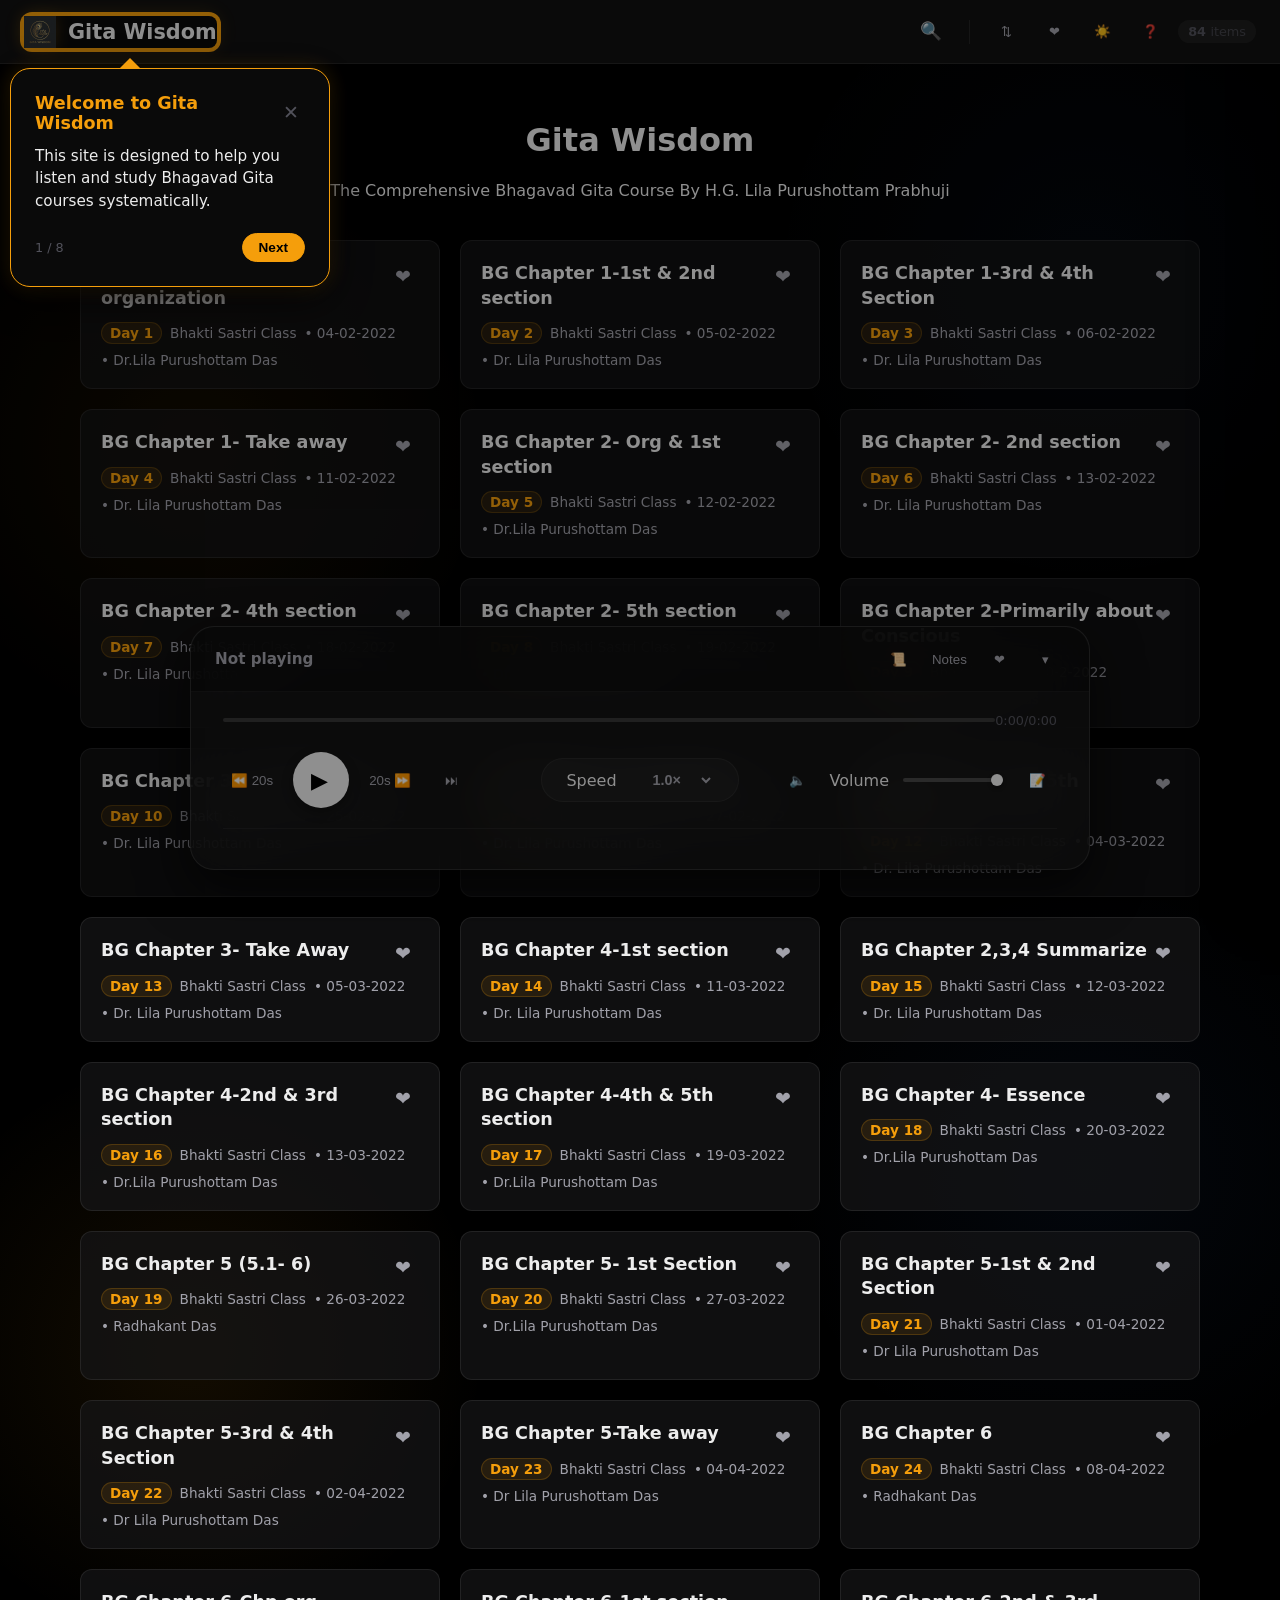
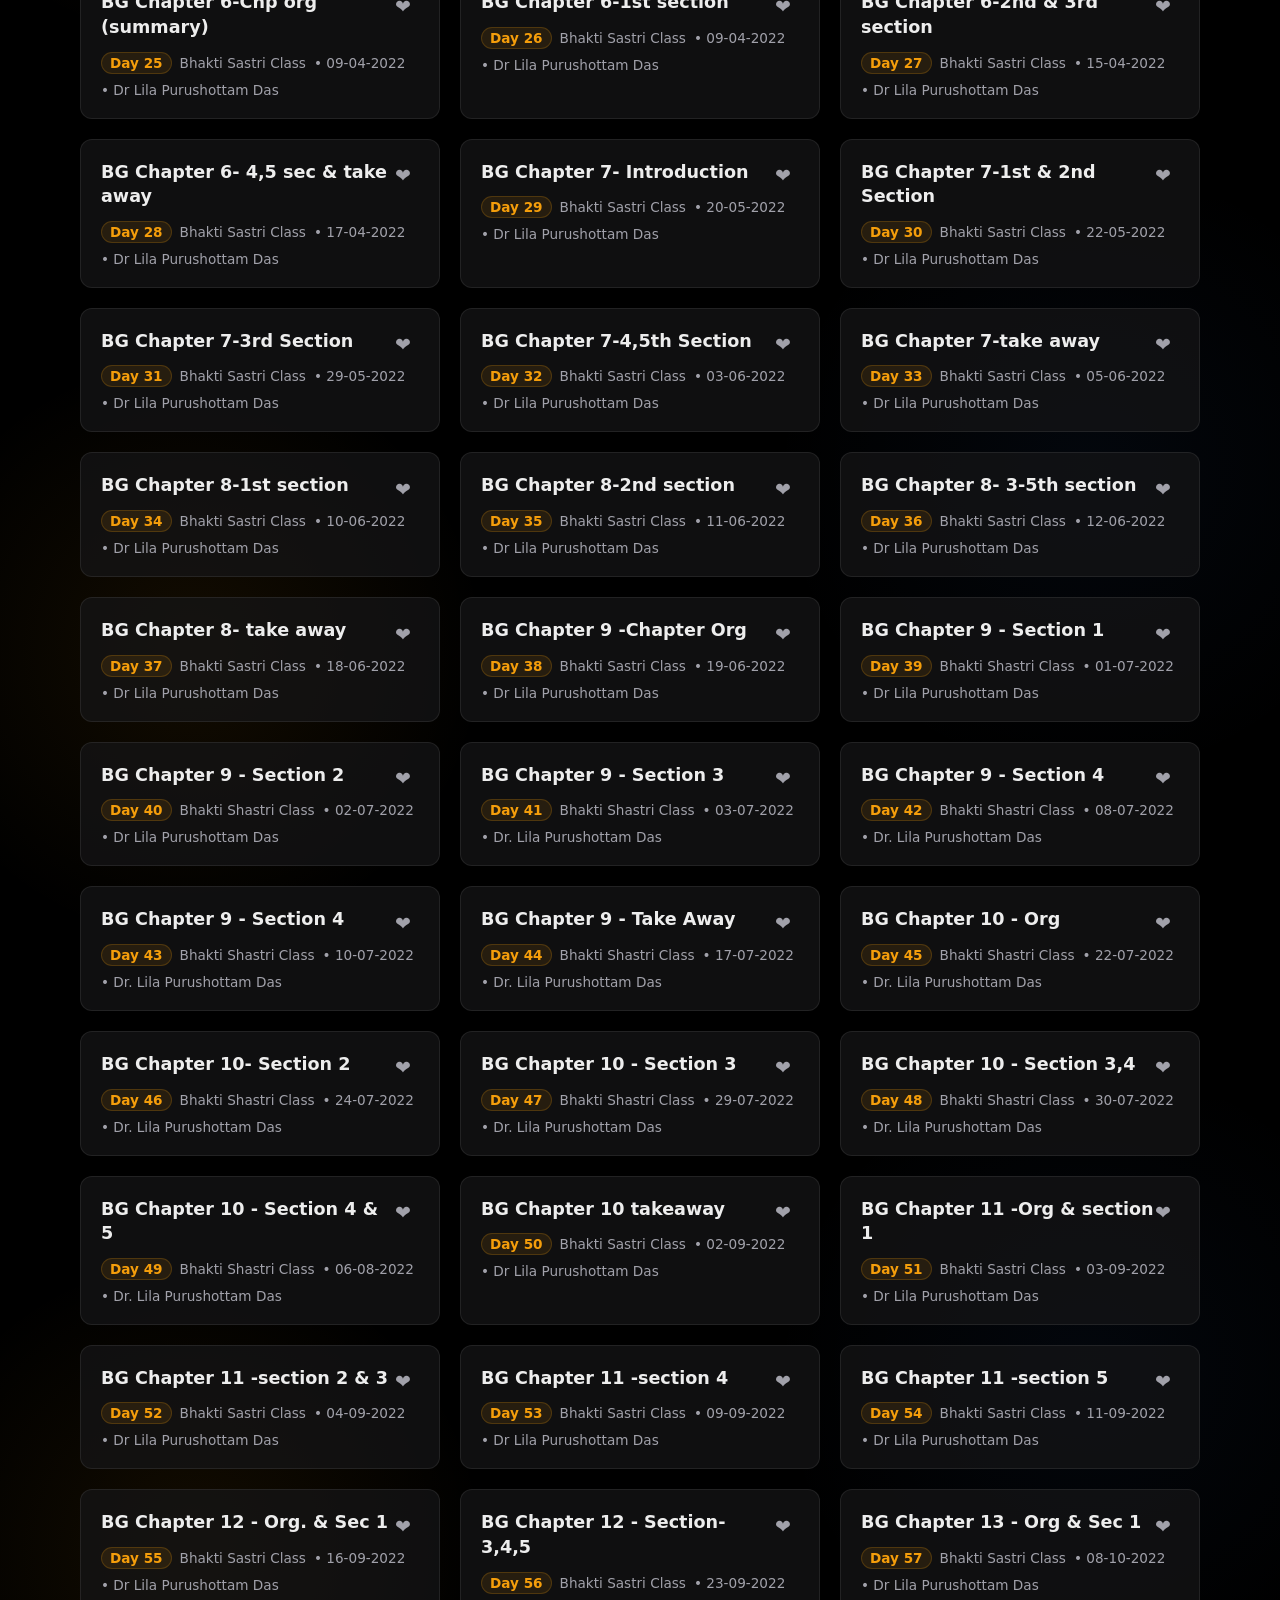
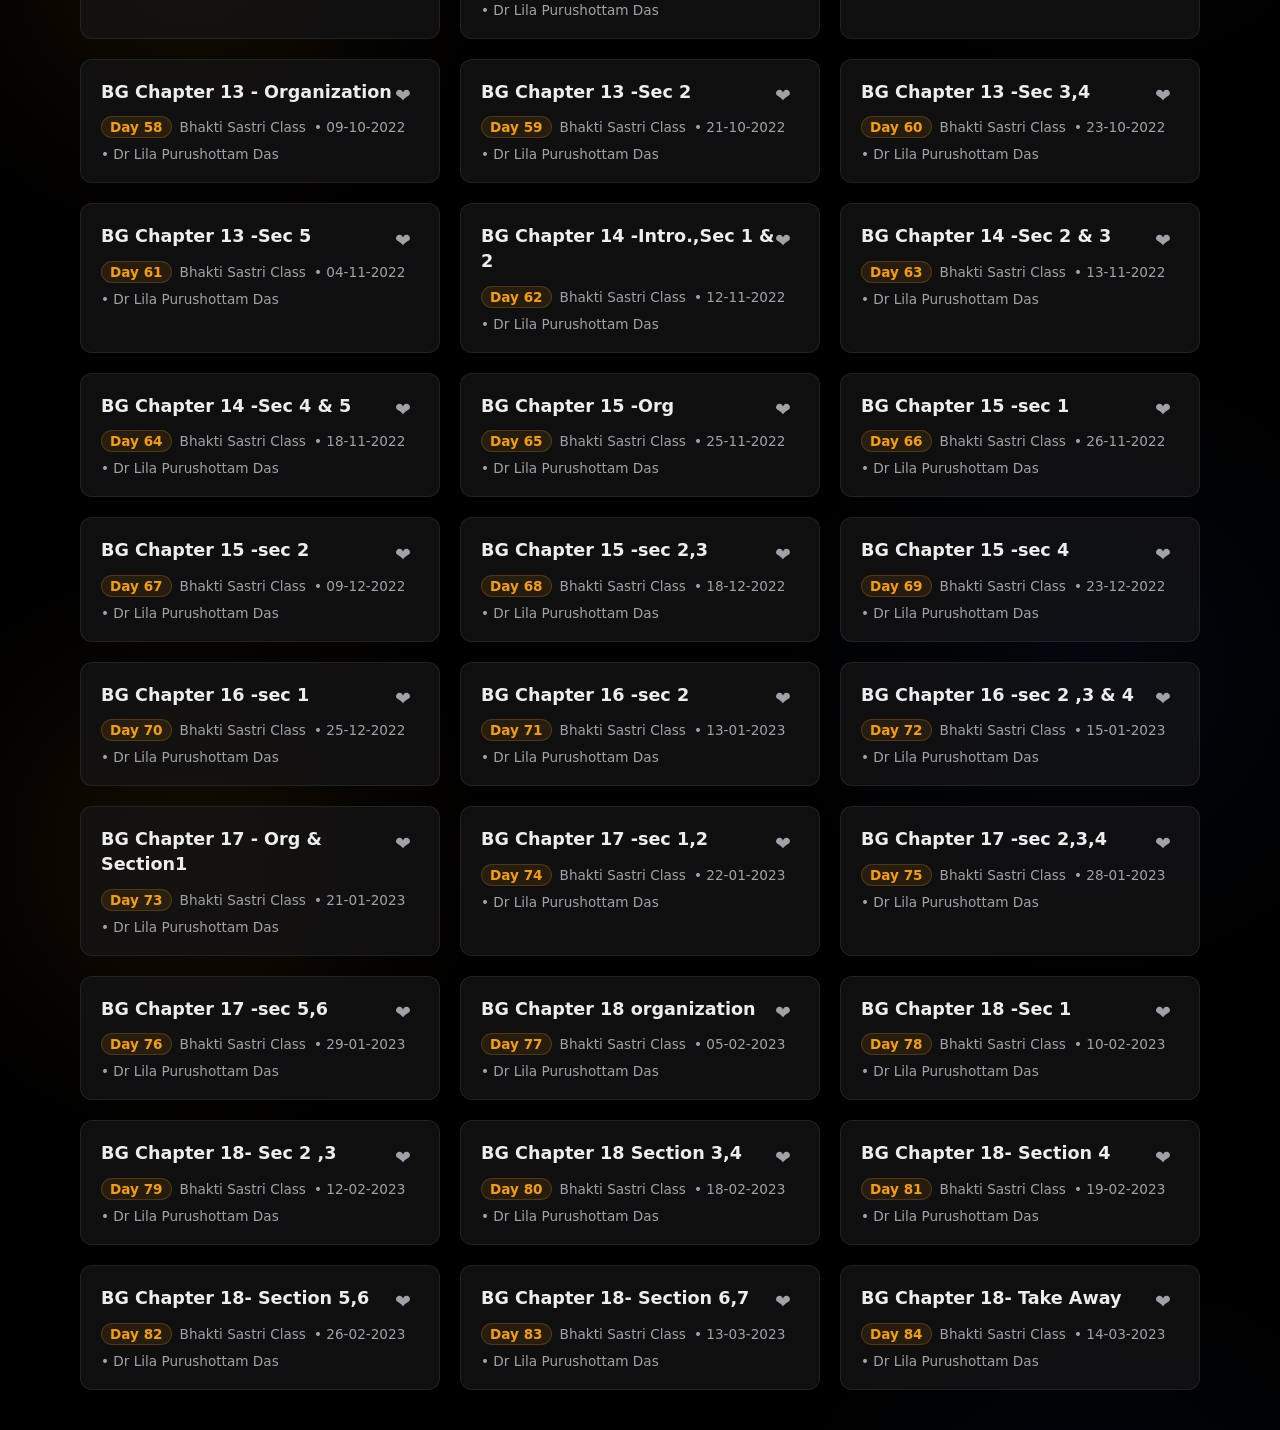
==== index.html @ 13974296 "feat: Add UI components for audio items, markers, and notes, introduce a light theme, and refine pla" ====
<!DOCTYPE html>
<html lang="en">

<head>
    <meta charset="UTF-8">
    <meta name="viewport" content="width=device-width, initial-scale=1.0">
    <title>BG Chapter Audio Player</title>
    <link rel="stylesheet" href="style.css">
</head>

<body>
    <header class="site-header">
        <nav class="navbar">
            <div class="nav-left">
                <div class="brand">
                    <img src="gita_wisdom_logo.png" alt="Logo" class="nav-logo" />
                    <span>Gita Wisdom</span>
                </div>
            </div>
            <div class="nav-right">
                <div class="search-group" id="search-group">
                    <button id="search-toggle" class="icon-btn search-toggle" type="button"
                        title="Toggle Search">🔍</button>
                    <div class="search-input-wrapper">
                        <input type="search" id="search" placeholder="Search recordings..." aria-label="Search audio" />
                    </div>
                </div>

                <div class="tool-separator"></div>

                <div class="sort-group-wrapper">
                    <button id="sort-toggle" class="icon-btn" type="button" title="Sort options">⇅</button>
                    <div class="sort-dropdown" id="sort-dropdown">
                        <select id="sort" aria-label="Sort list">
                            <option value="day-asc">Day (Asc)</option>
                            <option value="day-desc">Day (Desc)</option>
                            <option value="date-desc">Date (Newest)</option>
                            <option value="date-asc">Date (Oldest)</option>
                            <option value="title-asc">Title (A-Z)</option>
                            <option value="title-desc">Title (Z-A)</option>
                        </select>
                    </div>
                </div>

                <button id="filter-favorites-btn" class="icon-btn fav-filter-btn" type="button"
                    title="Show favorites only">❤</button>
                <input type="checkbox" id="filter-favorites" style="display: none;" />

                <button id="theme-toggle" class="icon-btn theme-toggle" type="button"
                    title="Toggle Light/Dark Mode">🌓</button>

                <button id="help-btn" class="icon-btn help-btn" type="button" title="Site Tutorial / Help">❓</button>

                <div class="results-count" aria-live="polite">
                    <span id="results-count">0</span>
                </div>
            </div>
        </nav>
        <div class="header-content">
            <h1>Gita Wisdom</h1>
            <p class="subtitle">The Comprehensive Bhagavad Gita Course By H.G. Lila Purushottam Prabhuji </p>
        </div>
    </header>

    <main class="container">
        <!-- Results count moved to nav, list follows -->

        <section id="audio-list" class="card-grid" aria-label="Audio list">
            <!-- Audio list will be populated by JavaScript -->
        </section>

        <section id="player-section" class="player-card docked" aria-label="Player">
            <div class="player-header">
                <div class="now-title" id="now-title">Not playing</div>
                <div class="player-actions">
                    <button id="player-transcript-btn" class="icon-btn" title="Open transcript"
                        aria-label="Open transcript" type="button">📜</button>
                    <button id="player-notes-btn" class="icon-btn" title="Open notes panel"
                        aria-label="Open notes panel" type="button">Notes</button>
                    <button id="player-fav-btn" class="icon-btn" title="Toggle favorite" aria-label="Toggle favorite"
                        type="button">❤</button>
                    <button id="player-collapse-btn" class="icon-btn" title="Expand/Collapse player"
                        aria-label="Expand or collapse player" type="button">▾</button>
                </div>
            </div>
            <div class="player-body">
                <div class="progress-area" id="progress-area" role="slider" aria-label="Seek" aria-valuemin="0"
                    aria-valuemax="100" aria-valuenow="0" tabindex="0">
                    <div class="progress-rail" id="progress-rail">
                        <div class="progress-fill" id="progress-fill"></div>
                        <div class="progress-markers" id="progress-markers"></div>
                        <div class="selection-range is-hidden" id="selection-range" aria-hidden="true"></div>
                    </div>
                    <div class="progress-times"><span id="current-time">0:00</span> / <span
                            id="duration-time">0:00</span></div>
                </div>
                <div class="controls-row" id="custom-controls" role="group" aria-label="Player controls">
                    <div class="controls-left">
                        <button id="btn-back-20" class="icon-btn" type="button" title="Back 20s"
                            aria-label="Back 20 seconds">⏪ 20s</button>
                        <button id="btn-play" class="icon-btn" type="button" title="Play/Pause"
                            aria-label="Play or pause">▶</button>
                        <button id="btn-forward-20" class="icon-btn" type="button" title="Forward 20s"
                            aria-label="Forward 20 seconds">20s ⏩</button>
                        <button id="btn-next" class="icon-btn" type="button" title="Next track"
                            aria-label="Next track">⏭</button>
                    </div>
                    <div class="controls-mid">
                        <label for="playback-rate" class="sr-only">Speed</label>
                        <select id="playback-rate" aria-label="Playback speed">
                            <option value="0.75">0.75×</option>
                            <option value="1" selected>1.0×</option>
                            <option value="1.25">1.25×</option>
                            <option value="1.5">1.5×</option>
                            <option value="1.75">1.75×</option>
                            <option value="2">2.0×</option>
                        </select>
                    </div>
                    <div class="controls-right">
                        <button id="btn-mute" class="icon-btn" type="button" title="Mute/Unmute"
                            aria-label="Mute or unmute">🔈</button>
                        <label for="volume" class="sr-only">Volume</label>
                        <input id="volume" type="range" min="0" max="1" step="0.01" value="1" aria-label="Volume" />
                        <button id="btn-quick-note" class="icon-btn" type="button" title="Add note for current time"
                            aria-label="Add note">📝</button>
                    </div>
                </div>

                <audio id="audio-player"></audio>
                <div id="current-audio-info">
                    <!-- Current audio information will be displayed here by JavaScript -->
                </div>
                <!--<div class="start-time-controls">
                    <span id="start-time-label" class="start-time-label">Start at: 0:00</span>
                     
                    <div class="markers-controls">
                        <button id="add-marker-btn" class="icon-btn" type="button" title="Add marker at current time">Add marker</button>
                    </div>
                    <div class="markers-list" id="markers-list" aria-label="Markers list">
                   
                    </div>
                    <div class="start-time-actions">
                        <button id="set-start-btn" class="icon-btn" type="button" title="Set start to current time">Set start = Now</button>
                        <button id="clear-start-btn" class="icon-btn" type="button" title="Clear custom start time">Clear start</button>
                    </div>
                    
                </div> -->
            </div>
        </section>

        <aside id="notes-panel" class="notes-panel is-hidden" aria-label="Notes panel" aria-expanded="false">
            <div class="notes-header">
                <strong>Notes</strong>
                <div class="notes-actions">
                    <button id="new-note-btn" class="icon-btn" type="button"
                        title="Create a new note by selecting a start and end on the bar">New note</button>
                    <button id="close-notes-btn" class="icon-btn" type="button" title="Close notes">✕</button>
                </div>
            </div>
            <div id="notes-list" class="notes-list" aria-live="polite">
                <!-- Notes will appear here -->
            </div>
        </aside>

        <aside id="transcript-panel" class="transcript-panel is-hidden" aria-label="Transcript panel"
            aria-expanded="false">
            <div class="transcript-header">
                <strong>Transcript</strong>
                <div class="transcript-actions">
                    <button id="close-transcript-btn" class="icon-btn" type="button" title="Close transcript">✕</button>
                </div>
            </div>
            <div class="transcript-search">
                <input type="text" id="transcript-search-input" placeholder="Search in transcript..."
                    aria-label="Search in transcript" />
            </div>
            <div id="transcript-content" class="transcript-content" aria-live="polite">
                <!-- Transcript lines will appear here -->
                <div class="transcript-placeholder">Select a recording with a transcript available.</div>
            </div>
        </aside>

        <!-- Clip editor modal -->
        <div id="clip-backdrop" class="clip-backdrop is-hidden" aria-hidden="true"></div>
        <div id="clip-editor" class="clip-editor is-hidden" role="dialog" aria-modal="true"
            aria-labelledby="clip-title">
            <div class="clip-header">
                <h3 id="clip-title">Create note</h3>
                <button id="clip-close" class="icon-btn" type="button" aria-label="Close">✕</button>
            </div>
            <div class="clip-body">
                <div class="clip-inputs">
                    <div class="clip-field">
                        <label for="clip-start">Start</label>
                        <input id="clip-start" type="text" value="0:00.0" aria-label="Start time" />
                    </div>
                    <div class="clip-field">
                        <label for="clip-end">End</label>
                        <input id="clip-end" type="text" value="0:15.0" aria-label="End time" />
                    </div>
                    <div class="clip-len" id="clip-length">0.0s</div>
                </div>
                <div class="clip-rail-wrap">
                    <div id="clip-rail" class="clip-rail">
                        <div id="clip-selection" class="clip-selection"></div>
                        <div id="clip-handle-start" class="clip-handle" aria-label="Start handle" role="slider"
                            tabindex="0" aria-valuemin="0" aria-valuemax="100" aria-valuenow="0"></div>
                        <div id="clip-handle-end" class="clip-handle" aria-label="End handle" role="slider" tabindex="0"
                            aria-valuemin="0" aria-valuemax="100" aria-valuenow="0"></div>
                        <div id="clip-playhead" class="clip-playhead"></div>
                    </div>
                </div>
                <div class="clip-transport">
                    <button id="clip-back-5" class="icon-btn" type="button" title="Back 5s">−5s</button>
                    <button id="clip-play" class="icon-btn" type="button" title="Play/Pause">Play</button>
                    <button id="clip-fwd-5" class="icon-btn" type="button" title="Forward 5s">+5s</button>
                    <button id="clip-set-start" class="icon-btn" type="button" title="Set start to playhead">Set
                        start</button>
                    <button id="clip-set-end" class="icon-btn" type="button" title="Set end to playhead">Set
                        end</button>
                    <label class="clip-loop"><input id="clip-loop" type="checkbox" /> Loop selection</label>
                </div>
                <div class="clip-note">
                    <label for="clip-text">Note</label>
                    <textarea id="clip-text" rows="3" placeholder="Add a note about this segment..."></textarea>
                </div>
            </div>
            <div class="clip-actions">
                <button id="clip-save" class="icon-btn" type="button">Save</button>
                <button id="clip-cancel" class="icon-btn" type="button">Cancel</button>
            </div>
        </div>
    </main>

    <template id="audio-item-template">
        <h3 class="item-title"></h3>
        <button class="icon-btn card-fav" title="Toggle favorite" aria-label="Toggle favorite" type="button">❤</button>
        <div class="item-meta">
            <span class="meta-day badge" hidden></span>
            <span class="meta-type"></span>
            <span class="meta-date"></span>
            <span class="meta-speaker"></span>
            <span class="meta-no-audio" style="color:#ef4444" hidden>• No audio link</span>
        </div>
    </template>

    <script type="module" src="js/main.js"></script>
</body>

</html>
---- style.css ----
:root {
    /* Premium Dark Palette */
    --bg-deep: #000000;
    --bg-surface: #0a0a0a;
    --bg-card: rgba(22, 22, 24, 0.7);
    --bg-glass: rgba(20, 20, 20, 0.85);

    --text-primary: #ededed;
    --text-secondary: #a1a1aa;
    --text-muted: #52525b;

    --accent-primary: #f59e0b;
    /* Amber 500 */
    --accent-glow: rgba(245, 158, 11, 0.2);
    --border-color: rgba(255, 255, 255, 0.08);

    --font-main: 'Inter', system-ui, -apple-system, sans-serif;
    --radius-sm: 8px;
    --radius-md: 12px;
    --radius-lg: 20px;

    --shadow-sm: 0 4px 6px -1px rgba(0, 0, 0, 0.3);
    --shadow-lg: 0 20px 25px -5px rgba(0, 0, 0, 0.4), 0 8px 10px -6px rgba(0, 0, 0, 0.4);

    --bg-play: var(--text-primary);
    --play-icon: #000;
    --player-height: 140px;
}

[data-theme="light"] {
    --bg-deep: #f9fafb;
    --bg-surface: #ffffff;
    --bg-card: rgba(255, 255, 255, 0.8);
    --bg-glass: rgba(255, 255, 255, 0.9);

    --text-primary: #111827;
    --text-secondary: #4b5563;
    --text-muted: #9ca3af;

    --accent-primary: #d97706;
    /* Amber 600 */
    --accent-glow: rgba(217, 119, 6, 0.1);
    --border-color: rgba(0, 0, 0, 0.1);

    --shadow-sm: 0 1px 3px 0 rgba(0, 0, 0, 0.1);
    --shadow-lg: 0 10px 15px -3px rgba(0, 0, 0, 0.1);

    --bg-play: var(--text-primary);
    --play-icon: #fff;
}

/* Modern Reset & Base */
*,
*::before,
*::after {
    box-sizing: border-box;
}

body {
    margin: 0;
    font-family: var(--font-main);
    background-color: var(--bg-deep);
    background-image:
        radial-gradient(circle at 15% 50%, rgba(245, 158, 11, 0.08), transparent 25%),
        radial-gradient(circle at 85% 30%, rgba(59, 130, 246, 0.05), transparent 25%);
    color: var(--text-primary);
    -webkit-font-smoothing: antialiased;
    padding-bottom: calc(var(--player-height) + 40px);
    height: 100vh;
    overflow-y: scroll;
}

/* Navbar & Tool buttons */
.navbar {
    position: fixed;
    top: 0;
    left: 0;
    right: 0;
    height: 64px;
    display: flex;
    justify-content: space-between;
    align-items: center;
    padding: 0 24px;
    background: var(--bg-glass);
    backdrop-filter: blur(30px);
    -webkit-backdrop-filter: blur(30px);
    border-bottom: 1px solid var(--border-color);
    z-index: 1000;
}

.nav-left {
    display: flex;
    align-items: center;
    flex-shrink: 0;
}

.nav-left .brand {
    display: flex;
    align-items: center;
    gap: 12px;
    font-size: 1.3rem;
    font-weight: 800;
    color: var(--text-primary);
    margin: 0;
    white-space: nowrap;
}

.nav-logo {
    height: 32px;
    width: 32px;
    object-fit: contain;
    filter: drop-shadow(0 0 8px var(--accent-glow));
}

.nav-right {
    display: flex;
    align-items: center;
    gap: 8px;
    flex-wrap: nowrap;
}

.tool-separator {
    width: 1px;
    height: 24px;
    background: var(--border-color);
    margin: 0 8px;
}

/* Header Content (below nav) */
.site-header {
    padding-top: 100px;
    /* Space for fixed nav */
    padding-bottom: 40px;
    text-align: center;
}

.header-content .subtitle {
    margin: 0 auto;
}

/* Tool Toggles & Dropdowns */
.sort-group-wrapper {
    position: relative;
}

.sort-dropdown {
    position: absolute;
    top: calc(100% + 12px);
    right: 0;
    background: var(--bg-surface);
    border: 1px solid var(--border-color);
    border-radius: var(--radius-md);
    padding: 8px;
    min-width: 180px;
    box-shadow: var(--shadow-lg);
    opacity: 0;
    visibility: hidden;
    transform: translateY(-10px);
    transition: all 0.2s cubic-bezier(0.16, 1, 0.3, 1);
    z-index: 1001;
}

.sort-group-wrapper.active .sort-dropdown {
    opacity: 1;
    visibility: visible;
    transform: translateY(0);
}

.sort-dropdown select {
    border: none;
    background: transparent;
    cursor: pointer;
    font-weight: 500;
}

.sort-dropdown select:focus {
    box-shadow: none;
    background: rgba(255, 255, 255, 0.05);
}

.fav-filter-btn.active {
    color: #ef4444;
    background: rgba(239, 68, 68, 0.1);
}

.results-count {
    background: rgba(255, 255, 255, 0.05);
    padding: 4px 10px;
    border-radius: 999px;
    font-size: 0.8rem;
    color: var(--text-muted);
    font-weight: 600;
    min-width: 32px;
    text-align: center;
}

.results-count::after {
    content: ' items';
    font-weight: 400;
    opacity: 0.7;
}

/* Inputs */
input[type="search"],
select {
    background: rgba(255, 255, 255, 0.03);
    border: 1px solid var(--border-color);
    color: var(--text-primary);
    padding: 10px 14px;
    border-radius: var(--radius-md);
    font-size: 0.9rem;
    transition: all 0.2s ease;
    width: 100%;
}

input[type="search"]:focus,
select:focus {
    outline: none;
    border-color: var(--accent-primary);
    background: rgba(255, 255, 255, 0.06);
    box-shadow: 0 0 0 4px var(--accent-glow);
}

/* Container */
.container {
    max-width: 1200px;
    margin: 0 auto;
    padding: 0 40px;
}

.search-group {
    display: flex;
    flex-direction: row;
    align-items: center;
    height: 40px;
    flex-shrink: 1;
}

.search-toggle {
    font-size: 1.1rem;
    padding: 0 10px;
    z-index: 2;
}

.search-input-wrapper {
    max-width: 0;
    opacity: 0;
    overflow: hidden;
    transition: all 0.4s cubic-bezier(0.16, 1, 0.3, 1);
    background: rgba(255, 255, 255, 0.08);
    border: 1px solid var(--border-color);
    border-radius: 999px;
    display: flex;
    align-items: center;
    height: 38px;
}

.search-group.active .search-input-wrapper {
    max-width: 300px;
    opacity: 1;
    margin-left: 8px;
    padding-right: 8px;
}

.search-group.active .search-input-wrapper input {
    background: transparent;
    border: none;
    box-shadow: none;
    padding: 8px 12px;
}

/* Grid */
.card-grid {
    display: grid;
    grid-template-columns: repeat(auto-fill, minmax(300px, 1fr));
    gap: 20px;
    padding-bottom: 40px;
}

/* Audio Card */
.audio-item {
    background: var(--bg-card);
    border: 1px solid var(--border-color);
    border-radius: var(--radius-md);
    padding: 20px;
    cursor: pointer;
    position: relative;
    transition: all 0.3s cubic-bezier(0.4, 0, 0.2, 1);
    overflow: hidden;
}

.audio-item::before {
    content: '';
    position: absolute;
    inset: 0;
    background: linear-gradient(180deg, rgba(255, 255, 255, 0) 0%, rgba(255, 255, 255, 0.02) 100%);
    opacity: 0;
    transition: opacity 0.3s ease;
}

.audio-item:hover {
    transform: translateY(-4px);
    box-shadow: var(--shadow-lg);
    border-color: var(--accent-primary);
}

.audio-item:hover::before {
    opacity: 1;
}

.audio-item.playing {
    border-color: var(--accent-primary);
    box-shadow: 0 0 0 1px var(--accent-primary), var(--shadow-lg);
}

.item-title {
    font-size: 1.1rem;
    font-weight: 600;
    margin: 0 0 12px;
    line-height: 1.4;
    padding-right: 24px;
}

.item-meta {
    display: flex;
    flex-wrap: wrap;
    gap: 8px;
    font-size: 0.85rem;
    color: var(--text-secondary);
    align-items: center;
}

.badge {
    background: rgba(245, 158, 11, 0.1);
    color: var(--accent-primary);
    padding: 2px 8px;
    border-radius: 999px;
    font-weight: 600;
    border: 1px solid rgba(245, 158, 11, 0.2);
}

/* Card Heart */
.card-fav {
    position: absolute;
    top: 16px;
    right: 16px;
    background: transparent;
    border: none;
    color: var(--text-muted);
    font-size: 1.2rem;
    padding: 4px;
    cursor: pointer;
    transition: transform 0.2s cubic-bezier(0.175, 0.885, 0.32, 1.275);
}

.card-fav:hover {
    transform: scale(1.2);
    color: var(--text-primary);
}

.card-fav.active {
    color: #ef4444;
    transform: scale(1.1);
}

/* Player Section (Docked) */
.player-card.docked {
    position: fixed;
    bottom: 30px;
    left: 20px;
    right: 20px;
    margin: 0 auto;
    max-width: 900px;
    background: var(--bg-glass);
    backdrop-filter: blur(30px);
    -webkit-backdrop-filter: blur(30px);
    border: 1px solid rgba(255, 255, 255, 0.1);
    border-radius: 24px;
    box-shadow: 0 20px 50px rgba(0, 0, 0, 0.7);
    z-index: 1000;
    padding: 0;
    overflow: hidden;
    animation: slideUp 0.4s cubic-bezier(0.16, 1, 0.3, 1);
    transition: transform 0.4s cubic-bezier(0.16, 1, 0.3, 1);
}

.player-card.collapsed {
    transform: translateY(calc(100% - 66px));
}

.player-card.collapsed .player-body {
    opacity: 0;
    pointer-events: none;
}

.player-card.collapsed #player-collapse-btn {
    transform: rotate(180deg);
}


.player-header {
    padding: 12px 24px;
    display: flex;
    justify-content: space-between;
    align-items: center;
    border-bottom: 1px solid rgba(255, 255, 255, 0.05);
    background: rgba(0, 0, 0, 0.3);
    border-radius: 24px 24px 0 0;
}

.now-title {
    font-weight: 600;
    font-size: 0.95rem;
    color: var(--text-secondary);
    white-space: nowrap;
    overflow: hidden;
    text-overflow: ellipsis;
}

.player-body {
    padding: 20px 32px 24px;
    display: flex;
    flex-direction: column;
    gap: 20px;
}

/* Progress Bar */
.progress-area {
    width: 100%;
    cursor: pointer;
    position: relative;
    height: 16px;
    display: flex;
    align-items: center;
    margin-bottom: 4px;
}

.progress-rail {
    flex: 1;
    height: 4px;
    background: rgba(255, 255, 255, 0.15);
    border-radius: 999px;
    position: relative;
    overflow: visible;
    transition: height 0.2s ease, background 0.2s;
}

.progress-area:hover .progress-rail {
    height: 6px;
    background: rgba(255, 255, 255, 0.2);
}

.progress-fill {
    position: absolute;
    left: 0;
    top: 0;
    bottom: 0;
    background: var(--accent-primary);
    border-radius: 999px;
    width: 0%;
    box-shadow: 0 0 12px var(--accent-glow);
}

.progress-fill::after {
    content: '';
    position: absolute;
    right: -6px;
    top: 50%;
    transform: translateY(-50%) scale(0);
    width: 14px;
    height: 14px;
    background: #fff;
    border-radius: 50%;
    box-shadow: 0 2px 4px rgba(0, 0, 0, 0.3);
    transition: transform 0.2s cubic-bezier(0.175, 0.885, 0.32, 1.275);
}

.progress-area:hover .progress-fill::after {
    transform: translateY(-50%) scale(1);
}

.progress-times {
    display: flex;
    justify-content: space-between;
    font-size: 0.8rem;
    color: var(--text-muted);
    font-weight: 500;
}

/* Player Controls Grid - Clean Layout */
.controls-row {
    display: grid;
    grid-template-columns: 1fr auto 1fr;
    align-items: center;
    gap: 20px;
    position: relative;
}

.controls-left,
.controls-right {
    display: flex;
    align-items: center;
    gap: 12px;
}

.controls-right {
    justify-content: flex-end;
}

.controls-mid {
    display: flex;
    align-items: center;
    gap: 24px;
    justify-content: center;
    background: rgba(255, 255, 255, 0.03);
    padding: 8px 24px;
    border-radius: 999px;
    border: 1px solid rgba(255, 255, 255, 0.05);
}

/* Buttons */
.icon-btn {
    background: transparent;
    border: none;
    color: var(--text-secondary);
    padding: 8px;
    border-radius: 12px;
    cursor: pointer;
    transition: all 0.2s ease;
    display: inline-flex;
    align-items: center;
    justify-content: center;
    min-width: 40px;
    height: 40px;
}

.icon-btn:hover {
    background: rgba(255, 255, 255, 0.1);
    color: var(--text-primary);
}

.icon-btn:active {
    transform: scale(0.95);
}

#btn-play {
    background: var(--bg-play);
    color: var(--play-icon);
    width: 56px;
    height: 56px;
    border-radius: 50%;
    font-size: 1.4rem;
    padding-left: 4px;
    box-shadow: 0 4px 12px rgba(0, 0, 0, 0.3);
}

#btn-play:hover {
    transform: scale(1.05);
    box-shadow: 0 8px 20px var(--accent-glow);
    background: var(--accent-primary);
    color: #fff;
}

/* Speed Select */
.controls-mid select {
    background: transparent;
    border: none;
    color: var(--text-secondary);
    font-size: 0.9rem;
    font-weight: 600;
    padding: 4px 8px;
    width: auto;
    cursor: pointer;
}

.controls-mid select:hover {
    color: var(--text-primary);
    background: rgba(255, 255, 255, 0.05);
}

/* Volume Slider */
input[type="range"] {
    -webkit-appearance: none;
    appearance: none;
    background: transparent;
    width: 100px;
    height: 4px;
    border-radius: 4px;
    cursor: pointer;
}

input[type="range"]::-webkit-slider-runnable-track {
    width: 100%;
    height: 4px;
    background: rgba(255, 255, 255, 0.2);
    border-radius: 4px;
}

input[type="range"]::-webkit-slider-thumb {
    -webkit-appearance: none;
    height: 12px;
    width: 12px;
    border-radius: 50%;
    background: var(--text-primary);
    margin-top: -4px;
    box-shadow: 0 2px 4px rgba(0, 0, 0, 0.3);
    transition: transform 0.1s;
}

input[type="range"]:hover::-webkit-slider-thumb {
    transform: scale(1.2);
}

/* Metadata Section - Cleaned up */
#current-audio-info {
    font-size: 0.9rem;
    color: var(--text-secondary);
    text-align: center;
    padding-top: 16px;
    border-top: 1px solid rgba(255, 255, 255, 0.05);
    display: flex;
    flex-wrap: wrap;
    align-items: center;
    justify-content: center;
    white-space: nowrap;
    overflow: hidden;
    text-overflow: ellipsis;
}

#current-audio-info strong {
    color: var(--text-secondary);
    font-weight: 600;
}

/* Hide legacy inline notes/compose to declutter */
.note-compose,
#inline-notes {
    display: none !important;
}

/* Animations */
@keyframes fadeIn {
    from {
        opacity: 0;
        transform: translateY(10px);
    }

    to {
        opacity: 1;
        transform: translateY(0);
    }
}

@keyframes slideUp {
    from {
        transform: translateY(100px);
        opacity: 0;
    }

    to {
        transform: translateY(0);
        opacity: 1;
    }
}

/* Mobile Optimization */
@media (max-width: 768px) {
    .navbar {
        padding: 0 12px;
        height: 60px;
    }

    .nav-left .brand {
        font-size: 0.95rem;
        gap: 8px;
    }

    .nav-logo {
        height: 24px;
        width: 24px;
    }

    .nav-right {
        gap: 2px;
    }

    .tool-separator {
        display: none;
    }

    .results-count {
        padding: 2px 6px;
        font-size: 0.7rem;
    }

    .results-count::after {
        content: '';
    }

    .search-group.active {
        position: absolute;
        left: 0;
        right: 0;
        top: 0;
        bottom: 0;
        background: var(--bg-surface);
        padding: 0 16px;
        z-index: 1002;
        height: 60px;
    }

    .search-group.active .search-input-wrapper {
        max-width: 100%;
        flex: 1;
        margin-left: 0;
    }

    .player-card.docked {
        bottom: 0;
        left: 0;
        right: 0;
        border-radius: 20px 20px 0 0;
        border-bottom: none;
        padding-bottom: env(safe-area-inset-bottom, 10px);
        box-shadow: 0 -10px 30px rgba(0, 0, 0, 0.5);
    }

    .player-card.collapsed {
        transform: translateY(calc(100% - 62px));
    }

    .player-header {
        padding: 10px 20px;
        cursor: pointer;
    }

    .player-body {
        padding: 12px 16px 16px;
        gap: 12px;
    }

    .controls-row {
        grid-template-columns: 1fr;
        gap: 12px;
    }

    .controls-mid {
        order: -1;
        justify-content: space-between;
        width: 100%;
        padding: 4px 12px;
        background: rgba(255, 255, 255, 0.05);
        border: 1px solid rgba(255, 255, 255, 0.1);
    }

    .controls-left,
    .controls-right {
        justify-content: space-between;
        width: 100%;
        gap: 8px;
    }

    .controls-right #volume {
        display: none;
    }

    #btn-play {
        width: 44px;
        height: 44px;
        font-size: 1.1rem;
    }

    .icon-btn {
        min-width: 36px;
        height: 36px;
        padding: 6px;
    }

    #current-audio-info {
        font-size: 0.75rem;
        padding-top: 10px;
        gap: 4px;
    }
}


/* Scrollbar */
::-webkit-scrollbar {
    width: 8px;
    height: 8px;
}

::-webkit-scrollbar-track {
    background: transparent;
}

::-webkit-scrollbar-thumb {
    background: rgba(255, 255, 255, 0.2);
    border-radius: 4px;
}

::-webkit-scrollbar-thumb:hover {
    background: rgba(255, 255, 255, 0.3);
}

/* --- Notes Panel & Clip Editor Styles (Missing previously) --- */

/* Notes Side Panel */
.notes-panel {
    position: fixed;
    top: 0;
    right: 0;
    width: 350px;
    max-width: 100%;
    height: 100vh;
    background: rgba(10, 10, 10, 0.95);
    backdrop-filter: blur(20px);
    -webkit-backdrop-filter: blur(20px);
    border-left: 1px solid var(--border-color);
    z-index: 200;
    display: flex;
    flex-direction: column;
    padding-bottom: env(safe-area-inset-bottom);
    transition: transform 0.3s cubic-bezier(0.16, 1, 0.3, 1);
    box-shadow: -10px 0 30px rgba(0, 0, 0, 0.5);
}

.notes-panel.is-hidden {
    transform: translateX(100%);
    pointer-events: none;
}

.notes-header {
    background: rgba(255, 255, 255, 0.02);
    border-bottom: 1px solid var(--border-color);
    padding: 20px;
    display: flex;
    justify-content: space-between;
    align-items: center;
}

.notes-header strong {
    font-size: 1.2rem;
    font-weight: 700;
}

.notes-actions {
    display: flex;
    gap: 8px;
}

.notes-list {
    flex: 1;
    overflow-y: auto;
    padding: 20px;
}

/* Note Item */
.note-row-t {
    background: var(--bg-card);
    border: 1px solid var(--border-color);
    padding: 12px;
    border-radius: var(--radius-sm);
    margin-bottom: 12px;
    cursor: pointer;
    transition: all 0.2s;
}

.note-row-t:hover {
    border-color: rgba(255, 255, 255, 0.2);
    transform: translateY(-2px);
}

.note-row-t.active {
    border-color: var(--accent-primary);
    box-shadow: 0 0 0 1px var(--accent-primary);
}

.note-line-text {
    font-size: 0.95rem;
    line-height: 1.4;
    margin-bottom: 8px;
    color: var(--text-primary);
    white-space: pre-wrap;
}

.note-line-right {
    display: flex;
    justify-content: space-between;
    align-items: center;
    font-size: 0.8rem;
    color: var(--text-secondary);
}

.note-delete {
    background: transparent;
    border: none;
    color: var(--text-muted);
    cursor: pointer;
    font-size: 0.8rem;
    padding: 4px;
}

.note-delete:hover {
    color: #ef4444;
}

.note-empty {
    text-align: center;
    color: var(--text-secondary);
    margin-top: 40px;
    font-style: italic;
}

/* --- Clip Editor Modal --- */
.clip-backdrop {
    position: fixed;
    inset: 0;
    background: rgba(0, 0, 0, 0.4);
    backdrop-filter: blur(2px);
    z-index: 300;
    transition: opacity 0.3s;
}

.clip-backdrop.is-hidden {
    opacity: 0;
    pointer-events: none;
}

.clip-editor {
    position: fixed;
    top: 50%;
    left: 50%;
    transform: translate(-50%, -50%);
    width: 90%;
    max-width: 500px;
    background: #111;
    border: 1px solid var(--border-color);
    border-radius: var(--radius-lg);
    z-index: 310;
    box-shadow: 0 20px 50px rgba(0, 0, 0, 0.8);
    display: flex;
    flex-direction: column;
    overflow: hidden;
    animation: modalPop 0.3s cubic-bezier(0.16, 1, 0.3, 1);
}

.clip-editor.is-hidden {
    display: none;
}

@keyframes modalPop {
    from {
        opacity: 0;
        transform: translate(-50%, -40%) scale(0.95);
    }

    to {
        opacity: 1;
        transform: translate(-50%, -50%) scale(1);
    }
}

.clip-header {
    padding: 16px 20px;
    border-bottom: 1px solid var(--border-color);
    display: flex;
    justify-content: space-between;
    align-items: center;
    background: rgba(255, 255, 255, 0.02);
}

.clip-header h3 {
    margin: 0;
    font-size: 1.1rem;
}

.clip-body {
    padding: 20px;
    overflow-y: auto;
    max-height: 70vh;
}

/* Clip Inputs & Layout */
.clip-inputs {
    display: grid;
    grid-template-columns: 1fr 1fr auto;
    gap: 12px;
    align-items: flex-end;
    margin-bottom: 20px;
}

.clip-field label {
    display: block;
    font-size: 0.75rem;
    color: var(--text-secondary);
    margin-bottom: 4px;
}

.clip-field input {
    width: 100%;
    background: rgba(255, 255, 255, 0.05);
    border: 1px solid var(--border-color);
    color: var(--text-primary);
    padding: 8px;
    border-radius: 6px;
    text-align: center;
    font-family: inherit;
}

.clip-len {
    padding-bottom: 10px;
    font-size: 0.9rem;
    font-weight: 600;
    color: var(--text-secondary);
}

/* Clip Rail (Mini Timeline) */
.clip-rail-wrap {
    height: 48px;
    background: rgba(255, 255, 255, 0.03);
    border-radius: 8px;
    margin-bottom: 20px;
    position: relative;
    padding: 0 10px;
    display: flex;
    align-items: center;
}

.clip-rail {
    flex: 1;
    height: 4px;
    background: rgba(255, 255, 255, 0.2);
    border-radius: 2px;
    position: relative;
    cursor: pointer;
}

.clip-selection {
    position: absolute;
    top: 0;
    bottom: 0;
    background: var(--accent-primary);
    opacity: 0.5;
}

.clip-handle {
    position: absolute;
    top: 50%;
    width: 16px;
    height: 16px;
    background: var(--accent-primary);
    border: 2px solid #fff;
    border-radius: 50%;
    transform: translate(-50%, -50%);
    cursor: grab;
    z-index: 2;
}

.clip-playhead {
    position: absolute;
    top: -6px;
    bottom: -6px;
    width: 2px;
    background: #fff;
    z-index: 1;
    pointer-events: none;
}

/* Clip Controls */
.clip-transport {
    display: flex;
    gap: 8px;
    flex-wrap: wrap;
    align-items: center;
    margin-bottom: 20px;
}

.clip-transport button {
    font-size: 0.8rem;
    padding: 6px 12px;
    background: rgba(255, 255, 255, 0.05);
}

.clip-transport button:hover {
    background: rgba(255, 255, 255, 0.1);
}

.clip-loop {
    margin-left: auto;
    display: flex;
    align-items: center;
    gap: 6px;
    font-size: 0.85rem;
    color: var(--text-secondary);
}

/* Clip Note Text */
.clip-note label {
    display: block;
    font-size: 0.85rem;
    margin-bottom: 8px;
    color: var(--text-secondary);
}

.clip-note textarea {
    width: 100%;
    background: rgba(255, 255, 255, 0.05);
    border: 1px solid var(--border-color);
    color: var(--text-primary);
    padding: 12px;
    border-radius: 8px;
    resize: vertical;
    font-family: inherit;
    min-height: 80px;
}

.clip-note textarea:focus {
    outline: none;
    border-color: var(--accent-primary);
    background: rgba(255, 255, 255, 0.08);
}

.clip-actions {
    padding: 16px 20px;
    border-top: 1px solid var(--border-color);
    display: flex;
    justify-content: flex-end;
    gap: 12px;
    background: rgba(255, 255, 255, 0.02);
}

.clip-actions button {
    padding: 10px 20px;
    border-radius: 8px;
    font-weight: 500;
}

#clip-save {
    background: var(--accent-primary);
    color: #000;
}

#clip-save:hover {
    background: #fff;
}

#clip-cancel {
    background: transparent;
    border: 1px solid var(--border-color);
}

#clip-cancel:hover {
    border-color: var(--text-secondary);
}

/* Hide scrollbar on mobile notes */
@media (max-width: 768px) {
    .notes-panel {
        width: 100%;
        border-left: none;
    }

    .clip-editor {
        width: 100%;
        height: 100%;
        max-width: none;
        border-radius: 0;
    }

    .clip-body {
        max-height: none;
        flex: 1;
    }

    .clip-actions {
        padding-bottom: max(20px, env(safe-area-inset-bottom));
    }
}

/* --- Transcript Panel Styles --- */
.transcript-panel {
    position: fixed;
    top: 0;
    right: 0;
    width: 400px;
    max-width: 100%;
    height: 100vh;
    background: rgba(10, 10, 10, 0.85);
    backdrop-filter: blur(10px);
    -webkit-backdrop-filter: blur(30px);
    border-left: 1px solid var(--border-color);
    z-index: 250;
    display: flex;
    flex-direction: column;
    padding-bottom: env(safe-area-inset-bottom);
    transition: transform 0.4s cubic-bezier(0.16, 1, 0.3, 1);
    box-shadow: -20px 0 50px rgba(0, 0, 0, 0.6);
}

.transcript-panel.is-hidden {
    transform: translateX(100%);
    pointer-events: none;
}

.transcript-header {
    background: rgba(255, 255, 255, 0.03);
    border-bottom: 1px solid var(--border-color);
    padding: 16px 20px;
    display: flex;
    justify-content: space-between;
    align-items: center;
}

.transcript-search {
    padding: 12px 20px;
    background: rgba(255, 255, 255, 0.02);
    border-bottom: 1px solid var(--border-color);
}

.transcript-search input {
    height: 36px;
    font-size: 0.85rem;
}

.transcript-content {
    flex: 1;
    overflow-y: auto;
    padding: 20px;
    scroll-behavior: smooth;
}

.transcript-placeholder {
    text-align: center;
    color: var(--text-muted);
    margin-top: 100px;
    font-style: italic;
}

.transcript-line {
    padding: 12px;
    margin-bottom: 8px;
    border-radius: var(--radius-sm);
    cursor: pointer;
    transition: all 0.2s ease;
    border: 1px solid transparent;
}

.transcript-line:hover {
    background: rgba(255, 255, 255, 0.05);
    border-color: rgba(255, 255, 255, 0.1);
}

.transcript-line.active {
    background: rgba(245, 158, 11, 0.1);
    border-color: var(--accent-primary);
    box-shadow: 0 0 15px var(--accent-glow);
}

.line-time {
    display: block;
    font-size: 0.75rem;
    color: var(--accent-primary);
    font-weight: 600;
    margin-bottom: 4px;
    font-variant-numeric: tabular-nums;
}

.line-speaker {
    display: block;
    font-weight: 700;
    font-size: 0.85rem;
    margin-bottom: 4px;
    color: var(--text-secondary);
}

.line-text {
    font-size: 0.95rem;
    line-height: 1.6;
    color: var(--text-primary);
}

.transcript-line.matched {
    border-color: #3b82f6;
    background: rgba(59, 130, 246, 0.05);
}

@media (max-width: 768px) {
    .transcript-panel {
        width: 100%;
        height: 70vh;
        top: auto;
        bottom: 0;
        border-left: none;
        border-top: 1px solid var(--border-color);
        border-radius: 24px 24px 0 0;
    }

    .transcript-panel.is-hidden {
        transform: translateY(100%);
    }
}

/* --- Tutorial Styles --- */
.tutorial-overlay {
    position: fixed;
    inset: 0;
    background: rgba(0, 0, 0, 0.4);
    z-index: 2000;
    transition: opacity 0.3s;
}

.tutorial-overlay.is-hidden {
    opacity: 0;
    pointer-events: none;
}

.tutorial-card {
    position: absolute;
    width: 320px;
    background: var(--bg-surface);
    border: 1px solid var(--accent-primary);
    border-radius: var(--radius-lg);
    box-shadow: 0 10px 40px rgba(0, 0, 0, 0.8), 0 0 20px var(--accent-glow);
    padding: 24px;
    z-index: 2001;
    color: var(--text-primary);
}

.tutorial-header {
    display: flex;
    justify-content: space-between;
    align-items: center;
    margin-bottom: 12px;
}

.tutorial-title {
    font-size: 1.1rem;
    font-weight: 700;
    color: var(--accent-primary);
    margin: 0;
}

.tutorial-close {
    background: transparent;
    border: none;
    color: var(--text-muted);
    cursor: pointer;
    font-size: 1.2rem;
}

.tutorial-body {
    font-size: 0.95rem;
    line-height: 1.5;
    margin-bottom: 20px;
}

.tutorial-footer {
    display: flex;
    justify-content: space-between;
    align-items: center;
}

.tutorial-progress {
    font-size: 0.8rem;
    color: var(--text-muted);
}

.tutorial-btns {
    display: flex;
    gap: 12px;
}

.tutorial-btns button {
    padding: 6px 16px;
    border-radius: 999px;
    border: 1px solid var(--border-color);
    background: rgba(255, 255, 255, 0.05);
    color: var(--text-primary);
    cursor: pointer;
    font-size: 0.85rem;
    transition: all 0.2s;
}

.tutorial-btns .tutorial-next {
    background: var(--accent-primary);
    color: #000;
    border-color: var(--accent-primary);
    font-weight: 600;
}

.tutorial-btns button:hover {
    transform: translateY(-1px);
    box-shadow: 0 2px 8px rgba(0, 0, 0, 0.3);
}

.tutorial-highlight {
    position: relative;
    z-index: 2002 !important;
    box-shadow: 0 0 0 4px var(--accent-primary), 0 0 20px var(--accent-glow) !important;
    border-radius: 8px;
    background: var(--bg-surface) !important;
}

.tutorial-pointer {
    position: absolute;
    width: 0;
    height: 0;
    border-left: 10px solid transparent;
    border-right: 10px solid transparent;
    z-index: 2001;
}

.pointer-top {
    border-bottom: 10px solid var(--accent-primary);
}

.pointer-bottom {
    border-top: 10px solid var(--accent-primary);
}
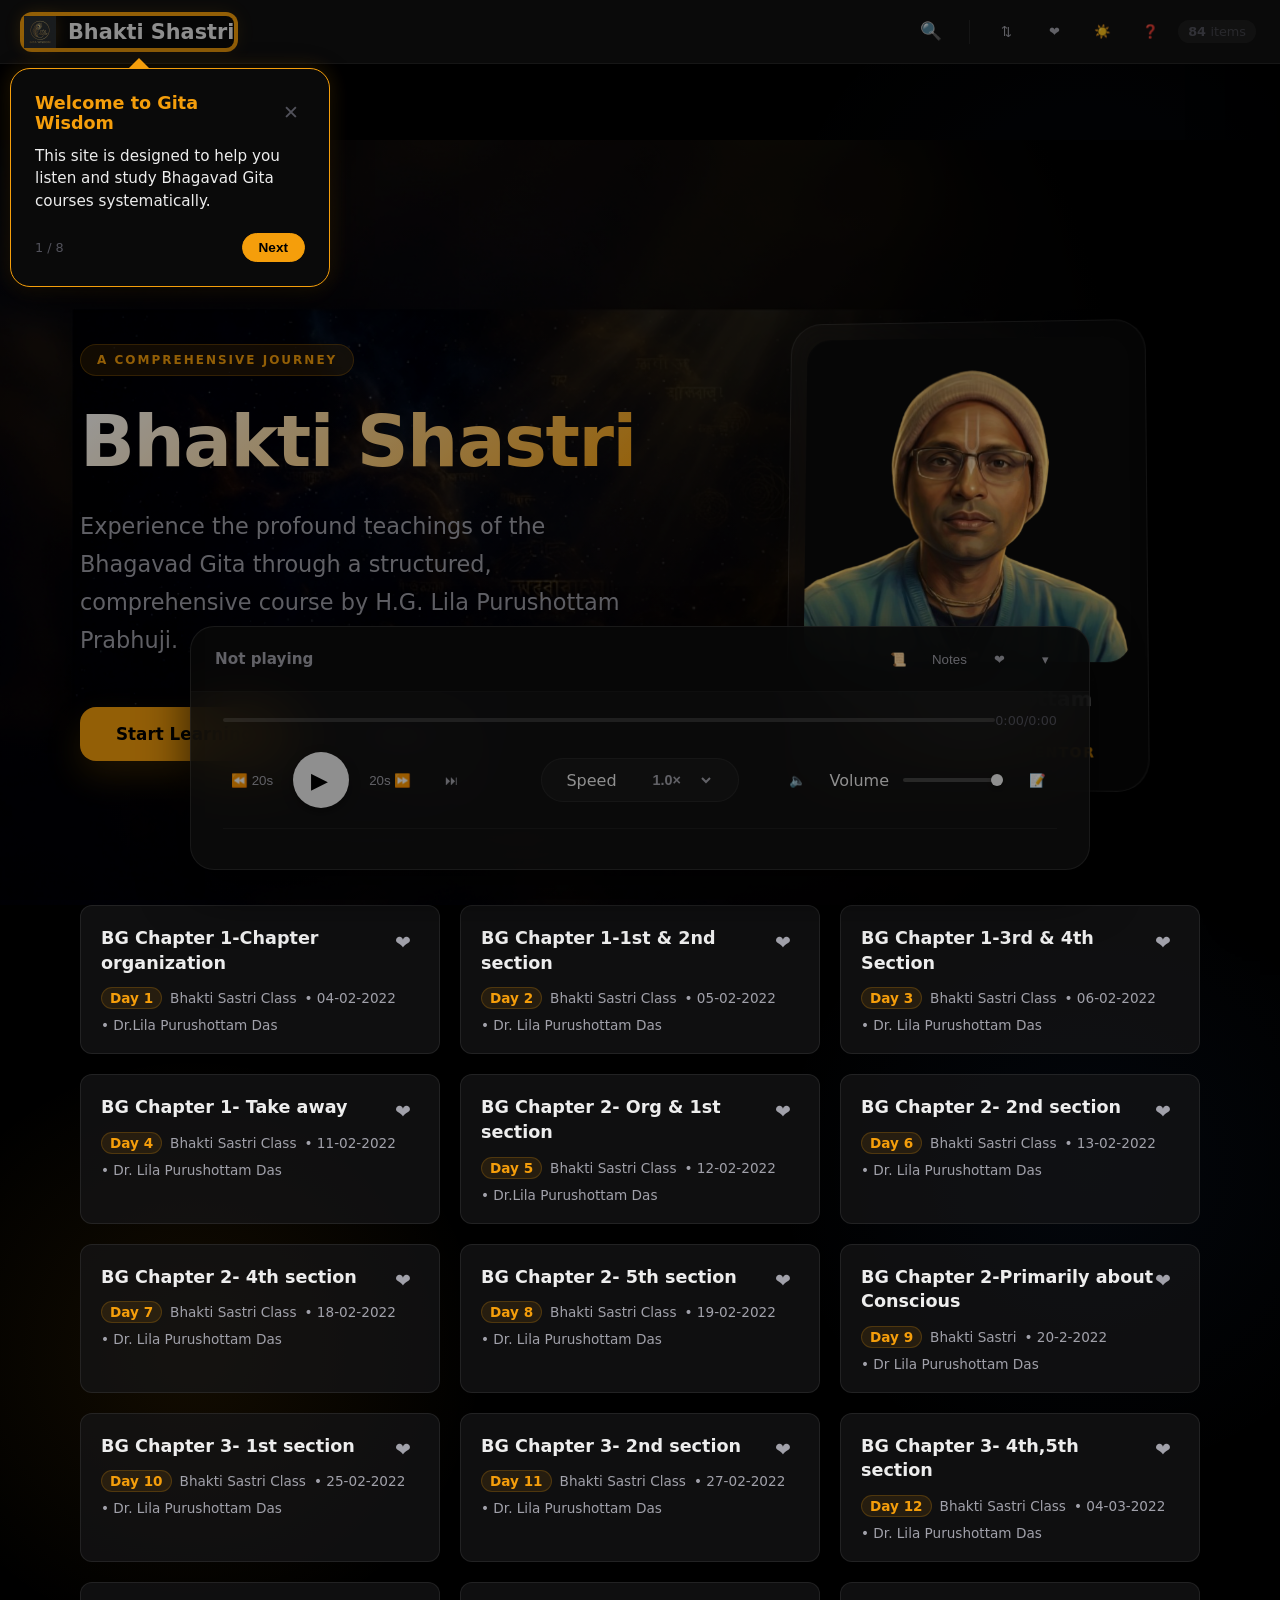
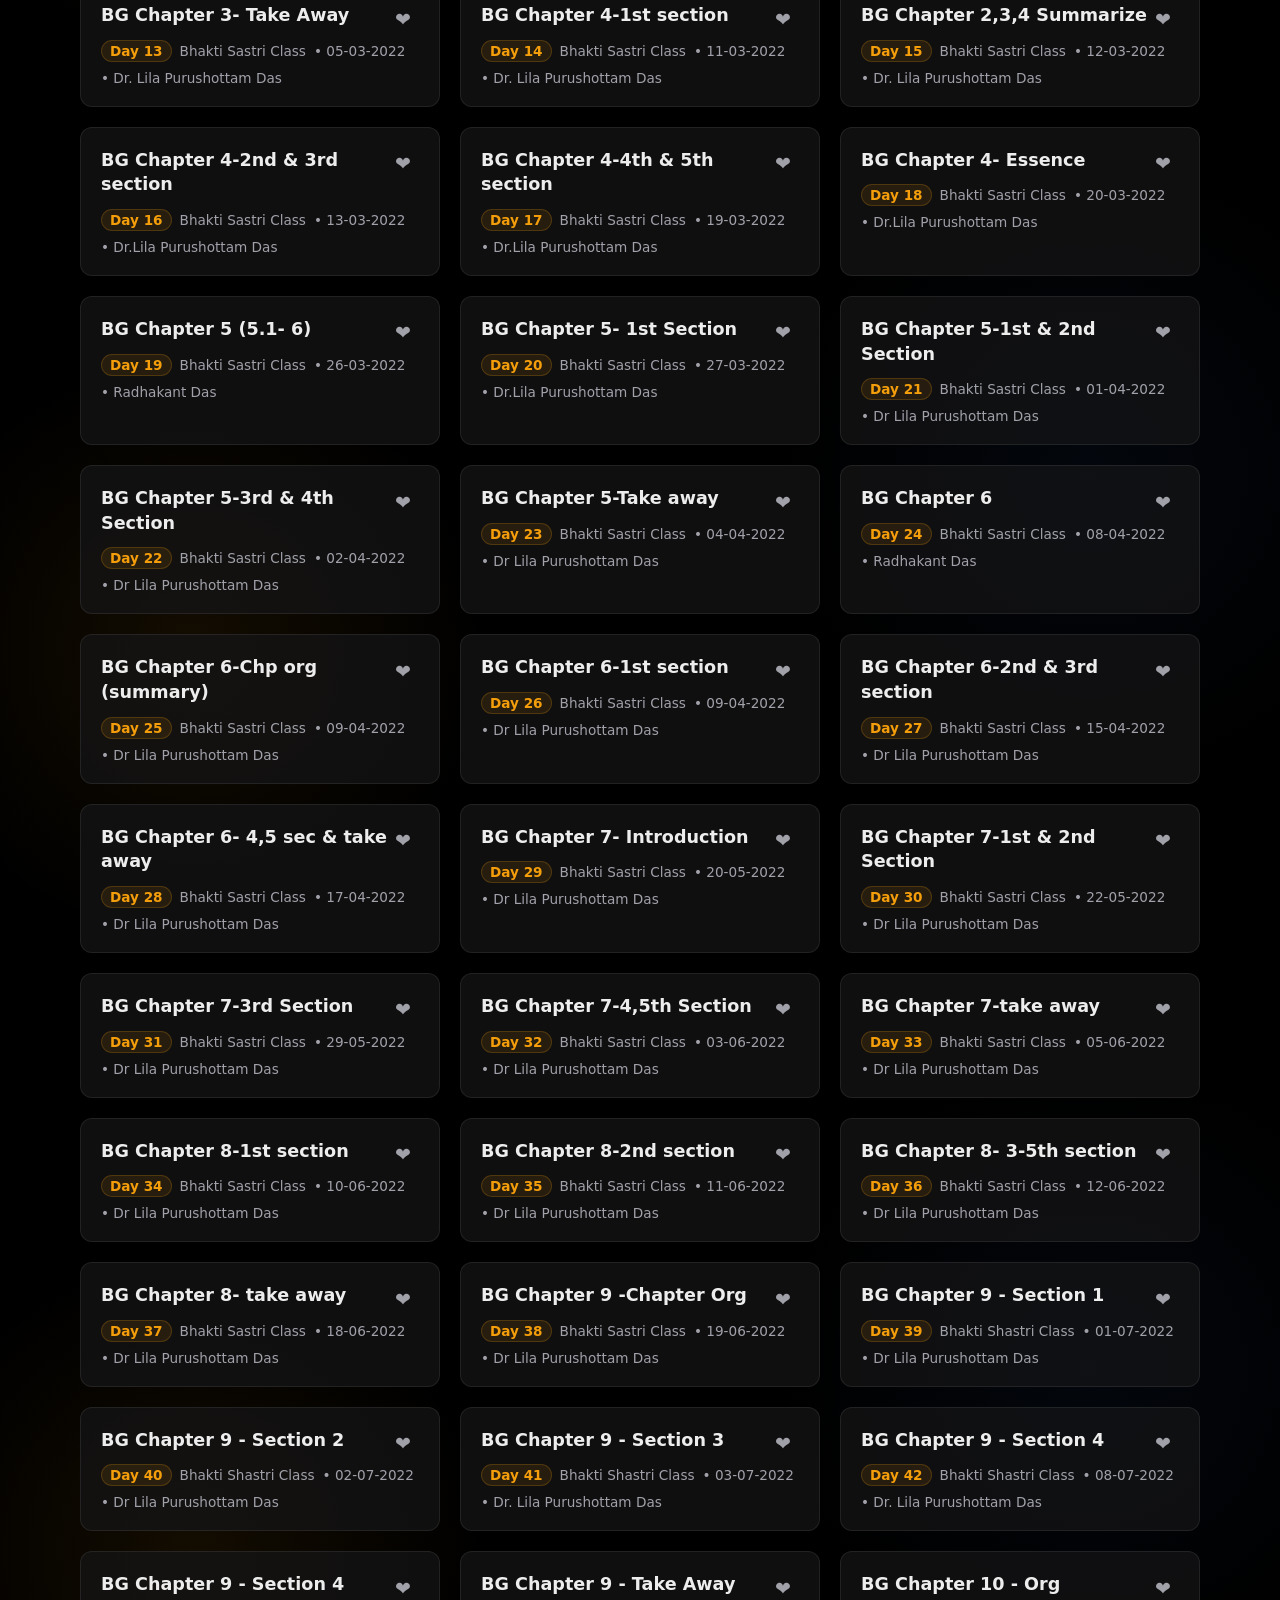
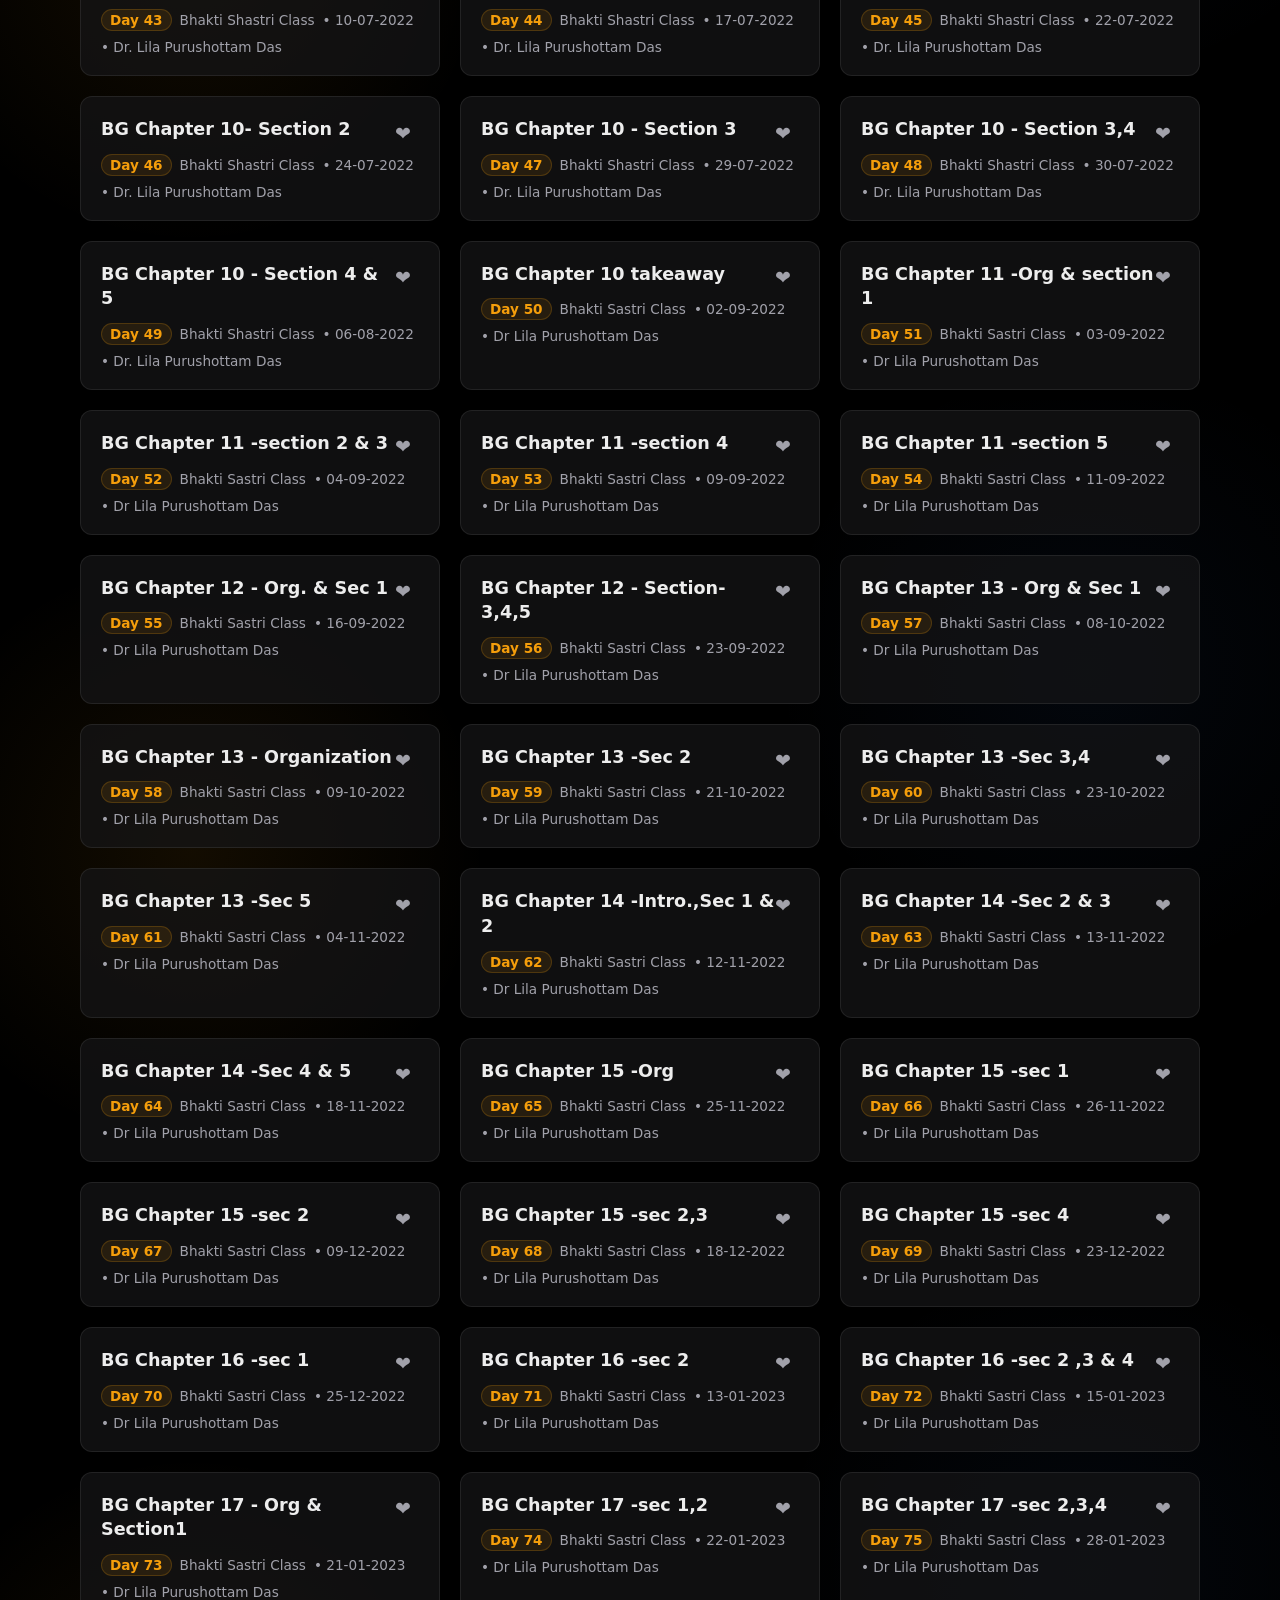
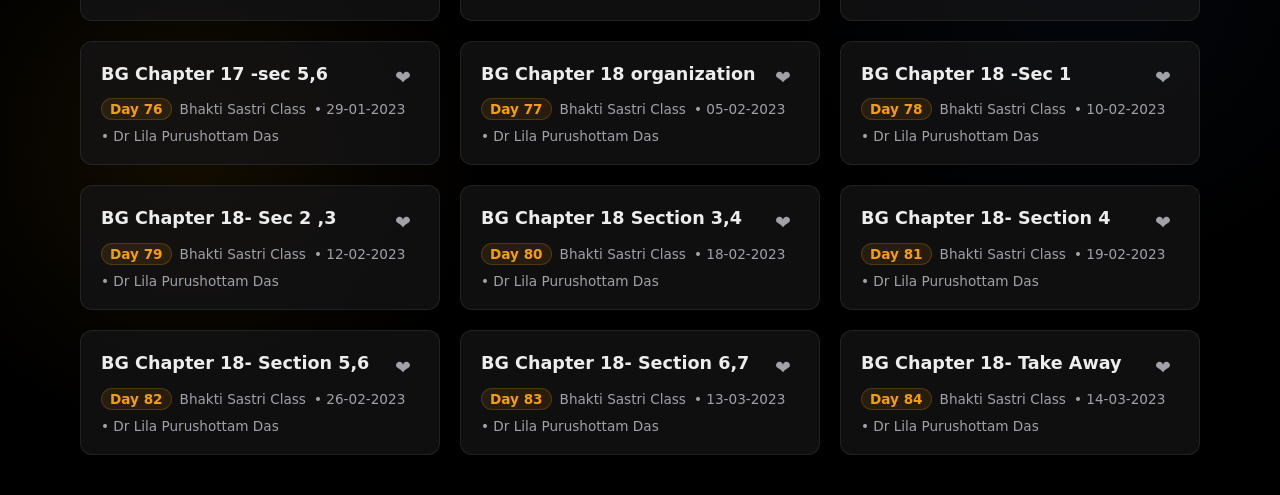
==== commit e68349d2: "feat: Implement a new responsive hero banner section with speaker card and theme-aware styling." ====
--- a/index.html
+++ b/index.html
@@ -14,7 +14,7 @@
             <div class="nav-left">
                 <div class="brand">
                     <img src="gita_wisdom_logo.png" alt="Logo" class="nav-logo" />
-                    <span>Gita Wisdom</span>
+                    <span>Bhakti Shastri</span>
                 </div>
             </div>
             <div class="nav-right">
@@ -56,11 +56,35 @@
                 </div>
             </div>
         </nav>
-        <div class="header-content">
-            <h1>Gita Wisdom</h1>
-            <p class="subtitle">The Comprehensive Bhagavad Gita Course By H.G. Lila Purushottam Prabhuji </p>
-        </div>
     </header>
+
+    <section class="hero-banner">
+        <div class="hero-bg" aria-hidden="true">
+            <img src="assets/hero-bg.png" alt="" />
+            <div class="hero-overlay"></div>
+        </div>
+        <div class="container hero-container">
+            <div class="hero-content">
+                <div class="hero-badge">A Comprehensive Journey</div>
+                <h1 class="hero-title">Bhakti Shastri</h1>
+                <p class="hero-subtitle">Experience the profound teachings of the Bhagavad Gita through a structured,
+                    comprehensive course by H.G. Lila Purushottam Prabhuji.</p>
+                <div class="hero-cta">
+                    <a href="#audio-list" class="btn-primary">Start Learning</a>
+                    <button id="hero-tutorial-btn" class="btn-secondary">View Tutorial</button>
+                </div>
+            </div>
+            <div class="hero-visual">
+                <div class="speaker-card">
+                    <img src="assets/speaker-portrait.png" alt="H.G. Lila Purushottam Prabhuji" class="speaker-img" />
+                    <div class="speaker-info">
+                        <strong>H.G. Lila Purushottam Prabhuji</strong>
+                        <span>Spiritual Guide & Mentor</span>
+                    </div>
+                </div>
+            </div>
+        </div>
+    </section>
 
     <main class="container">
         <!-- Results count moved to nav, list follows -->
--- a/style.css
+++ b/style.css
@@ -25,6 +25,8 @@
     --bg-play: var(--text-primary);
     --play-icon: #000;
     --player-height: 140px;
+    --text-primary-rgb: 237, 237, 237;
+    /* #ededed */
 }
 
 [data-theme="light"] {
@@ -47,6 +49,8 @@
 
     --bg-play: var(--text-primary);
     --play-icon: #fff;
+    --text-primary-rgb: 17, 24, 39;
+    /* #111827 */
 }
 
 /* Modern Reset & Base */
@@ -532,6 +536,7 @@
     justify-content: center;
     min-width: 40px;
     height: 40px;
+    width: auto;
 }
 
 .icon-btn:hover {
@@ -773,7 +778,8 @@
     .icon-btn {
         min-width: 36px;
         height: 36px;
-        padding: 6px;
+        padding: 6px 12px;
+        width: auto;
     }
 
     #current-audio-info {
@@ -813,7 +819,7 @@
     width: 350px;
     max-width: 100%;
     height: 100vh;
-    background: rgba(10, 10, 10, 0.95);
+    background: var(--bg-surface);
     backdrop-filter: blur(20px);
     -webkit-backdrop-filter: blur(20px);
     border-left: 1px solid var(--border-color);
@@ -831,7 +837,7 @@
 }
 
 .notes-header {
-    background: rgba(255, 255, 255, 0.02);
+    background: rgba(var(--text-primary-rgb, 255, 255, 255), 0.03);
     border-bottom: 1px solid var(--border-color);
     padding: 20px;
     display: flex;
@@ -934,7 +940,7 @@
     transform: translate(-50%, -50%);
     width: 90%;
     max-width: 500px;
-    background: #111;
+    background: var(--bg-surface);
     border: 1px solid var(--border-color);
     border-radius: var(--radius-lg);
     z-index: 310;
@@ -967,7 +973,7 @@
     display: flex;
     justify-content: space-between;
     align-items: center;
-    background: rgba(255, 255, 255, 0.02);
+    background: rgba(var(--text-primary-rgb, 255, 255, 255), 0.03);
 }
 
 .clip-header h3 {
@@ -999,7 +1005,7 @@
 
 .clip-field input {
     width: 100%;
-    background: rgba(255, 255, 255, 0.05);
+    background: rgba(var(--text-primary-rgb, 255, 255, 255), 0.05);
     border: 1px solid var(--border-color);
     color: var(--text-primary);
     padding: 8px;
@@ -1079,11 +1085,11 @@
 .clip-transport button {
     font-size: 0.8rem;
     padding: 6px 12px;
-    background: rgba(255, 255, 255, 0.05);
+    background: rgba(var(--text-primary-rgb, 255, 255, 255), 0.08);
 }
 
 .clip-transport button:hover {
-    background: rgba(255, 255, 255, 0.1);
+    background: rgba(var(--text-primary-rgb, 255, 255, 255), 0.15);
 }
 
 .clip-loop {
@@ -1105,7 +1111,7 @@
 
 .clip-note textarea {
     width: 100%;
-    background: rgba(255, 255, 255, 0.05);
+    background: rgba(var(--text-primary-rgb, 255, 255, 255), 0.05);
     border: 1px solid var(--border-color);
     color: var(--text-primary);
     padding: 12px;
@@ -1118,7 +1124,7 @@
 .clip-note textarea:focus {
     outline: none;
     border-color: var(--accent-primary);
-    background: rgba(255, 255, 255, 0.08);
+    background: rgba(var(--text-primary-rgb, 255, 255, 255), 0.08);
 }
 
 .clip-actions {
@@ -1127,7 +1133,7 @@
     display: flex;
     justify-content: flex-end;
     gap: 12px;
-    background: rgba(255, 255, 255, 0.02);
+    background: rgba(var(--text-primary-rgb, 255, 255, 255), 0.03);
 }
 
 .clip-actions button {
@@ -1142,7 +1148,8 @@
 }
 
 #clip-save:hover {
-    background: #fff;
+    background: #ffffff;
+    color: #000000;
 }
 
 #clip-cancel {
@@ -1162,16 +1169,51 @@
     }
 
     .clip-editor {
+        position: fixed;
+        inset: 0;
         width: 100%;
         height: 100%;
         max-width: none;
         border-radius: 0;
+        top: 0;
+        left: 0;
+        transform: none;
+        z-index: 2000;
+        /* Ensure it stays above everything on mobile */
     }
 
     .clip-body {
         max-height: none;
         flex: 1;
-    }
+        overflow-y: auto;
+        -webkit-overflow-scrolling: touch;
+        display: flex;
+        flex-direction: column;
+        gap: 20px;
+        padding: 20px;
+    }
+
+    .clip-inputs {
+        grid-template-columns: 1fr 1fr;
+        grid-template-areas:
+            "start end"
+            "len len";
+    }
+
+    .clip-field:nth-child(1) {
+        grid-area: start;
+    }
+
+    .clip-field:nth-child(2) {
+        grid-area: end;
+    }
+
+    .clip-len {
+        grid-area: len;
+        text-align: center;
+        padding-bottom: 0;
+    }
+
 
     .clip-actions {
         padding-bottom: max(20px, env(safe-area-inset-bottom));
@@ -1186,7 +1228,7 @@
     width: 400px;
     max-width: 100%;
     height: 100vh;
-    background: rgba(10, 10, 10, 0.85);
+    background: var(--bg-surface);
     backdrop-filter: blur(10px);
     -webkit-backdrop-filter: blur(30px);
     border-left: 1px solid var(--border-color);
@@ -1417,4 +1459,280 @@
 
 .pointer-bottom {
     border-top: 10px solid var(--accent-primary);
+}
+
+/* --- Hero Banner Styles (Overhauled) --- */
+.hero-banner {
+    position: relative;
+    padding: 160px 0 100px;
+    background: var(--bg-deep);
+    overflow: hidden;
+    min-height: 85vh;
+    display: flex;
+    align-items: center;
+}
+
+.hero-bg {
+    position: absolute;
+    inset: 0;
+    z-index: 1;
+}
+
+.hero-bg img {
+    width: 100%;
+    height: 100%;
+    object-fit: cover;
+    opacity: 0.4;
+    filter: saturate(1.2) contrast(1.1);
+}
+
+.hero-overlay {
+    position: absolute;
+    inset: 0;
+    background: radial-gradient(circle at 20% 50%, transparent 0%, var(--bg-deep) 80%);
+    z-index: 2;
+}
+
+[data-theme="light"] .hero-overlay {
+    background: radial-gradient(circle at 20% 50%, transparent 0%, var(--bg-deep) 90%);
+}
+
+.hero-container {
+    position: relative;
+    z-index: 10;
+    display: grid;
+    grid-template-columns: 1.1fr 0.9fr;
+    gap: 80px;
+    align-items: center;
+}
+
+.hero-content {
+    max-width: 700px;
+    text-align: left;
+}
+
+.hero-badge {
+    display: inline-flex;
+    align-items: center;
+    background: rgba(245, 158, 11, 0.12);
+    color: var(--accent-primary);
+    padding: 8px 16px;
+    border-radius: 100px;
+    font-weight: 700;
+    font-size: 0.75rem;
+    text-transform: uppercase;
+    letter-spacing: 2px;
+    margin-bottom: 28px;
+    border: 1px solid rgba(245, 158, 11, 0.25);
+    backdrop-filter: blur(10px);
+}
+
+.hero-title {
+    font-size: clamp(2.8rem, 6vw, 4.5rem);
+    font-weight: 900;
+    line-height: 1.05;
+    margin: 0 0 28px;
+    letter-spacing: -0.02em;
+    background: linear-gradient(135deg, #fff 0%, var(--accent-primary) 100%);
+    -webkit-background-clip: text;
+    background-clip: text;
+    -webkit-text-fill-color: transparent;
+}
+
+[data-theme="light"] .hero-title {
+    background: linear-gradient(135deg, var(--text-primary) 0%, var(--accent-primary) 100%);
+    -webkit-background-clip: text;
+    background-clip: text;
+    -webkit-text-fill-color: transparent;
+}
+
+.hero-subtitle {
+    font-size: clamp(1.1rem, 2vw, 1.4rem);
+    color: var(--text-secondary);
+    line-height: 1.7;
+    margin-bottom: 48px;
+    max-width: 580px;
+}
+
+.hero-cta {
+    display: flex;
+    gap: 20px;
+    flex-wrap: wrap;
+}
+
+.btn-primary,
+.btn-secondary {
+    padding: 16px 36px;
+    border-radius: 16px;
+    font-weight: 700;
+    font-size: 1.05rem;
+    cursor: pointer;
+    transition: all 0.4s cubic-bezier(0.16, 1, 0.3, 1);
+    text-decoration: none;
+    display: inline-flex;
+    align-items: center;
+    gap: 12px;
+}
+
+.btn-primary {
+    background: var(--accent-primary);
+    color: #000;
+    box-shadow: 0 15px 35px var(--accent-glow);
+}
+
+.btn-primary:hover {
+    transform: translateY(-5px);
+    background: #fff;
+    box-shadow: 0 20px 40px rgba(255, 255, 255, 0.15);
+}
+
+.btn-secondary {
+    background: rgba(255, 255, 255, 0.04);
+    color: var(--text-primary);
+    border: 1px solid var(--border-color);
+    backdrop-filter: blur(10px);
+}
+
+.btn-secondary:hover {
+    background: rgba(255, 255, 255, 0.08);
+    transform: translateY(-5px);
+    border-color: var(--accent-primary);
+}
+
+/* Speaker Visual Section */
+.hero-visual {
+    display: flex;
+    justify-content: center;
+    perspective: 1000px;
+}
+
+.speaker-card {
+    background: rgba(255, 255, 255, 0.03);
+    backdrop-filter: blur(25px);
+    -webkit-backdrop-filter: blur(25px);
+    padding: 16px;
+    border-radius: 32px;
+    border: 1px solid rgba(255, 255, 255, 0.1);
+    box-shadow: 0 40px 100px rgba(0, 0, 0, 0.5);
+    width: 100%;
+    max-width: 360px;
+    transform: rotate3d(1, -1, 0, 5deg);
+    transition: all 0.6s cubic-bezier(0.16, 1, 0.3, 1);
+}
+
+[data-theme="light"] .speaker-card {
+    background: rgba(255, 255, 255, 0.8);
+    border: 1px solid rgba(0, 0, 0, 0.05);
+    box-shadow: 0 20px 60px rgba(0, 0, 0, 0.1);
+}
+
+.speaker-card:hover {
+    transform: rotate3d(0, 0, 0, 0) scale(1.03);
+    box-shadow: 0 50px 120px rgba(0, 0, 0, 0.6);
+}
+
+.speaker-img {
+    width: 100%;
+    aspect-ratio: 1;
+    object-fit: cover;
+    border-radius: 24px;
+    margin-bottom: 20px;
+    display: block;
+    background: var(--bg-surface);
+}
+
+.speaker-info {
+    text-align: center;
+    padding: 4px 12px 12px;
+}
+
+.speaker-info strong {
+    display: block;
+    font-size: 1.25rem;
+    color: var(--text-primary);
+    margin-bottom: 6px;
+    font-weight: 800;
+}
+
+.speaker-info span {
+    font-size: 0.85rem;
+    color: var(--accent-primary);
+    font-weight: 700;
+    text-transform: uppercase;
+    letter-spacing: 1.5px;
+}
+
+/* Responsiveness Improvements */
+@media (max-width: 1100px) {
+    .hero-container {
+        gap: 40px;
+    }
+}
+
+@media (max-width: 992px) {
+    .hero-banner {
+        padding: 140px 0 80px;
+        min-height: auto;
+    }
+
+    .hero-container {
+        grid-template-columns: 1fr;
+        gap: 60px;
+        text-align: center;
+    }
+
+    .hero-content {
+        margin: 0 auto;
+        display: flex;
+        flex-direction: column;
+        align-items: center;
+    }
+
+    .hero-subtitle {
+        margin-left: auto;
+        margin-right: auto;
+    }
+
+    .hero-cta {
+        justify-content: center;
+    }
+
+    .hero-overlay {
+        background: radial-gradient(circle at center, transparent 0%, var(--bg-deep) 100%) !important;
+    }
+
+    .speaker-card {
+        transform: none !important;
+        max-width: 320px;
+        margin: 0 auto;
+    }
+}
+
+@media (max-width: 480px) {
+    .hero-banner {
+        padding: 120px 20px 60px;
+    }
+
+    .hero-title {
+        font-size: 2.5rem;
+    }
+
+    .hero-subtitle {
+        font-size: 1rem;
+    }
+
+    .hero-cta {
+        flex-direction: column;
+        width: 100%;
+    }
+
+    .btn-primary,
+    .btn-secondary {
+        width: 100%;
+        padding: 14px 20px;
+    }
+
+    .speaker-card {
+        max-width: 280px;
+    }
 }
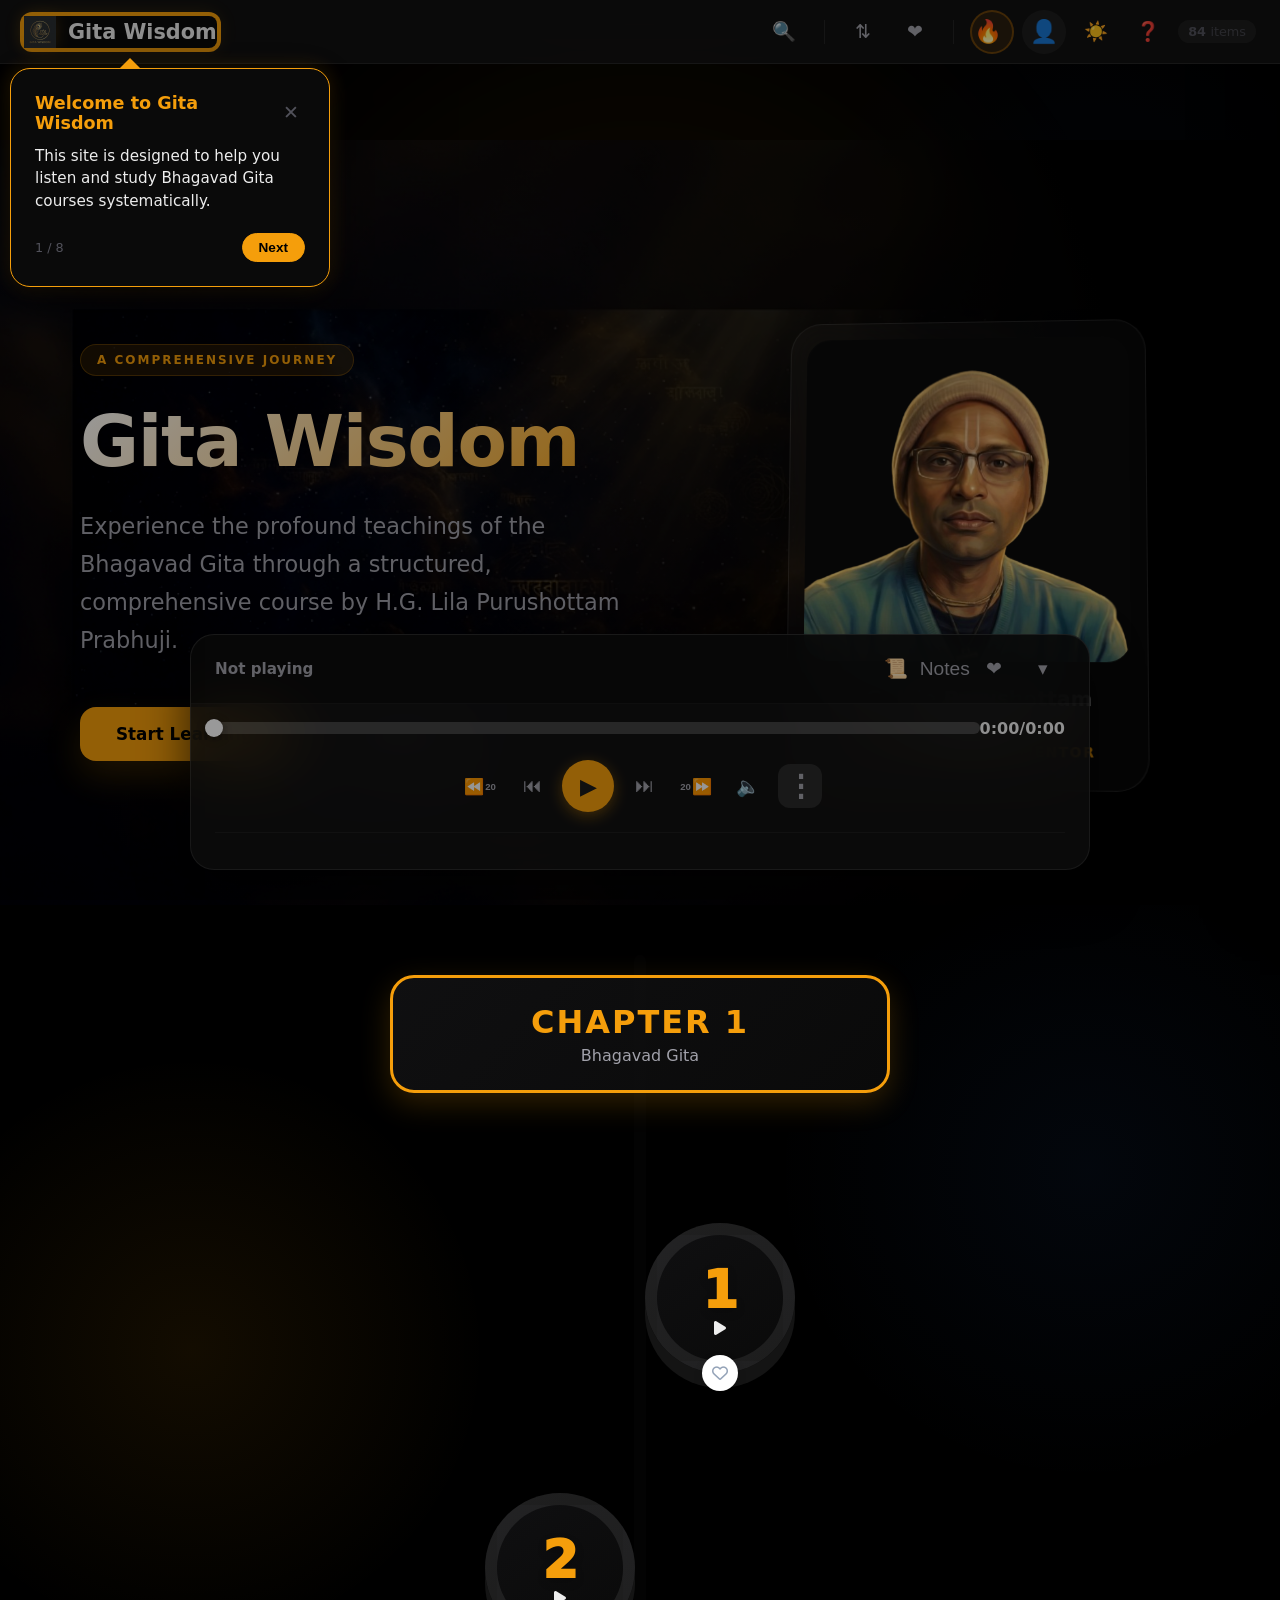
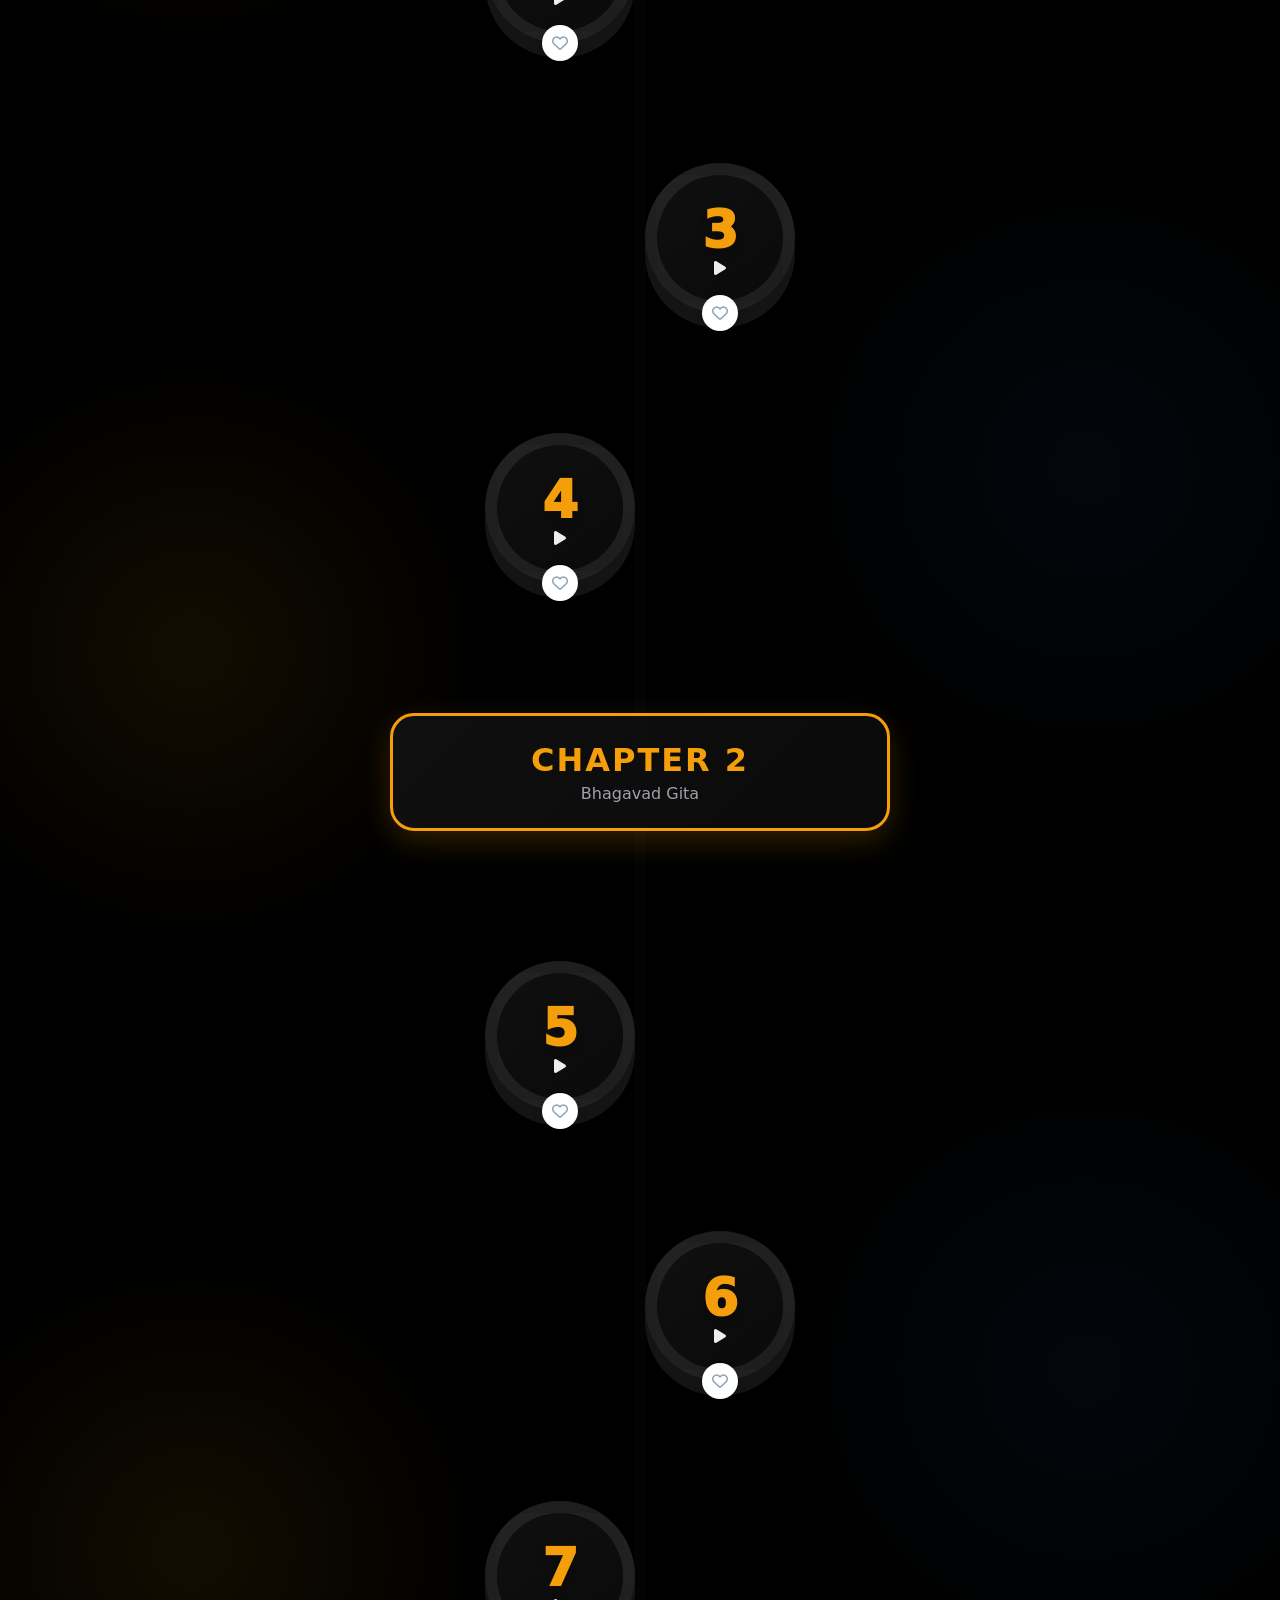
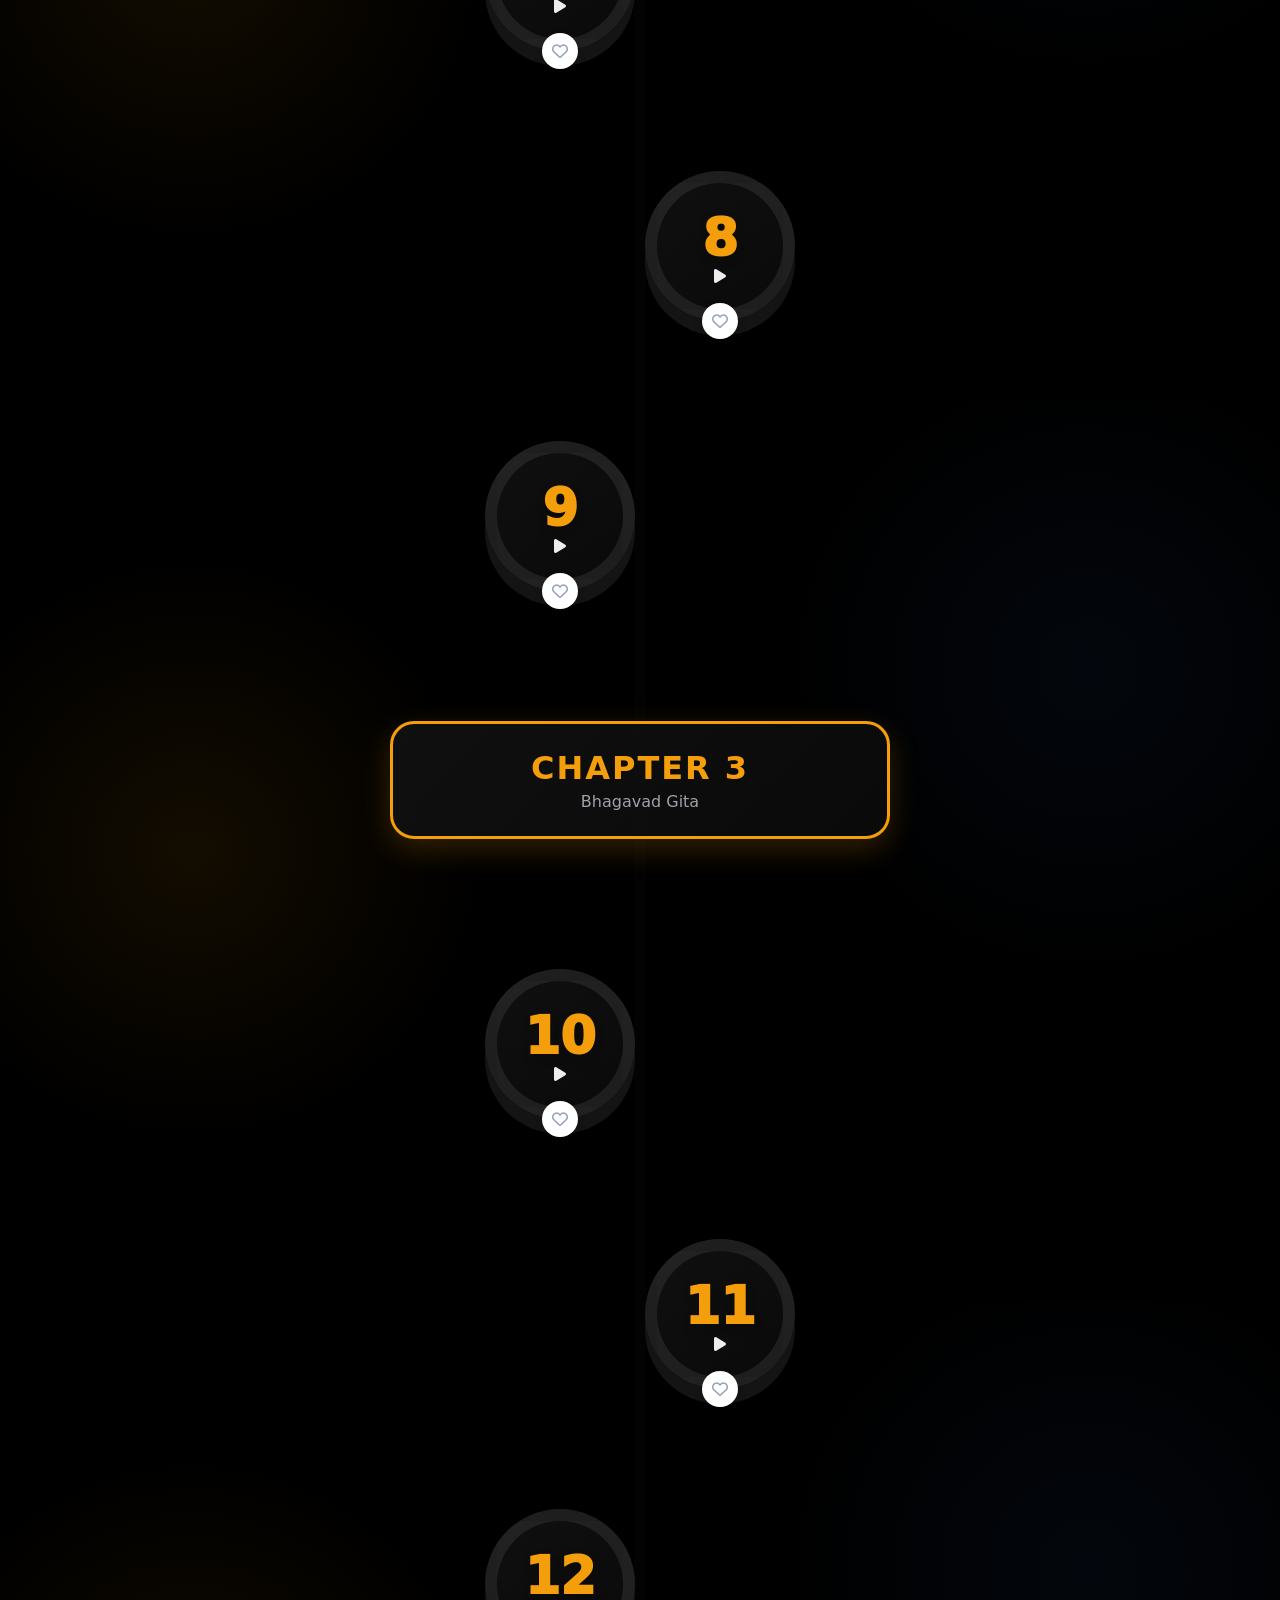
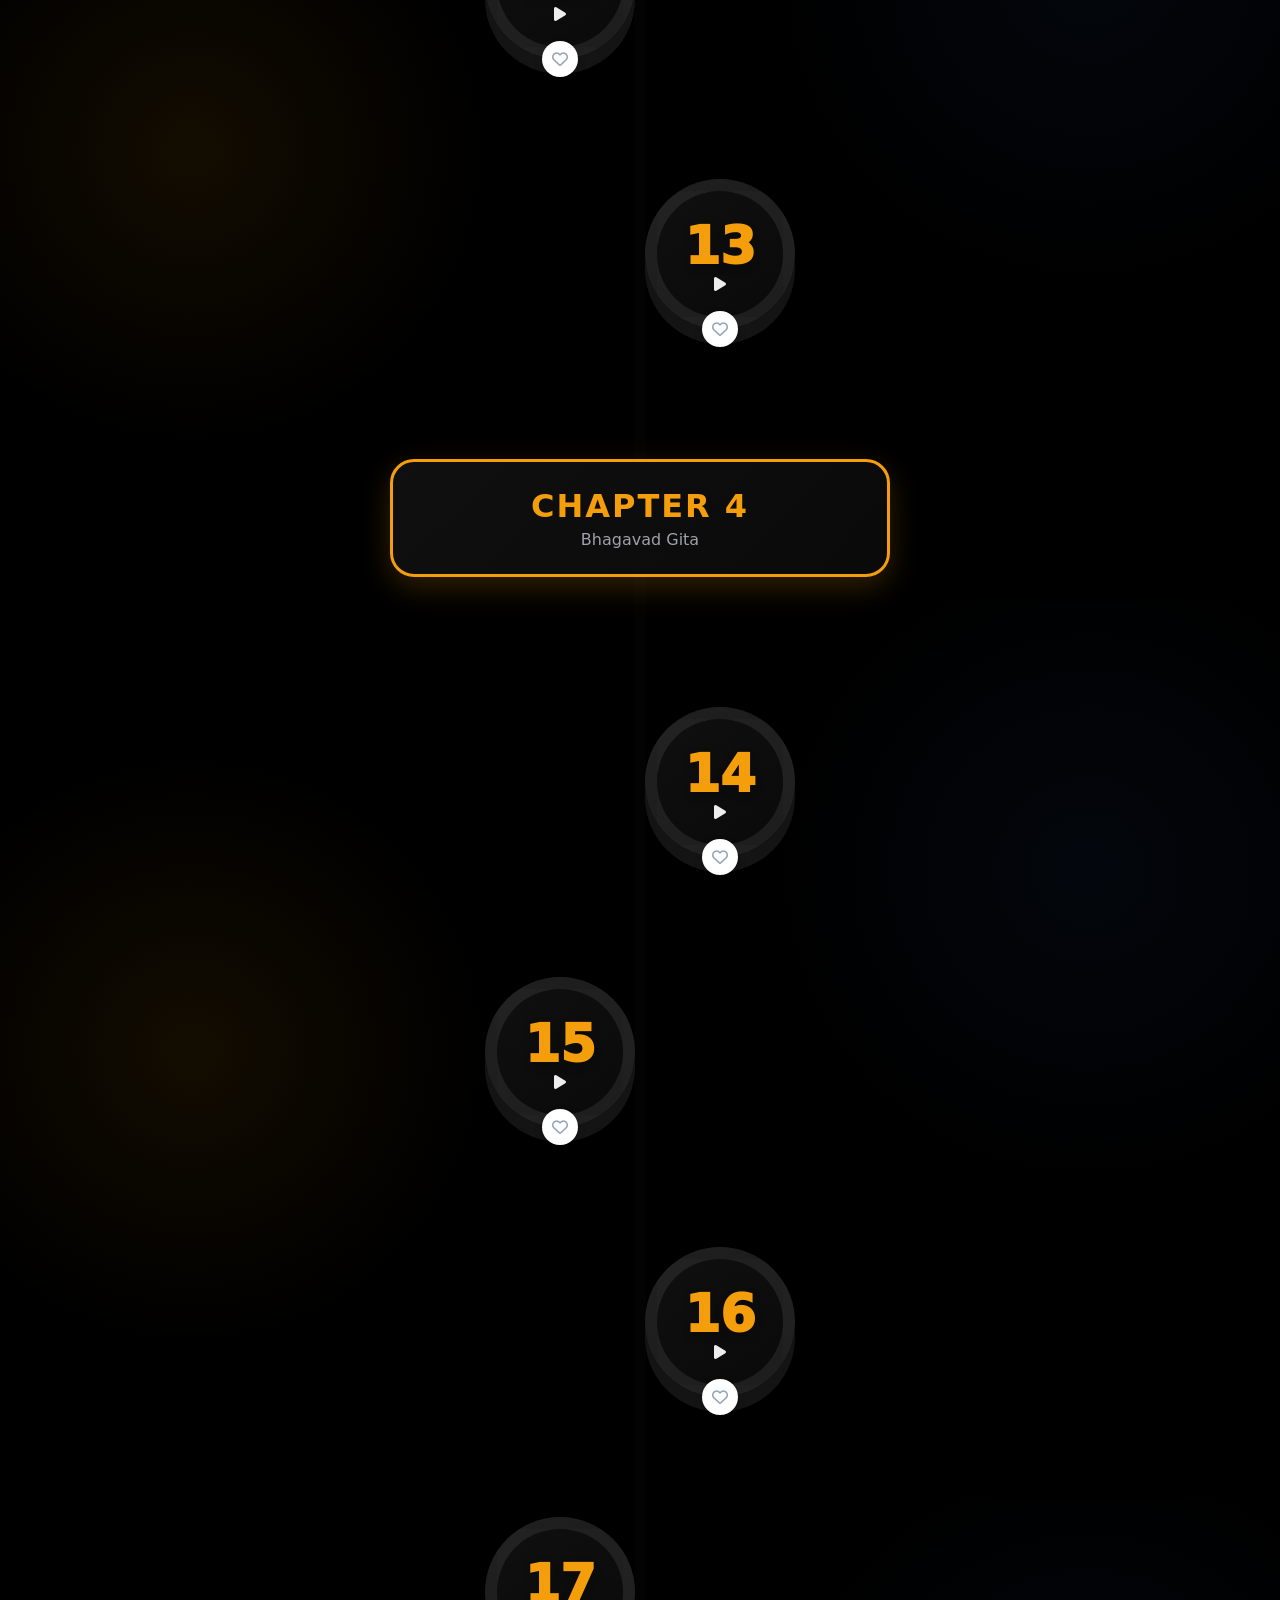
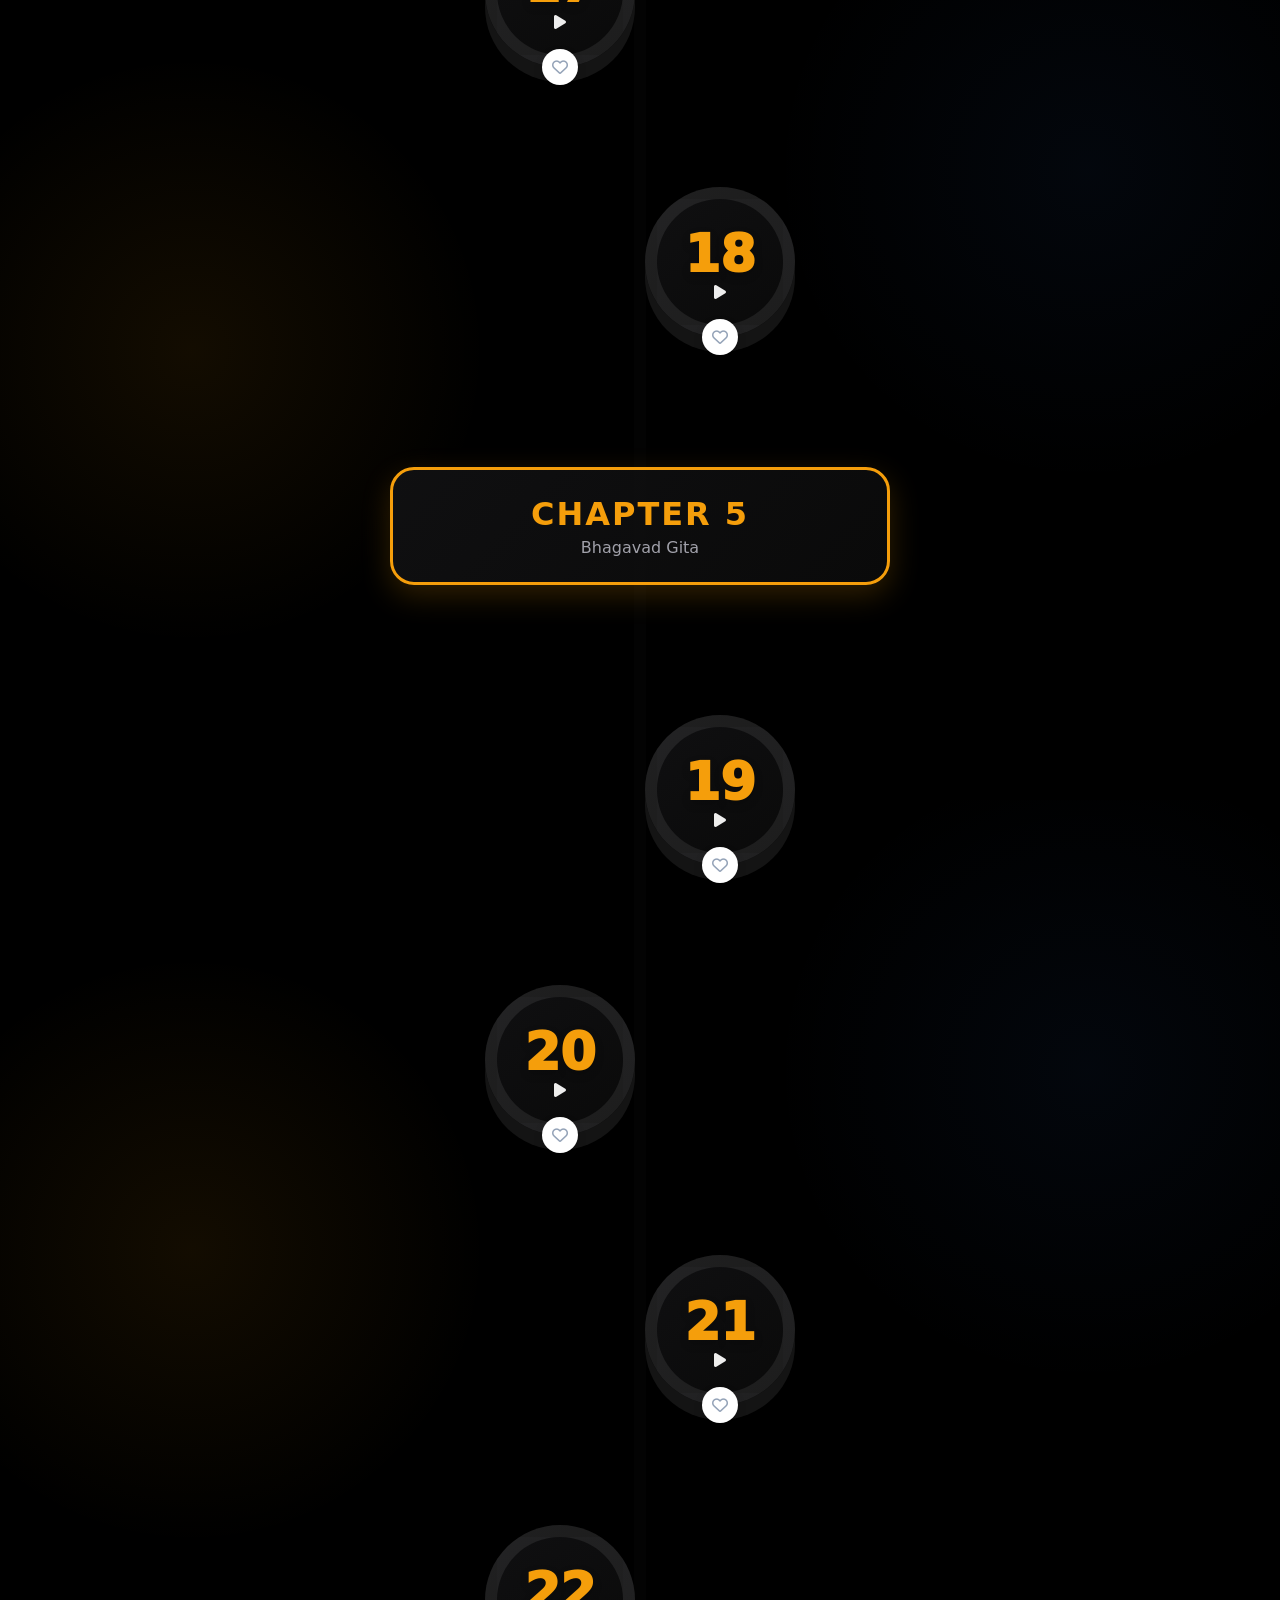
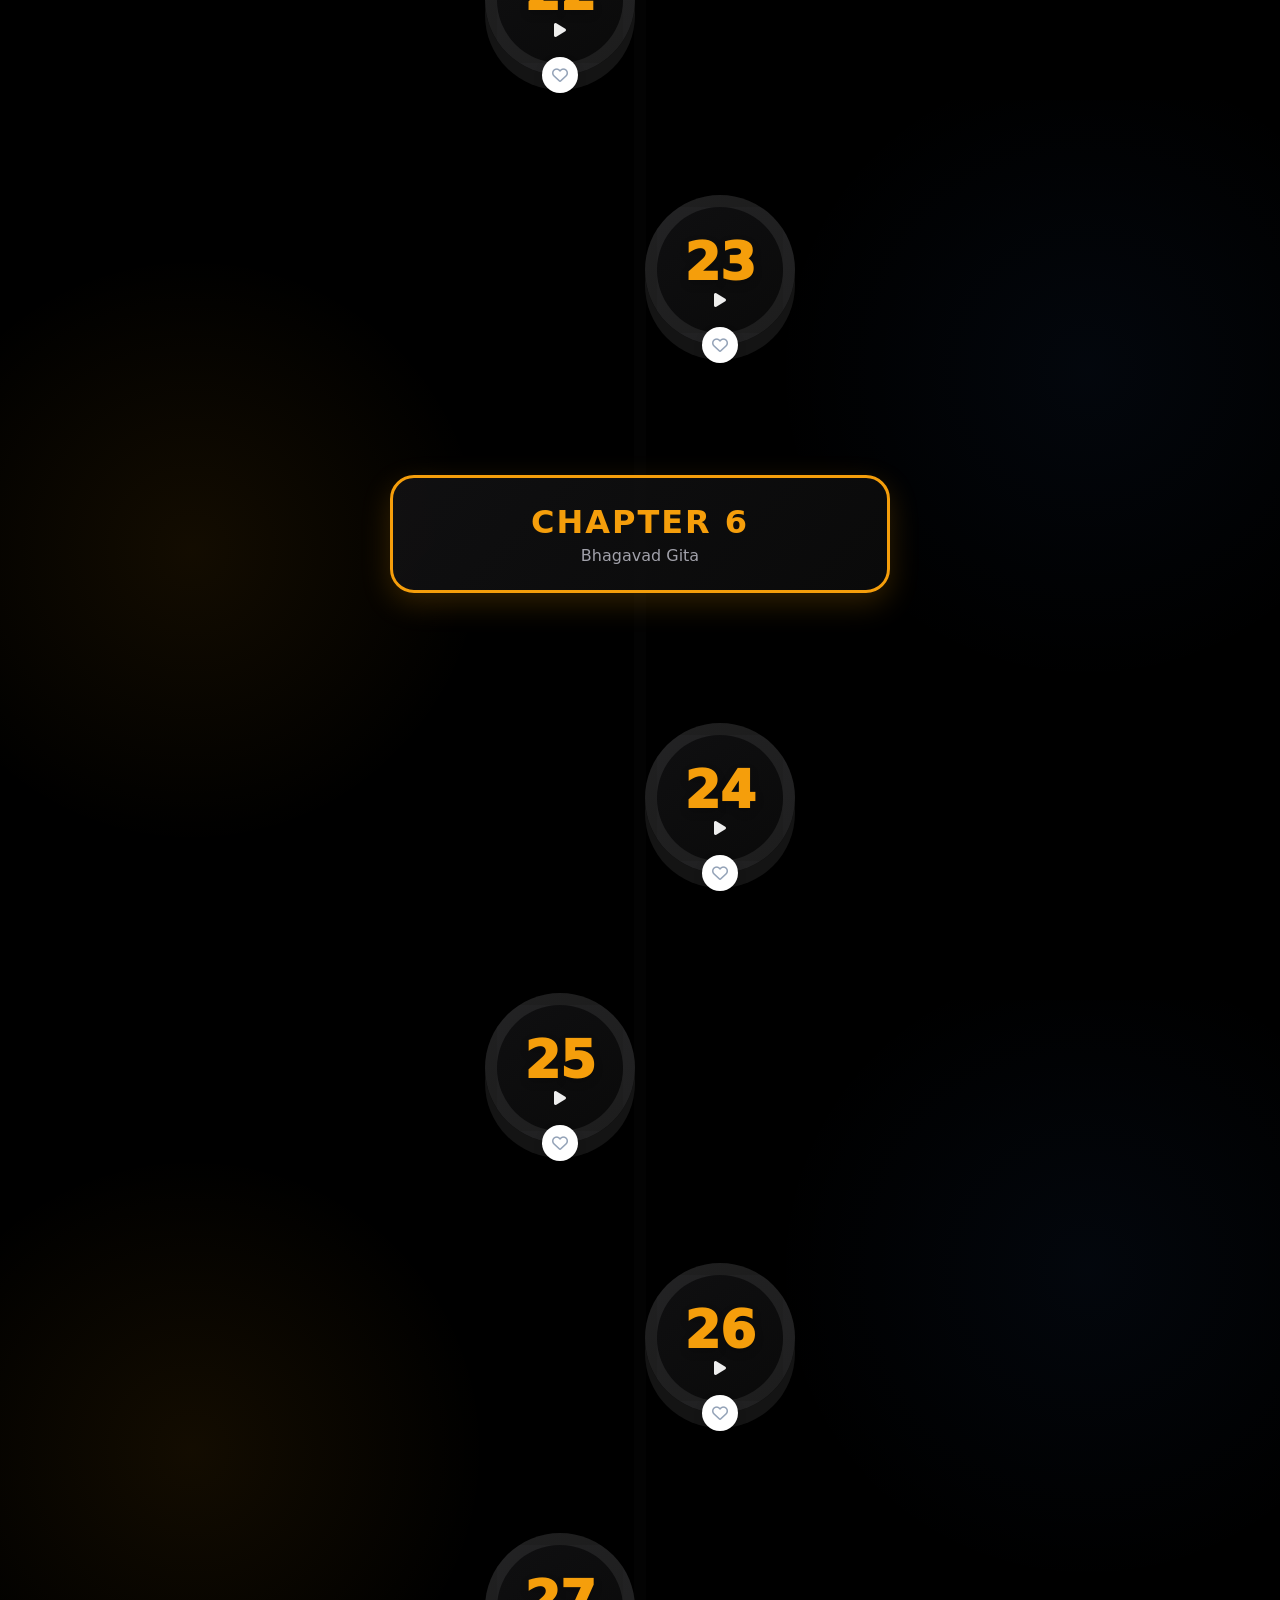
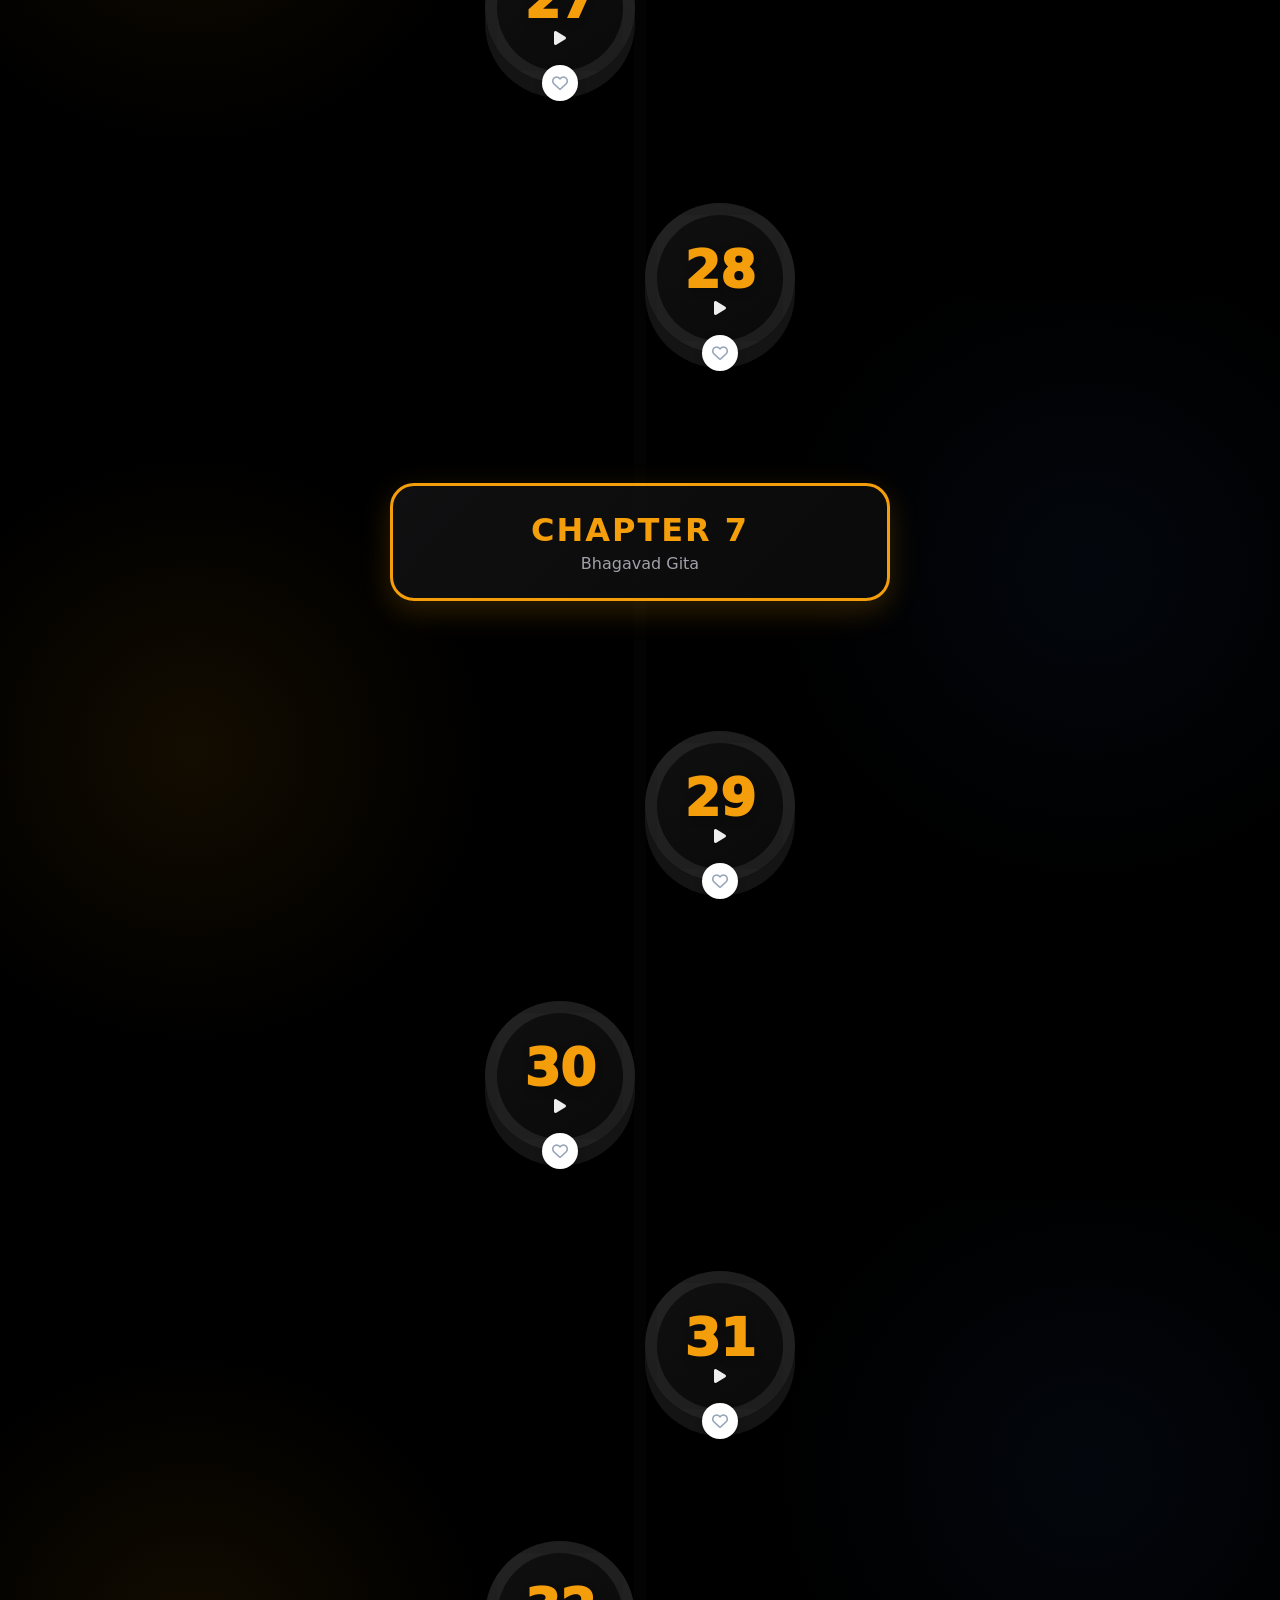
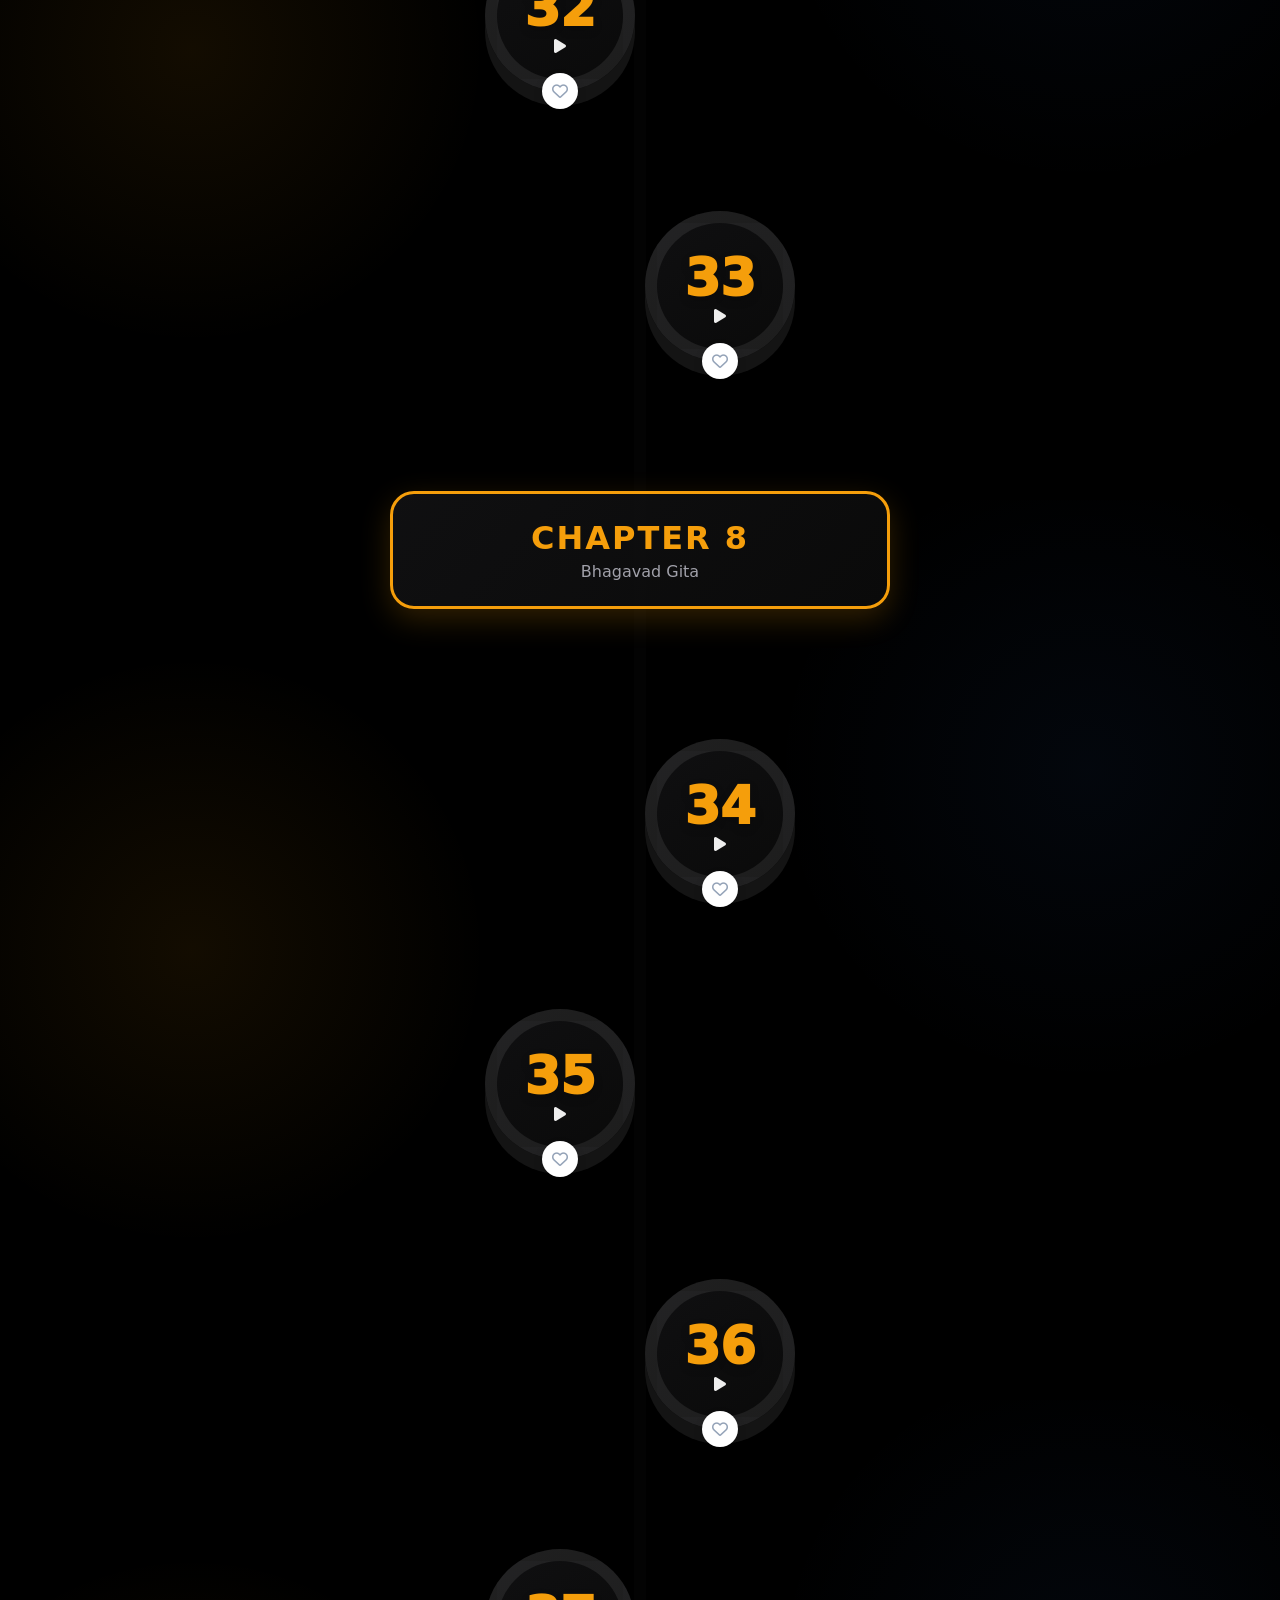
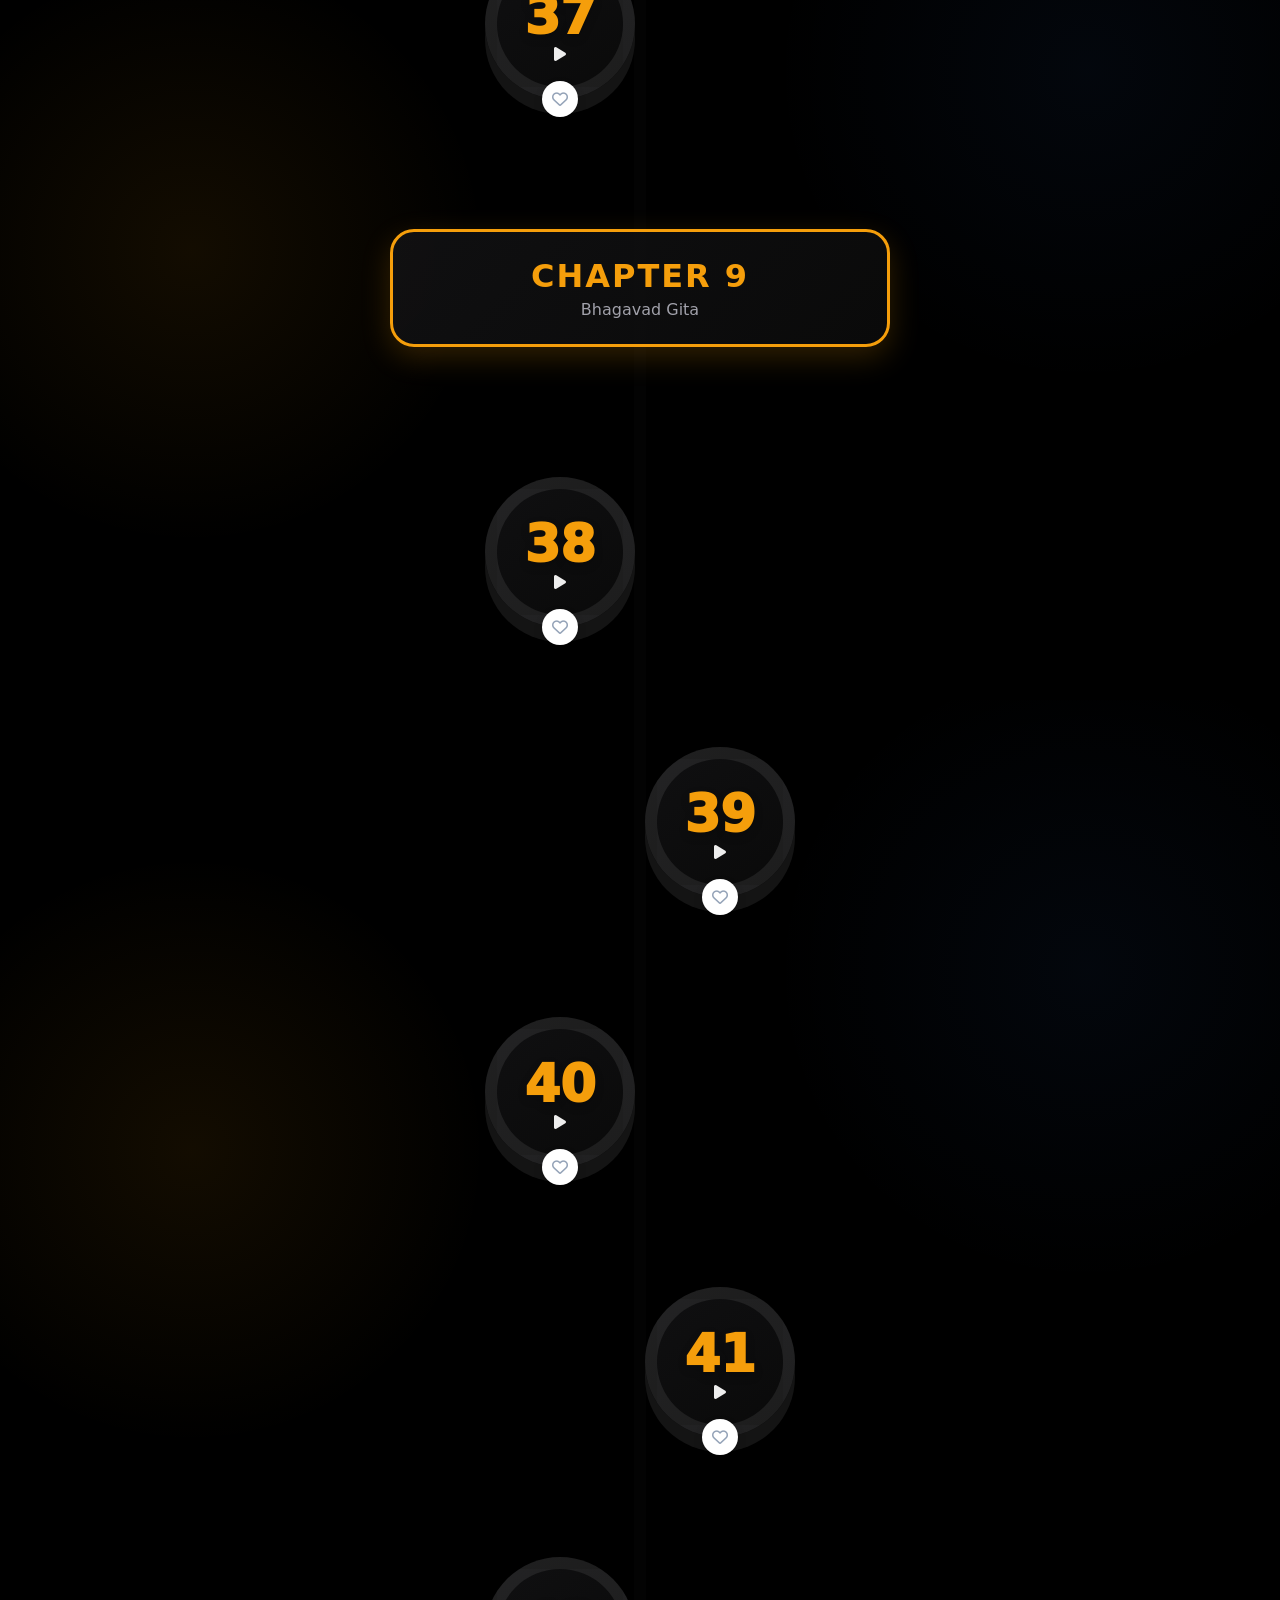
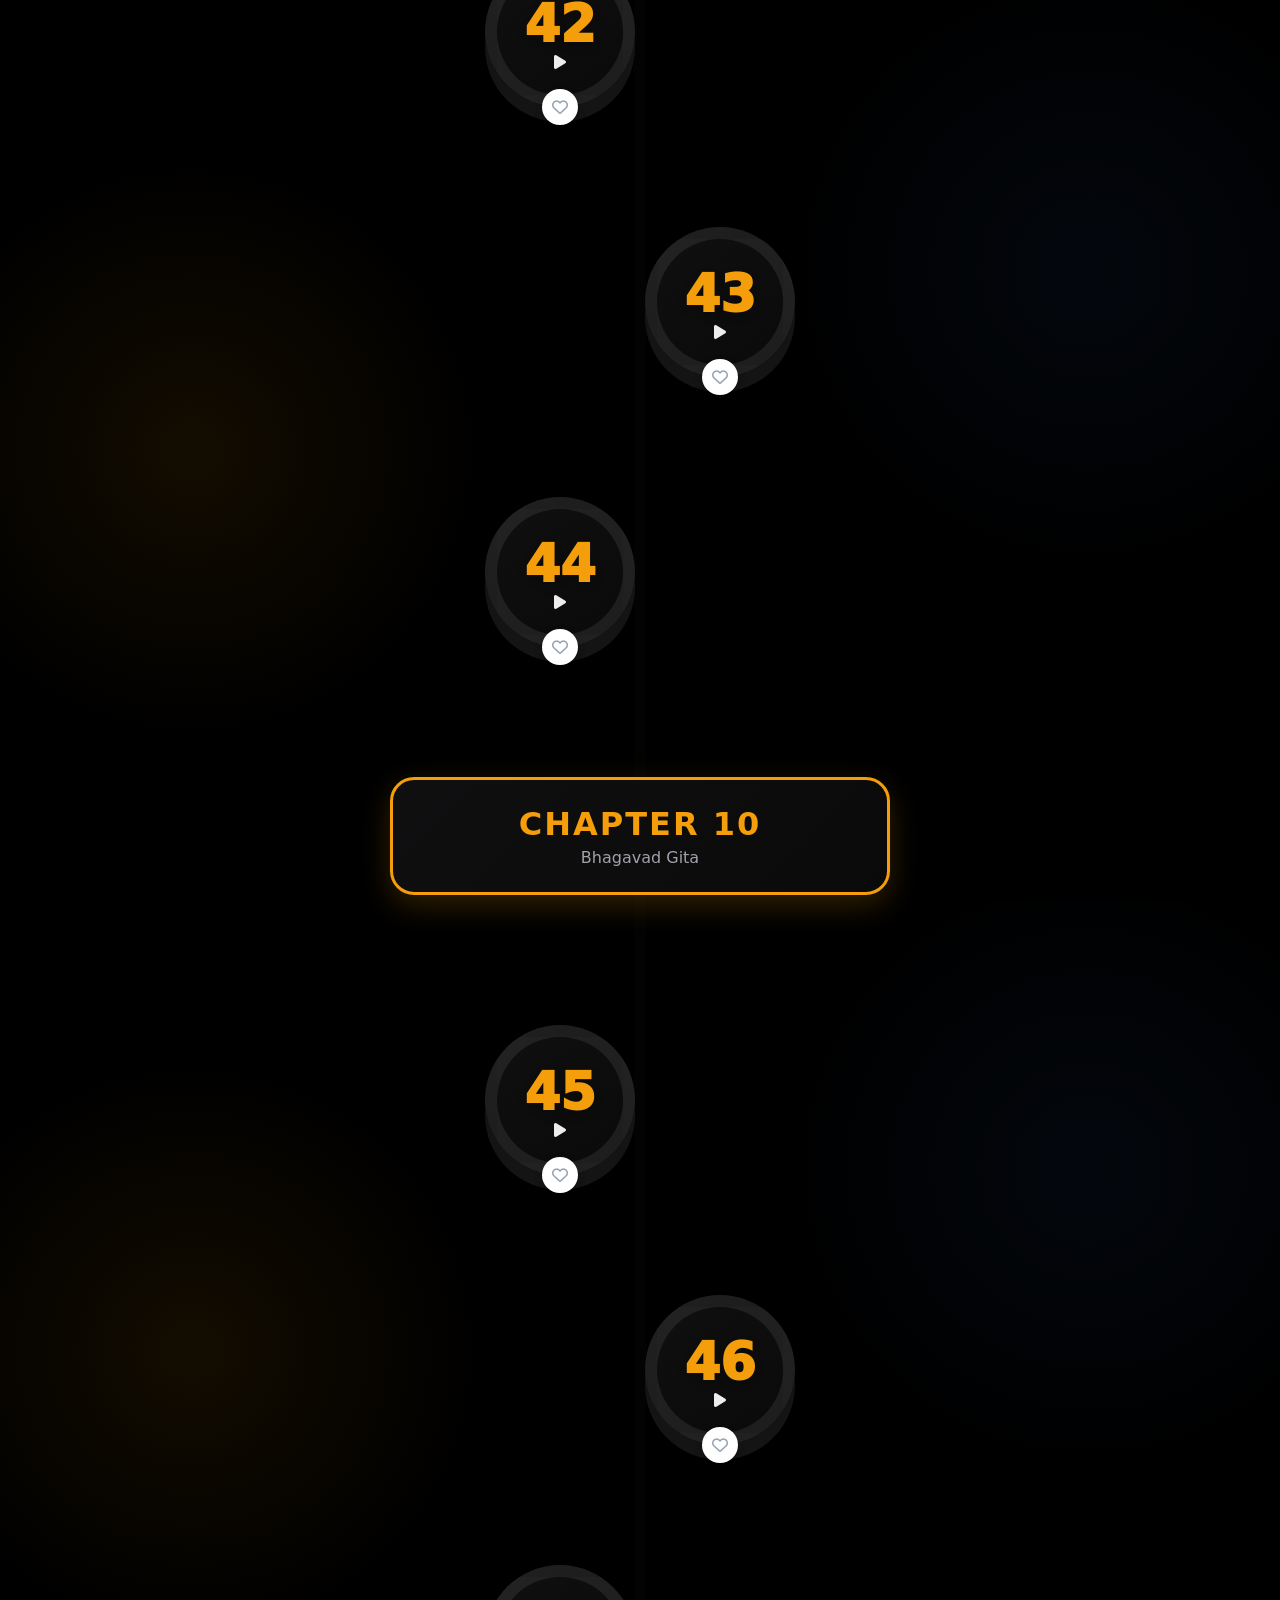
==== commit 771964da: "feat: Introduce dashboard page, enhance player UI with new controls and styling, and add supporting " ====
--- a/index.html
+++ b/index.html
@@ -6,6 +6,7 @@
     <meta name="viewport" content="width=device-width, initial-scale=1.0">
     <title>BG Chapter Audio Player</title>
     <link rel="stylesheet" href="style.css">
+    <link rel="stylesheet" href="https://cdnjs.cloudflare.com/ajax/libs/font-awesome/6.4.0/css/all.min.css">
 </head>
 
 <body>
@@ -14,7 +15,7 @@
             <div class="nav-left">
                 <div class="brand">
                     <img src="gita_wisdom_logo.png" alt="Logo" class="nav-logo" />
-                    <span>Bhakti Shastri</span>
+                    <span>Gita Wisdom</span>
                 </div>
             </div>
             <div class="nav-right">
@@ -46,6 +47,15 @@
                     title="Show favorites only">❤</button>
                 <input type="checkbox" id="filter-favorites" style="display: none;" />
 
+                <div class="tool-separator"></div>
+
+                <a href="dashboard.html" class="icon-btn streak-counter" id="nav-streak-btn" title="View Streak">
+                    <span class="streak-icon">🔥</span>
+                    <span id="nav-streak-val">0</span>
+                </a>
+
+                <a href="dashboard.html" class="icon-btn profile-btn" title="View Dashboard">👤</a>
+
                 <button id="theme-toggle" class="icon-btn theme-toggle" type="button"
                     title="Toggle Light/Dark Mode">🌓</button>
 
@@ -66,7 +76,7 @@
         <div class="container hero-container">
             <div class="hero-content">
                 <div class="hero-badge">A Comprehensive Journey</div>
-                <h1 class="hero-title">Bhakti Shastri</h1>
+                <h1 class="hero-title">Gita Wisdom</h1>
                 <p class="hero-subtitle">Experience the profound teachings of the Bhagavad Gita through a structured,
                     comprehensive course by H.G. Lila Purushottam Prabhuji.</p>
                 <div class="hero-cta">
@@ -87,9 +97,27 @@
     </section>
 
     <main class="container">
+        <!-- Kurukshetra Background Elements -->
+        <div class="kurukshetra-decor" aria-hidden="true">
+            <div class="chariot-silhouette"></div>
+            <div class="battle-flag"></div>
+            <div class="divine-rays"></div>
+            <!-- Scattered Gita Assets (Individual) -->
+            <div class="scattered-icons" id="scattered-icons">
+                <div class="icon-item gita-bow" style="top: 15%; left: 10%;"></div>
+                <div class="icon-item gita-feather" style="top: 40%; left: 85%;"></div>
+                <div class="icon-item gita-flute" style="top: 75%; left: 15%;"></div>
+                <div class="icon-item gita-lotus" style="top: 60%; left: 80%;"></div>
+                <div class="icon-item gita-conch" style="top: 85%; left: 45%;"></div>
+                <div class="icon-item gita-mace" style="top: 25%; left: 75%;"></div>
+                <div class="icon-item gita-wheel" style="top: 55%; left: 5%;"></div>
+                <div class="icon-item gita-diya" style="top: 90%; left: 80%;"></div>
+            </div>
+        </div>
+
         <!-- Results count moved to nav, list follows -->
 
-        <section id="audio-list" class="card-grid" aria-label="Audio list">
+        <section id="audio-list" class="path-container" aria-label="Audio list">
             <!-- Audio list will be populated by JavaScript -->
         </section>
 
@@ -118,35 +146,49 @@
                     <div class="progress-times"><span id="current-time">0:00</span> / <span
                             id="duration-time">0:00</span></div>
                 </div>
-                <div class="controls-row" id="custom-controls" role="group" aria-label="Player controls">
-                    <div class="controls-left">
-                        <button id="btn-back-20" class="icon-btn" type="button" title="Back 20s"
-                            aria-label="Back 20 seconds">⏪ 20s</button>
-                        <button id="btn-play" class="icon-btn" type="button" title="Play/Pause"
-                            aria-label="Play or pause">▶</button>
-                        <button id="btn-forward-20" class="icon-btn" type="button" title="Forward 20s"
-                            aria-label="Forward 20 seconds">20s ⏩</button>
-                        <button id="btn-next" class="icon-btn" type="button" title="Next track"
-                            aria-label="Next track">⏭</button>
-                    </div>
-                    <div class="controls-mid">
-                        <label for="playback-rate" class="sr-only">Speed</label>
-                        <select id="playback-rate" aria-label="Playback speed">
-                            <option value="0.75">0.75×</option>
-                            <option value="1" selected>1.0×</option>
-                            <option value="1.25">1.25×</option>
-                            <option value="1.5">1.5×</option>
-                            <option value="1.75">1.75×</option>
-                            <option value="2">2.0×</option>
-                        </select>
-                    </div>
-                    <div class="controls-right">
-                        <button id="btn-mute" class="icon-btn" type="button" title="Mute/Unmute"
-                            aria-label="Mute or unmute">🔈</button>
-                        <label for="volume" class="sr-only">Volume</label>
-                        <input id="volume" type="range" min="0" max="1" step="0.01" value="1" aria-label="Volume" />
-                        <button id="btn-quick-note" class="icon-btn" type="button" title="Add note for current time"
-                            aria-label="Add note">📝</button>
+                <div class="controls-row" id="custom-controls">
+                    <button id="btn-back-20" class="icon-btn skip-btn" title="Back 20s">⏪<span>20</span></button>
+                    <button id="btn-prev" class="icon-btn" title="Previous">⏮</button>
+                    <button id="btn-play" class="icon-btn play-btn" title="Play/Pause">▶</button>
+                    <button id="btn-next" class="icon-btn" title="Next">⏭</button>
+                    <button id="btn-forward-20" class="icon-btn skip-btn" title="Forward 20s"><span>20</span>⏩</button>
+                    <div class="volume-wrap">
+                        <button id="btn-mute" class="icon-btn" title="Mute">🔈</button>
+                        <div class="volume-slider">
+                            <input id="volume" type="range" min="0" max="1" step="0.01" value="1" orient="vertical" />
+                        </div>
+                    </div>
+                    <div class="menu-wrap">
+                        <button id="btn-player-menu" class="icon-btn menu-btn" title="More">⋮</button>
+                        <div class="player-menu" id="player-menu">
+                            <div class="menu-item">
+                                <label>Speed</label>
+                                <select id="playback-rate">
+                                    <option value="0.75">0.75×</option>
+                                    <option value="1" selected>1.0×</option>
+                                    <option value="1.25">1.25×</option>
+                                    <option value="1.5">1.5×</option>
+                                    <option value="1.75">1.75×</option>
+                                    <option value="2">2.0×</option>
+                                </select>
+                            </div>
+                            <div class="menu-item">
+                                <label>Sleep Timer</label>
+                                <select id="sleep-timer">
+                                    <option value="0">Off</option>
+                                    <option value="5">5 min</option>
+                                    <option value="10">10 min</option>
+                                    <option value="15">15 min</option>
+                                    <option value="30">30 min</option>
+                                    <option value="60">60 min</option>
+                                </select>
+                            </div>
+                            <div class="menu-item">
+                                <label>Loop</label>
+                                <input type="checkbox" id="loop-toggle" />
+                            </div>
+                            <button id="btn-add-marker" class="menu-btn-full" type="button">📍 Add Marker</button>
+                        </div>
                     </div>
                 </div>
 
@@ -154,21 +196,6 @@
                 <div id="current-audio-info">
                     <!-- Current audio information will be displayed here by JavaScript -->
                 </div>
-                <!--<div class="start-time-controls">
-                    <span id="start-time-label" class="start-time-label">Start at: 0:00</span>
-                     
-                    <div class="markers-controls">
-                        <button id="add-marker-btn" class="icon-btn" type="button" title="Add marker at current time">Add marker</button>
-                    </div>
-                    <div class="markers-list" id="markers-list" aria-label="Markers list">
-                   
-                    </div>
-                    <div class="start-time-actions">
-                        <button id="set-start-btn" class="icon-btn" type="button" title="Set start to current time">Set start = Now</button>
-                        <button id="clear-start-btn" class="icon-btn" type="button" title="Clear custom start time">Clear start</button>
-                    </div>
-                    
-                </div> -->
             </div>
         </section>
 
@@ -257,16 +284,42 @@
     </main>
 
     <template id="audio-item-template">
-        <h3 class="item-title"></h3>
-        <button class="icon-btn card-fav" title="Toggle favorite" aria-label="Toggle favorite" type="button">❤</button>
-        <div class="item-meta">
-            <span class="meta-day badge" hidden></span>
-            <span class="meta-type"></span>
-            <span class="meta-date"></span>
-            <span class="meta-speaker"></span>
-            <span class="meta-no-audio" style="color:#ef4444" hidden>• No audio link</span>
+        <div class="audio-item">
+            <div class="item-card-inner">
+                <span class="meta-day"></span>
+                <i class="fas fa-play play-icon"></i>
+                <button class="item-fav-btn" title="Mark as Favorite" aria-label="Favorite">
+                    <i class="far fa-heart heart-empty"></i>
+                    <i class="fas fa-heart heart-filled"></i>
+                </button>
+            </div>
+            <!-- Refined Hover Popover (Reordered for clarity) -->
+            <div class="item-title">
+                <div class="popover-header">
+                    <span class="meta-date"></span><!-- Chapter/Section -->
+                </div>
+                <div class="popover-body">
+                    <div class="popover-subtitle"></div>
+                    <div class="popover-description"></div>
+                </div>
+                <div class="popover-footer">Click to begin lesson</div>
+            </div>
         </div>
     </template>
+
+    <!-- Premium Level Up Modal -->
+    <div id="level-up-modal" class="level-up-modal is-hidden">
+        <div class="level-up-content">
+            <div class="level-up-shine"></div>
+            <div class="level-up-badge">
+                <i class="fas fa-crown"></i>
+            </div>
+            <h2>Level Up!</h2>
+            <p>You've reached Level <span id="new-level-val">1</span></p>
+            <div class="level-up-xp">Keep going for your next streak!</div>
+            <button id="level-up-close" class="level-up-btn">Continue</button>
+        </div>
+    </div>
 
     <script type="module" src="js/main.js"></script>
 </body>
--- a/style.css
+++ b/style.css
@@ -383,7 +383,7 @@
     box-shadow: 0 20px 50px rgba(0, 0, 0, 0.7);
     z-index: 1000;
     padding: 0;
-    overflow: hidden;
+    overflow: visible;
     animation: slideUp 0.4s cubic-bezier(0.16, 1, 0.3, 1);
     transition: transform 0.4s cubic-bezier(0.16, 1, 0.3, 1);
 }
@@ -422,10 +422,20 @@
 }
 
 .player-body {
-    padding: 20px 32px 24px;
+    padding: 16px 24px 20px;
     display: flex;
     flex-direction: column;
-    gap: 20px;
+    gap: 12px;
+}
+
+/* Heart Toggle Active State */
+#player-fav-btn.is-fav {
+    color: #ef4444;
+    background: rgba(239, 68, 68, 0.1);
+}
+
+#player-fav-btn.is-fav:hover {
+    background: rgba(239, 68, 68, 0.2);
 }
 
 /* Progress Bar */
@@ -441,129 +451,321 @@
 
 .progress-rail {
     flex: 1;
-    height: 4px;
-    background: rgba(255, 255, 255, 0.15);
-    border-radius: 999px;
+    height: 12px;
+    background: rgba(255, 255, 255, 0.2);
+    border-radius: 6px;
     position: relative;
+    cursor: pointer;
     overflow: visible;
     transition: height 0.2s ease, background 0.2s;
 }
 
-.progress-area:hover .progress-rail {
-    height: 6px;
-    background: rgba(255, 255, 255, 0.2);
+.progress-rail:hover {
+    height: 14px;
+    background: rgba(255, 255, 255, 0.3);
 }
 
 .progress-fill {
-    position: absolute;
-    left: 0;
-    top: 0;
-    bottom: 0;
+    height: 100%;
     background: var(--accent-primary);
-    border-radius: 999px;
     width: 0%;
-    box-shadow: 0 0 12px var(--accent-glow);
+    border-radius: 6px;
+    position: relative;
+    box-shadow: 0 0 10px var(--accent-glow);
 }
 
 .progress-fill::after {
     content: '';
     position: absolute;
-    right: -6px;
+    right: -8px;
     top: 50%;
-    transform: translateY(-50%) scale(0);
-    width: 14px;
-    height: 14px;
+    transform: translateY(-50%);
+    width: 18px;
+    height: 18px;
     background: #fff;
     border-radius: 50%;
-    box-shadow: 0 2px 4px rgba(0, 0, 0, 0.3);
-    transition: transform 0.2s cubic-bezier(0.175, 0.885, 0.32, 1.275);
-}
-
-.progress-area:hover .progress-fill::after {
-    transform: translateY(-50%) scale(1);
+    box-shadow: 0 2px 8px rgba(0, 0, 0, 0.4);
+    transition: transform 0.2s;
+}
+
+.progress-rail:hover .progress-fill::after {
+    transform: translateY(-50%) scale(1.15);
 }
 
 .progress-times {
     display: flex;
-    justify-content: space-between;
-    font-size: 0.8rem;
-    color: var(--text-muted);
-    font-weight: 500;
-}
-
-/* Player Controls Grid - Clean Layout */
+    justify-content: flex-end;
+    font-size: 1rem;
+    font-weight: 600;
+    color: var(--text-primary);
+    padding: 4px 0;
+}
+
+[data-theme="light"] .progress-times {
+    color: #374151;
+}
+
+/* Player Controls - Compact Centered Row */
 .controls-row {
-    display: grid;
-    grid-template-columns: 1fr auto 1fr;
-    align-items: center;
-    gap: 20px;
-    position: relative;
-}
-
-.controls-left,
-.controls-right {
-    display: flex;
-    align-items: center;
-    gap: 12px;
-}
-
-.controls-right {
-    justify-content: flex-end;
-}
-
-.controls-mid {
-    display: flex;
-    align-items: center;
-    gap: 24px;
+    display: flex;
     justify-content: center;
-    background: rgba(255, 255, 255, 0.03);
-    padding: 8px 24px;
-    border-radius: 999px;
-    border: 1px solid rgba(255, 255, 255, 0.05);
-}
-
-/* Buttons */
+    align-items: center;
+    gap: 8px;
+    padding: 8px 0;
+}
+
+/* Buttons - Uniform Sizing */
 .icon-btn {
     background: transparent;
     border: none;
     color: var(--text-secondary);
-    padding: 8px;
-    border-radius: 12px;
+    padding: 0;
+    border-radius: 10px;
     cursor: pointer;
     transition: all 0.2s ease;
     display: inline-flex;
     align-items: center;
     justify-content: center;
-    min-width: 40px;
-    height: 40px;
-    width: auto;
+    width: 44px;
+    height: 44px;
+    font-size: 1.2rem;
 }
 
 .icon-btn:hover {
+    background: rgba(0, 0, 0, 0.1);
+    color: var(--text-primary);
+}
+
+[data-theme="dark"] .icon-btn:hover {
     background: rgba(255, 255, 255, 0.1);
-    color: var(--text-primary);
 }
 
 .icon-btn:active {
     transform: scale(0.95);
 }
 
+/* Play Button - Larger, Centered */
 #btn-play {
-    background: var(--bg-play);
-    color: var(--play-icon);
-    width: 56px;
-    height: 56px;
+    background: var(--accent-primary);
+    color: #1a1a1a;
+    width: 52px;
+    height: 52px;
     border-radius: 50%;
     font-size: 1.4rem;
-    padding-left: 4px;
-    box-shadow: 0 4px 12px rgba(0, 0, 0, 0.3);
+    box-shadow: 0 4px 15px rgba(245, 158, 11, 0.4);
 }
 
 #btn-play:hover {
-    transform: scale(1.05);
-    box-shadow: 0 8px 20px var(--accent-glow);
+    transform: scale(1.08);
+    box-shadow: 0 6px 20px rgba(245, 158, 11, 0.5);
+}
+
+/* Skip Buttons */
+.skip-btn {
+    font-size: 1rem;
+    gap: 1px;
+}
+
+.skip-btn span {
+    font-size: 0.6rem;
+    font-weight: 600;
+}
+
+/* Light Theme Player Fixes */
+[data-theme="light"] .player-card {
+    background: #f8f9fa;
+    border-color: #e5e7eb;
+}
+
+[data-theme="light"] .icon-btn {
+    color: #374151;
+}
+
+[data-theme="light"] .icon-btn:hover {
+    background: rgba(0, 0, 0, 0.08);
+    color: #111827;
+}
+
+[data-theme="light"] .progress-fill {
     background: var(--accent-primary);
-    color: #fff;
+}
+
+[data-theme="light"] .progress-rail {
+    background: #d1d5db;
+}
+
+[data-theme="light"] .now-title,
+[data-theme="light"] #current-audio-info {
+    color: #111827;
+}
+
+[data-theme="light"] .progress-times {
+    color: #6b7280;
+}
+
+/* Volume Control with Hover Slider */
+.volume-wrap {
+    position: relative;
+    display: flex;
+    align-items: center;
+}
+
+.volume-slider {
+    position: absolute;
+    bottom: 100%;
+    left: 50%;
+    transform: translateX(-50%);
+    background: var(--bg-card);
+    border: 1px solid var(--border-color);
+    border-radius: 10px;
+    padding: 12px 8px;
+    opacity: 0;
+    visibility: hidden;
+    transition: all 0.2s ease;
+    box-shadow: 0 -4px 16px rgba(0, 0, 0, 0.3);
+}
+
+.volume-wrap:hover .volume-slider {
+    opacity: 1;
+    visibility: visible;
+}
+
+.volume-slider input[type="range"] {
+    writing-mode: vertical-lr;
+    direction: rtl;
+    width: 6px;
+    height: 80px;
+    appearance: none;
+    background: rgba(255, 255, 255, 0.2);
+    border-radius: 3px;
+    cursor: pointer;
+}
+
+.volume-slider input[type="range"]::-webkit-slider-thumb {
+    appearance: none;
+    width: 14px;
+    height: 14px;
+    background: var(--accent-primary);
+    border-radius: 50%;
+    cursor: pointer;
+}
+
+[data-theme="light"] .volume-slider {
+    background: #fff;
+    border-color: #e5e7eb;
+}
+
+[data-theme="light"] .volume-slider input[type="range"] {
+    background: #d1d5db;
+}
+
+/* 3-Dot Menu */
+.menu-wrap {
+    position: relative;
+    display: flex;
+    align-items: center;
+}
+
+.player-menu-wrap {
+    position: relative;
+}
+
+.menu-btn {
+    font-size: 1.8rem;
+    font-weight: bold;
+    background: rgba(255, 255, 255, 0.1);
+    border-radius: 12px;
+    padding: 8px 12px;
+}
+
+.menu-btn:hover {
+    background: var(--accent-primary);
+    color: #1a1a1a;
+}
+
+.player-menu {
+    position: absolute;
+    bottom: 100%;
+    right: 0;
+    margin-bottom: 8px;
+    background: var(--bg-card);
+    border: 1px solid var(--accent-primary);
+    border-radius: 12px;
+    padding: 10px;
+    min-width: 160px;
+    max-height: 60vh;
+    overflow-y: auto;
+    box-shadow: 0 -8px 24px rgba(0, 0, 0, 0.4);
+    display: none;
+    z-index: 9999;
+}
+
+.player-menu.is-open {
+    display: block;
+    animation: slideUp 0.15s ease;
+}
+
+@keyframes slideUp {
+    from {
+        opacity: 0;
+        transform: translateY(8px);
+    }
+
+    to {
+        opacity: 1;
+        transform: translateY(0);
+    }
+}
+
+.menu-item {
+    display: flex;
+    justify-content: space-between;
+    align-items: center;
+    padding: 6px 8px;
+    border-radius: 8px;
+    margin-bottom: 2px;
+    font-size: 0.8rem;
+}
+
+.menu-item:hover {
+    background: rgba(255, 255, 255, 0.05);
+}
+
+.menu-item label {
+    font-size: 0.8rem;
+    color: var(--text-secondary);
+}
+
+.menu-item select {
+    background: var(--bg-surface);
+    border: 1px solid var(--border-color);
+    color: var(--text-primary);
+    padding: 4px 8px;
+    border-radius: 6px;
+    font-size: 0.75rem;
+}
+
+.menu-item input[type="checkbox"] {
+    width: 16px;
+    height: 16px;
+    accent-color: var(--accent-primary);
+}
+
+.menu-btn-full {
+    width: 100%;
+    padding: 8px;
+    background: rgba(245, 158, 11, 0.1);
+    border: none;
+    border-radius: 8px;
+    color: var(--accent-primary);
+    font-weight: 600;
+    font-size: 0.8rem;
+    cursor: pointer;
+    transition: background 0.2s;
+}
+
+.menu-btn-full:hover {
+    background: rgba(245, 158, 11, 0.2);
 }
 
 /* Speed Select */
@@ -1735,4 +1937,1105 @@
     .speaker-card {
         max-width: 280px;
     }
+}
+
+/* --- Dashboard & Gamification Styles --- */
+.dashboard-page {
+    background-color: var(--bg-deep);
+}
+
+.site-header.thinner {
+    padding-top: 80px;
+    padding-bottom: 20px;
+}
+
+.user-big-card {
+    background: var(--bg-glass);
+    backdrop-filter: blur(30px);
+    -webkit-backdrop-filter: blur(30px);
+    border: 1px solid var(--border-color);
+    border-radius: 32px;
+    padding: 40px;
+    display: flex;
+    flex-direction: column;
+    align-items: center;
+    text-align: center;
+    margin-bottom: 40px;
+    box-shadow: var(--shadow-lg);
+}
+
+.user-avatar-wrap {
+    position: relative;
+    margin-bottom: 20px;
+}
+
+.user-avatar {
+    width: 120px;
+    height: 120px;
+    border-radius: 50%;
+    border: 4px solid var(--accent-primary);
+    padding: 4px;
+    background: var(--bg-surface);
+}
+
+.level-badge {
+    position: absolute;
+    bottom: 0;
+    right: -5px;
+    background: var(--accent-primary);
+    color: #000;
+    font-weight: 800;
+    font-size: 0.8rem;
+    padding: 4px 10px;
+    border-radius: 100px;
+    box-shadow: 0 4px 10px rgba(0, 0, 0, 0.3);
+}
+
+.user-main-info h2 {
+    font-size: 2rem;
+    margin: 0 0 5px;
+    font-weight: 900;
+}
+
+.joined-date {
+    color: var(--text-muted);
+    font-size: 0.9rem;
+    margin-bottom: 30px;
+}
+
+.user-stats-grid {
+    display: grid;
+    grid-template-columns: repeat(3, 1fr);
+    gap: 20px;
+    width: 100%;
+    max-width: 600px;
+}
+
+.stat-box {
+    background: rgba(255, 255, 255, 0.03);
+    padding: 15px;
+    border-radius: 20px;
+    display: flex;
+    flex-direction: column;
+    align-items: center;
+    gap: 8px;
+    border: 1px solid var(--border-color);
+}
+
+.stat-icon {
+    font-size: 1.5rem;
+}
+
+.stat-details strong {
+    display: block;
+    font-size: 1.4rem;
+    font-weight: 800;
+}
+
+.stat-details span {
+    font-size: 0.75rem;
+    color: var(--text-muted);
+    text-transform: uppercase;
+    font-weight: 700;
+}
+
+/* Dashboard Grid */
+.dashboard-grid {
+    display: grid;
+    grid-template-columns: 1fr 1fr;
+    gap: 30px;
+    padding-bottom: 60px;
+}
+
+.dashboard-card {
+    background: var(--bg-card);
+    border: 1px solid var(--border-color);
+    border-radius: 24px;
+    padding: 30px;
+}
+
+.dashboard-card h3 {
+    margin: 0 0 20px;
+    font-size: 1.25rem;
+    font-weight: 800;
+}
+
+.progress-circle-wrap {
+    position: relative;
+    width: 150px;
+    height: 150px;
+    margin: 20px auto;
+}
+
+.progress-circle {
+    transform: rotate(-90deg);
+}
+
+.progress-circle circle {
+    fill: none;
+    stroke-width: 8;
+    stroke-linecap: round;
+}
+
+.progress-circle .bg {
+    stroke: rgba(255, 255, 255, 0.05);
+}
+
+.progress-circle .fg {
+    stroke: var(--accent-primary);
+    transition: stroke-dashoffset 1s ease;
+}
+
+.progress-center {
+    position: absolute;
+    inset: 0;
+    display: flex;
+    flex-direction: column;
+    align-items: center;
+    justify-content: center;
+}
+
+.progress-center strong {
+    font-size: 2rem;
+    font-weight: 900;
+    line-height: 1;
+}
+
+.progress-center span {
+    font-size: 0.9rem;
+    color: var(--text-muted);
+}
+
+.goal-hint {
+    text-align: center;
+    color: var(--text-secondary);
+    font-size: 0.9rem;
+    font-style: italic;
+}
+
+/* Activity List */
+.activity-row {
+    display: flex;
+    justify-content: space-between;
+    padding: 12px 15px;
+    border-bottom: 1px solid var(--border-color);
+    font-size: 0.95rem;
+}
+
+.activity-row:last-child {
+    border-bottom: none;
+}
+
+.act-date {
+    font-weight: 600;
+}
+
+.act-xp {
+    color: var(--accent-primary);
+    font-weight: 700;
+}
+
+.weekly-chart-container {
+    margin-top: 30px;
+    padding-top: 20px;
+    border-top: 1px solid var(--border-color);
+}
+
+.weekly-bars {
+    display: flex;
+    justify-content: space-between;
+    align-items: flex-end;
+    height: 80px;
+    margin-bottom: 8px;
+    padding: 0 10px;
+}
+
+.bar-wrap {
+    flex: 1;
+    display: flex;
+    flex-direction: column;
+    align-items: center;
+    position: relative;
+}
+
+.bar {
+    width: 12px;
+    background: var(--border-color);
+    border-radius: 6px;
+    transition: height 0.5s ease, background 0.3s ease;
+    min-height: 4px;
+}
+
+.bar.filled {
+    background: var(--accent-primary);
+    box-shadow: 0 0 10px var(--accent-glow);
+}
+
+.bar.today {
+    background: var(--accent-secondary);
+}
+
+.weekly-labels {
+    display: flex;
+    justify-content: space-between;
+    padding: 0 10px;
+}
+
+.weekly-labels span {
+    font-size: 0.75rem;
+    font-weight: 800;
+    color: var(--text-muted);
+    width: 20px;
+    text-align: center;
+}
+
+.empty-state {
+    text-align: center;
+    color: var(--text-muted);
+    padding: 40px 0;
+    font-style: italic;
+}
+
+@media (max-width: 768px) {
+    .dashboard-grid {
+        grid-template-columns: 1fr;
+    }
+
+    .user-stats-grid {
+        grid-template-columns: 1fr;
+    }
+
+    .user-big-card {
+        padding: 20px;
+    }
+
+    .stat-box {
+        flex-direction: row;
+        justify-content: center;
+    }
+
+    .stat-details {
+        text-align: left;
+    }
+}
+
+/* --- Duolingo Inspired Path Layout --- */
+.path-container {
+    display: flex;
+    flex-direction: column;
+    align-items: center;
+    gap: 120px;
+    /* Increased for label room */
+    padding: 60px 20px;
+    max-width: 600px;
+    margin: 0 auto;
+    position: relative;
+    z-index: 5;
+    overflow: visible;
+    /* Ensure popovers aren't cut */
+}
+
+.path-container::before {
+    content: '';
+    position: absolute;
+    top: 50px;
+    bottom: 50px;
+    width: 12px;
+    background: var(--border-color);
+    left: 50%;
+    transform: translateX(-50%);
+    z-index: 1;
+    opacity: 0.15;
+    border-radius: 20px;
+}
+
+[data-theme="light"] .path-container::before {
+    opacity: 0.08;
+    background: #d1d5db;
+}
+
+/* Duolingo-Style Chapter Header */
+.chapter-header {
+    width: 100%;
+    max-width: 500px;
+    text-align: center;
+    padding: 25px 35px;
+    background: linear-gradient(135deg, var(--bg-card), var(--bg-surface));
+    border: 3px solid var(--accent-primary);
+    border-radius: 24px;
+    box-shadow: 0 10px 30px rgba(245, 158, 11, 0.2);
+    margin: 10px 0;
+    z-index: 10;
+}
+
+.chapter-header h2 {
+    font-size: 2rem;
+    font-weight: 900;
+    color: var(--accent-primary);
+    margin: 0 0 5px;
+    text-transform: uppercase;
+    letter-spacing: 2px;
+}
+
+.chapter-header p {
+    font-size: 1rem;
+    color: var(--text-secondary);
+    margin: 0;
+}
+
+[data-theme="light"] .chapter-header {
+    background: #fff;
+    box-shadow: 0 8px 25px rgba(0, 0, 0, 0.1);
+}
+
+/* Consistently styled Lesson Path Item */
+.audio-item {
+    position: relative;
+    z-index: 10;
+    width: 150px;
+    height: 150px;
+    border-radius: 50%;
+    background: linear-gradient(145deg, var(--bg-card), var(--bg-surface));
+    border: 12px solid var(--border-color);
+    display: flex;
+    align-items: center;
+    justify-content: center;
+    cursor: pointer;
+    transition: all 0.4s cubic-bezier(0.175, 0.885, 0.32, 1.275);
+    box-shadow: 0 15px 0 var(--border-color);
+    margin: 0;
+    overflow: visible;
+    /* CRITICAL: Allow labels and popovers */
+    font-family: inherit;
+}
+
+[data-theme="light"] .audio-item {
+    background: #fff;
+    border-color: #f3f4f6;
+    /* Softer border */
+    box-shadow: 0 15px 0 #e5e7eb;
+}
+
+.audio-item:hover {
+    transform: translateY(-10px) scale(1.08);
+    box-shadow: 0 25px 0 var(--border-color), 0 0 30px rgba(245, 158, 11, 0.3);
+}
+
+.audio-item:nth-child(even) {
+    transform: translateX(80px);
+}
+
+.audio-item:nth-child(even):hover {
+    transform: translateX(80px) translateY(-10px) scale(1.08);
+}
+
+.audio-item:nth-child(odd) {
+    transform: translateX(-80px);
+}
+
+.audio-item:nth-child(odd):hover {
+    transform: translateX(-80px) translateY(-10px) scale(1.08);
+}
+
+/* Small Chat-Box Tooltip on Hover - SIDE POSITION */
+.audio-item .item-title {
+    position: absolute;
+    top: 50%;
+    left: 100%;
+    transform: translateY(-50%) translateX(10px) scale(0.9);
+    padding: 10px 14px;
+    width: 180px;
+    background: var(--bg-card);
+    border: 2px solid var(--accent-primary);
+    border-radius: 12px;
+    opacity: 0;
+    visibility: hidden;
+    transition: all 0.2s ease;
+    box-shadow: 0 8px 20px rgba(0, 0, 0, 0.3);
+    z-index: 200;
+    pointer-events: none;
+    text-align: left;
+}
+
+.audio-item .item-title::after {
+    content: '';
+    position: absolute;
+    left: -10px;
+    top: 50%;
+    transform: translateY(-50%);
+    border: 6px solid transparent;
+    border-right-color: var(--accent-primary);
+}
+
+[data-theme="light"] .audio-item .item-title {
+    background: #fff;
+    box-shadow: 0 6px 16px rgba(0, 0, 0, 0.12);
+}
+
+.audio-item:hover .item-title {
+    opacity: 1;
+    visibility: visible;
+    transform: translateY(-50%) translateX(15px) scale(1);
+}
+
+/* Hide popover on touch devices (shows on long-press via JS if needed) */
+@media (hover: none) {
+    .audio-item .item-title {
+        display: none;
+    }
+}
+
+.popover-header {
+    font-size: 0.75rem;
+    font-weight: 700;
+    color: var(--accent-primary);
+    text-transform: uppercase;
+    letter-spacing: 0.5px;
+    margin-bottom: 4px;
+}
+
+.popover-subtitle {
+    font-size: 0.9rem;
+    font-weight: 800;
+    color: var(--text-primary);
+    margin-bottom: 4px;
+    line-height: 1.2;
+}
+
+.popover-description {
+    display: none;
+    /* HIDDEN: User requested no description */
+}
+
+.popover-footer {
+    display: none;
+    /* Hide footer in compact mode */
+}
+
+.audio-item .meta-day {
+    font-size: 3.2rem;
+    font-weight: 950;
+    color: var(--accent-primary);
+    text-shadow: 0 4px 10px rgba(0, 0, 0, 0.2);
+    z-index: 1;
+}
+
+[data-theme="light"] .audio-item .meta-day {
+    color: var(--accent-primary);
+    text-shadow: none;
+}
+
+.audio-item .item-card-inner {
+    display: flex;
+    flex-direction: column;
+    align-items: center;
+    justify-content: center;
+    width: 100%;
+    height: 100%;
+    position: relative;
+}
+
+.audio-item.is-fav {
+    border-color: #f59e0b;
+    /* Golden border instead of solid red */
+    box-shadow: 0 0 20px rgba(239, 68, 68, 0.4), 0 15px 0 var(--border-color);
+}
+
+.item-fav-btn {
+    position: absolute;
+    bottom: -50px;
+    /* MOVED: Underneath lesson circle */
+    left: 50%;
+    transform: translateX(-50%);
+    width: 36px;
+    height: 36px;
+    background: #fff;
+    border: 2px solid var(--border-color);
+    border-radius: 50%;
+    display: flex;
+    align-items: center;
+    justify-content: center;
+    cursor: pointer;
+    z-index: 30;
+    transition: all 0.2s cubic-bezier(0.175, 0.885, 0.32, 1.275);
+    box-shadow: 0 4px 8px rgba(0, 0, 0, 0.2);
+    padding: 0;
+    color: #94a3b8;
+    font-size: 1rem;
+}
+
+[data-theme="light"] .item-fav-btn {
+    border-color: #ddd;
+    color: #999;
+}
+
+.item-fav-btn .heart-filled {
+    display: none;
+    color: #ef4444;
+}
+
+.audio-item.is-fav .item-fav-btn {
+    border-color: #ef4444;
+    color: #ef4444;
+    background: #fff;
+    box-shadow: 0 4px 15px rgba(239, 68, 68, 0.2);
+}
+
+.audio-item.is-fav .item-fav-btn .heart-filled {
+    display: block;
+}
+
+.audio-item.is-fav .item-fav-btn .heart-empty {
+    display: none;
+}
+
+.item-fav-btn:hover {
+    transform: scale(1.1);
+}
+
+.popover-header {
+    font-size: 0.9rem;
+    font-weight: 800;
+    color: var(--accent-primary);
+    text-transform: uppercase;
+    letter-spacing: 1px;
+    margin-bottom: 8px;
+    border-bottom: 1px solid rgba(245, 158, 11, 0.2);
+    padding-bottom: 8px;
+}
+
+.popover-subtitle {
+    font-size: 1.1rem;
+    font-weight: 900;
+    color: var(--text-primary);
+    margin-bottom: 6px;
+    line-height: 1.3;
+}
+
+.popover-description {
+    font-size: 0.9rem;
+    color: var(--text-secondary);
+    line-height: 1.5;
+}
+
+/* Streak Counter in Nav */
+.streak-counter {
+    display: flex !important;
+    align-items: center;
+    gap: 8px;
+    font-weight: 900;
+    color: #ff9600 !important;
+    background: rgba(255, 150, 0, 0.1) !important;
+    padding: 4px 16px !important;
+    border-radius: 100px;
+    border: 2px solid rgba(255, 150, 0, 0.3);
+    text-decoration: none;
+}
+
+.streak-icon {
+    font-size: 1.4rem;
+}
+
+.profile-btn {
+    font-size: 1.4rem;
+    background: rgba(255, 255, 255, 0.05);
+    border-radius: 50%;
+    width: 44px;
+    height: 44px;
+    display: flex;
+    align-items: center;
+    justify-content: center;
+    text-decoration: none;
+}
+
+@media (max-width: 600px) {
+
+    .audio-item:nth-child(even),
+    .audio-item:nth-child(odd) {
+        transform: none !important;
+    }
+
+    .audio-item.playing {
+        animation: bounce-mobile 2s infinite;
+    }
+
+    @keyframes bounce-mobile {
+
+        0%,
+        100% {
+            transform: scale(1);
+        }
+
+        50% {
+            transform: scale(1.05) translateY(-5px);
+        }
+    }
+}
+
+/* --- Kurukshetra Immersive Theme --- */
+.kurukshetra-decor {
+    position: fixed;
+    inset: 0;
+    pointer-events: none;
+    z-index: -1;
+    /* Always behind */
+    overflow: hidden;
+    opacity: 0.6;
+}
+
+[data-theme="light"] .kurukshetra-decor {
+    opacity: 0.4;
+}
+
+.chariot-silhouette {
+    position: absolute;
+    bottom: -20px;
+    right: -50px;
+    width: 400px;
+    height: 300px;
+    background: url('assets/hero-bg.png') no-repeat bottom right;
+    background-size: contain;
+    filter: brightness(0);
+    opacity: 0.5;
+}
+
+.divine-rays {
+    position: absolute;
+    top: -100px;
+    left: 50%;
+    transform: translateX(-50%);
+    width: 1000px;
+    height: 1000px;
+    background: radial-gradient(circle, rgba(245, 158, 11, 0.2) 0%, transparent 70%);
+    filter: blur(50px);
+}
+
+.scattered-icons {
+    position: absolute;
+    inset: 0;
+}
+
+.icon-item {
+    display: none !important;
+    /* HIDDEN: Assets have baked-in white backgrounds */
+}
+
+[data-theme="light"] .icon-item {
+    opacity: 0.4;
+}
+
+.icon-item.gita-bow {
+    background-image: url('assets/gita_bow.png');
+    animation-delay: 0s;
+}
+
+.icon-item.gita-feather {
+    background-image: url('assets/gita_feather.png');
+    animation-delay: -1s;
+}
+
+.icon-item.gita-flute {
+    background-image: url('assets/gita_flute.png');
+    animation-delay: -2s;
+}
+
+.icon-item.gita-lotus {
+    background-image: url('assets/gita_lotus.png');
+    animation-delay: -3s;
+}
+
+.icon-item.gita-conch {
+    background-image: url('assets/gita_conch.png');
+    animation-delay: -4s;
+}
+
+.icon-item.gita-mace {
+    background-image: url('assets/gita_mace.png');
+    animation-delay: -5s;
+}
+
+.icon-item.gita-wheel {
+    background-image: url('assets/gita_wheel.png');
+    animation-delay: -6s;
+}
+
+.icon-item.gita-diya {
+    background-image: url('assets/gita_diya.png');
+    animation-delay: -7s;
+}
+
+@keyframes float-soft {
+
+    0%,
+    100% {
+        transform: translateY(0) rotate(0) scale(1);
+    }
+
+    33% {
+        transform: translateY(-20px) rotate(5deg) scale(1.05);
+    }
+
+    66% {
+        transform: translateY(10px) rotate(-5deg) scale(0.95);
+    }
+}
+
+/* Clean up all legacy duplicates below */
+
+/* Premium Level Up Modal */
+.level-up-modal {
+    position: fixed;
+    inset: 0;
+    z-index: 20000;
+    display: flex;
+    align-items: center;
+    justify-content: center;
+    background: rgba(0, 0, 0, 0.85);
+    backdrop-filter: blur(10px);
+    padding: 20px;
+    transition: all 0.5s cubic-bezier(0.19, 1, 0.22, 1);
+}
+
+.level-up-modal.is-hidden {
+    opacity: 0;
+    visibility: hidden;
+    pointer-events: none;
+    transform: scale(1.1);
+}
+
+.level-up-content {
+    background: linear-gradient(135deg, var(--bg-card), var(--bg-surface));
+    border: 4px solid var(--accent-primary);
+    padding: 60px 40px;
+    border-radius: 40px;
+    max-width: 450px;
+    width: 100%;
+    text-align: center;
+    position: relative;
+    overflow: hidden;
+    box-shadow: 0 0 100px rgba(245, 158, 11, 0.3), var(--shadow-2xl);
+    animation: modal-pop 0.6s cubic-bezier(0.175, 0.885, 0.32, 1.275);
+}
+
+@keyframes modal-pop {
+    from {
+        transform: scale(0.8) translateY(50px);
+        opacity: 0;
+    }
+
+    to {
+        transform: scale(1) translateY(0);
+        opacity: 1;
+    }
+}
+
+.level-up-shine {
+    position: absolute;
+    top: -50%;
+    left: -50%;
+    width: 200%;
+    height: 200%;
+    background: radial-gradient(circle, rgba(245, 158, 11, 0.1) 0%, transparent 60%);
+    animation: shine-rotate 10s linear infinite;
+    z-index: 0;
+    pointer-events: none;
+    /* CRITICAL: Allow clicking through the shine */
+}
+
+@keyframes shine-rotate {
+    from {
+        transform: rotate(0deg);
+    }
+
+    to {
+        transform: rotate(360deg);
+    }
+}
+
+.level-up-badge {
+    position: relative;
+    width: 120px;
+    height: 120px;
+    background: linear-gradient(to bottom, var(--accent-primary), #d97706);
+    border-radius: 50%;
+    display: flex;
+    align-items: center;
+    justify-content: center;
+    margin: 0 auto 30px;
+    font-size: 4rem;
+    color: #fff;
+    box-shadow: 0 0 30px var(--accent-glow), inset 0 0 20px rgba(0, 0, 0, 0.2);
+    z-index: 2;
+    animation: badge-pulse 2s ease-in-out infinite;
+}
+
+@keyframes badge-pulse {
+
+    0%,
+    100% {
+        transform: scale(1);
+        box-shadow: 0 0 30px var(--accent-glow);
+    }
+
+    50% {
+        transform: scale(1.05);
+        box-shadow: 0 0 50px var(--accent-glow);
+    }
+}
+
+.level-up-content h2 {
+    font-size: 3rem;
+    font-weight: 900;
+    margin-bottom: 10px;
+    background: linear-gradient(to bottom, #fff, var(--accent-primary));
+    -webkit-background-clip: text;
+    background-clip: text;
+    -webkit-text-fill-color: transparent;
+    z-index: 1;
+}
+
+.level-up-content p {
+    font-size: 1.5rem;
+    font-weight: 700;
+    color: var(--text-primary);
+    margin-bottom: 20px;
+    z-index: 1;
+}
+
+.level-up-xp {
+    font-size: 1.1rem;
+    color: var(--text-secondary);
+    margin-bottom: 40px;
+}
+
+.level-up-btn {
+    background: var(--accent-primary);
+    color: #fff;
+    border: none;
+    padding: 16px 40px;
+    border-radius: 100px;
+    font-size: 1.2rem;
+    font-weight: 900;
+    cursor: pointer;
+    transition: all 0.2s;
+    box-shadow: 0 10px 0 #d97706;
+}
+
+.level-up-btn:hover {
+    transform: translateY(-2px);
+    box-shadow: 0 12px 0 #d97706;
+}
+
+.level-up-btn:active {
+    transform: translateY(8px);
+    box-shadow: 0 2px 0 #d97706;
+}
+
+/* Mobile Reordering/Compat */
+@media (max-width: 768px) {
+    .path-container {
+        gap: 80px;
+        padding: 40px 10px;
+    }
+
+    .audio-item {
+        width: 100px;
+        height: 100px;
+        border-width: 6px;
+    }
+
+    .audio-item:nth-child(even) {
+        transform: translateX(30px);
+    }
+
+    .audio-item:nth-child(odd) {
+        transform: translateX(-30px);
+    }
+
+    /* Mobile popover - appears below */
+    .audio-item .item-title {
+        top: 100%;
+        left: 50%;
+        right: auto;
+        transform: translateX(-50%) scale(0.9);
+        width: 280px;
+        margin-top: 20px;
+    }
+
+    .audio-item.is-active .item-title,
+    .audio-item:nth-child(even).is-active .item-title {
+        transform: translateX(-50%) scale(1);
+    }
+
+    .chapter-header {
+        padding: 20px;
+        margin: 10px;
+    }
+
+    .chapter-header h2 {
+        font-size: 1.8rem;
+    }
+
+    /* Smaller modal on mobile */
+    .level-up-content {
+        padding: 40px 20px;
+        max-width: 90%;
+    }
+
+    .level-up-content h2 {
+        font-size: 2rem;
+    }
+
+    .level-up-content p {
+        font-size: 1.2rem;
+    }
+
+    .level-up-badge {
+        width: 80px;
+        height: 80px;
+        font-size: 2.5rem;
+    }
+}
+
+.popover-meta {
+    display: flex;
+    align-items: center;
+    gap: 6px;
+}
+
+.popover-icon {
+    font-size: 1rem;
+    opacity: 0.7;
+}
+
+.popover-footer {
+    margin-top: 10px;
+    font-size: 0.75rem;
+    font-weight: 700;
+    text-transform: uppercase;
+    letter-spacing: 1px;
+    color: var(--accent-primary);
+    opacity: 0.8;
+}
+
+/* Avatar System */
+.avatar-current-container {
+    position: relative;
+    display: inline-block;
+}
+
+.avatar-edit-icon {
+    position: absolute;
+    bottom: 0;
+    right: 0;
+    background: #f59e0b;
+    /* Pure amber */
+    color: #fff;
+    /* White pencil */
+    border: 4px solid #fff;
+    border-radius: 50%;
+    width: 44px;
+    height: 44px;
+    display: flex;
+    align-items: center;
+    justify-content: center;
+    font-size: 1.4rem;
+    cursor: pointer;
+    box-shadow: 0 4px 12px rgba(0, 0, 0, 0.4);
+    transition: all 0.2s cubic-bezier(0.175, 0.885, 0.32, 1.275);
+    z-index: 10;
+}
+
+.avatar-edit-icon:hover {
+    transform: scale(1.1);
+    background: #d97706;
+}
+
+.avatar-modal {
+    position: fixed;
+    inset: 0;
+    background: rgba(0, 0, 0, 0.98);
+    /* Near opaque for isolation */
+    backdrop-filter: blur(25px);
+    z-index: 10000;
+    /* Above everything */
+    display: flex;
+    align-items: center;
+    justify-content: center;
+    padding: 20px;
+}
+
+.avatar-modal.is-hidden {
+    display: none;
+}
+
+.avatar-modal-content {
+    background: var(--bg-card);
+    border: 2px solid var(--accent-primary);
+    padding: 30px;
+    border-radius: 30px;
+    max-width: 400px;
+    width: 90%;
+    max-height: 90vh;
+    overflow-y: auto;
+    text-align: center;
+    box-shadow: 0 20px 50px rgba(0, 0, 0, 0.5);
+}
+
+.avatar-options {
+    display: flex;
+    flex-wrap: wrap;
+    justify-content: center;
+    gap: 15px;
+    margin: 20px 0;
+}
+
+.avatar-option {
+    cursor: pointer;
+    transition: all 0.2s ease;
+    padding: 10px;
+    border-radius: 20px;
+    border: 2px solid transparent;
+    background: rgba(255, 255, 255, 0.05);
+    flex: 0 0 auto;
+    width: 80px;
+    text-align: center;
+}
+
+.avatar-option:hover {
+    background: rgba(255, 255, 255, 0.1);
+    border-color: var(--accent-primary);
+    transform: translateY(-5px);
+}
+
+.avatar-option.selected {
+    border-color: var(--accent-primary);
+    background: rgba(245, 158, 11, 0.1);
+}
+
+.avatar-option img {
+    width: 70px;
+    height: 70px;
+    border-radius: 50%;
+    display: block;
+    margin: 0 auto 8px;
+    border: 3px solid rgba(255, 255, 255, 0.1);
+}
+
+.avatar-option span {
+    font-weight: 800;
+    font-size: 1rem;
+    color: var(--text-primary);
+}
+
+.avatar-upload-section {
+    margin: 20px 0 30px;
+    padding-top: 30px;
+    border-top: 2px solid rgba(255, 255, 255, 0.1);
+}
+
+.avatar-upload-section p {
+    margin-bottom: 20px;
+    font-weight: 600;
+    color: var(--text-secondary);
 }
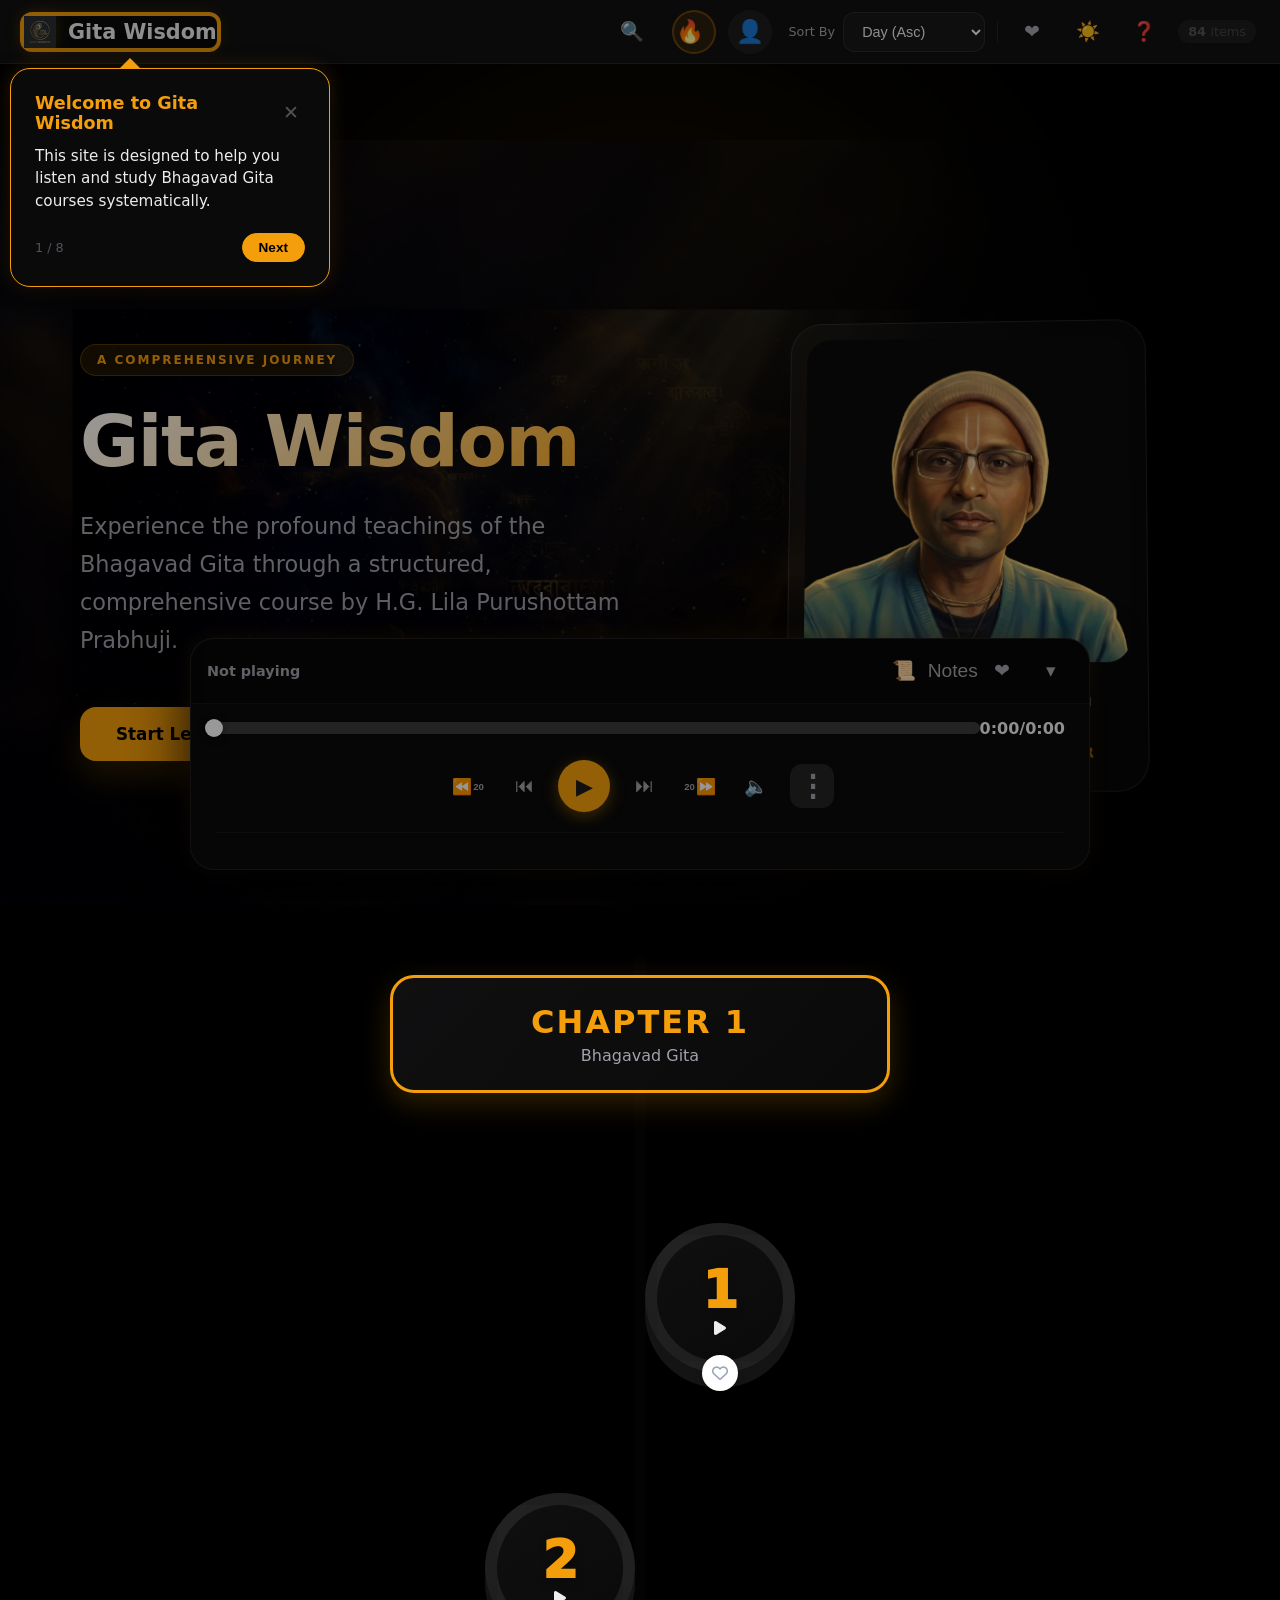
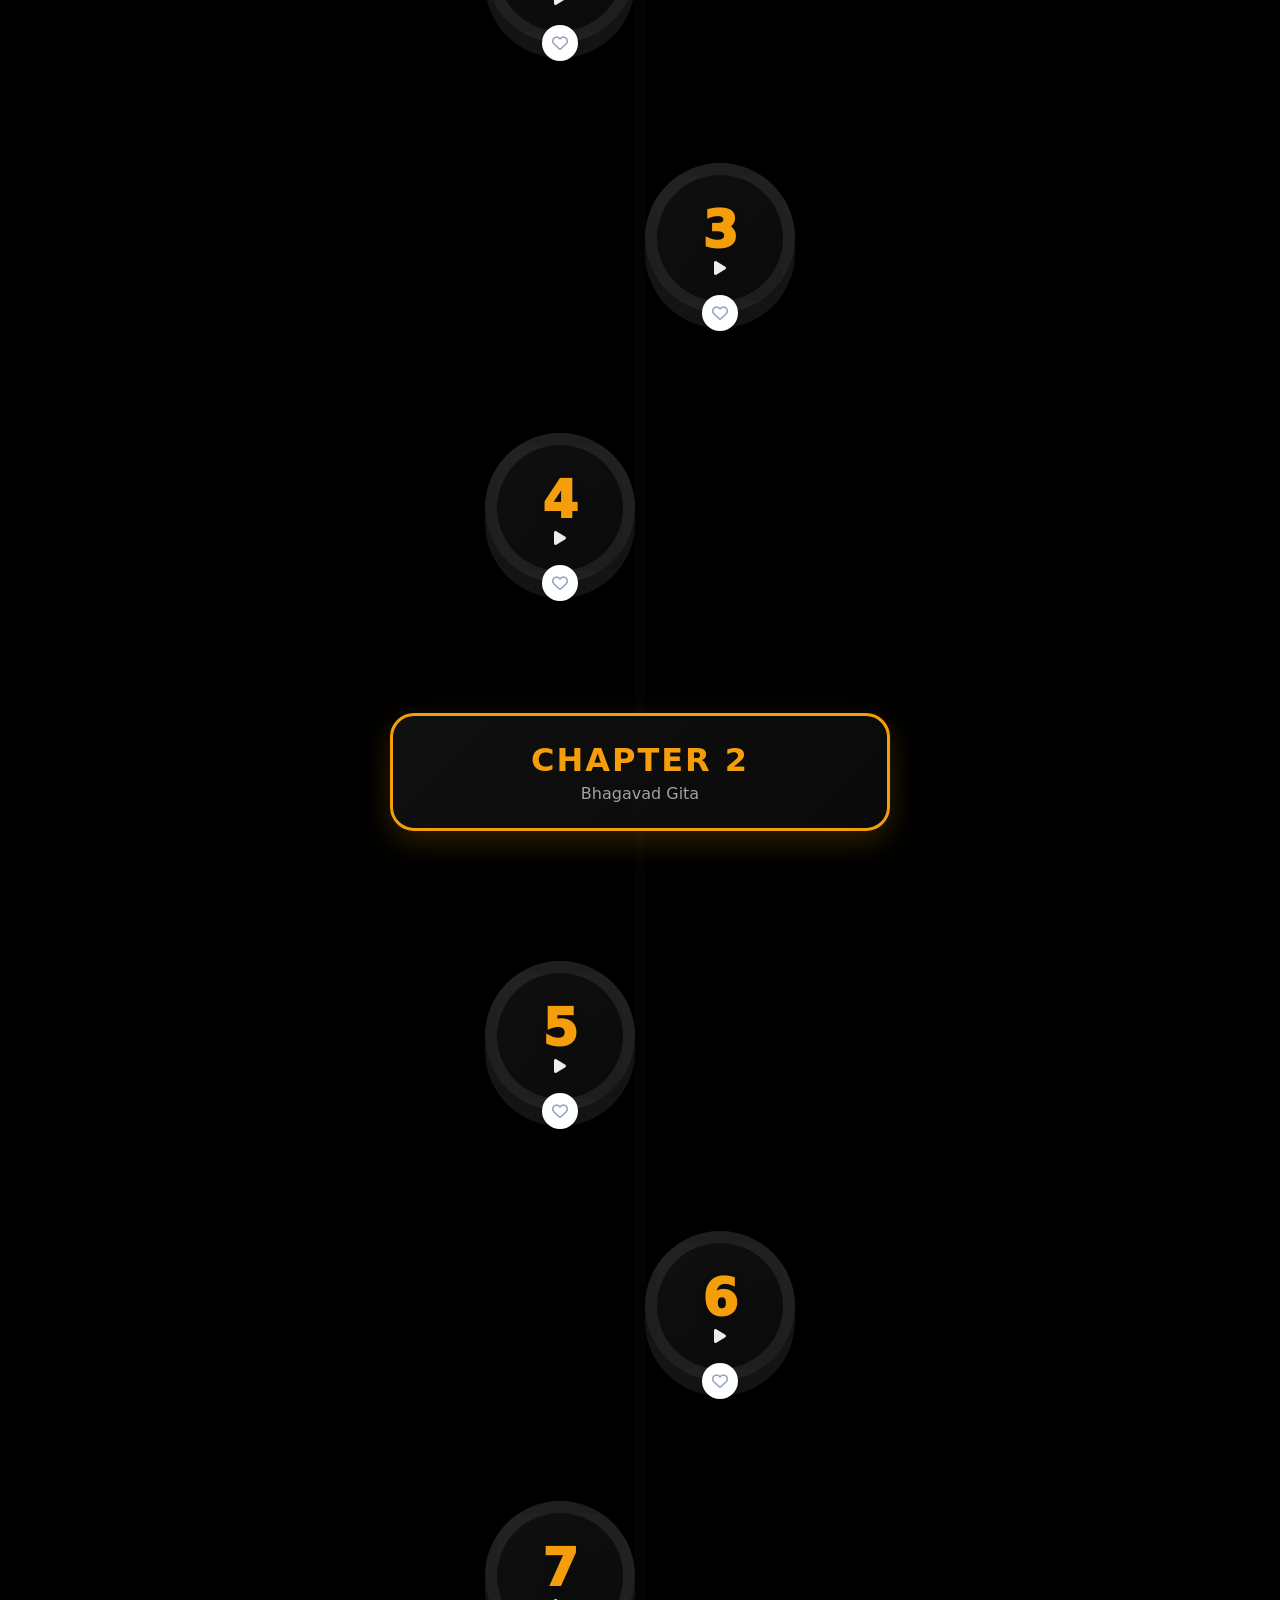
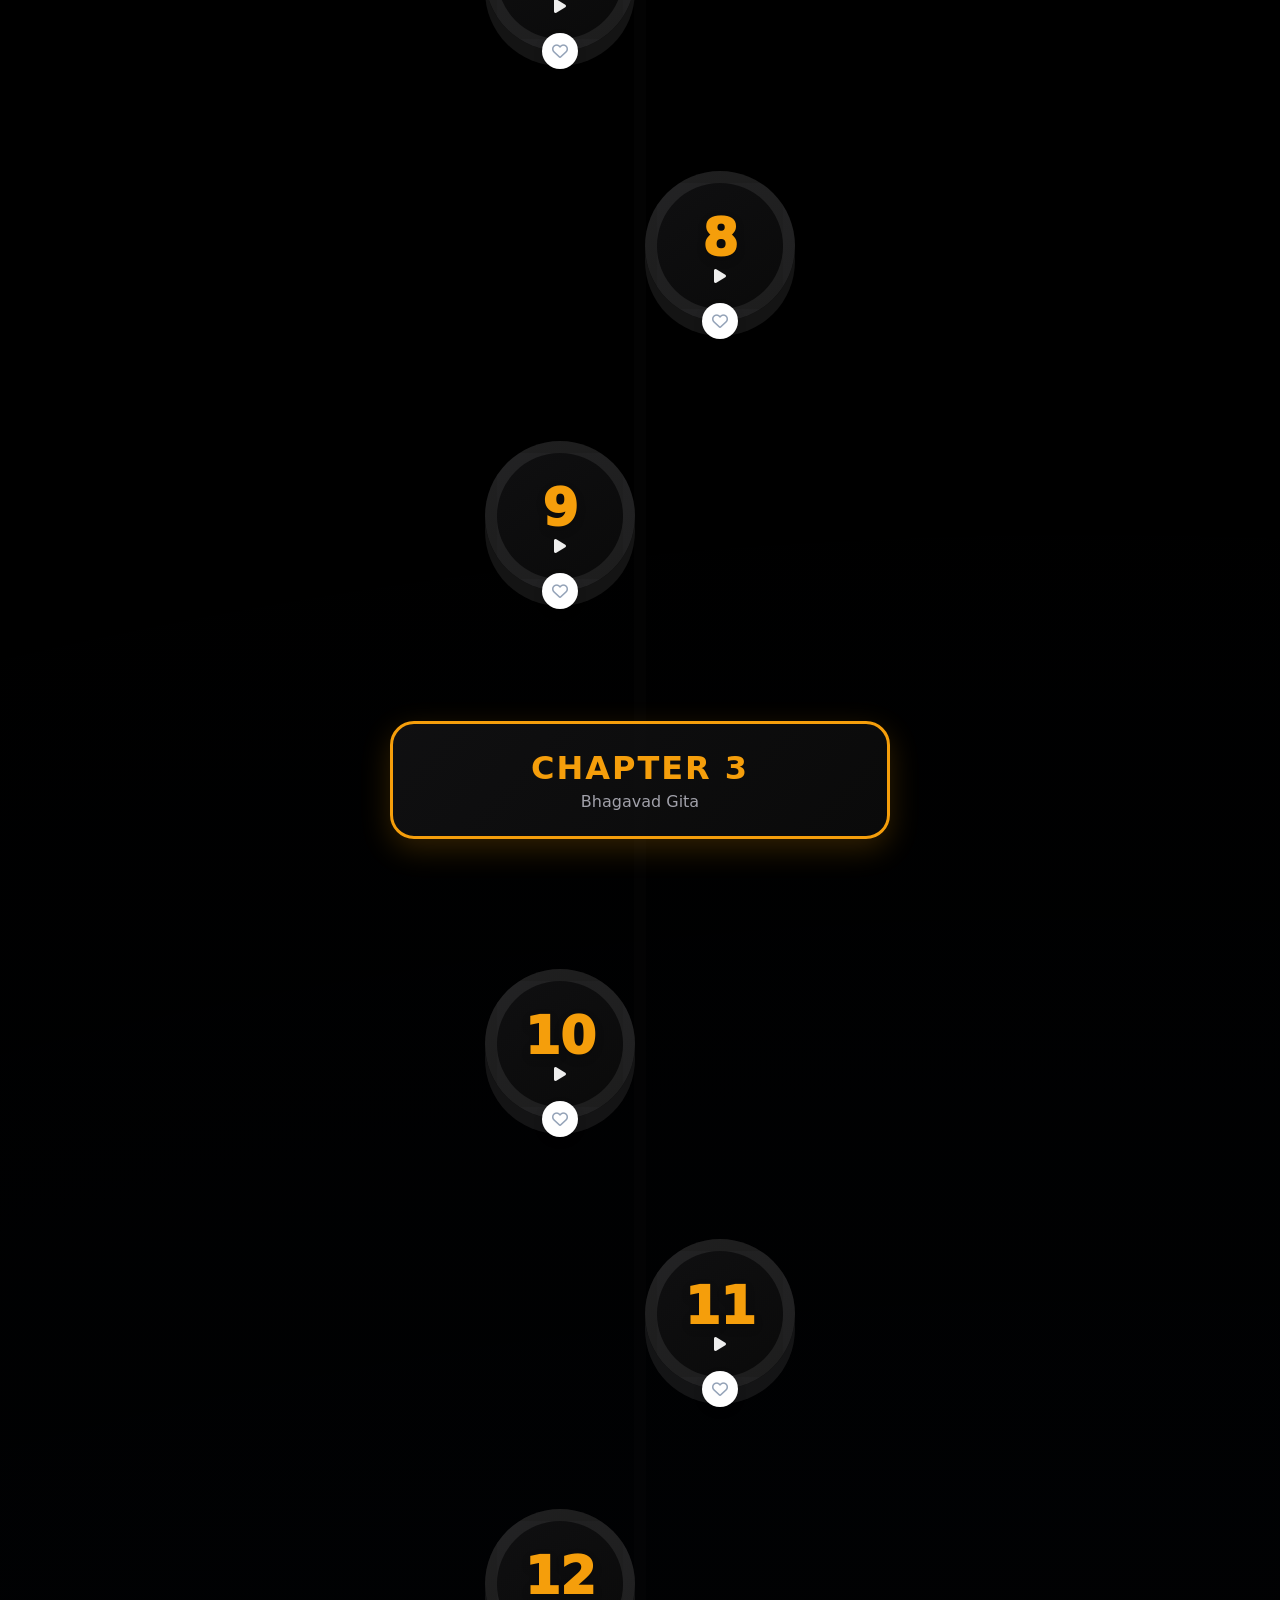
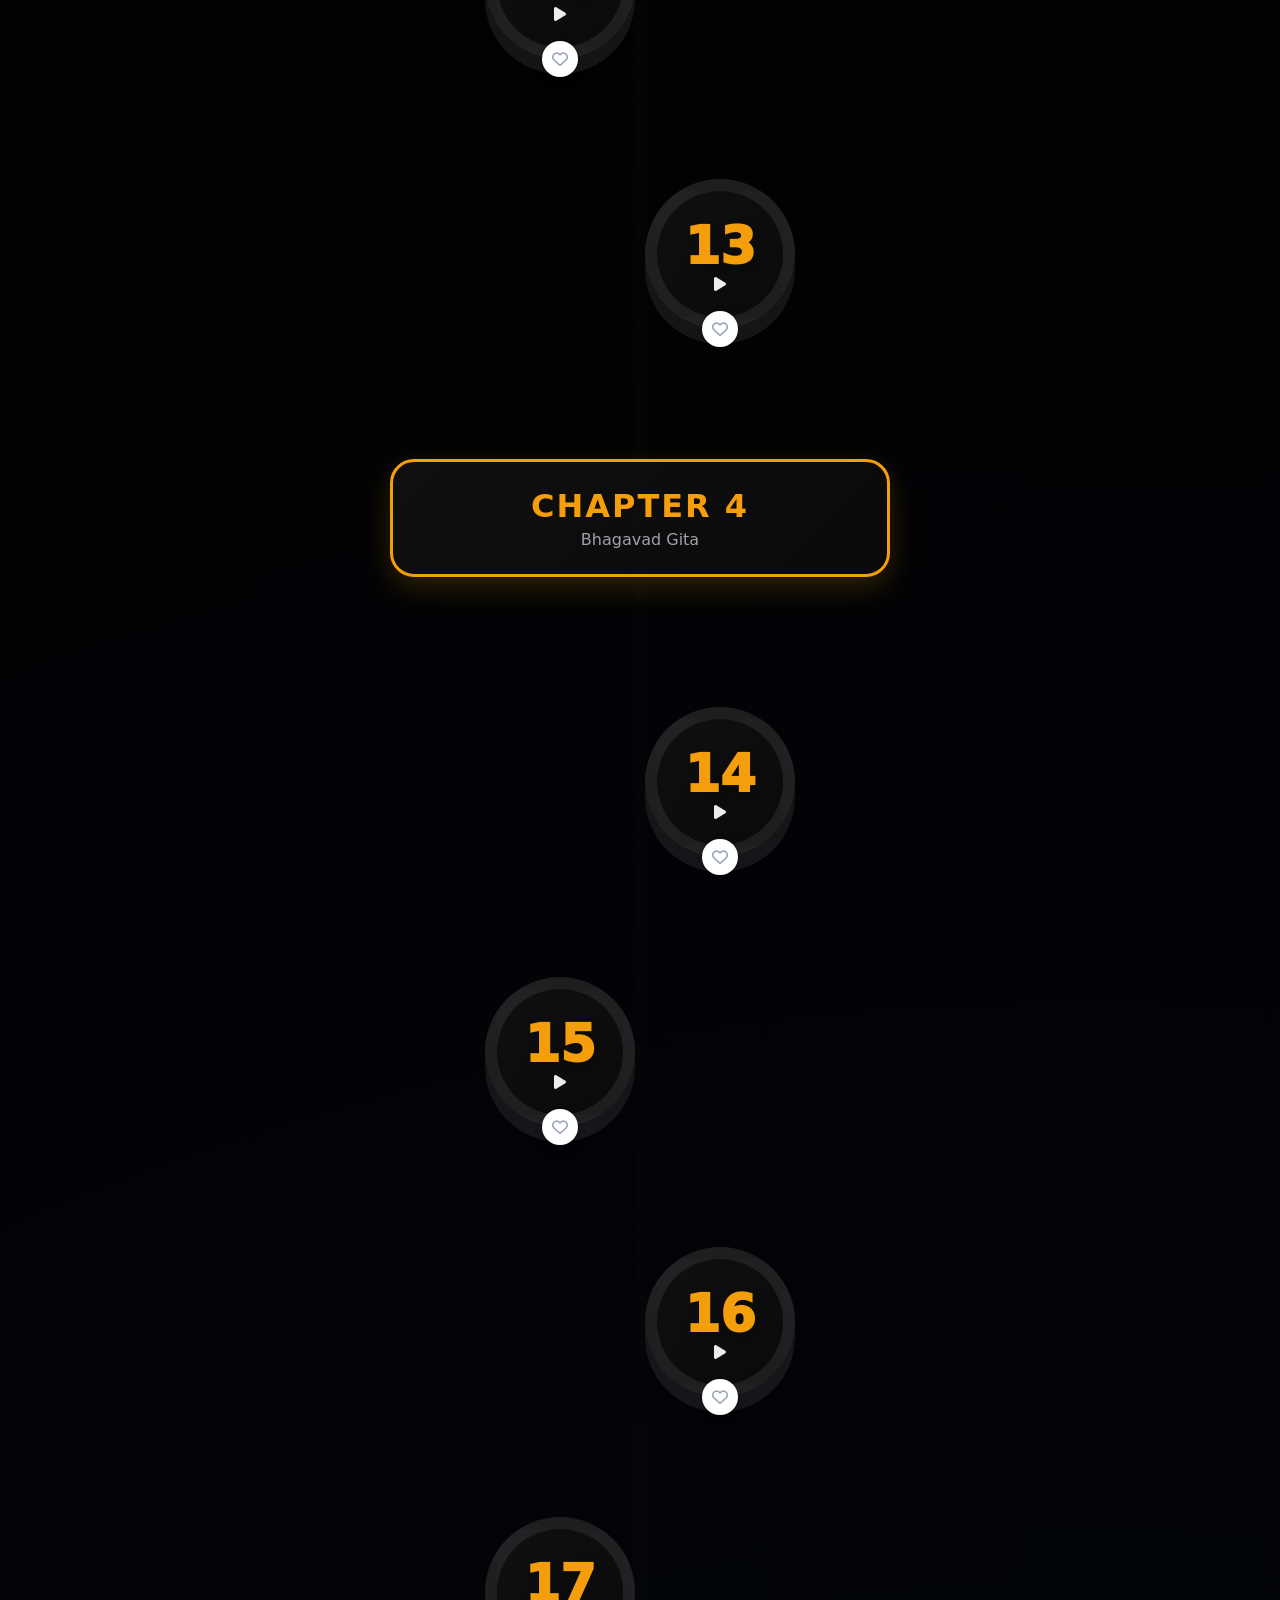
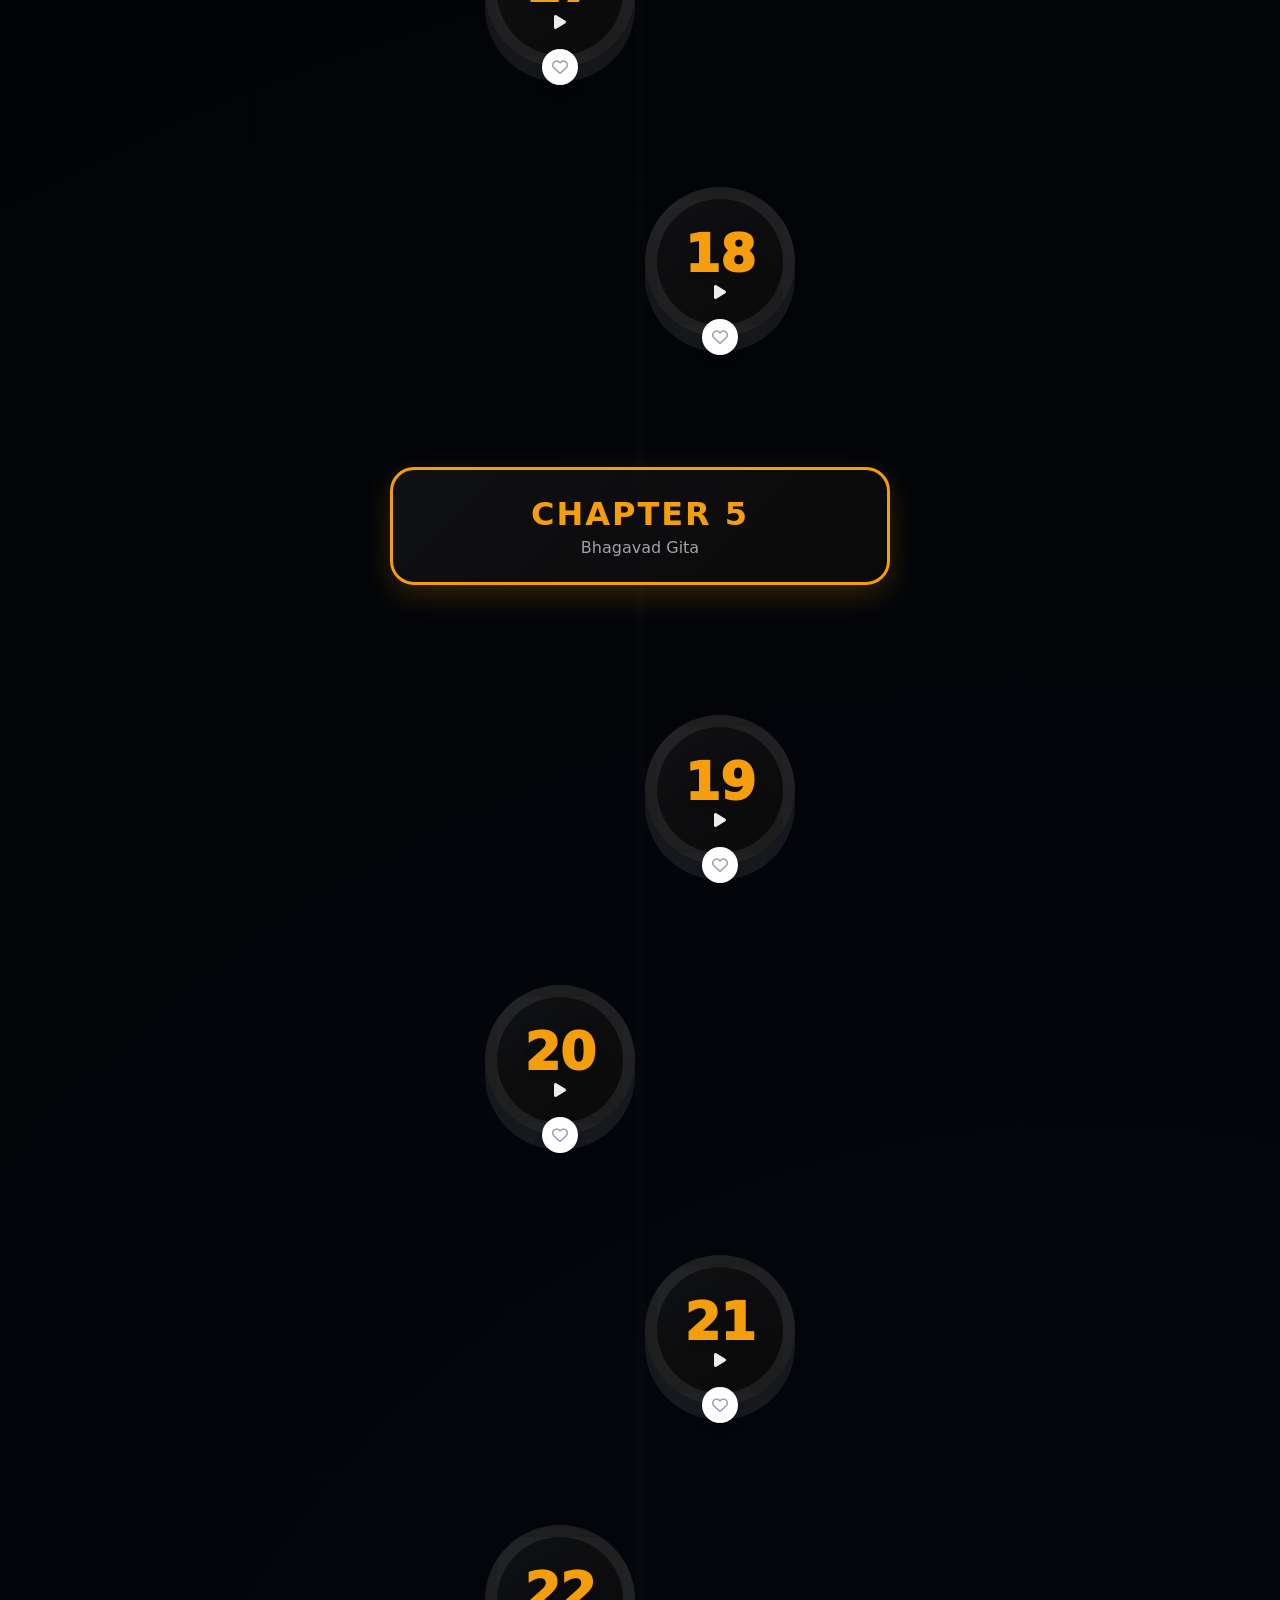
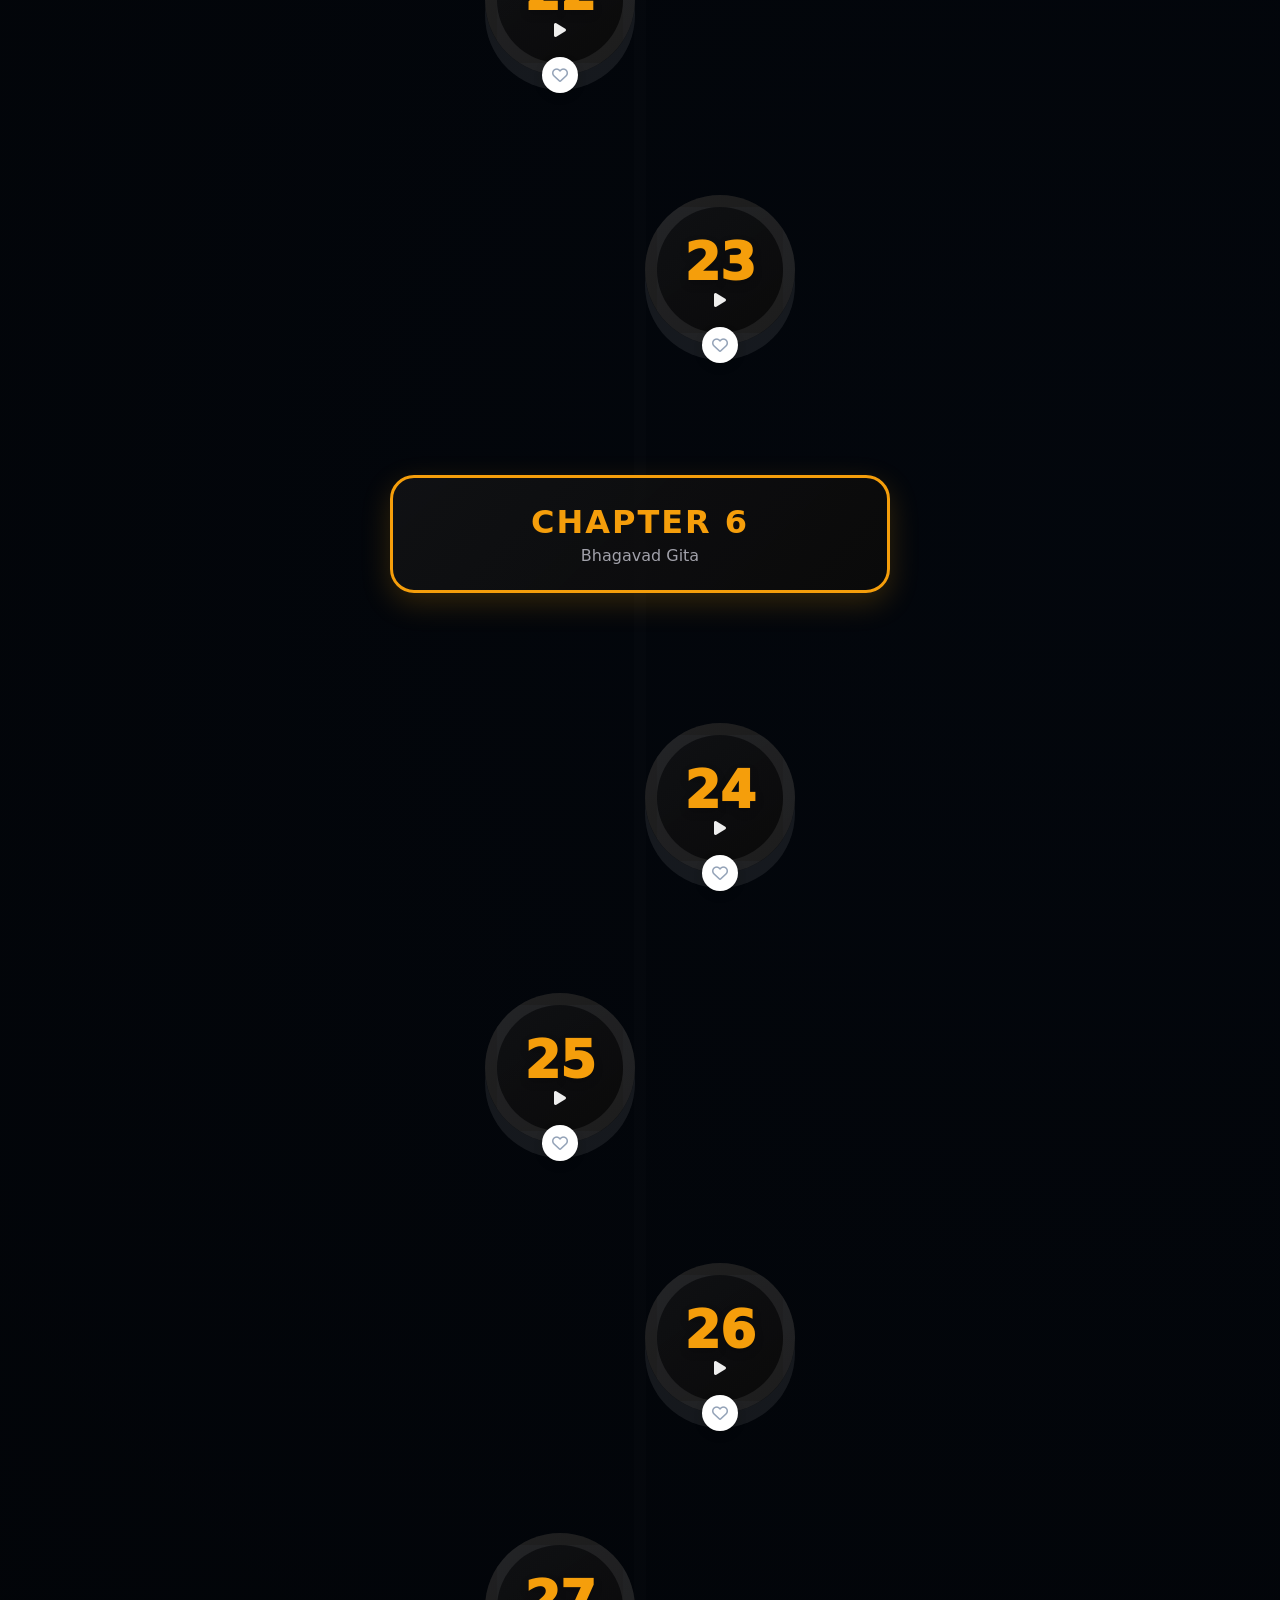
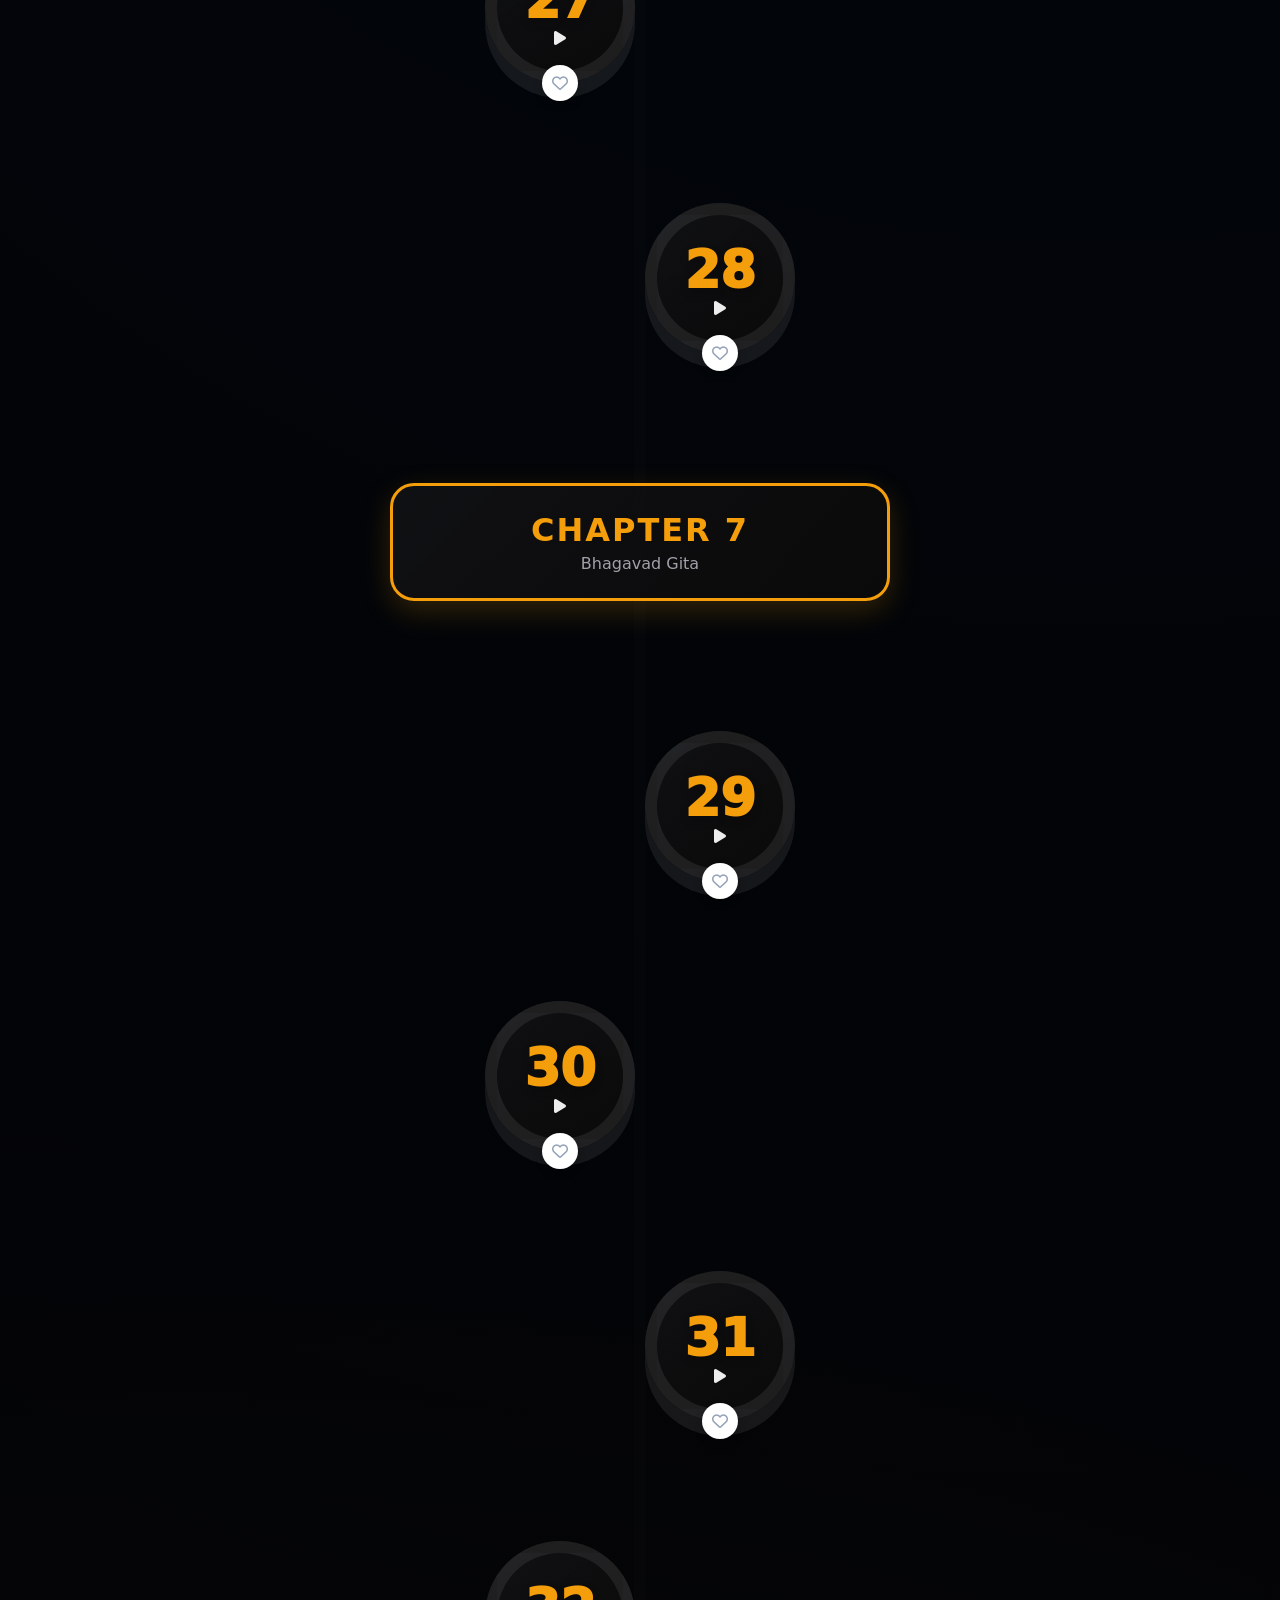
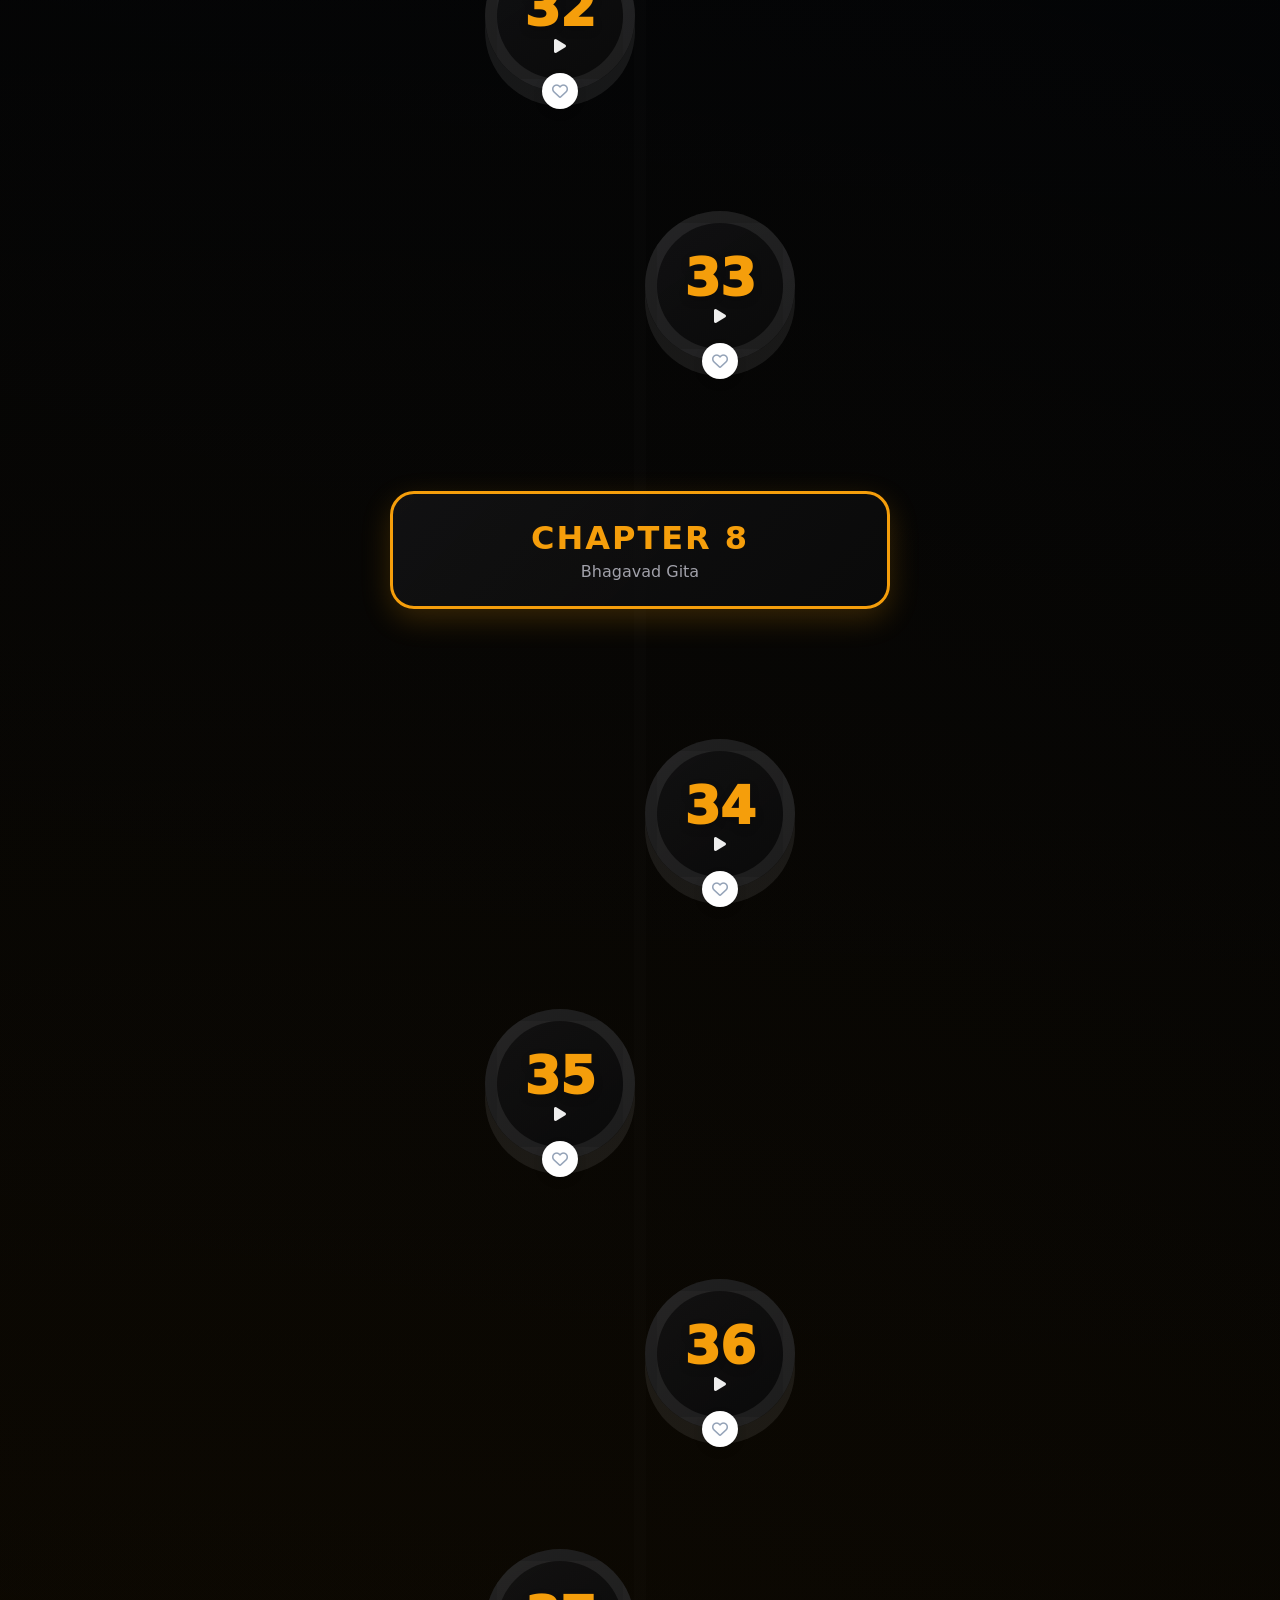
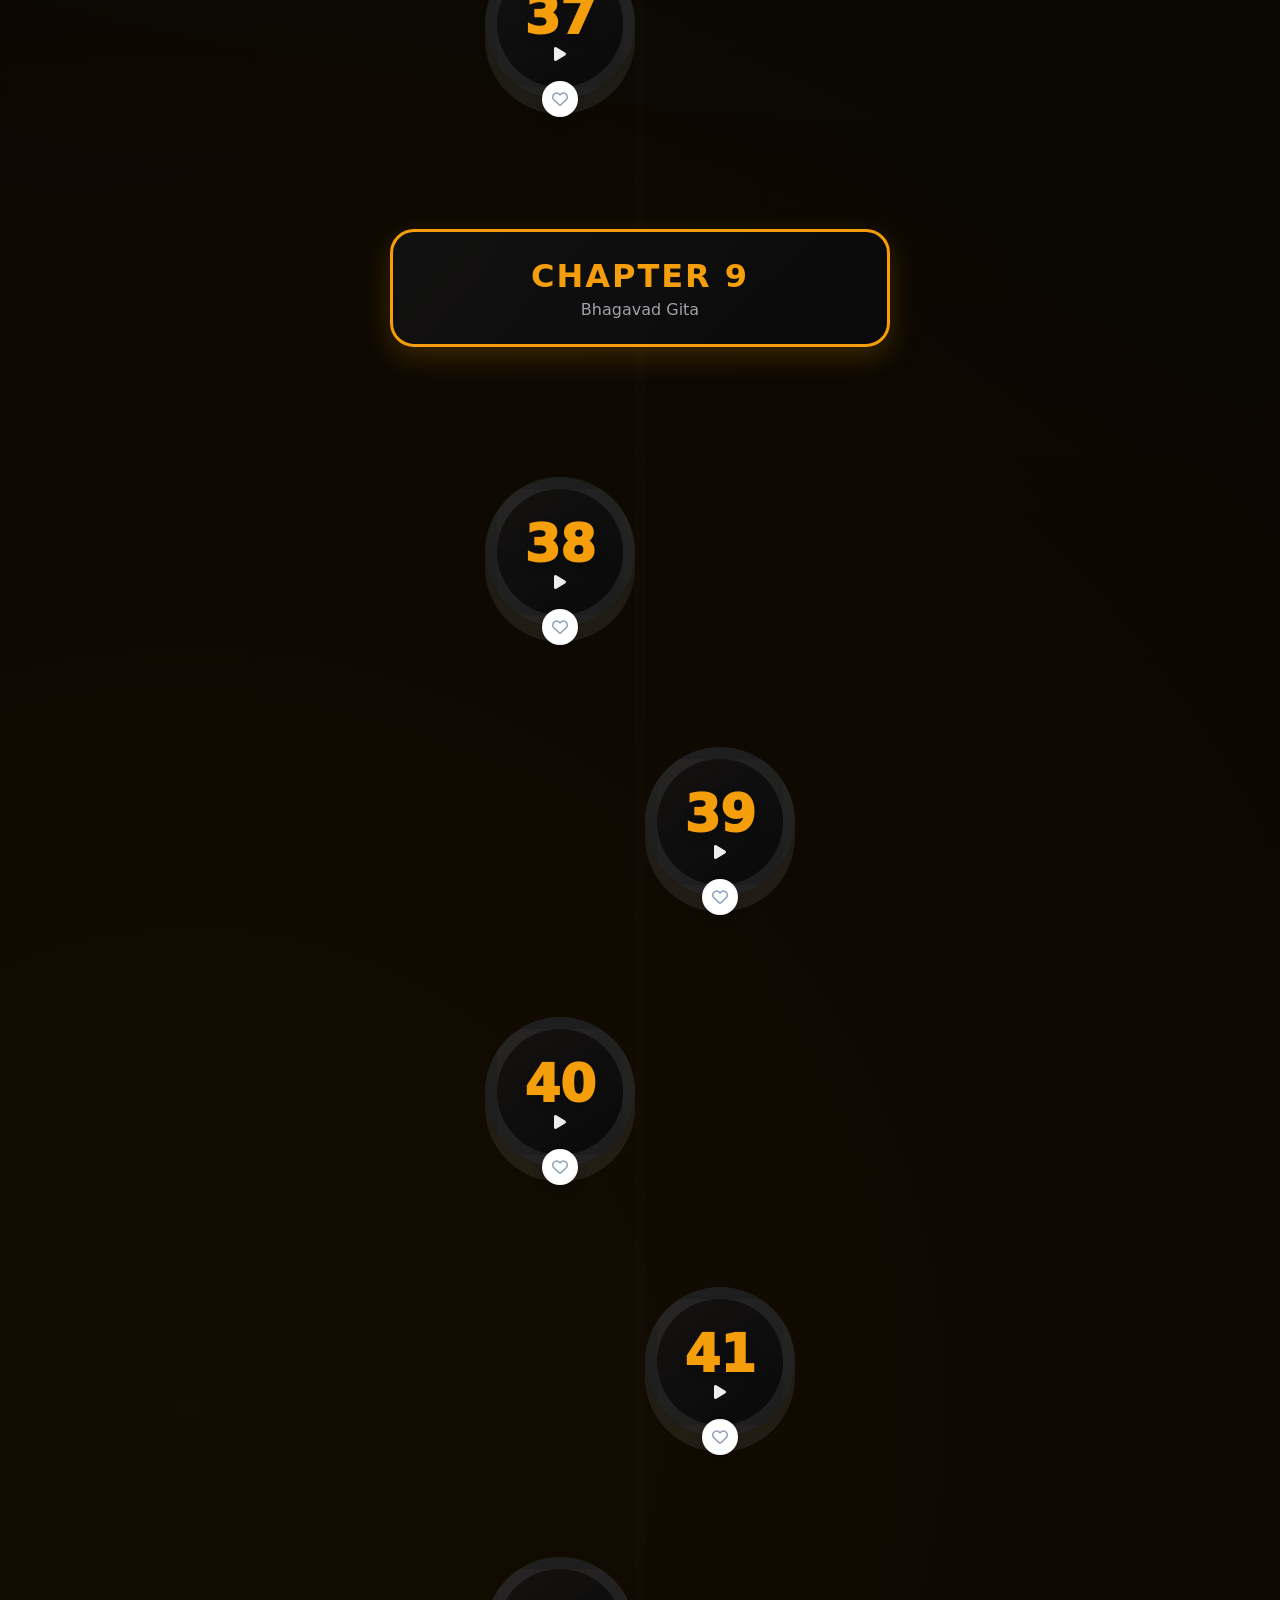
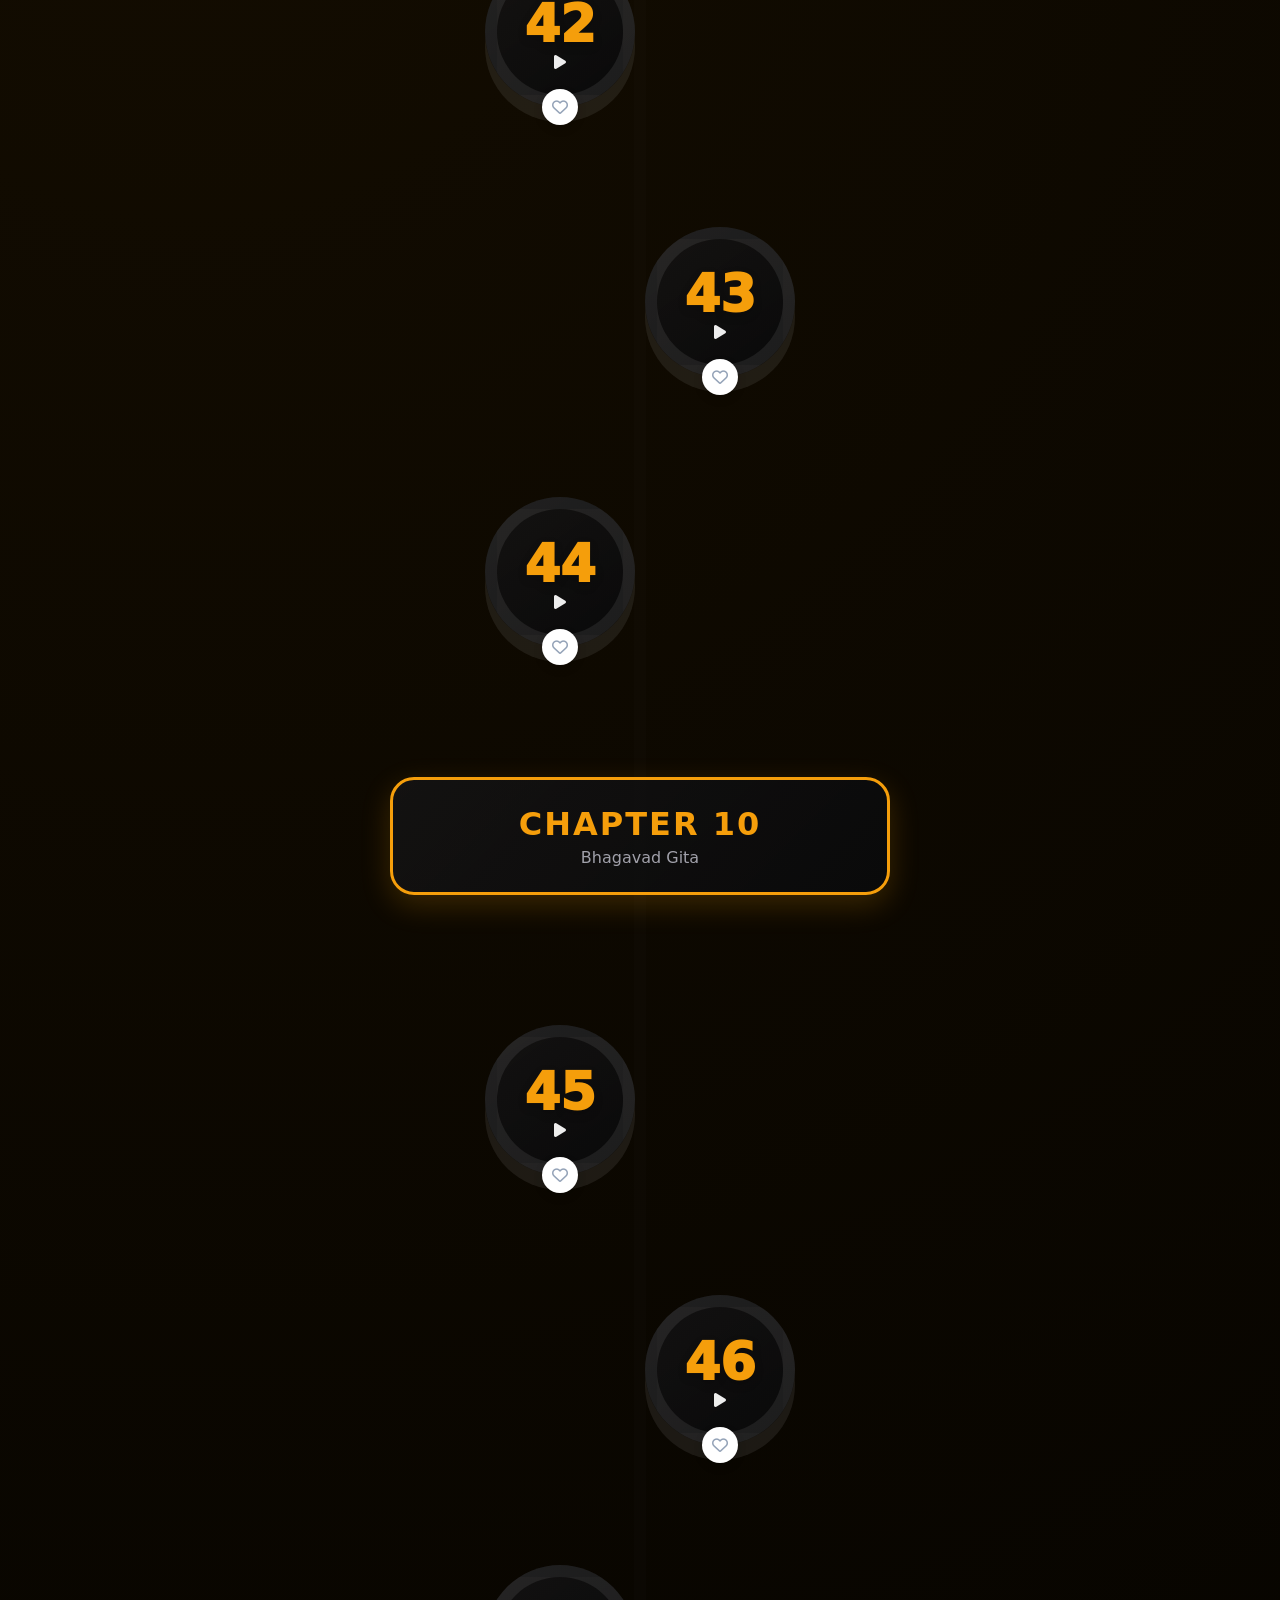
==== commit 335b62f2: "feat: implement core player functionality, dynamic audio list, search, sort, filter, and add transcr" ====
--- a/index.html
+++ b/index.html
@@ -19,6 +19,7 @@
                 </div>
             </div>
             <div class="nav-right">
+                <!-- Search remains visible outside -->
                 <div class="search-group" id="search-group">
                     <button id="search-toggle" class="icon-btn search-toggle" type="button"
                         title="Toggle Search">🔍</button>
@@ -27,42 +28,47 @@
                     </div>
                 </div>
 
-                <div class="tool-separator"></div>
-
-                <div class="sort-group-wrapper">
-                    <button id="sort-toggle" class="icon-btn" type="button" title="Sort options">⇅</button>
-                    <div class="sort-dropdown" id="sort-dropdown">
-                        <select id="sort" aria-label="Sort list">
-                            <option value="day-asc">Day (Asc)</option>
-                            <option value="day-desc">Day (Desc)</option>
-                            <option value="date-desc">Date (Newest)</option>
-                            <option value="date-asc">Date (Oldest)</option>
-                            <option value="title-asc">Title (A-Z)</option>
-                            <option value="title-desc">Title (Z-A)</option>
-                        </select>
-                    </div>
-                </div>
-
-                <button id="filter-favorites-btn" class="icon-btn fav-filter-btn" type="button"
-                    title="Show favorites only">❤</button>
-                <input type="checkbox" id="filter-favorites" style="display: none;" />
-
-                <div class="tool-separator"></div>
-
-                <a href="dashboard.html" class="icon-btn streak-counter" id="nav-streak-btn" title="View Streak">
-                    <span class="streak-icon">🔥</span>
-                    <span id="nav-streak-val">0</span>
-                </a>
-
-                <a href="dashboard.html" class="icon-btn profile-btn" title="View Dashboard">👤</a>
-
-                <button id="theme-toggle" class="icon-btn theme-toggle" type="button"
-                    title="Toggle Light/Dark Mode">🌓</button>
-
-                <button id="help-btn" class="icon-btn help-btn" type="button" title="Site Tutorial / Help">❓</button>
-
-                <div class="results-count" aria-live="polite">
-                    <span id="results-count">0</span>
+                <!-- Streak & Profile remain visible outside -->
+                <div class="nav-core-actions">
+                    <a href="dashboard.html" class="icon-btn streak-counter" id="nav-streak-btn" title="View Streak">
+                        <span class="streak-icon">🔥</span>
+                        <span id="nav-streak-val">0</span>
+                    </a>
+                    <a href="dashboard.html" class="icon-btn profile-btn" title="View Dashboard">👤</a>
+                </div>
+
+                <!-- Secondary Actions (Mobile Menu) -->
+                <div class="nav-menu">
+                    <button id="nav-menu-toggle" class="icon-btn menu-toggle" aria-label="Menu" type="button">☰</button>
+                    <div class="nav-menu-content" id="nav-menu-content">
+                        <div class="menu-group">
+                            <label>Sort By</label>
+                            <select id="sort" aria-label="Sort list">
+                                <option value="day-asc">Day (Asc)</option>
+                                <option value="day-desc">Day (Desc)</option>
+                                <option value="date-desc">Date (Newest)</option>
+                                <option value="date-asc">Date (Oldest)</option>
+                                <option value="title-asc">Title (A-Z)</option>
+                                <option value="title-desc">Title (Z-A)</option>
+                            </select>
+                        </div>
+
+                        <div class="menu-divider desktop-only"></div>
+
+                        <button id="filter-favorites-btn" class="icon-btn fav-filter-btn" type="button"
+                            title="Show favorites only">❤</button>
+                        <input type="checkbox" id="filter-favorites" style="display: none;" />
+
+                        <button id="theme-toggle" class="icon-btn theme-toggle" type="button"
+                            title="Toggle Light/Dark Mode">🌓</button>
+
+                        <button id="help-btn" class="icon-btn help-btn" type="button"
+                            title="Site Tutorial / Help">❓</button>
+
+                        <div class="results-count" aria-live="polite">
+                            <span id="results-count">0</span>
+                        </div>
+                    </div>
                 </div>
             </div>
         </nav>
@@ -97,25 +103,23 @@
     </section>
 
     <main class="container">
-        <!-- Kurukshetra Background Elements -->
+        <!-- Kurukshetra Background Elements (Restored) -->
         <div class="kurukshetra-decor" aria-hidden="true">
             <div class="chariot-silhouette"></div>
             <div class="battle-flag"></div>
             <div class="divine-rays"></div>
             <!-- Scattered Gita Assets (Individual) -->
             <div class="scattered-icons" id="scattered-icons">
-                <div class="icon-item gita-bow" style="top: 15%; left: 10%;"></div>
-                <div class="icon-item gita-feather" style="top: 40%; left: 85%;"></div>
-                <div class="icon-item gita-flute" style="top: 75%; left: 15%;"></div>
-                <div class="icon-item gita-lotus" style="top: 60%; left: 80%;"></div>
-                <div class="icon-item gita-conch" style="top: 85%; left: 45%;"></div>
-                <div class="icon-item gita-mace" style="top: 25%; left: 75%;"></div>
-                <div class="icon-item gita-wheel" style="top: 55%; left: 5%;"></div>
-                <div class="icon-item gita-diya" style="top: 90%; left: 80%;"></div>
-            </div>
-        </div>
-
-        <!-- Results count moved to nav, list follows -->
+                <div class="icon-item gita-bow roaming"></div>
+                <div class="icon-item gita-feather roaming"></div>
+                <div class="icon-item gita-flute roaming"></div>
+                <div class="icon-item gita-lotus roaming"></div>
+                <div class="icon-item gita-conch roaming"></div>
+                <div class="icon-item gita-mace roaming"></div>
+                <div class="icon-item gita-wheel roaming"></div>
+                <div class="icon-item gita-diya roaming"></div>
+            </div>
+        </div>
 
         <section id="audio-list" class="path-container" aria-label="Audio list">
             <!-- Audio list will be populated by JavaScript -->
@@ -124,6 +128,18 @@
         <section id="player-section" class="player-card docked" aria-label="Player">
             <div class="player-header">
                 <div class="now-title" id="now-title">Not playing</div>
+                <!-- Mini Player Controls (Visible only when collapsed) -->
+                <div class="mini-controls">
+                    <div class="circular-progress-container">
+                        <svg class="progress-ring" viewBox="0 0 40 40" width="40" height="40">
+                            <circle stroke="rgba(255, 255, 255, 0.1)" stroke-width="3" fill="transparent" r="18" cx="20"
+                                cy="20" />
+                            <circle class="progress-ring__circle" stroke="var(--accent-primary)" stroke-width="3"
+                                fill="transparent" r="18" cx="20" cy="20" stroke-linecap="round" />
+                        </svg>
+                        <button id="btn-mini-play" class="icon-btn mini-play-btn" title="Play/Pause">▶</button>
+                    </div>
+                </div>
                 <div class="player-actions">
                     <button id="player-transcript-btn" class="icon-btn" title="Open transcript"
                         aria-label="Open transcript" type="button">📜</button>
@@ -147,11 +163,13 @@
                             id="duration-time">0:00</span></div>
                 </div>
                 <div class="controls-row" id="custom-controls">
+
                     <button id="btn-back-20" class="icon-btn skip-btn" title="Back 20s">⏪<span>20</span></button>
                     <button id="btn-prev" class="icon-btn" title="Previous">⏮</button>
                     <button id="btn-play" class="icon-btn play-btn" title="Play/Pause">▶</button>
                     <button id="btn-next" class="icon-btn" title="Next">⏭</button>
                     <button id="btn-forward-20" class="icon-btn skip-btn" title="Forward 20s"><span>20</span>⏩</button>
+
                     <div class="volume-wrap">
                         <button id="btn-mute" class="icon-btn" title="Mute">🔈</button>
                         <div class="volume-slider">
--- a/style.css
+++ b/style.css
@@ -58,6 +58,12 @@
 *::before,
 *::after {
     box-sizing: border-box;
+}
+
+html,
+body {
+    overflow-x: hidden;
+    width: 100%;
 }
 
 body {
@@ -70,8 +76,7 @@
     color: var(--text-primary);
     -webkit-font-smoothing: antialiased;
     padding-bottom: calc(var(--player-height) + 40px);
-    height: 100vh;
-    overflow-y: scroll;
+    min-height: 100vh;
 }
 
 /* Navbar & Tool buttons */
@@ -119,8 +124,15 @@
 .nav-right {
     display: flex;
     align-items: center;
-    gap: 8px;
+    gap: 16px;
     flex-wrap: nowrap;
+}
+
+.nav-core-actions {
+    display: flex;
+    align-items: center;
+    gap: 12px;
+    flex-shrink: 0;
 }
 
 .tool-separator {
@@ -143,31 +155,109 @@
 }
 
 /* Tool Toggles & Dropdowns */
-.sort-group-wrapper {
+.nav-menu {
     position: relative;
 }
 
-.sort-dropdown {
-    position: absolute;
-    top: calc(100% + 12px);
-    right: 0;
-    background: var(--bg-surface);
-    border: 1px solid var(--border-color);
-    border-radius: var(--radius-md);
-    padding: 8px;
-    min-width: 180px;
-    box-shadow: var(--shadow-lg);
-    opacity: 0;
-    visibility: hidden;
-    transform: translateY(-10px);
-    transition: all 0.2s cubic-bezier(0.16, 1, 0.3, 1);
-    z-index: 1001;
-}
-
-.sort-group-wrapper.active .sort-dropdown {
-    opacity: 1;
-    visibility: visible;
-    transform: translateY(0);
+.menu-toggle {
+    display: none;
+    font-size: 1.5rem;
+    padding: 0 8px;
+}
+
+.nav-menu-content {
+    display: flex;
+    align-items: center;
+    gap: 12px;
+}
+
+.menu-group {
+    display: flex;
+    align-items: center;
+    gap: 8px;
+}
+
+.menu-group label {
+    font-size: 0.8rem;
+    color: var(--text-secondary);
+    white-space: nowrap;
+}
+
+.menu-divider {
+    width: 1px;
+    height: 20px;
+    background: var(--border-color);
+}
+
+@media (max-width: 900px) {
+    .menu-toggle {
+        display: flex;
+    }
+
+    .nav-menu-content {
+        position: absolute;
+        top: calc(100% + 12px);
+        right: 0;
+        flex-direction: column;
+        background: var(--bg-surface);
+        border: 1px solid var(--border-color);
+        border-radius: var(--radius-lg);
+        padding: 20px;
+        min-width: 250px;
+        box-shadow: 0 10px 40px rgba(0, 0, 0, 0.5);
+        align-items: stretch;
+        gap: 20px;
+        opacity: 0;
+        visibility: hidden;
+        transform: translateY(-10px);
+        transition: all 0.3s cubic-bezier(0.16, 1, 0.3, 1);
+        z-index: 1001;
+        backdrop-filter: blur(20px);
+        -webkit-backdrop-filter: blur(20px);
+    }
+
+    .nav-menu-content.is-open {
+        opacity: 1;
+        visibility: visible;
+        transform: translateY(0);
+    }
+
+    .menu-group {
+        flex-direction: column;
+        align-items: flex-start;
+        width: 100%;
+    }
+
+    .menu-group select {
+        width: 100%;
+        margin-top: 4px;
+    }
+
+    .desktop-only {
+        display: none;
+    }
+}
+
+@media (min-width: 901px) {
+    .nav-menu-content {
+        display: flex !important;
+        opacity: 1 !important;
+        visibility: visible !important;
+        transform: none !important;
+        position: static !important;
+        background: transparent !important;
+        border: none !important;
+        padding: 0 !important;
+        box-shadow: none !important;
+        flex-direction: row !important;
+        align-items: center !important;
+        gap: 12px !important;
+        backdrop-filter: none !important;
+    }
+
+    .menu-toggle {
+        display: none !important;
+    }
 }
 
 .sort-dropdown select {
@@ -367,7 +457,7 @@
     transform: scale(1.1);
 }
 
-/* Player Section (Docked) */
+/* Player Section (Docked) - Made Opaque for Clarity */
 .player-card.docked {
     position: fixed;
     bottom: 30px;
@@ -375,17 +465,43 @@
     right: 20px;
     margin: 0 auto;
     max-width: 900px;
-    background: var(--bg-glass);
-    backdrop-filter: blur(30px);
-    -webkit-backdrop-filter: blur(30px);
-    border: 1px solid rgba(255, 255, 255, 0.1);
+    background: var(--bg-surface) !important;
+    /* Theme-aware opaque background */
+    border: 1px solid var(--border-color) !important;
     border-radius: 24px;
-    box-shadow: 0 20px 50px rgba(0, 0, 0, 0.7);
+    box-shadow: 0 20px 60px rgba(0, 0, 0, 0.9), 0 0 20px rgba(245, 158, 11, 0.15) !important;
     z-index: 1000;
     padding: 0;
     overflow: visible;
     animation: slideUp 0.4s cubic-bezier(0.16, 1, 0.3, 1);
-    transition: transform 0.4s cubic-bezier(0.16, 1, 0.3, 1);
+    transition: transform 0.4s cubic-bezier(0.16, 1, 0.3, 1), background 0.3s ease;
+}
+
+/* Sub-styles for player motifs to ensure button legibility */
+.player-motif {
+    opacity: 0.5 !important;
+    filter: brightness(1.1) drop-shadow(0 0 10px rgba(245, 158, 11, 0.3)) !important;
+    pointer-events: none !important;
+    transform: scale(0.8);
+}
+
+.player-card.docked:hover .player-motif {
+    opacity: 0.7 !important;
+}
+
+@media (max-width: 600px) {
+    .player-card.docked {
+        bottom: 0;
+        left: 0;
+        right: 0;
+        border-radius: 20px 20px 0 0;
+        max-width: 100%;
+    }
+
+    .player-motif {
+        display: none !important;
+        /* Hide motifs on small screens for better space usage */
+    }
 }
 
 .player-card.collapsed {
@@ -510,8 +626,9 @@
     display: flex;
     justify-content: center;
     align-items: center;
-    gap: 8px;
+    gap: 12px;
     padding: 8px 0;
+    position: relative;
 }
 
 /* Buttons - Uniform Sizing */
@@ -2616,8 +2733,54 @@
 }
 
 .icon-item {
-    display: none !important;
-    /* HIDDEN: Assets have baked-in white backgrounds */
+    position: absolute;
+    width: clamp(60px, 10vw, 150px);
+    /* Reduced size for better balance */
+    height: clamp(60px, 10vw, 150px);
+    background-size: contain;
+    background-repeat: no-repeat;
+    background-position: center;
+    mix-blend-mode: screen;
+    opacity: 0.6;
+    /* More subtle base state */
+    /* Subtle neutral filter */
+    filter: drop-shadow(0 0 10px rgba(245, 158, 11, 0.2)) brightness(1);
+    animation: float-advanced 20s ease-in-out infinite;
+    z-index: 1;
+    transition: transform 0.6s cubic-bezier(0.34, 1.56, 0.64, 1),
+        opacity 0.4s ease,
+        filter 0.4s ease;
+    will-change: transform, opacity, left, top;
+    pointer-events: auto;
+    cursor: pointer;
+}
+
+.icon-item:hover,
+.icon-item.is-active {
+    opacity: 1 !important;
+    transform: scale(1.2) rotate(10deg);
+    /* High-intensity glow reserved for hover */
+    filter: drop-shadow(0 0 40px rgba(245, 158, 11, 0.8)) brightness(1.4) saturate(1.5);
+    z-index: 100;
+}
+
+@media (max-width: 768px) {
+    .chariot-silhouette {
+        width: 60vw;
+        height: 45vw;
+        right: -10vw;
+    }
+
+    .divine-rays {
+        width: 150vw;
+        height: 150vw;
+        top: -20vh;
+    }
+
+    /* Hide some icons on mobile to keep it clean */
+    .icon-item:nth-child(n+5) {
+        display: none;
+    }
 }
 
 [data-theme="light"] .icon-item {
@@ -2662,6 +2825,22 @@
 .icon-item.gita-diya {
     background-image: url('assets/gita_diya.png');
     animation-delay: -7s;
+}
+
+@keyframes float-advanced {
+
+    0%,
+    100% {
+        transform: translate(0, 0) rotate(0deg);
+    }
+
+    33% {
+        transform: translate(30px, -40px) rotate(10deg);
+    }
+
+    66% {
+        transform: translate(-20px, 30px) rotate(-10deg);
+    }
 }
 
 @keyframes float-soft {
@@ -3038,4 +3217,399 @@
     margin-bottom: 20px;
     font-weight: 600;
     color: var(--text-secondary);
+}
+
+/* Mobile Responsiveness */
+@media (max-width: 600px) {
+    .player-card.docked {
+        bottom: 0;
+        left: 0;
+        right: 0;
+        border-radius: 20px 20px 0 0;
+        border-bottom: none;
+    }
+
+    .controls-row {
+        justify-content: center;
+        gap: 2px;
+    }
+
+    /* Unhide controls so all functions are available */
+    /* Adjust sizes slightly to fit all in one row */
+    #btn-prev,
+    #btn-back-20,
+    #btn-forward-20,
+    .volume-wrap {
+        display: flex;
+        /* Restore display */
+    }
+
+    .volume-wrap {
+        display: flex;
+        justify-content: center;
+    }
+
+    /* Ensure Play, Next, and Menu are visible and well-spaced */
+    #btn-play {
+        width: 44px;
+        height: 44px;
+        font-size: 1.1rem;
+    }
+
+    .icon-btn {
+        width: 38px;
+        height: 38px;
+        font-size: 0.9rem;
+    }
+
+    .player-body {
+        padding: 12px 16px 16px;
+    }
+
+    .progress-times {
+        font-size: 0.9rem;
+    }
+
+    /* Fixed menu for mobile */
+    .player-menu {
+        position: fixed;
+        bottom: 80px;
+        right: 10px;
+        top: auto;
+        margin: 0;
+        max-height: 50vh;
+    }
+}
+
+
+/* --- Consolidated Mini-Player Styles --- */
+.player-header {
+    gap: 12px;
+    padding: 10px 16px;
+    position: relative;
+}
+
+.now-title {
+    flex: 1;
+    min-width: 0;
+    font-size: 0.9rem;
+    white-space: nowrap;
+    overflow: hidden;
+    text-overflow: ellipsis;
+}
+
+.mini-controls {
+    display: none;
+    align-items: center;
+    justify-content: center;
+    flex-shrink: 0;
+    z-index: 20;
+}
+
+.player-card.collapsed .mini-controls {
+    display: flex !important;
+}
+
+.player-card.collapsed .player-actions button:not(#player-collapse-btn) {
+    display: none !important;
+}
+
+.circular-progress-container {
+    position: relative;
+    width: 44px;
+    height: 44px;
+    display: flex;
+    align-items: center;
+    justify-content: center;
+    cursor: pointer;
+}
+
+.progress-ring {
+    transform: rotate(-90deg);
+    pointer-events: none;
+    /* Ensure SVG doesn't block clicks */
+}
+
+.progress-ring__circle {
+    transition: stroke-dashoffset 0.1s linear;
+    stroke: var(--accent-primary);
+    pointer-events: none;
+}
+
+.mini-play-btn {
+    position: absolute;
+    top: 50%;
+    left: 50% !important;
+    transform: translate(-50%, -50%) !important;
+    width: 32px;
+    height: 32px;
+    border-radius: 50%;
+    background: rgba(255, 255, 255, 0.08);
+    border: none;
+    color: var(--text-primary);
+    display: flex !important;
+    align-items: center;
+    justify-content: center;
+    font-size: 0.85rem;
+    padding: 0;
+    cursor: pointer;
+    z-index: 25;
+    transition: transform 0.1s, background 0.2s;
+}
+
+.mini-play-btn:active {
+    transform: translate(-50%, -50%) scale(0.9) !important;
+}
+
+.mini-play-btn:hover {
+    background: rgba(255, 255, 255, 0.15);
+    color: var(--accent-primary);
+}
+
+.player-actions {
+    position: relative;
+    z-index: 10;
+    flex-shrink: 0;
+}
+
+/* --- Transcript Panel Consolidated --- */
+.transcript-panel {
+    position: fixed;
+    top: 80px;
+    right: 20px;
+    width: 380px;
+    height: calc(100vh - 120px);
+    background: var(--bg-glass);
+    backdrop-filter: blur(30px);
+    -webkit-backdrop-filter: blur(30px);
+    border: 1px solid var(--border-color);
+    border-radius: var(--radius-lg);
+    box-shadow: var(--shadow-lg);
+    z-index: 1100;
+    display: flex;
+    flex-direction: column;
+    transition: transform 0.3s cubic-bezier(0.4, 0, 0.2, 1), opacity 0.3s ease;
+    overflow: hidden;
+}
+
+.transcript-panel.is-hidden {
+    transform: translateX(120%);
+    opacity: 0;
+    pointer-events: none;
+}
+
+.transcript-header {
+    padding: 16px 20px;
+    border-bottom: 1px solid var(--border-color);
+    display: flex;
+    justify-content: space-between;
+    align-items: center;
+}
+
+.transcript-search {
+    padding: 12px 20px;
+    border-bottom: 1px solid var(--border-color);
+}
+
+.transcript-search input {
+    width: 100%;
+    padding: 10px 16px;
+    background: var(--bg-main);
+    border: 1px solid var(--border-color);
+    border-radius: 8px;
+    color: var(--text-primary);
+    font-size: 0.9rem;
+    outline: none;
+    transition: border-color 0.2s;
+}
+
+.transcript-search input:focus {
+    border-color: var(--accent-primary);
+}
+
+.transcript-content {
+    flex: 1;
+    overflow-y: auto;
+    padding: 10px 0;
+    scroll-behavior: smooth;
+}
+
+.transcript-line {
+    padding: 12px 20px;
+    cursor: pointer;
+    transition: background 0.2s, border-left 0.2s;
+    border-left: 3px solid transparent;
+    user-select: text;
+}
+
+.transcript-line:hover {
+    background: rgba(255, 255, 255, 0.03);
+}
+
+.transcript-line.active {
+    background: rgba(var(--accent-primary-rgb), 0.1);
+    border-left-color: var(--accent-primary);
+}
+
+.line-time {
+    display: block;
+    font-size: 0.75rem;
+    color: var(--accent-primary);
+    margin-bottom: 4px;
+    font-family: monospace;
+    opacity: 0.8;
+}
+
+.line-speaker {
+    display: block;
+    font-weight: 600;
+    font-size: 0.85rem;
+    color: var(--text-secondary);
+    margin-bottom: 4px;
+    text-transform: uppercase;
+    letter-spacing: 0.5px;
+}
+
+.line-text {
+    font-size: 1rem;
+    line-height: 1.6;
+    color: var(--text-primary);
+}
+
+.transcript-line.active .line-text {
+    color: var(--accent-primary);
+    font-weight: 500;
+}
+
+.transcript-placeholder {
+    padding: 40px;
+    text-align: center;
+    color: var(--text-secondary);
+    font-style: italic;
+    font-size: 0.9rem;
+}
+
+/* Mobile Adjustments for Transcript */
+@media (max-width: 768px) {
+    .transcript-panel {
+        top: 0;
+        right: 0;
+        width: 100%;
+        height: 100%;
+        border-radius: 0;
+        z-index: 2000;
+    }
+
+    .transcript-panel.is-hidden {
+        transform: translateY(100%);
+    }
+}
+
+
+/* --- Gita Decorative Icons in Player --- */
+.player-decorations {
+    display: flex;
+    gap: 8px;
+    align-items: center;
+    pointer-events: none;
+    opacity: 0.7;
+    transition: opacity 0.3s;
+}
+
+.player-card:hover .player-decorations {
+    opacity: 1;
+}
+
+.player-decorations.left {
+    margin-right: 15px;
+}
+
+.player-decorations.right {
+    margin-left: 15px;
+}
+
+/* Using global .icon-item for both background and player for consistency */
+
+.gita-bow {
+    background-image: url('assets/gita_bow.png');
+    animation-delay: 0s;
+}
+
+.gita-flute {
+    background-image: url('assets/gita_flute.png');
+    animation-delay: 1s;
+}
+
+.gita-wheel {
+    background-image: url('assets/gita_wheel.png');
+    animation-delay: 2s;
+}
+
+.gita-lotus {
+    background-image: url('assets/gita_lotus.png');
+    animation-delay: 0.5s;
+}
+
+.gita-conch {
+    background-image: url('assets/gita_conch.png');
+    animation-delay: 1.5s;
+}
+
+.gita-feather {
+    background-image: url('assets/gita_feather.png');
+    animation-delay: 2.5s;
+}
+
+@keyframes float-icon {
+
+    0%,
+    100% {
+        transform: translateY(0);
+        filter: drop-shadow(0 0 5px var(--accent-glow));
+    }
+
+    50% {
+        transform: translateY(-5px);
+        filter: drop-shadow(0 0 8px var(--accent-primary));
+    }
+}
+
+@media (max-width: 600px) {
+    .player-decorations {
+        display: none;
+    }
+}
+
+/* Restoring mobile adjustments for the consolidated transcript panel */
+@media (max-width: 768px) {
+    .transcript-panel {
+        top: 0;
+        right: 0;
+        width: 100%;
+        height: 100%;
+        border-radius: 0;
+        z-index: 2000;
+    }
+
+    .transcript-panel.is-hidden {
+        transform: translateY(100%);
+    }
+}
+
+/* Custom Scrollbar to fix 'Grey Strip' */
+::-webkit-scrollbar {
+    width: 8px;
+}
+
+::-webkit-scrollbar-track {
+    background: var(--bg-deep);
+}
+
+::-webkit-scrollbar-thumb {
+    background: var(--border-color);
+    border-radius: 10px;
+}
+
+::-webkit-scrollbar-thumb:hover {
+    background: var(--text-muted);
 }
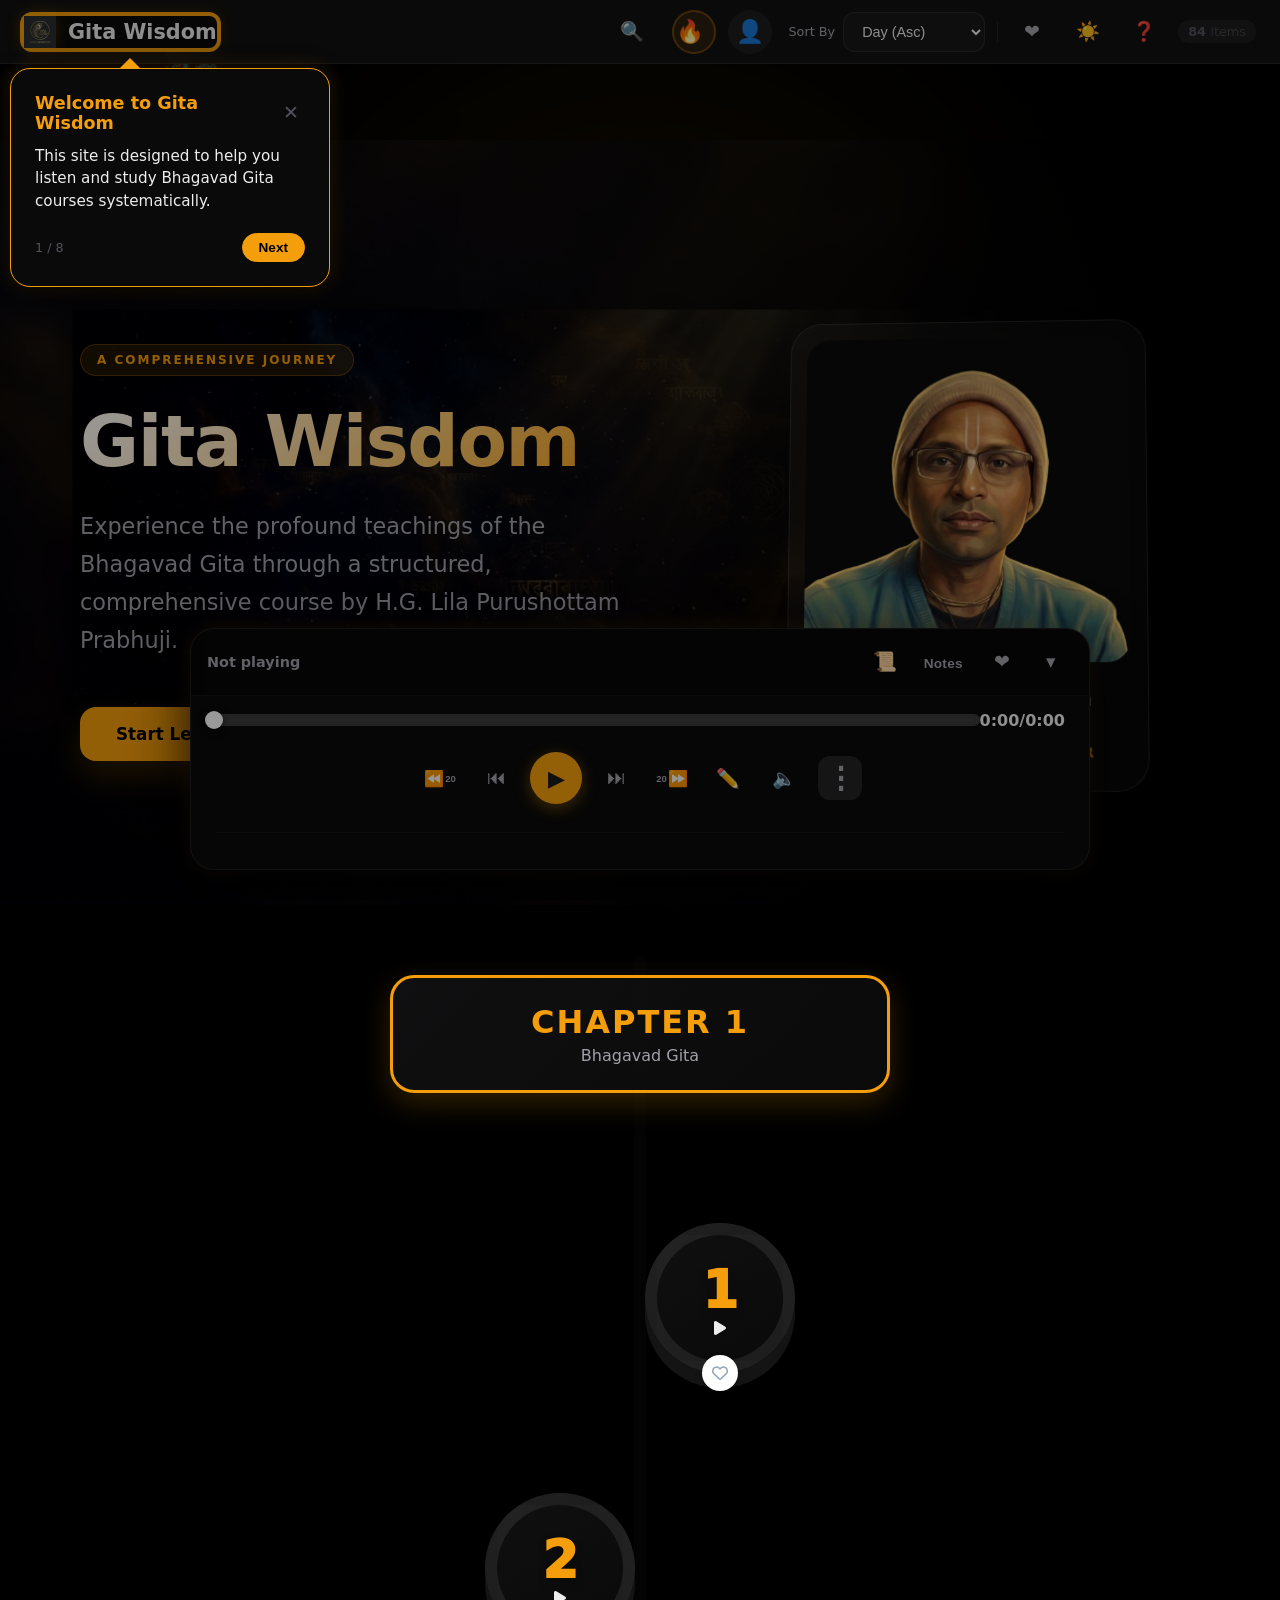
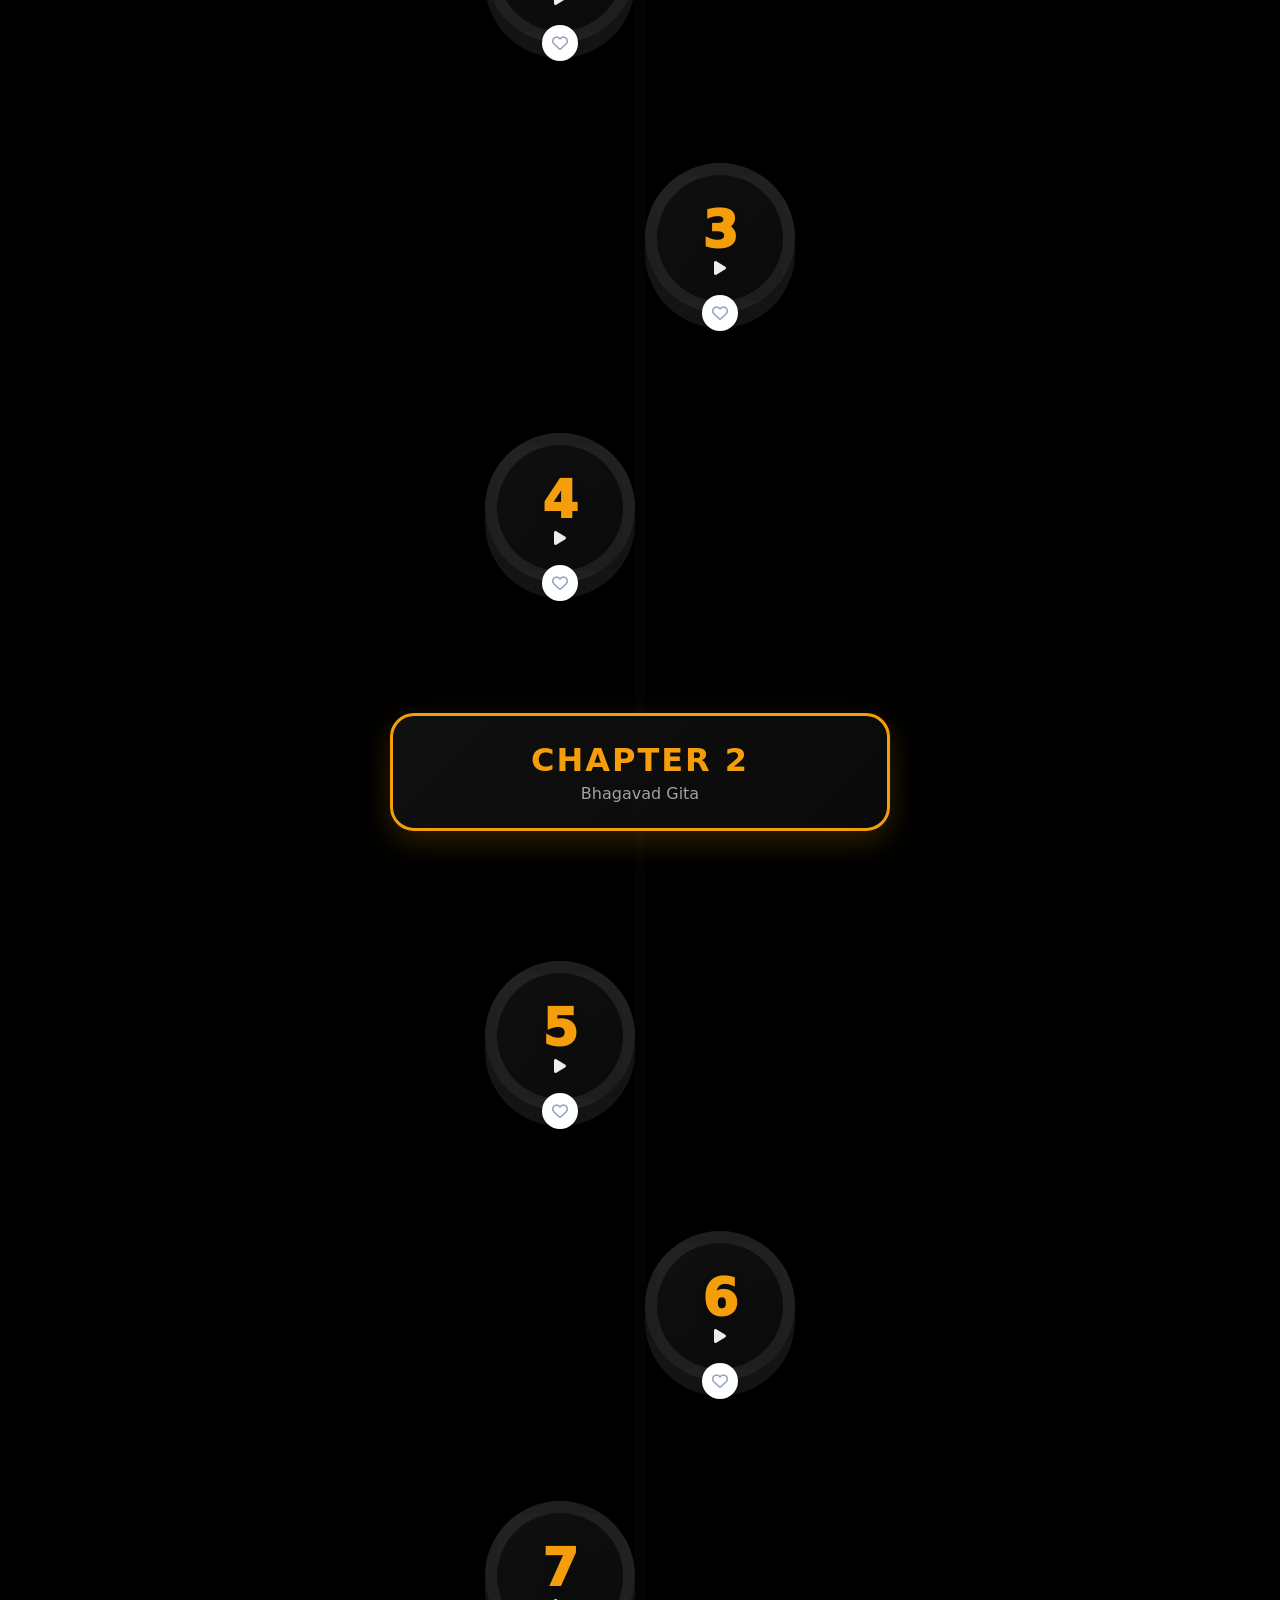
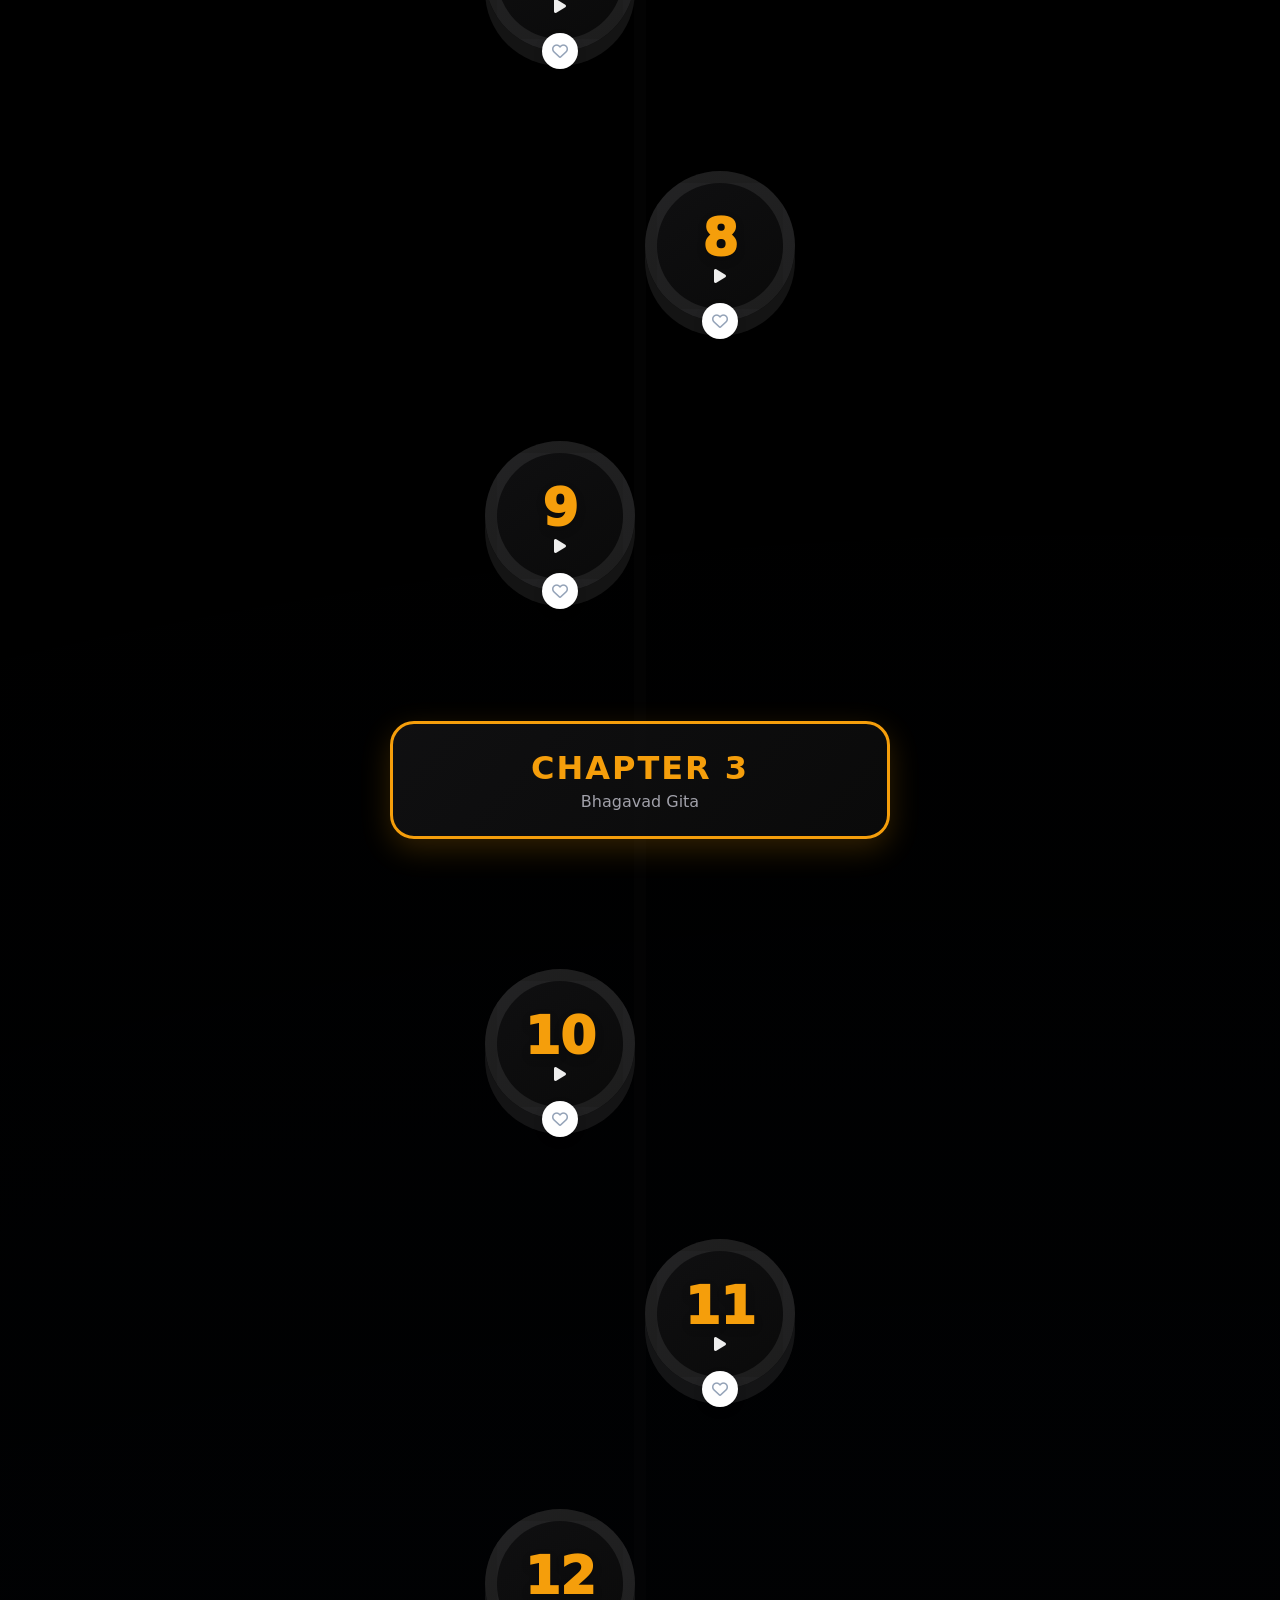
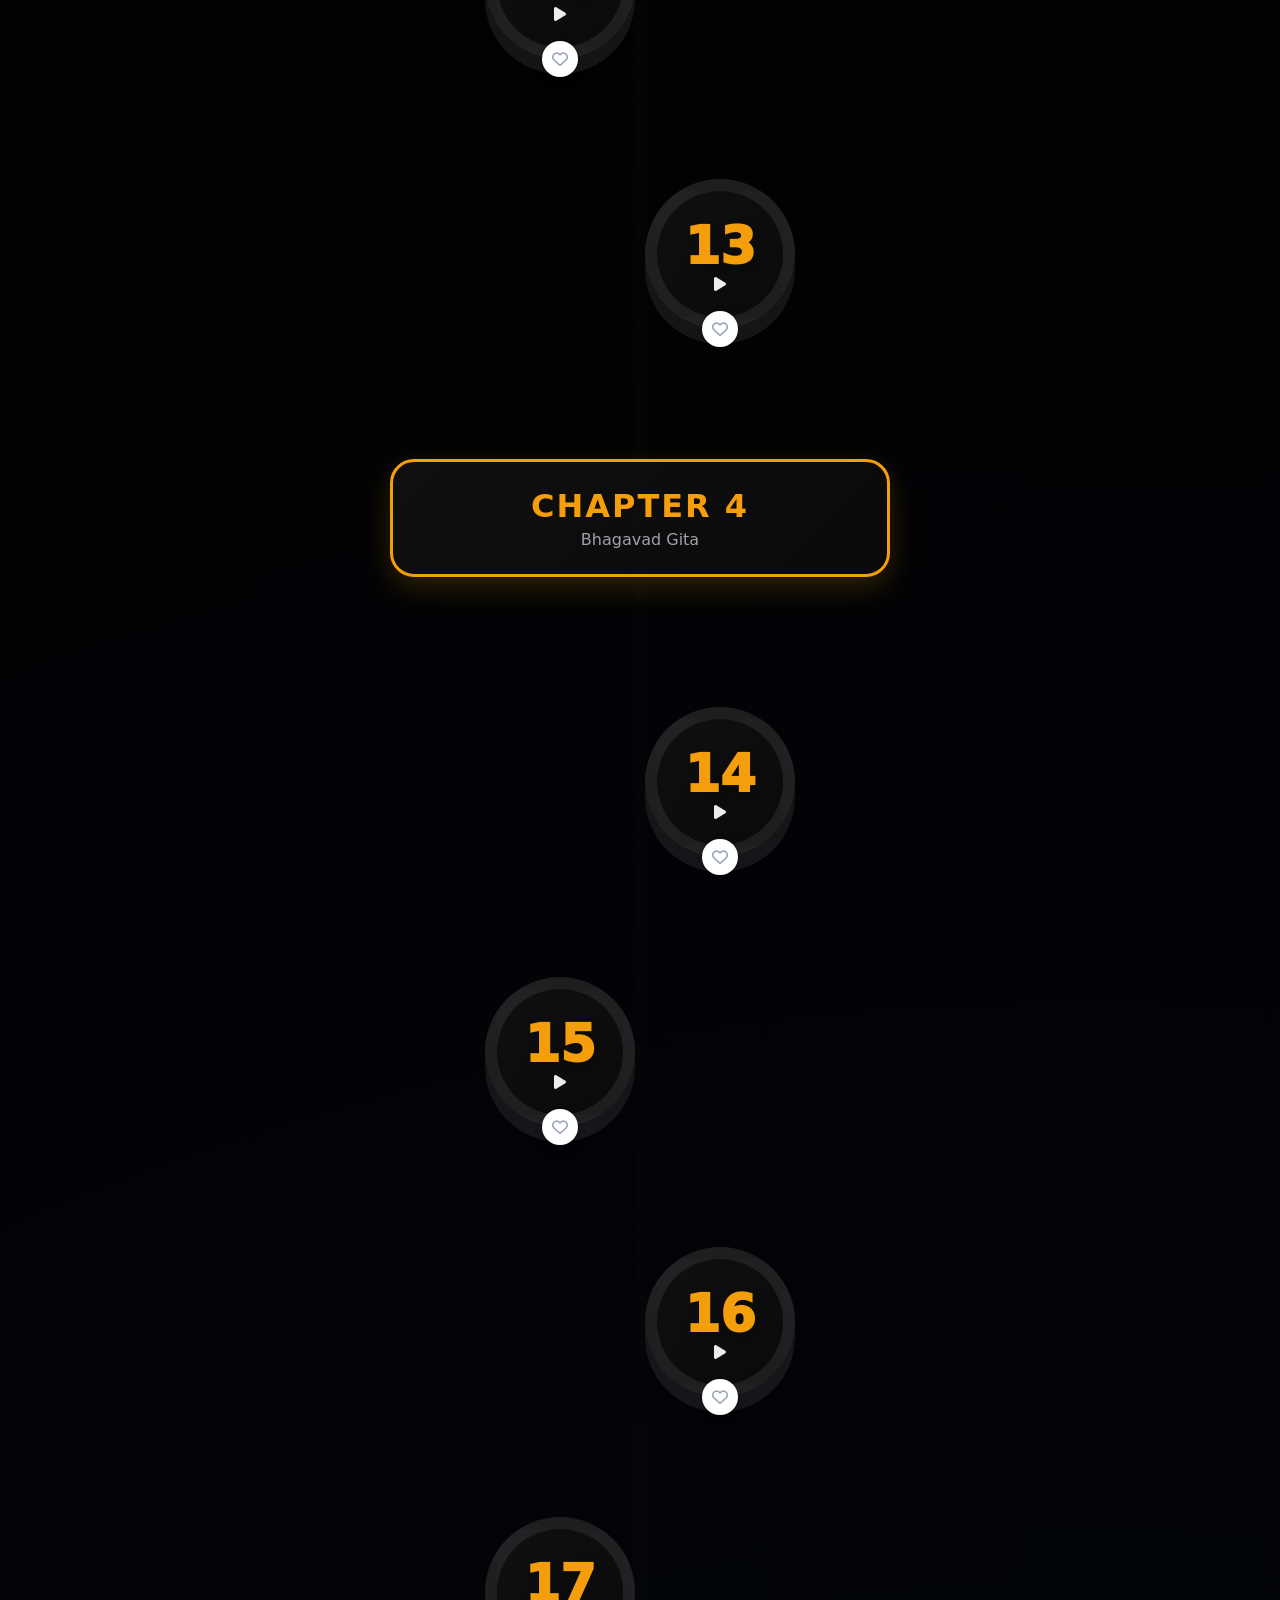
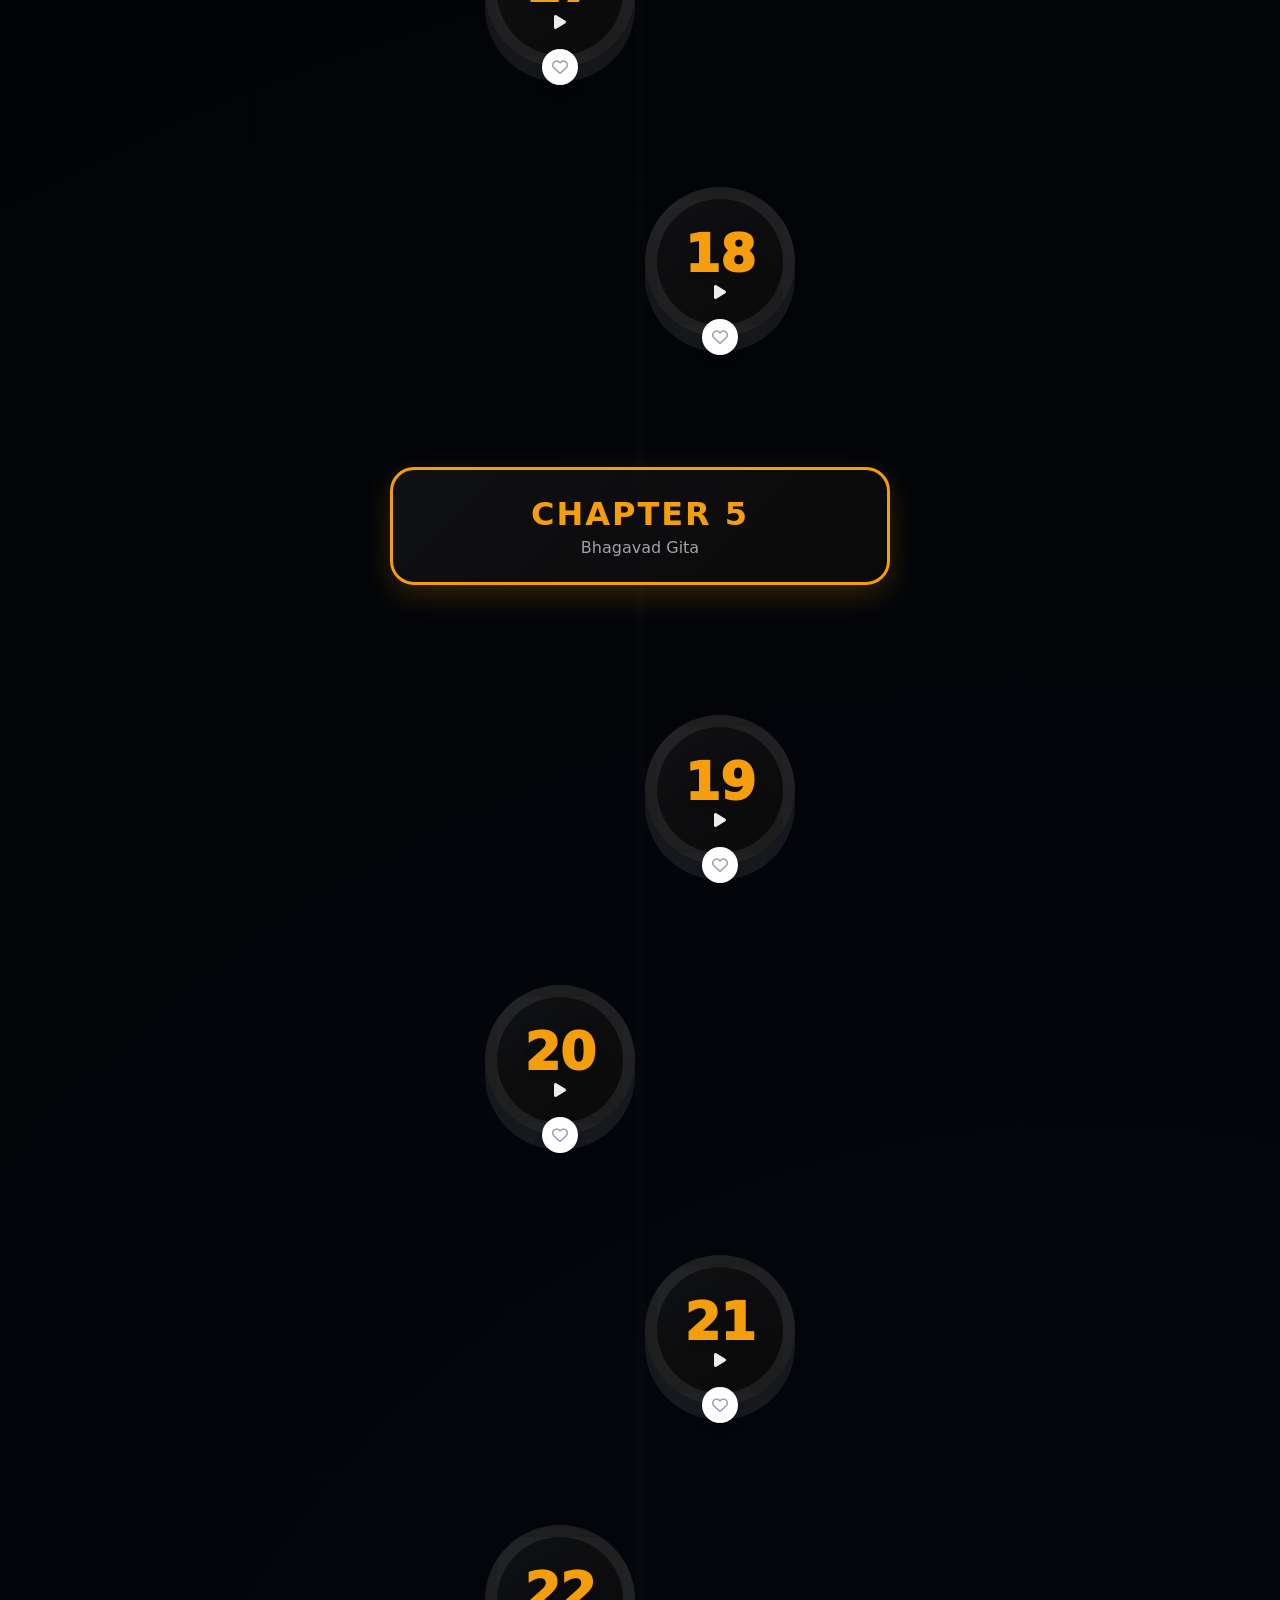
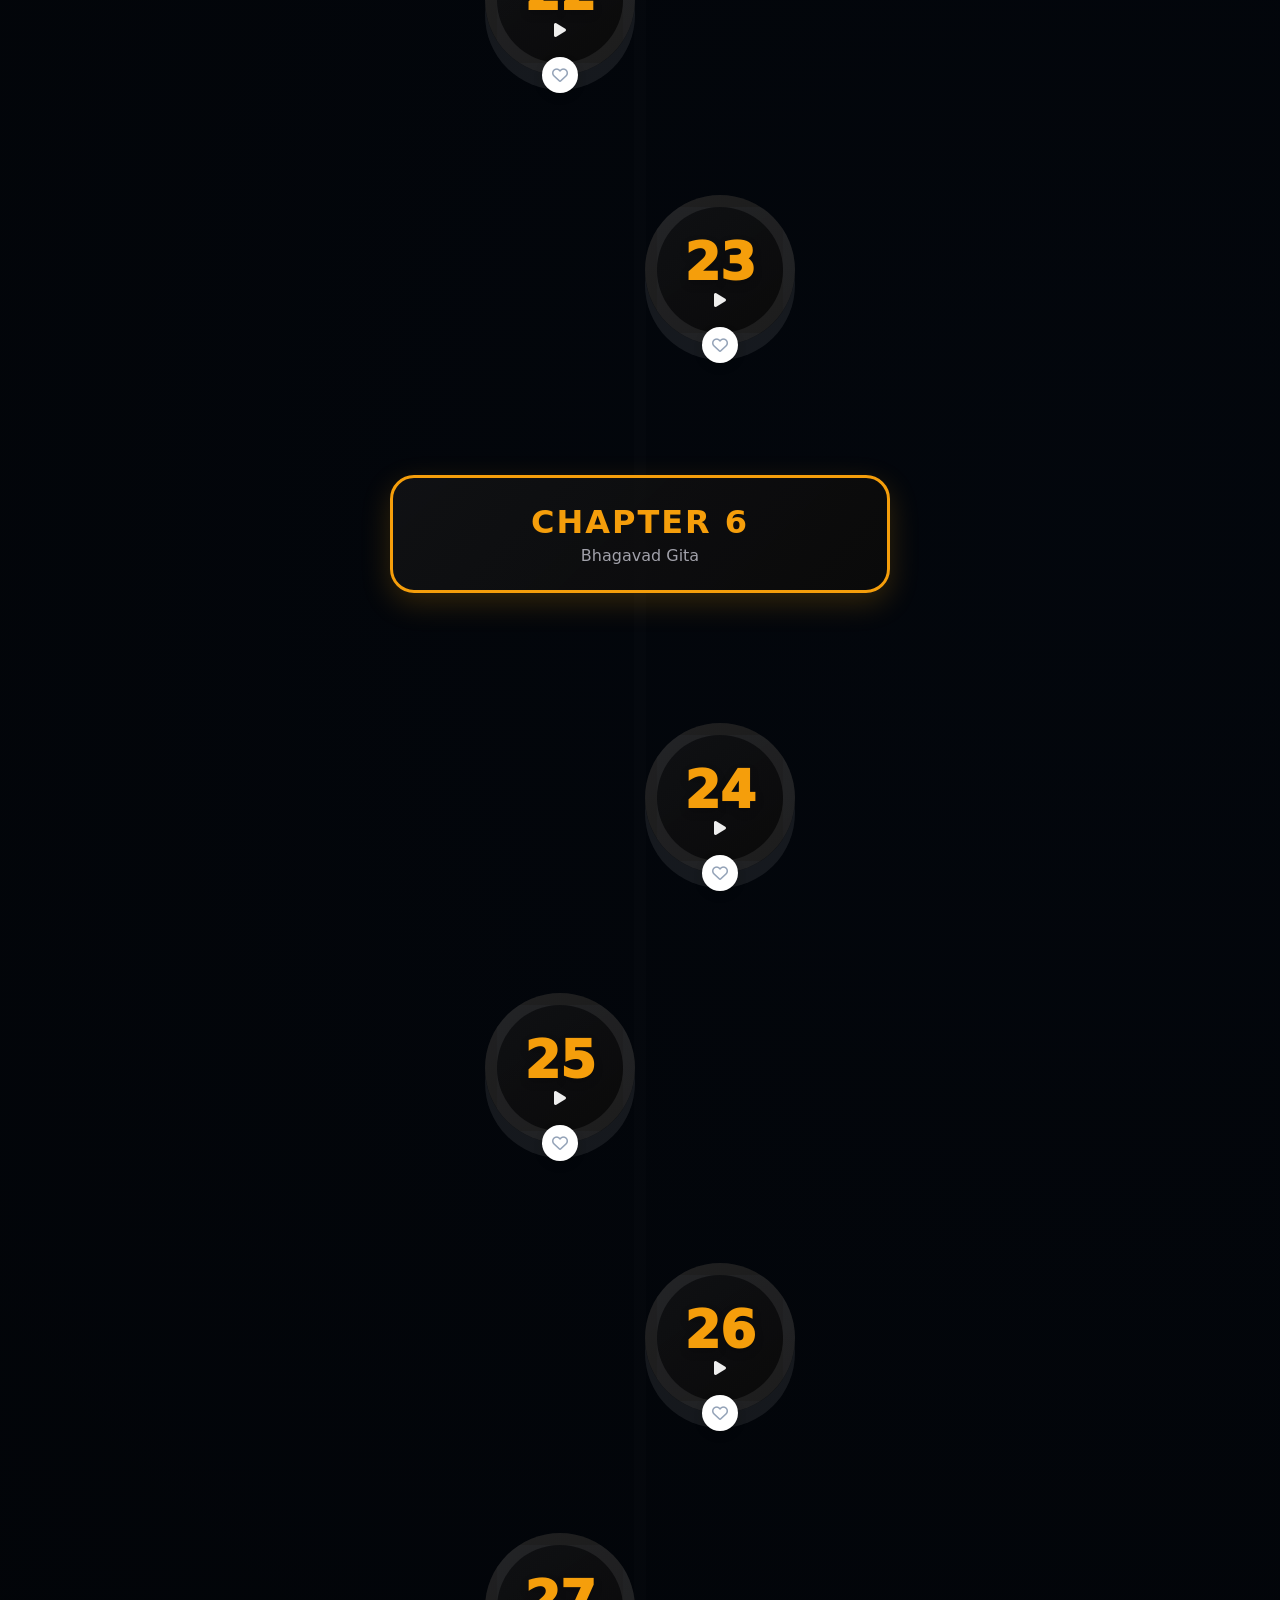
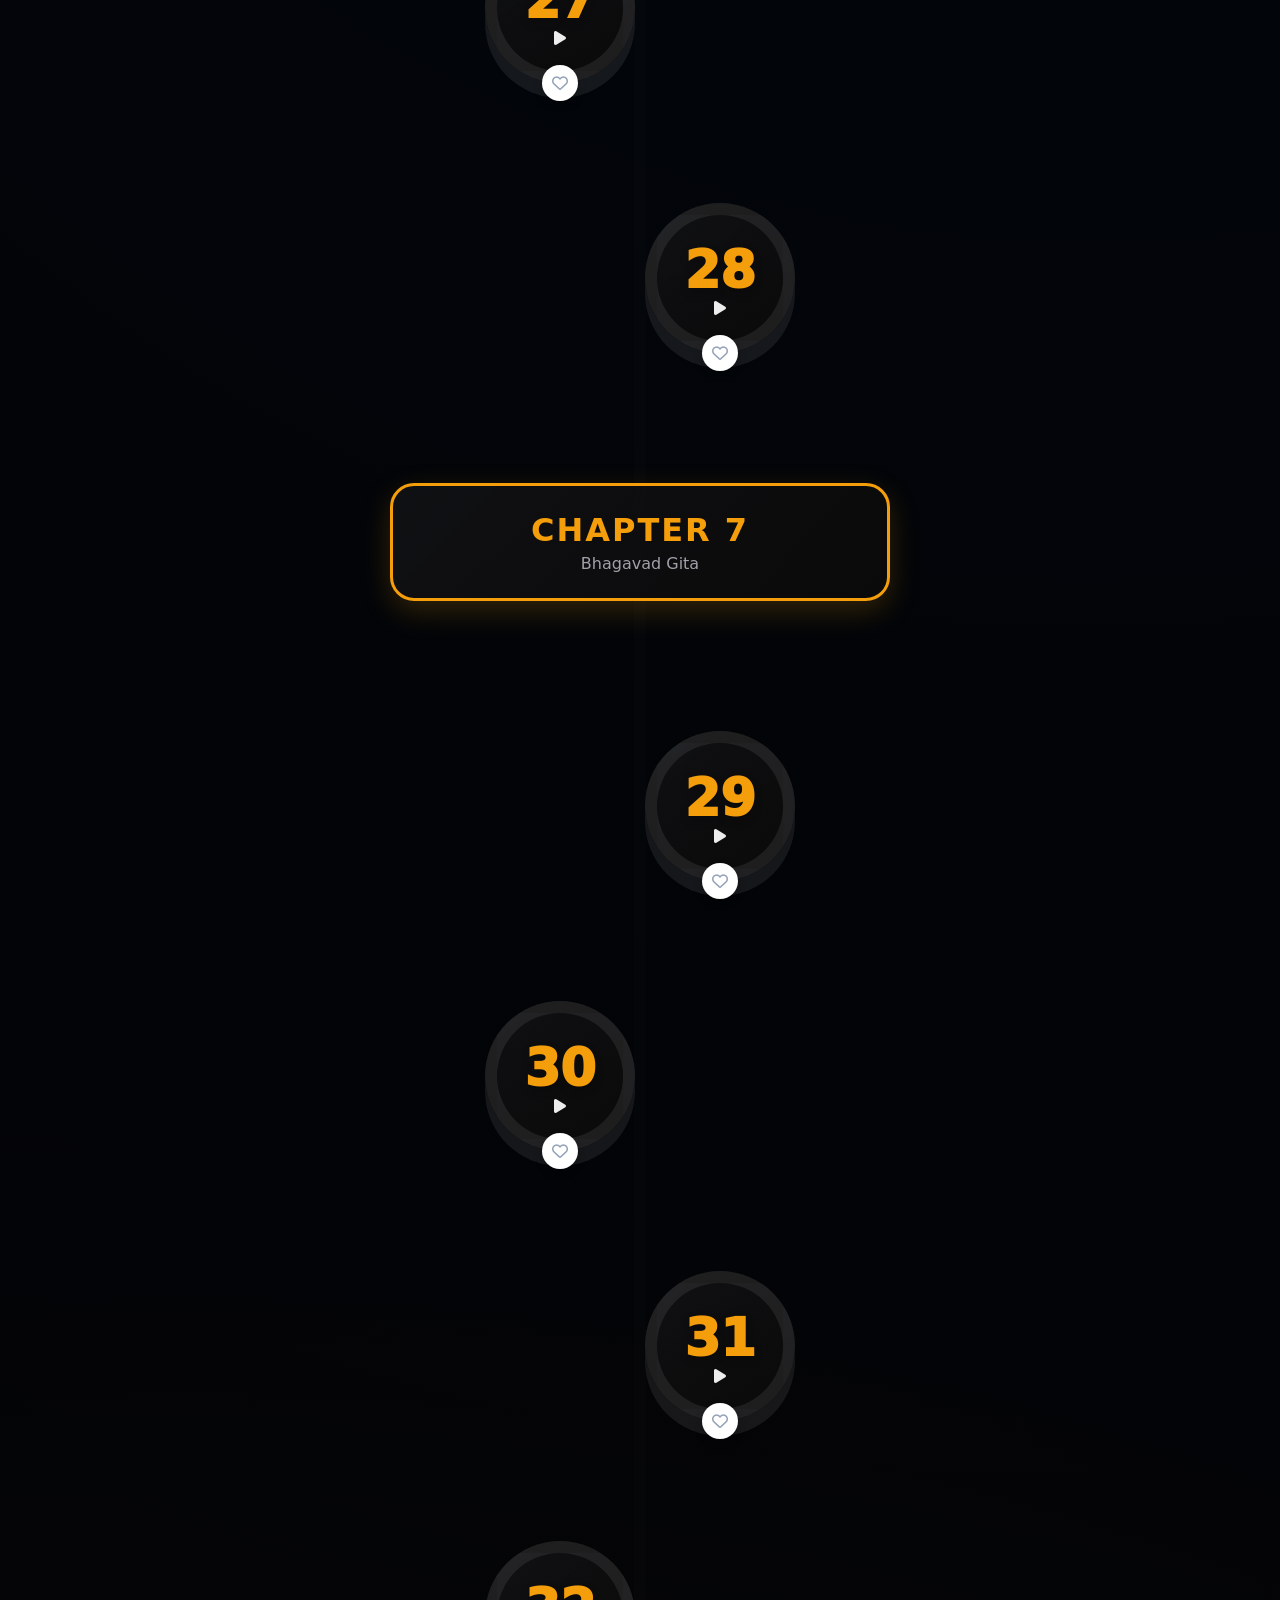
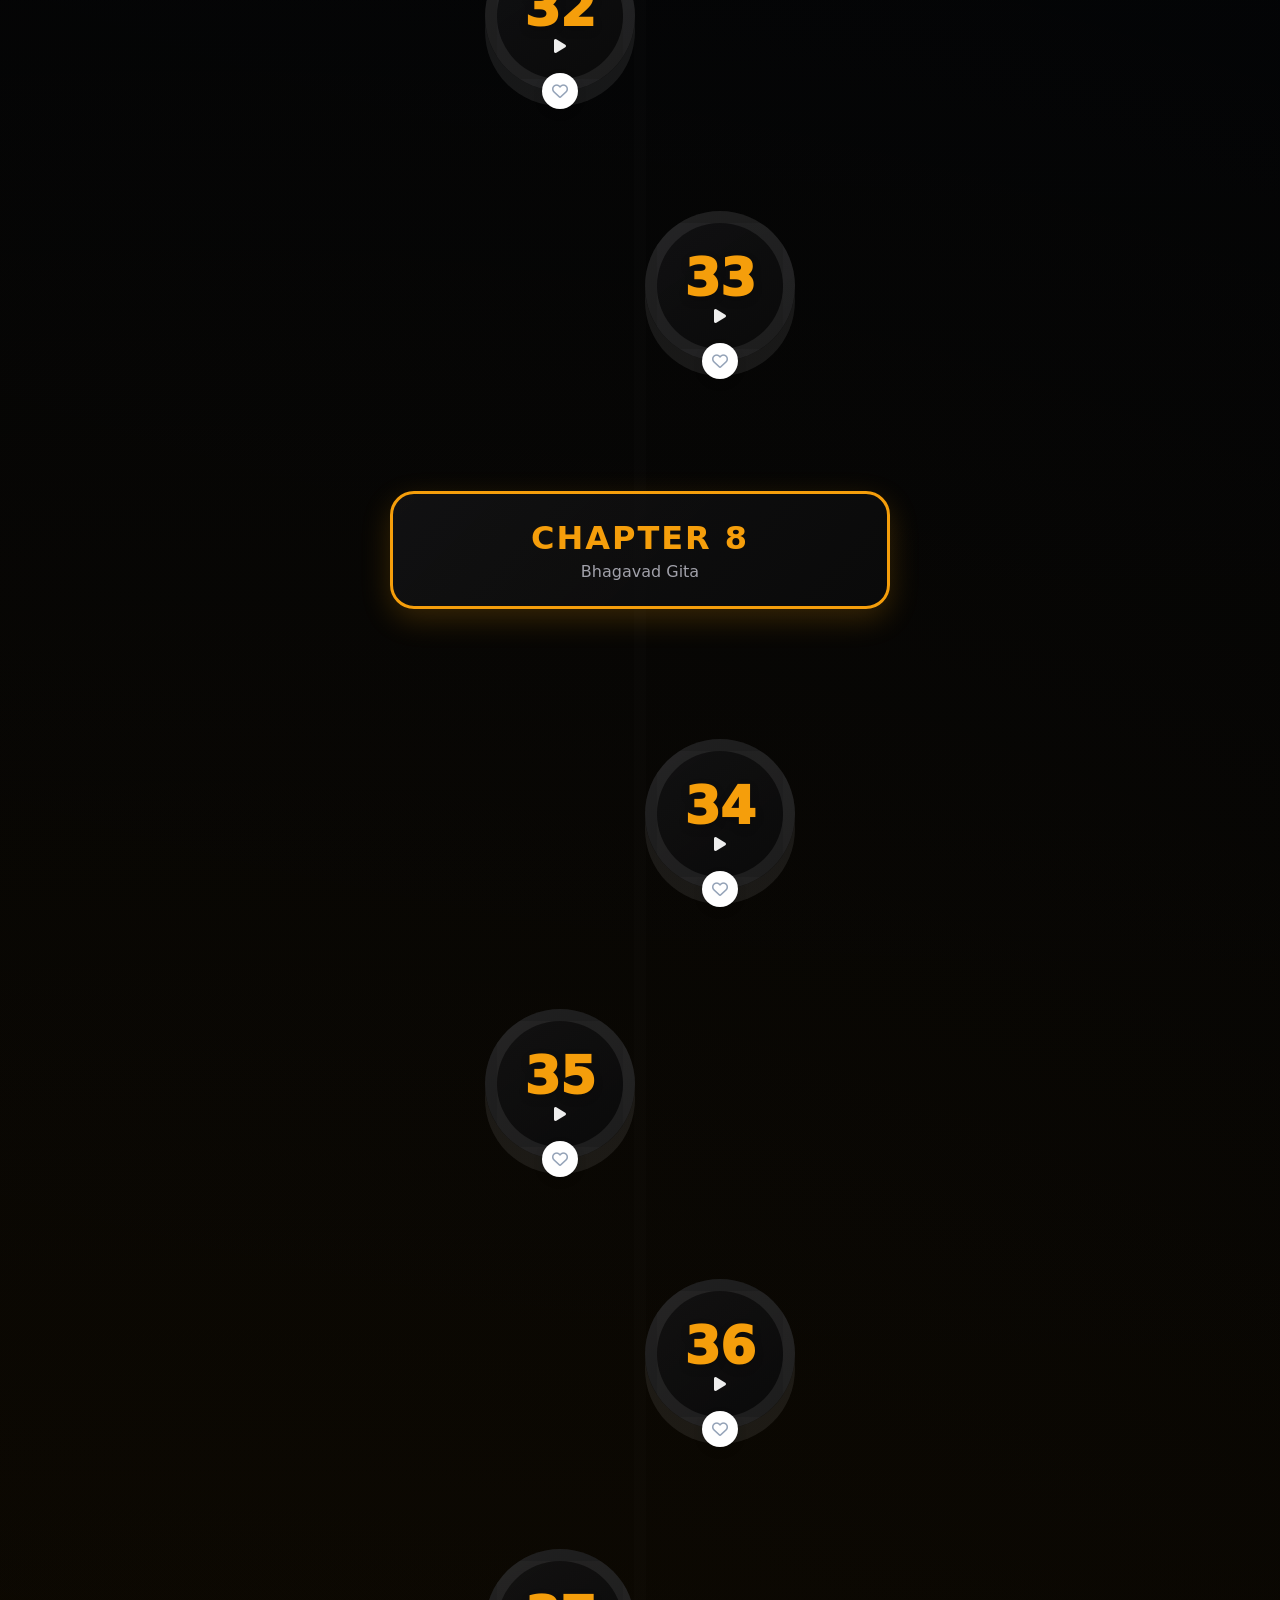
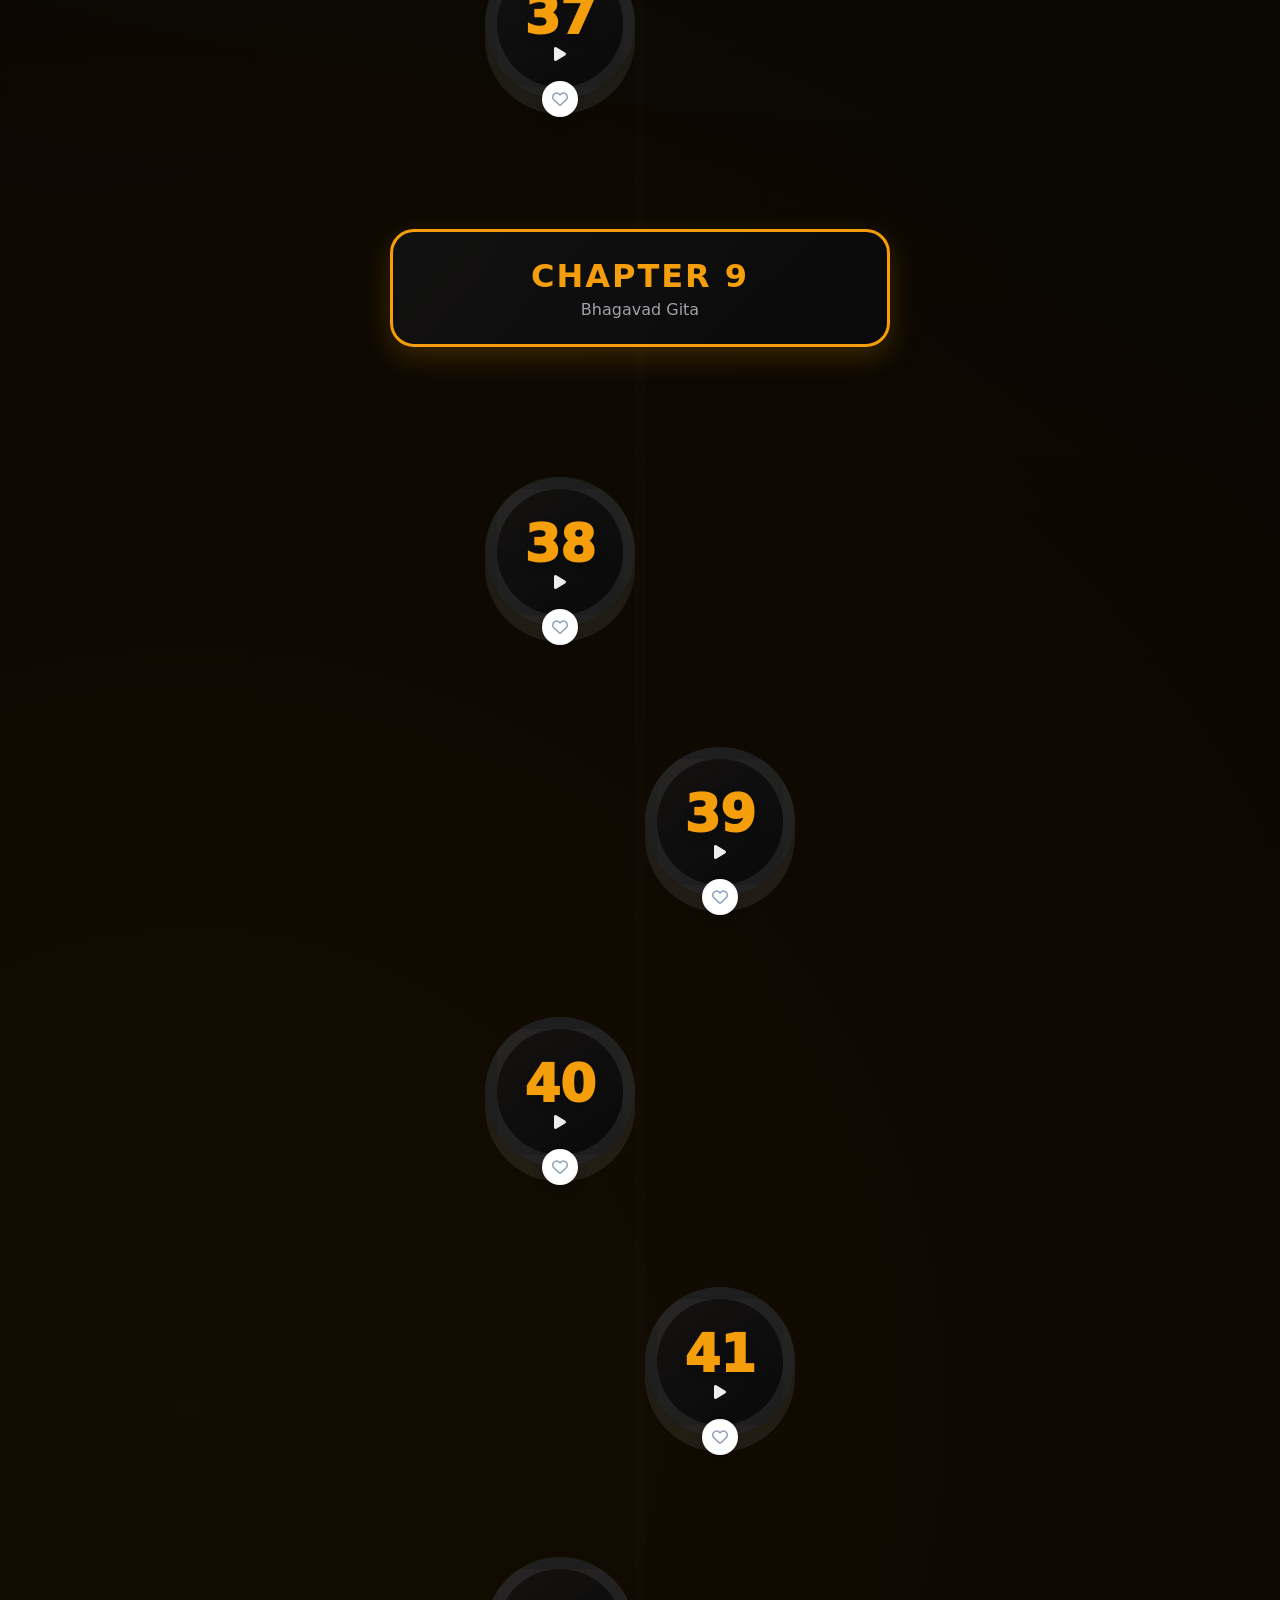
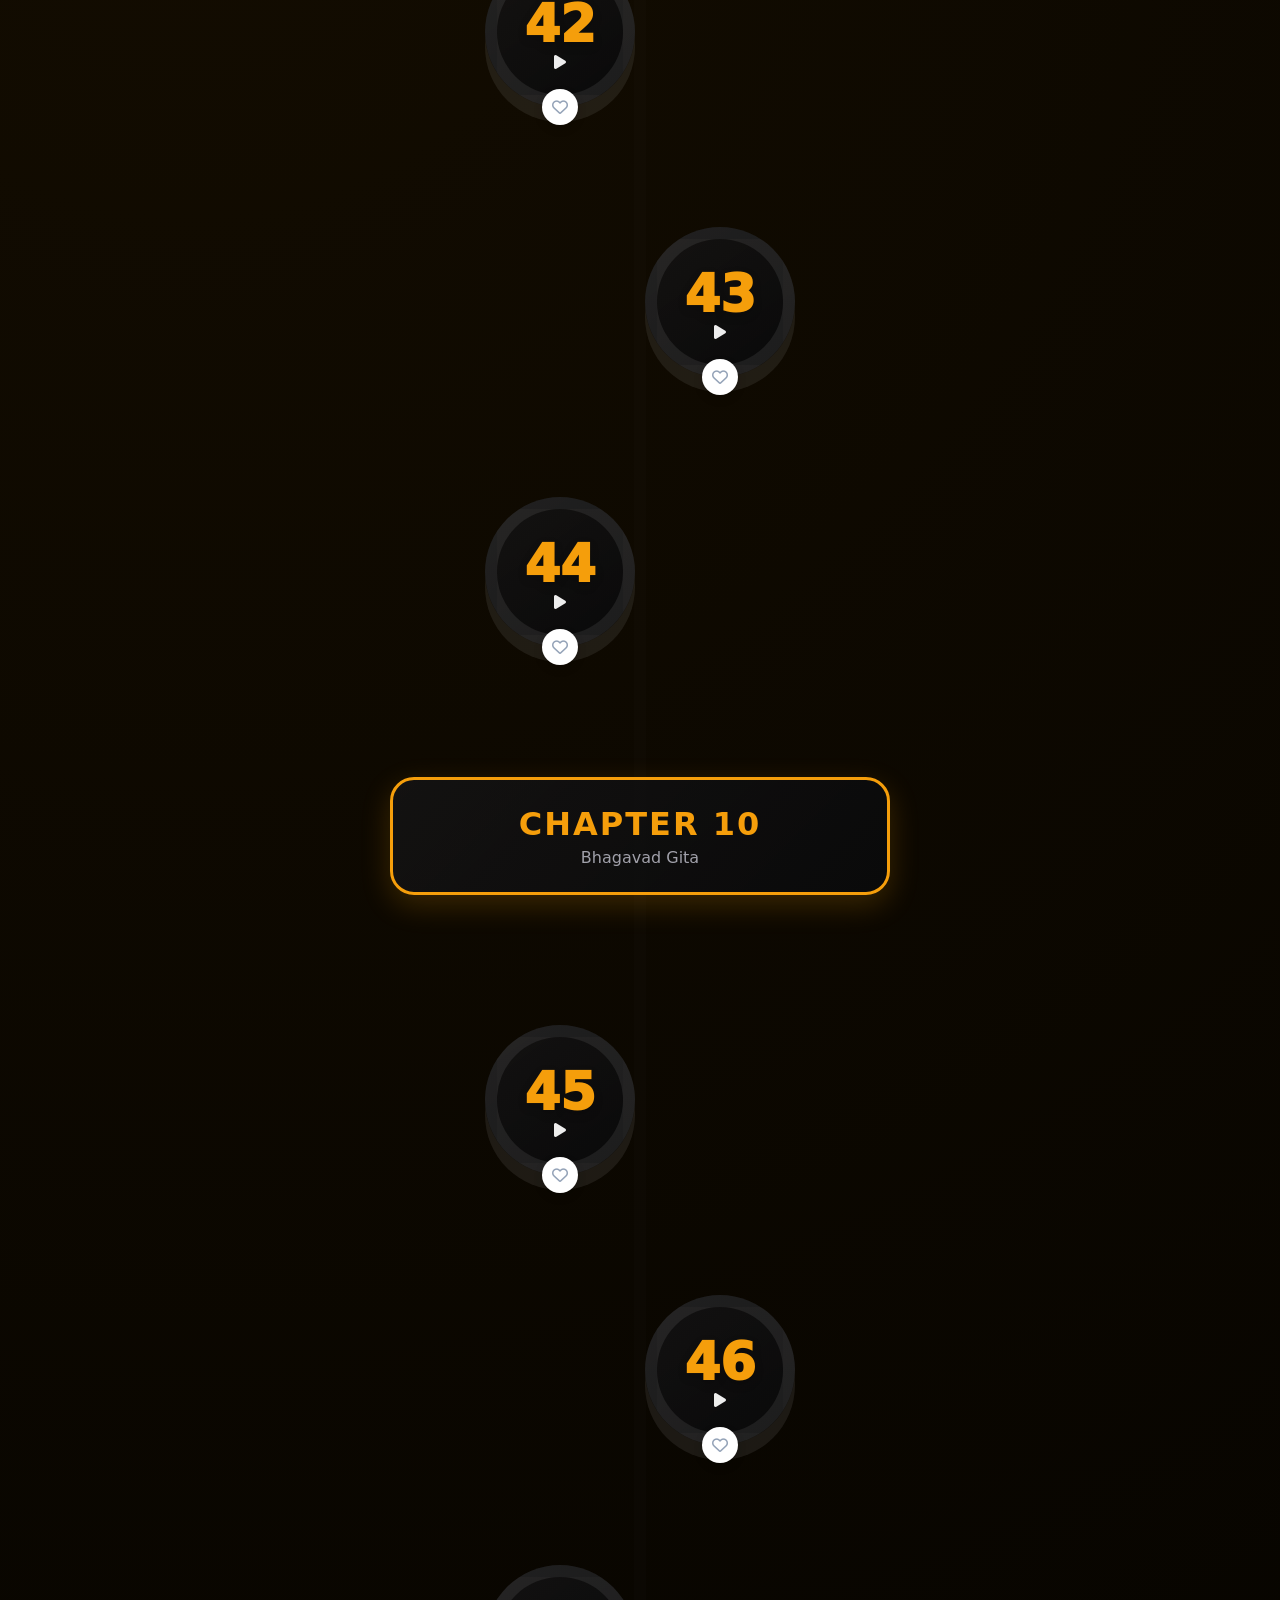
==== commit bae5afb5: "feat: Implement new UI rendering for audio items, markers, and notes, and refine popover and player " ====
--- a/index.html
+++ b/index.html
@@ -169,6 +169,8 @@
                     <button id="btn-play" class="icon-btn play-btn" title="Play/Pause">▶</button>
                     <button id="btn-next" class="icon-btn" title="Next">⏭</button>
                     <button id="btn-forward-20" class="icon-btn skip-btn" title="Forward 20s"><span>20</span>⏩</button>
+
+                    <button id="btn-quick-note" class="icon-btn" title="Add Quick Note">✏️</button>
 
                     <div class="volume-wrap">
                         <button id="btn-mute" class="icon-btn" title="Mute">🔈</button>
@@ -312,7 +314,7 @@
                 </button>
             </div>
             <!-- Refined Hover Popover (Reordered for clarity) -->
-            <div class="item-title">
+            <div class="audio-popover">
                 <div class="popover-header">
                     <span class="meta-date"></span><!-- Chapter/Section -->
                 </div>
--- a/style.css
+++ b/style.css
@@ -537,6 +537,17 @@
     text-overflow: ellipsis;
 }
 
+#current-audio-info {
+    font-size: 0.85rem;
+    color: var(--text-secondary);
+    text-align: center;
+    margin-top: 8px;
+    opacity: 0.9;
+    white-space: nowrap;
+    overflow: hidden;
+    text-overflow: ellipsis;
+}
+
 .player-body {
     padding: 16px 24px 20px;
     display: flex;
@@ -670,6 +681,17 @@
     border-radius: 50%;
     font-size: 1.4rem;
     box-shadow: 0 4px 15px rgba(245, 158, 11, 0.4);
+}
+
+/* Specific styling for the text-based Notes button */
+#player-notes-btn {
+    width: auto !important;
+    padding: 0 12px;
+    font-size: 0.85rem;
+    font-weight: 600;
+    border-radius: 8px;
+    gap: 6px;
+    letter-spacing: 0.02em;
 }
 
 #btn-play:hover {
@@ -2604,6 +2626,126 @@
 
 .audio-item.is-fav .item-fav-btn .heart-empty {
     display: none;
+}
+
+/* Audio Item Popover - Restore Description on Hover */
+.audio-item {
+    position: relative;
+    overflow: visible !important;
+    z-index: 1;
+    /* Base z-index */
+}
+
+.audio-item:hover {
+    z-index: 100;
+    /* Bring hovered item to top */
+}
+
+.audio-popover {
+    position: absolute;
+    top: 50%;
+    left: calc(100% + 15px);
+    /* Move to right side */
+    transform: translateY(-50%) translateX(-10px);
+    background: #111;
+    border: 2px solid #f59e0b;
+    padding: 12px;
+    border-radius: 12px;
+    width: 180px;
+    /* User requested compact size */
+    width: 180px;
+    /* User requested compact size */
+    box-shadow: 0 10px 30px rgba(0, 0, 0, 0.8);
+    opacity: 0;
+    visibility: hidden;
+    /* Back to visibility */
+    pointer-events: none;
+    transition: opacity 0.2s ease, transform 0.2s ease;
+    z-index: 99999;
+}
+
+.audio-item:hover .audio-popover,
+.audio-item.force-visible .audio-popover,
+.audio-item:active .audio-popover {
+    /* display: block; */
+    opacity: 1 !important;
+    visibility: visible !important;
+    transform: translateY(-50%) translateX(0);
+}
+
+/* Popover Footer intentionally hidden */
+.popover-footer {
+    display: none;
+}
+
+/* Fix Hover Interaction - Ensure strictly hover-based */
+.audio-item {
+    position: relative;
+    overflow: visible !important;
+    z-index: 1;
+    touch-action: none;
+    /* Prevent scroll interference on touch */
+    cursor: pointer;
+    /* Reinforce it's interactive */
+}
+
+.audio-item:hover {
+    z-index: 1000;
+    /* High priority on hover */
+}
+
+/* Ensure no click/active weirdness */
+.audio-item:active .audio-popover {
+    opacity: 1;
+    visibility: visible;
+}
+
+/* Left Pointing Arrow - REMOVED per user request */
+.audio-popover::after {
+    display: none;
+}
+
+.item-fav-btn:hover {
+    transform: scale(1.1);
+}
+
+.popover-header {
+    font-size: 0.8rem;
+    font-weight: 800;
+    color: var(--accent-primary);
+    text-transform: uppercase;
+    letter-spacing: 1px;
+    margin-bottom: 4px;
+    border-bottom: 1px solid rgba(245, 158, 11, 0.2);
+    padding-bottom: 4px;
+}
+
+.popover-subtitle {
+    font-size: 0.9rem;
+    font-weight: 700;
+    color: #fff;
+    margin-bottom: 0;
+    line-height: 1.3;
+    text-align: center;
+}
+
+.popover-description {
+    display: none;
+    /* Force hide description */
+}
+
+/* Arrow */
+.audio-popover::after {
+    content: '';
+    position: absolute;
+    bottom: -6px;
+    left: 50%;
+    transform: translateX(-50%) rotate(45deg);
+    width: 12px;
+    height: 12px;
+    background: var(--bg-card);
+    border-right: 1px solid var(--border-color);
+    border-bottom: 1px solid var(--border-color);
 }
 
 .item-fav-btn:hover {
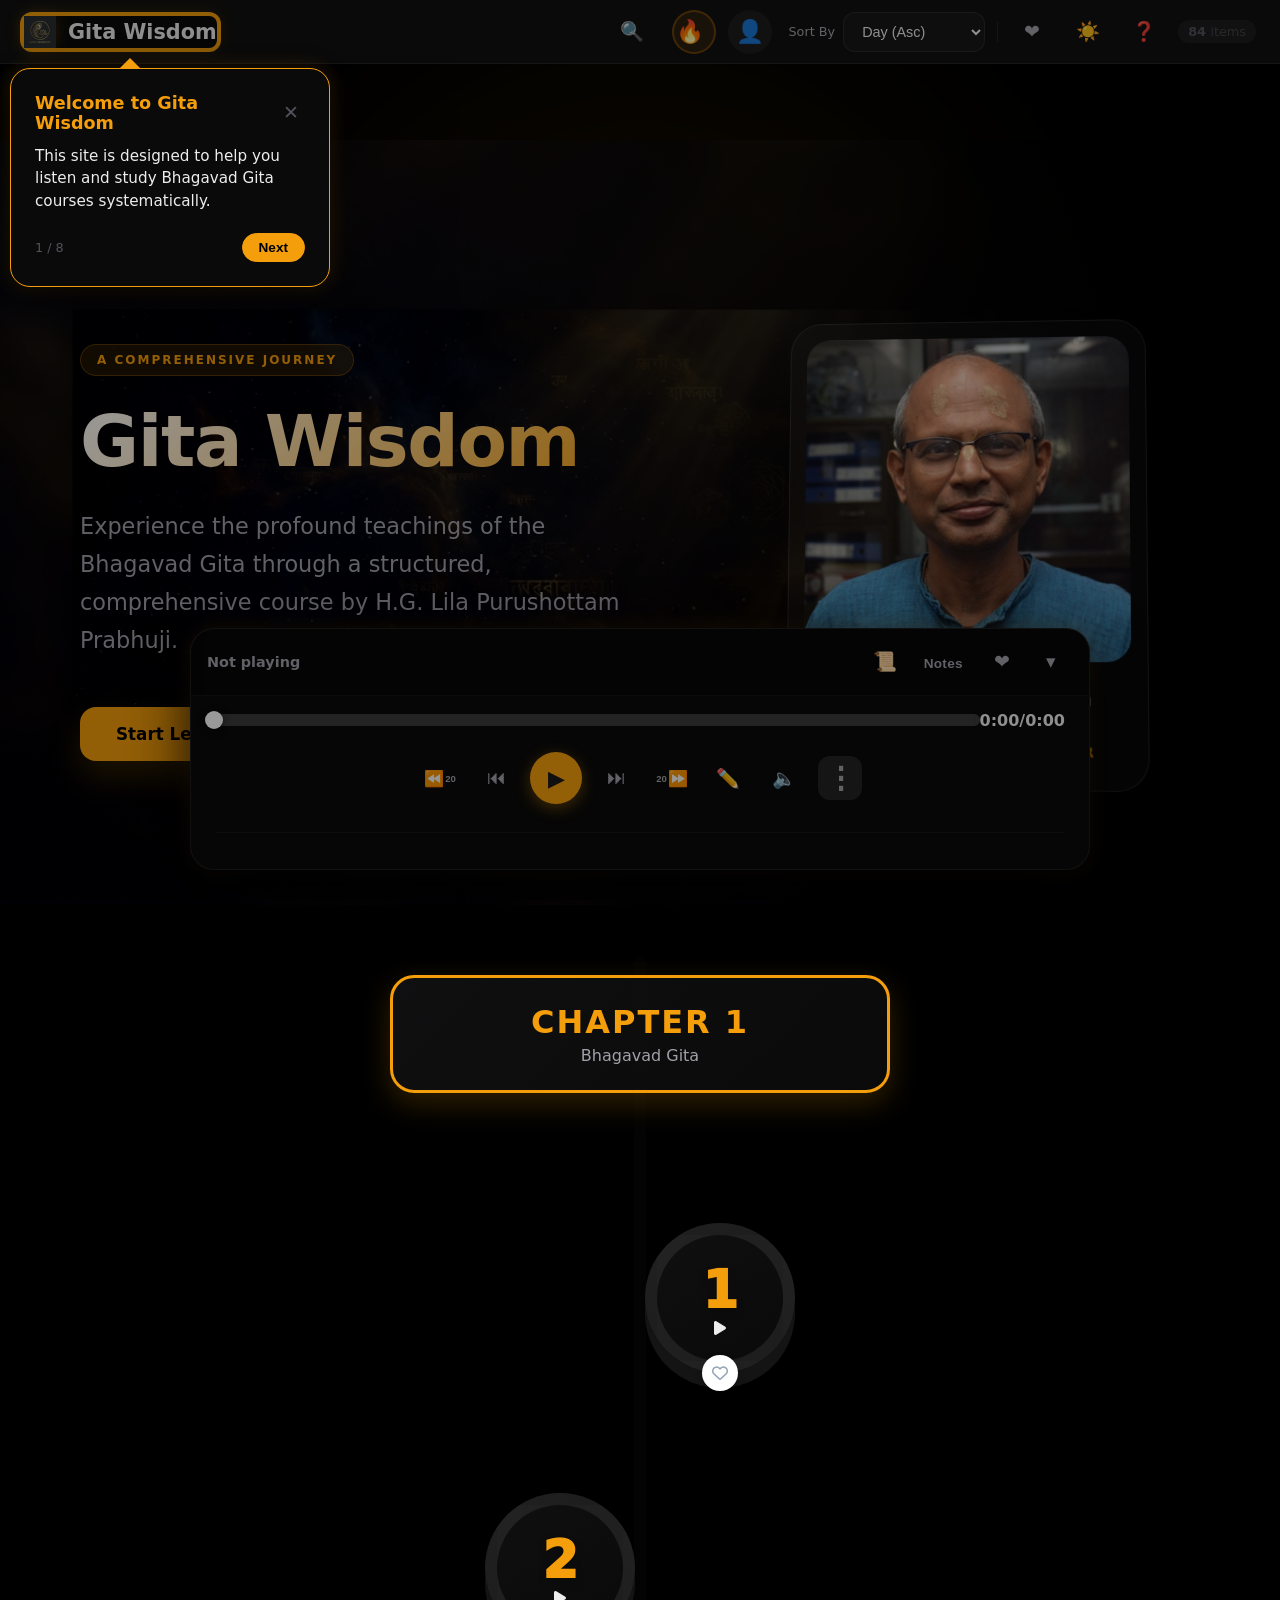
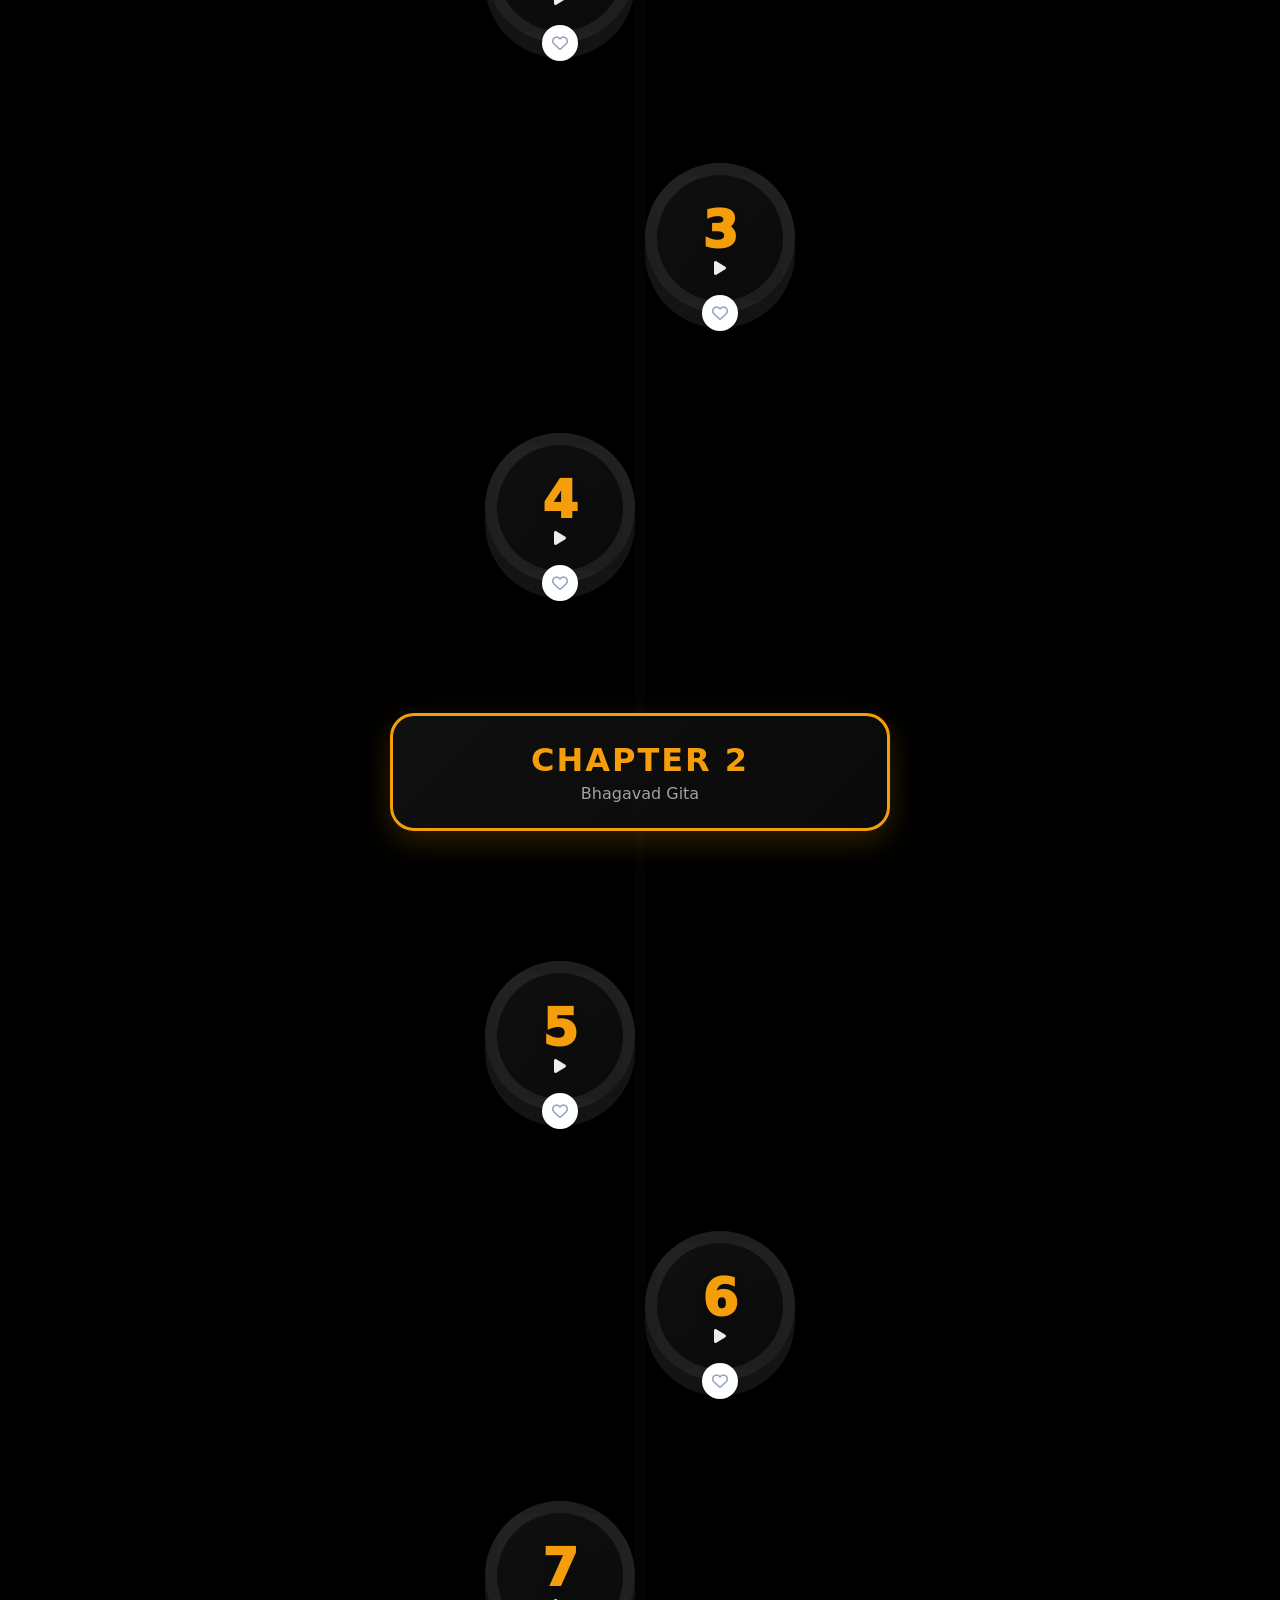
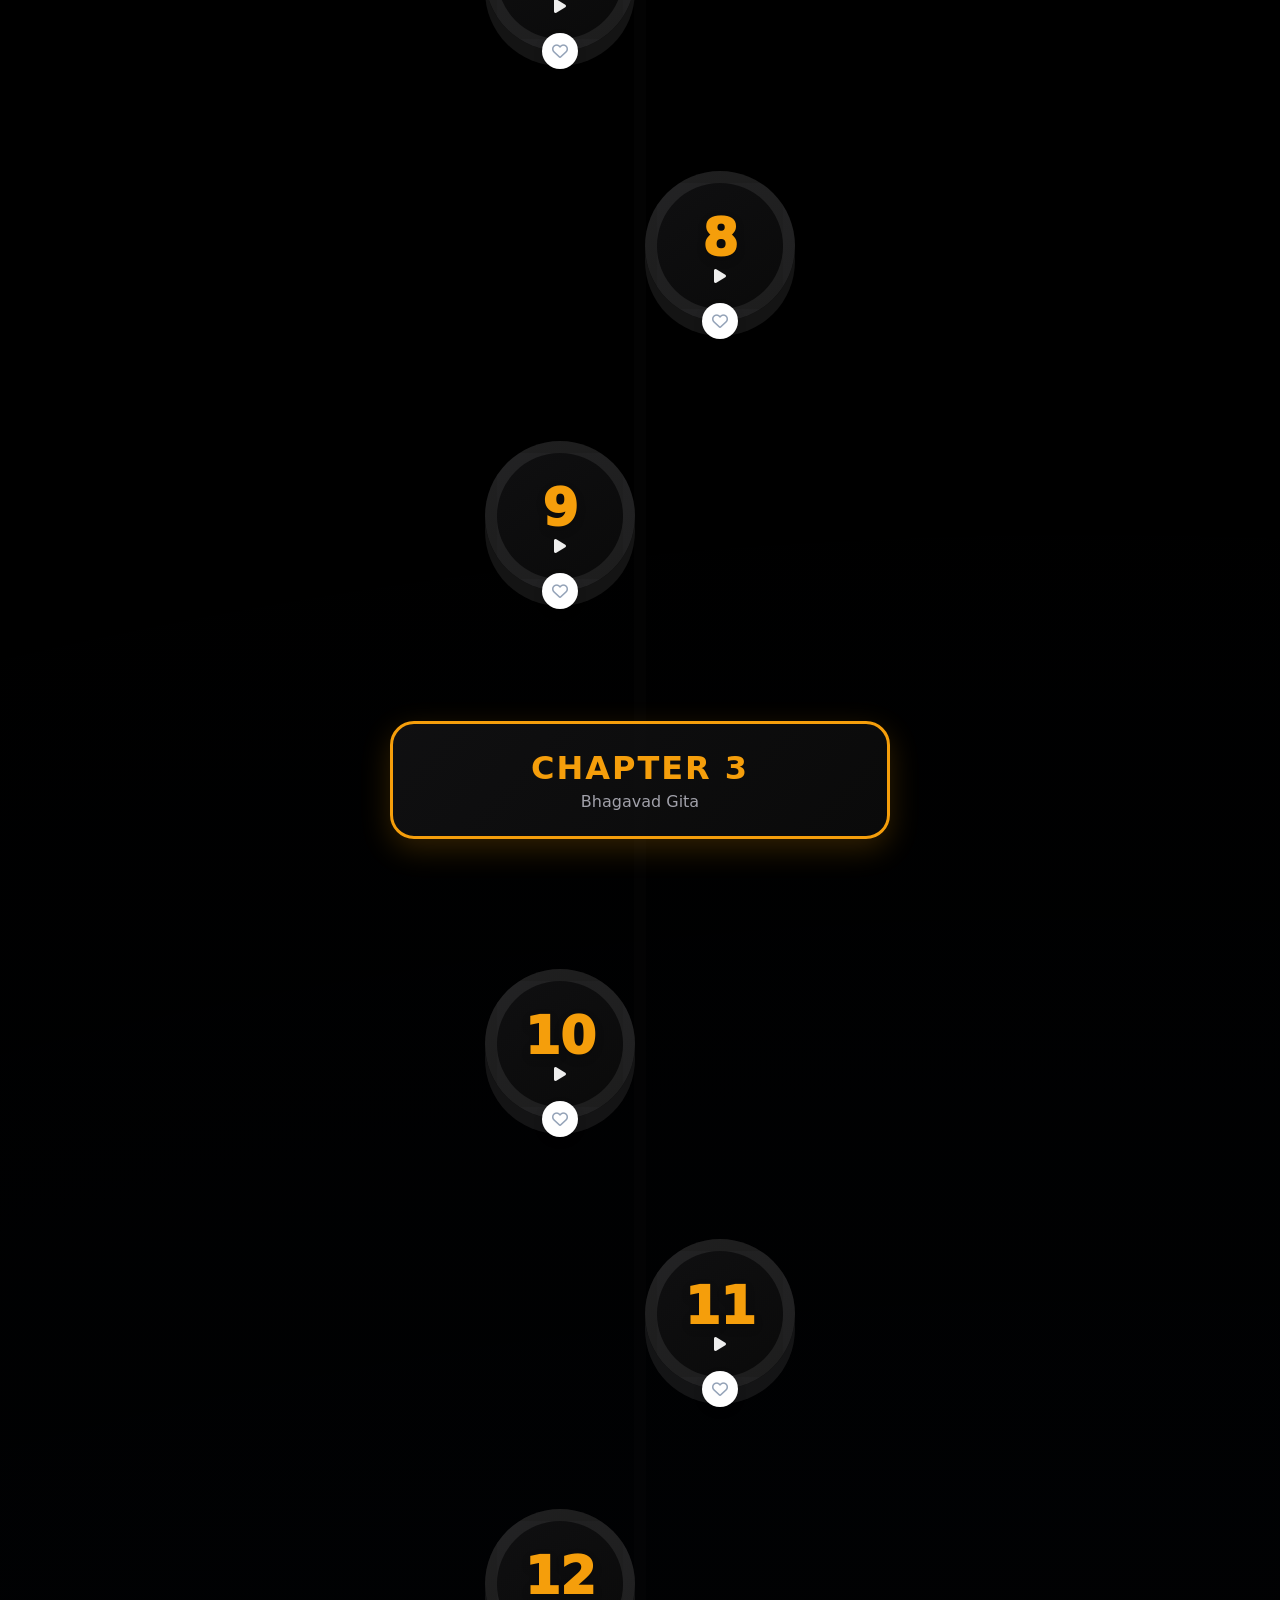
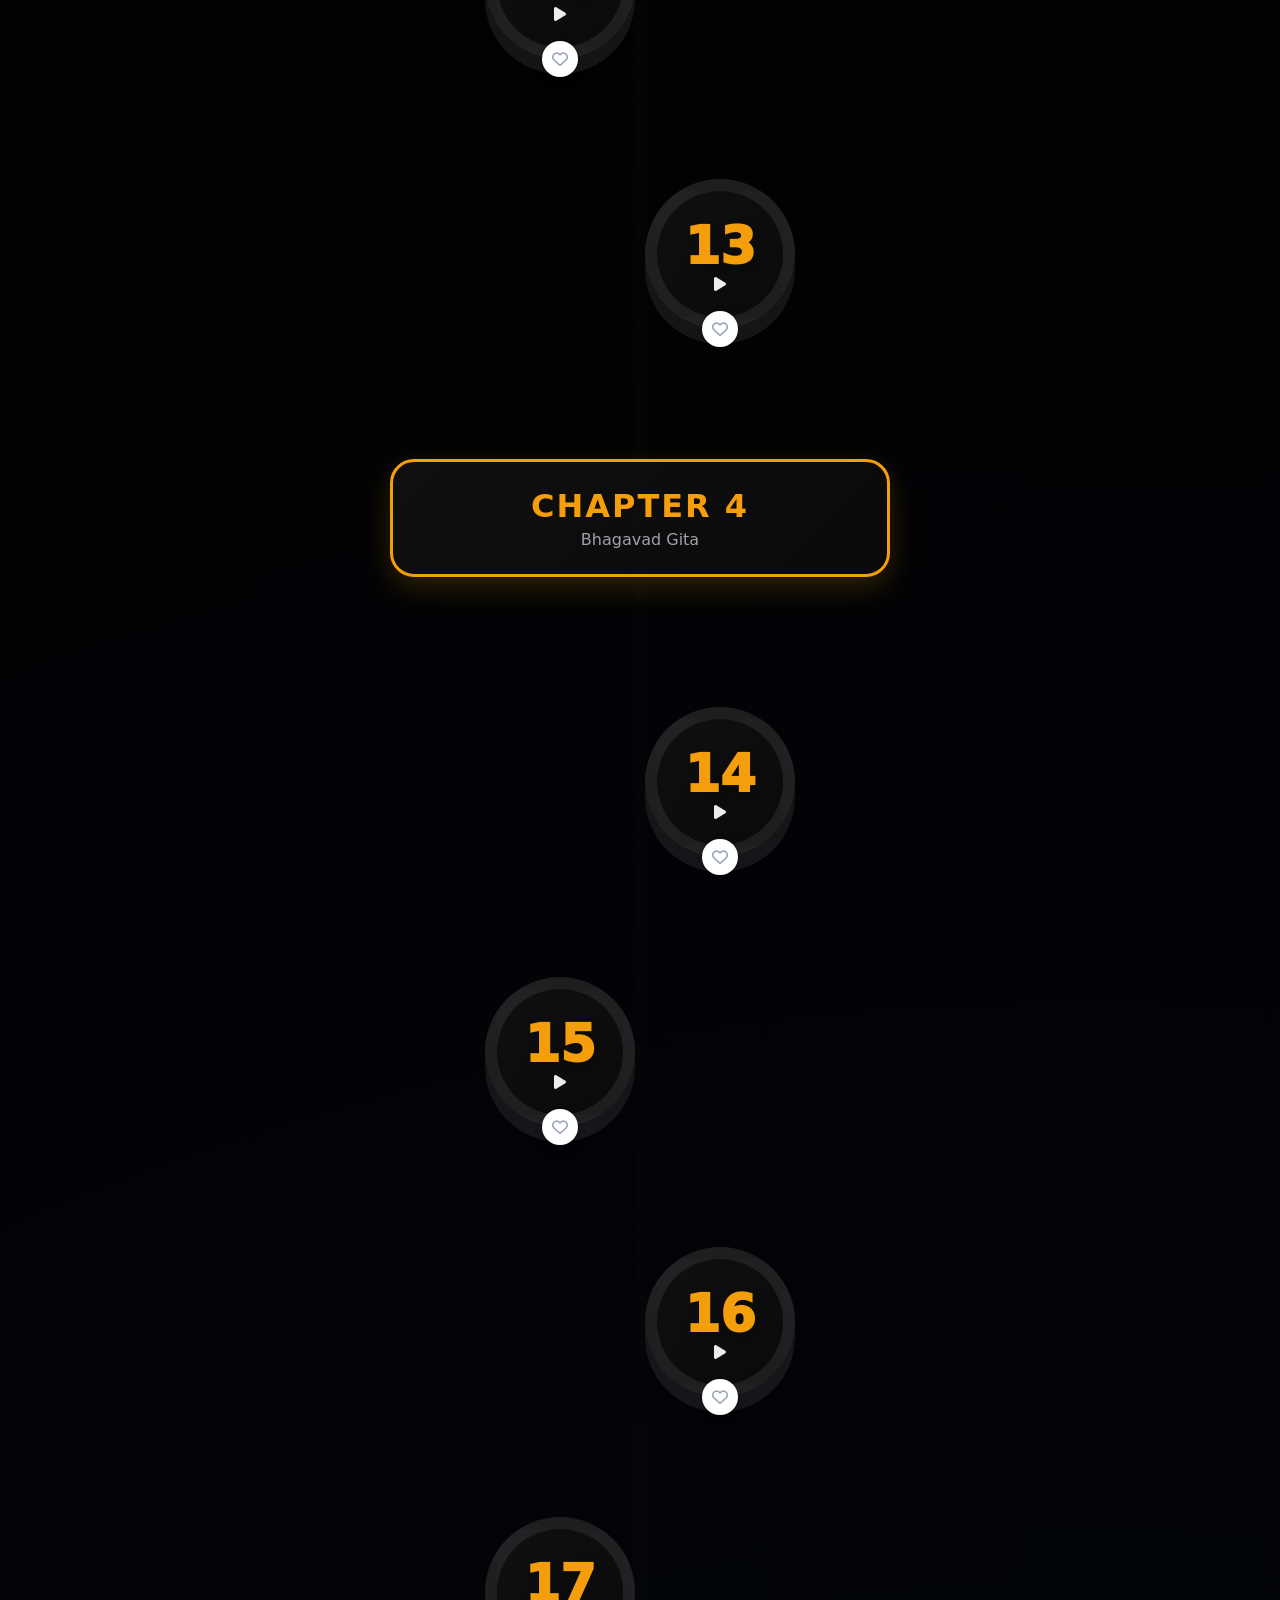
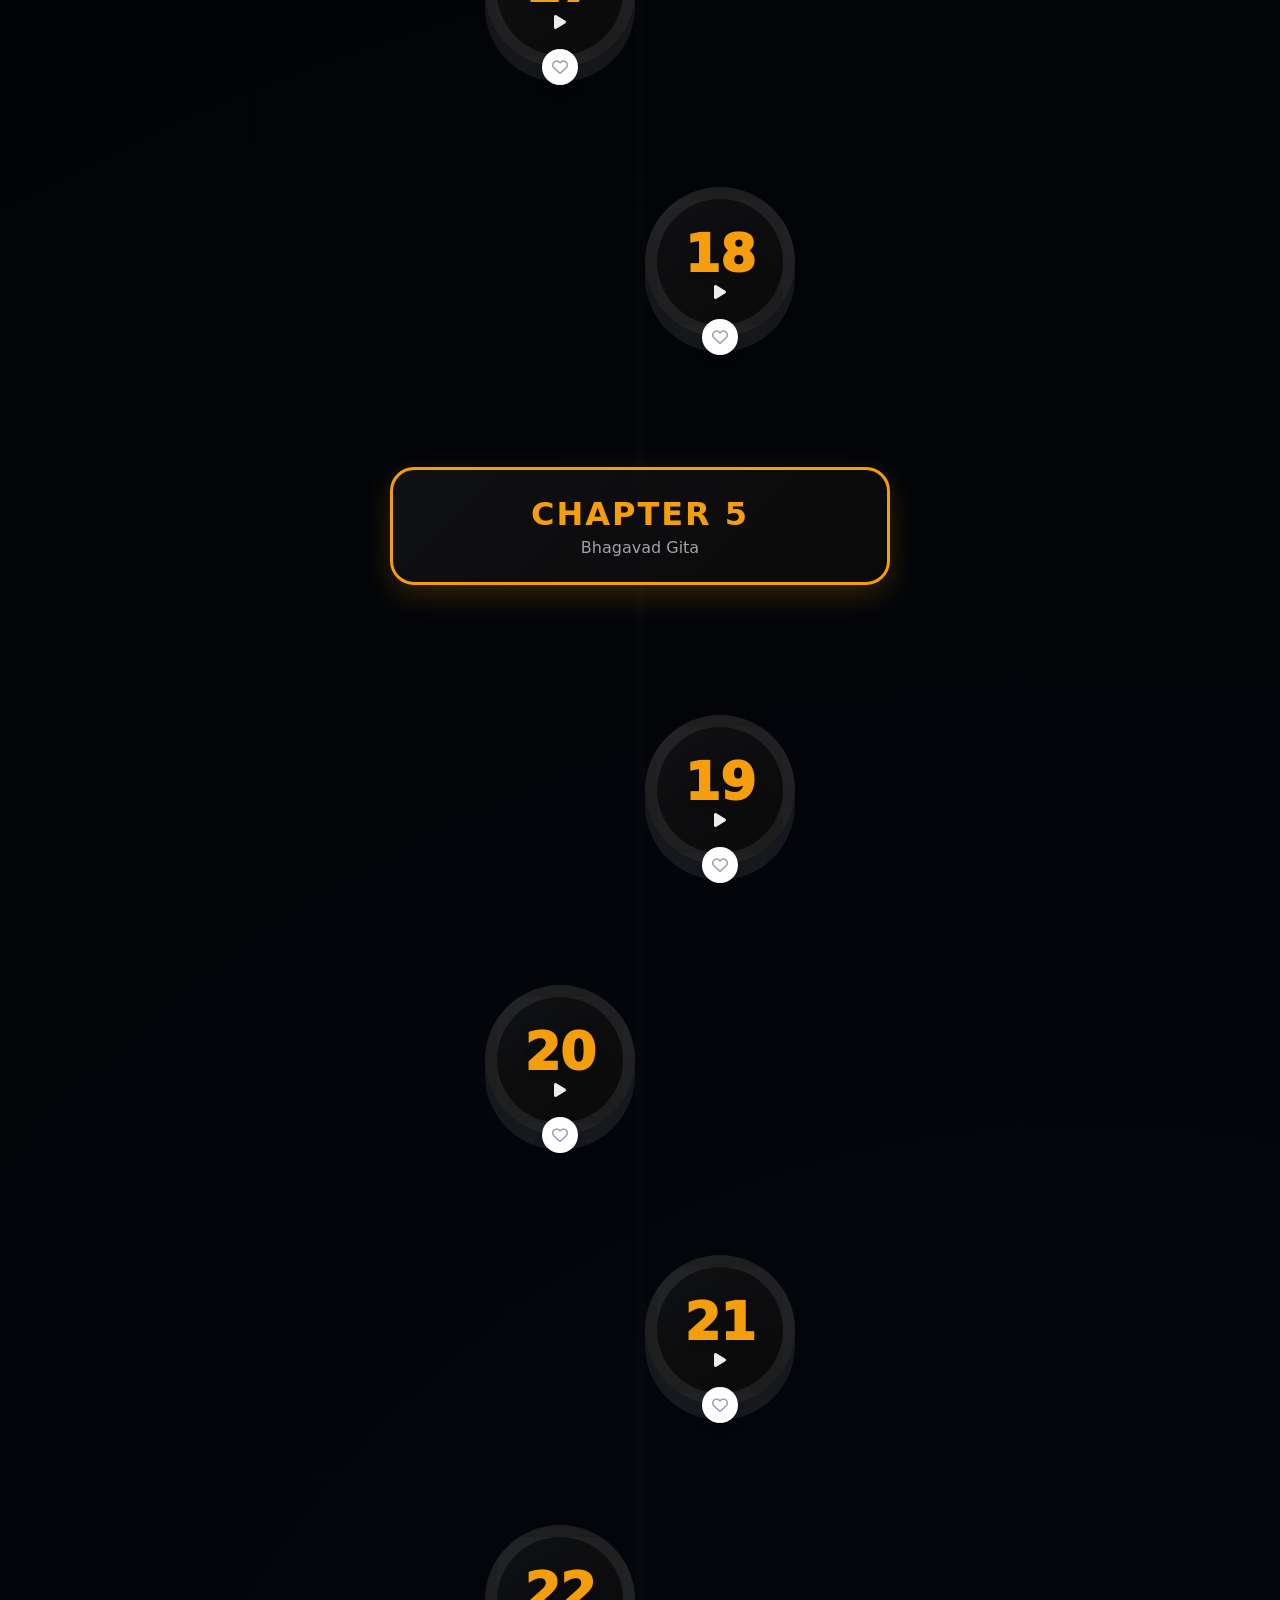
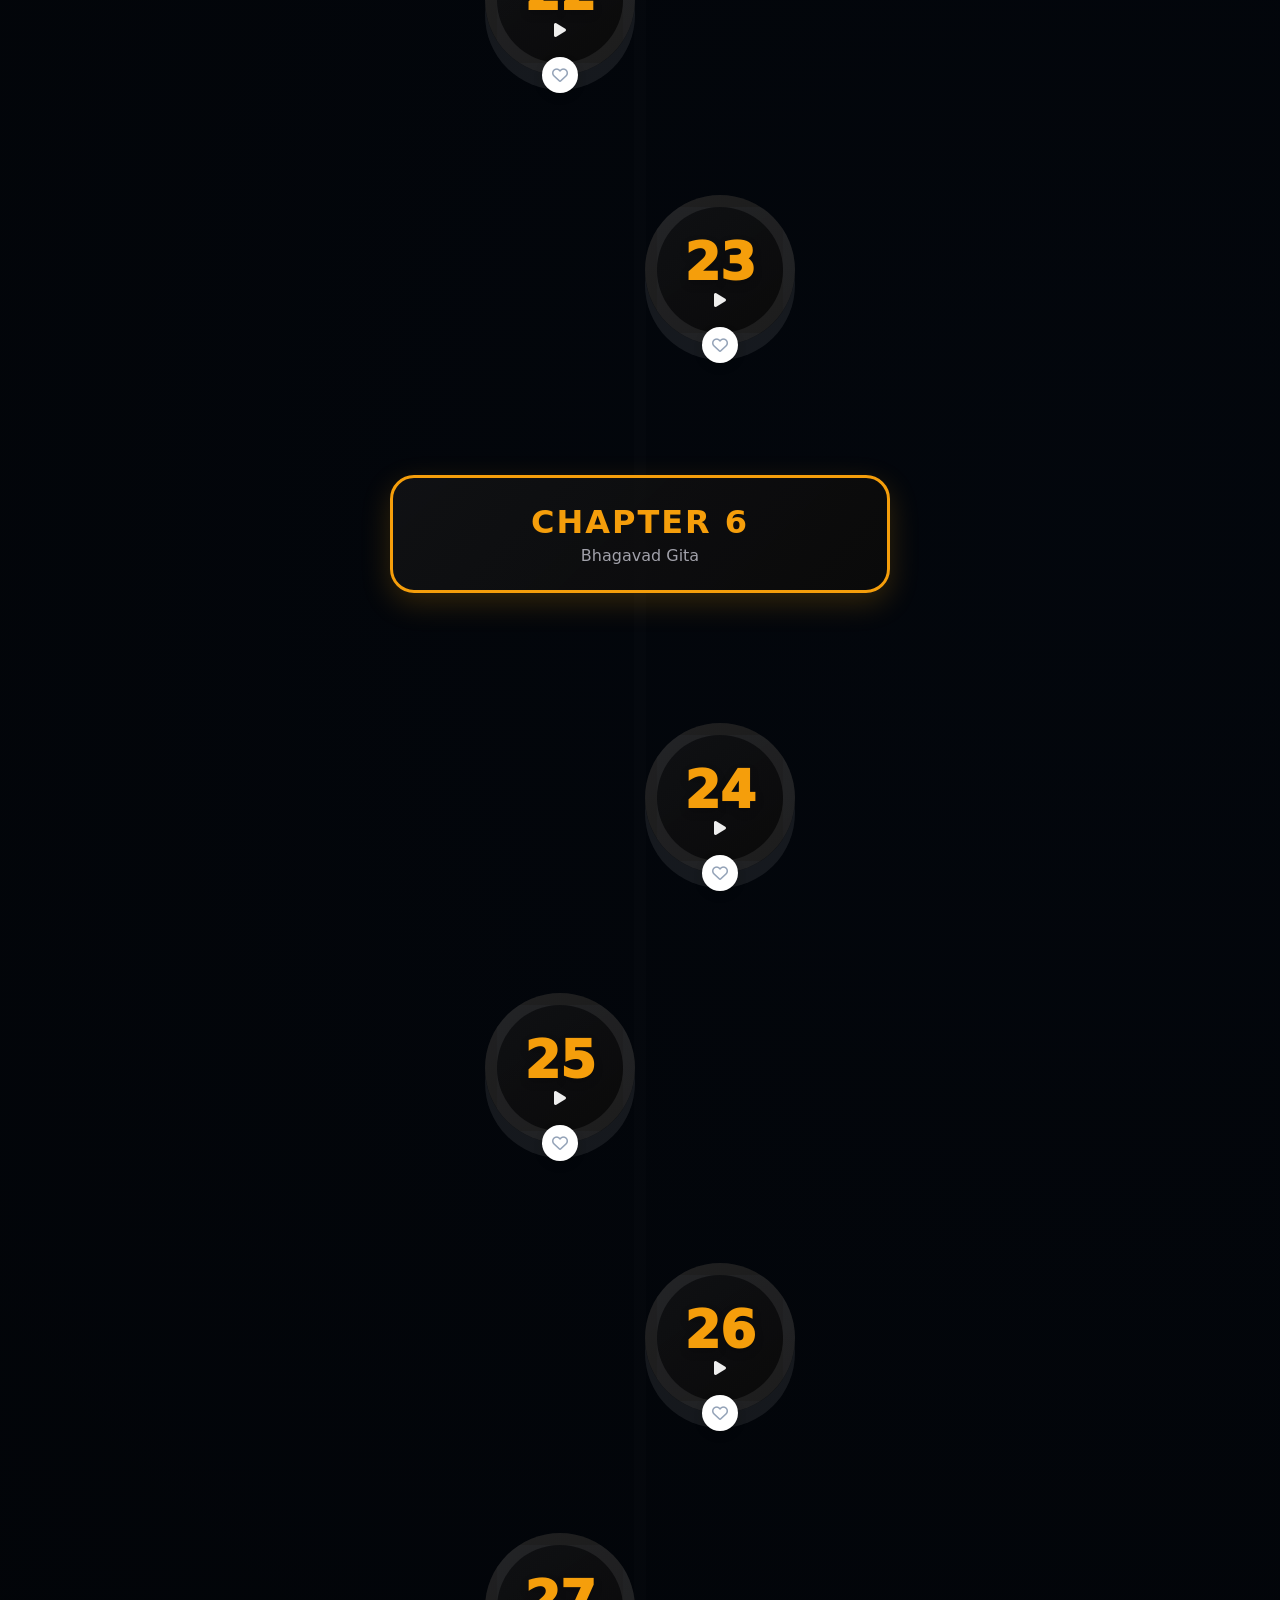
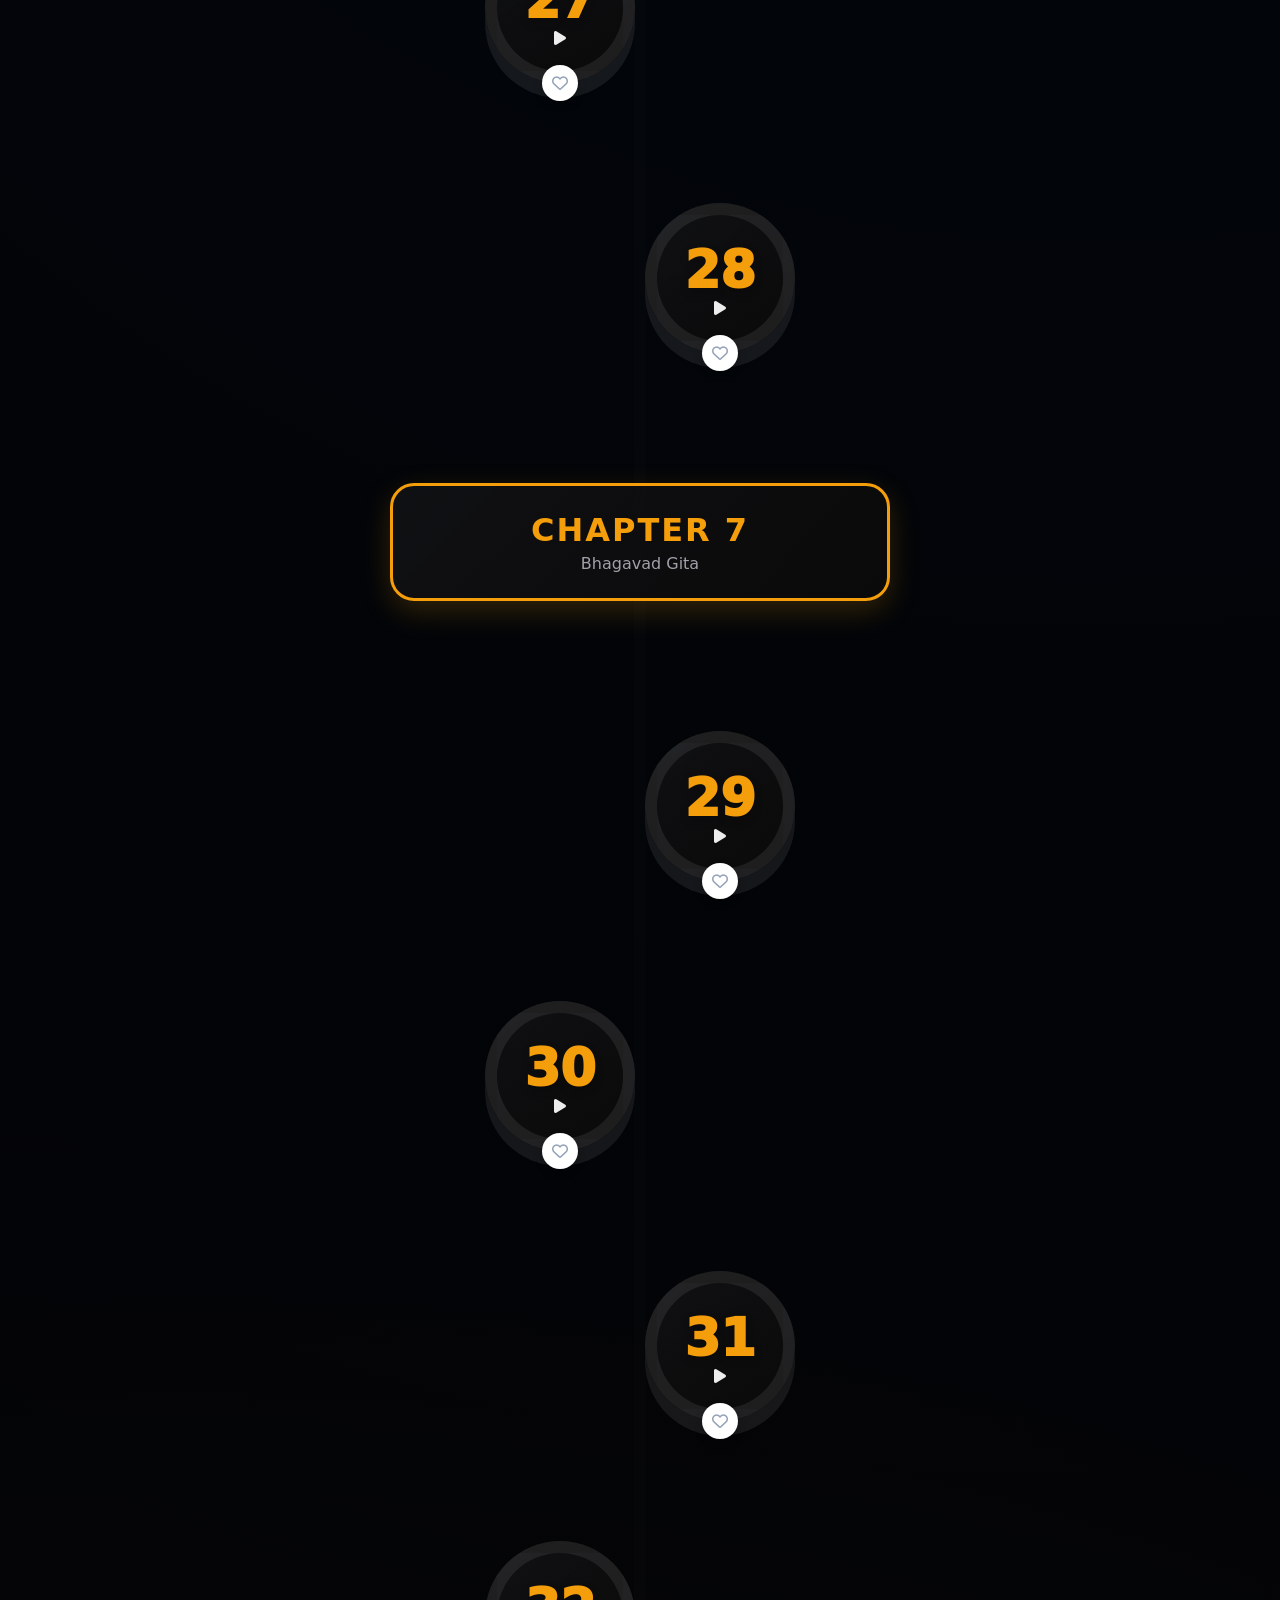
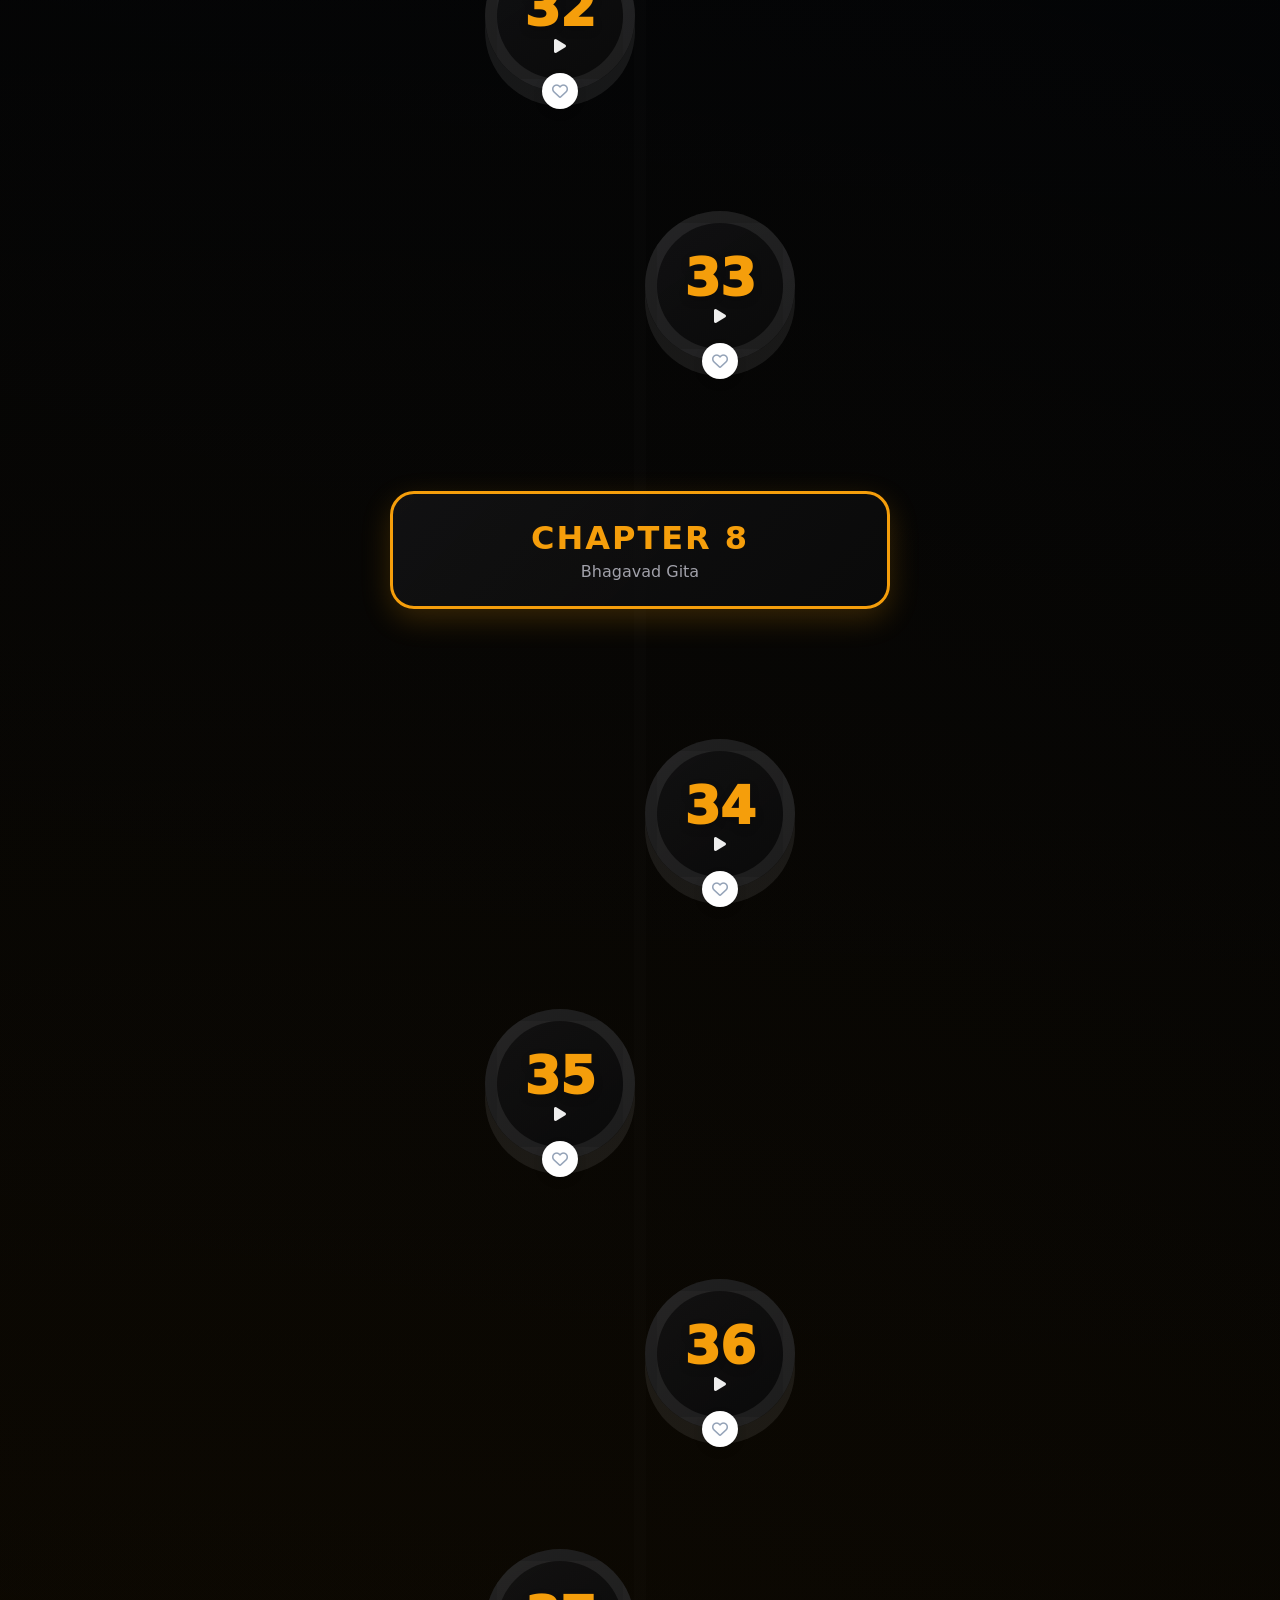
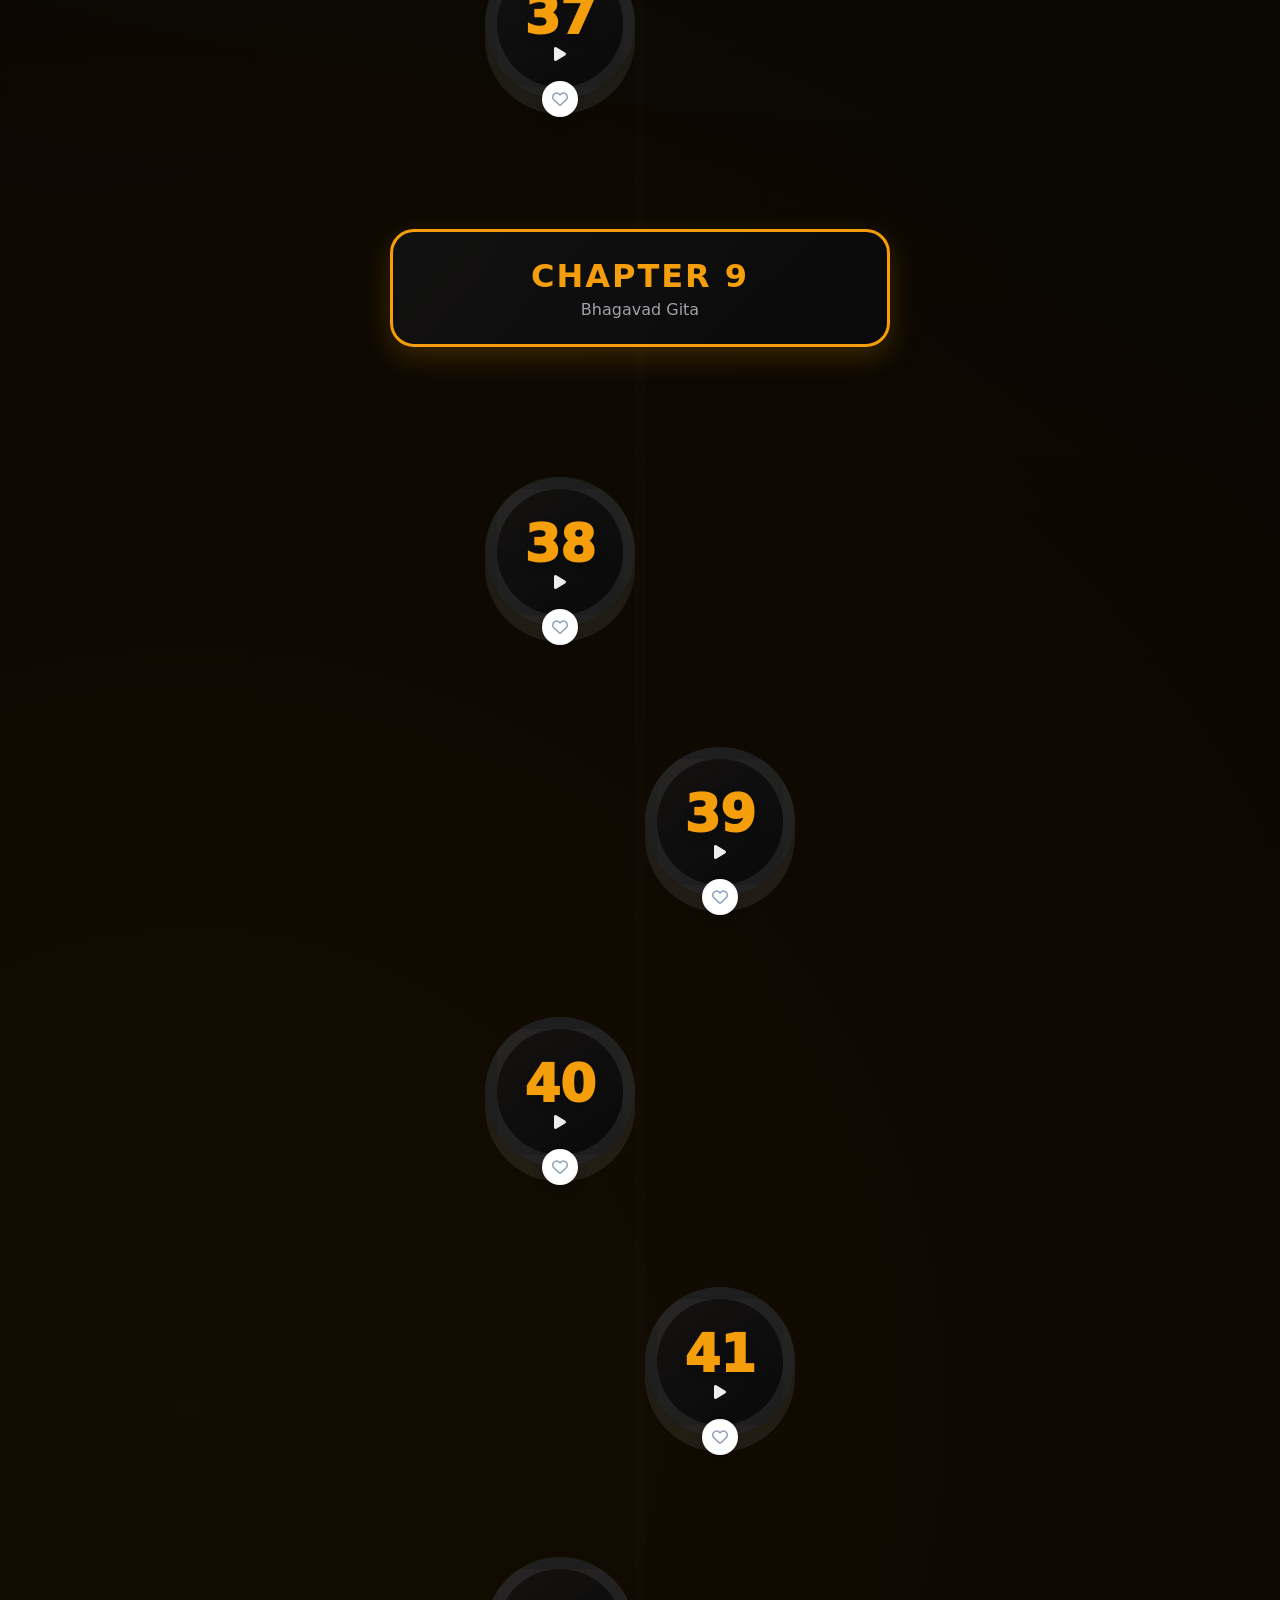
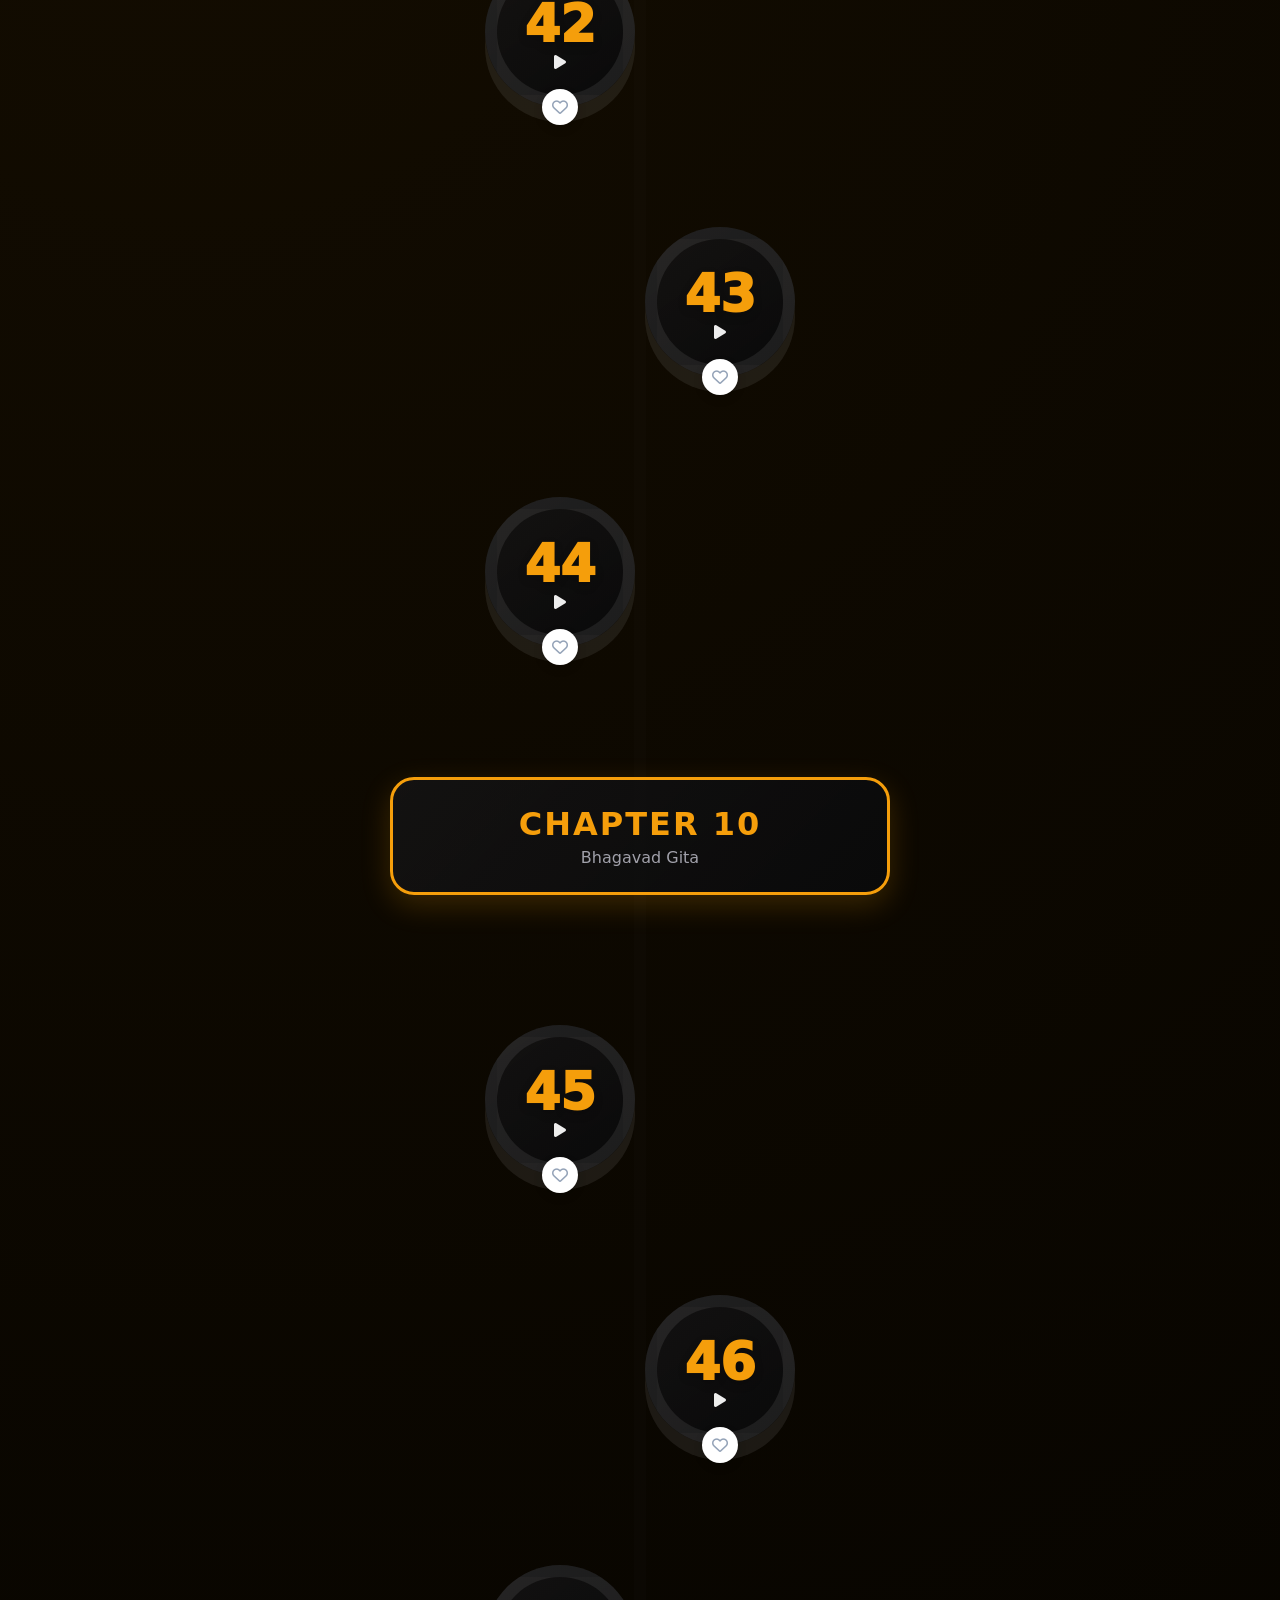
==== commit ad19ecc1: "feat: Update speaker portrait image to version 2." ====
--- a/index.html
+++ b/index.html
@@ -92,7 +92,8 @@
             </div>
             <div class="hero-visual">
                 <div class="speaker-card">
-                    <img src="assets/speaker-portrait.png" alt="H.G. Lila Purushottam Prabhuji" class="speaker-img" />
+                    <img src="assets/speaker-portrait-v2.jpg" alt="H.G. Lila Purushottam Prabhuji"
+                        class="speaker-img" />
                     <div class="speaker-info">
                         <strong>H.G. Lila Purushottam Prabhuji</strong>
                         <span>Spiritual Guide & Mentor</span>
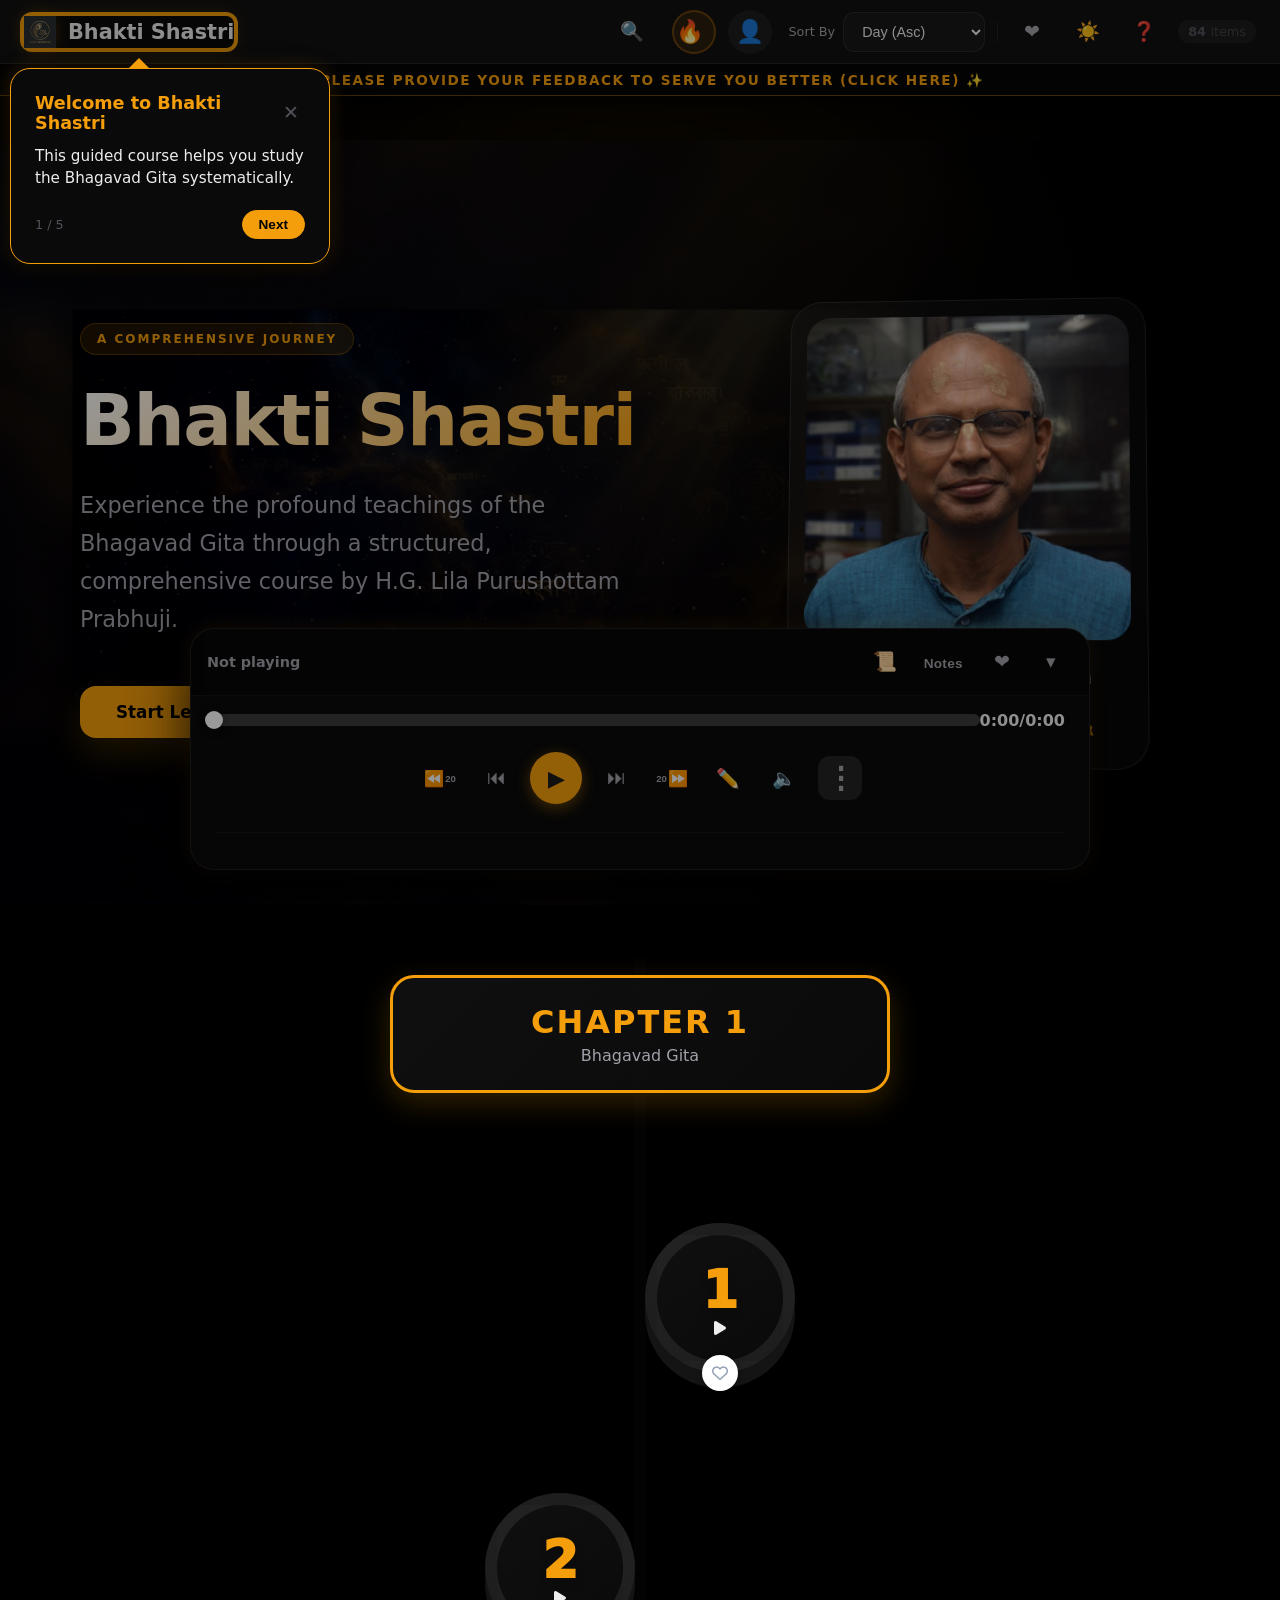
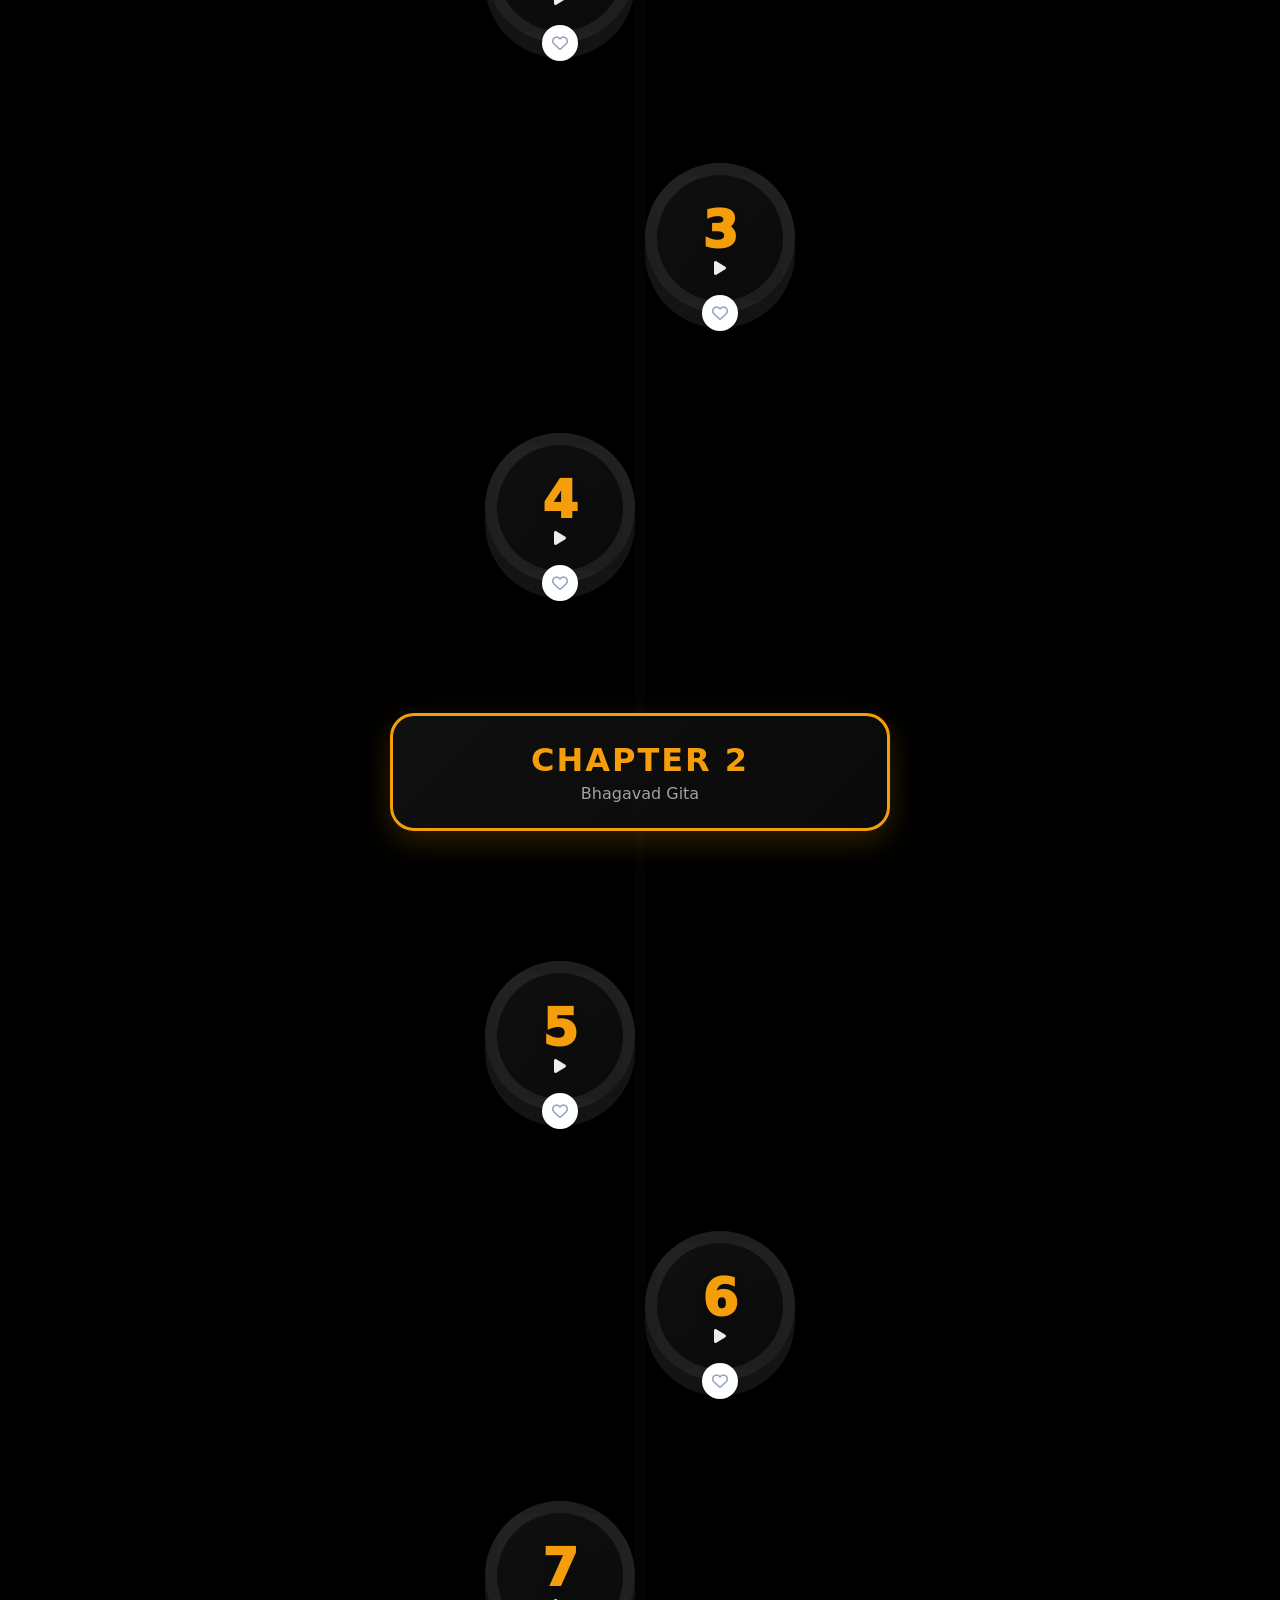
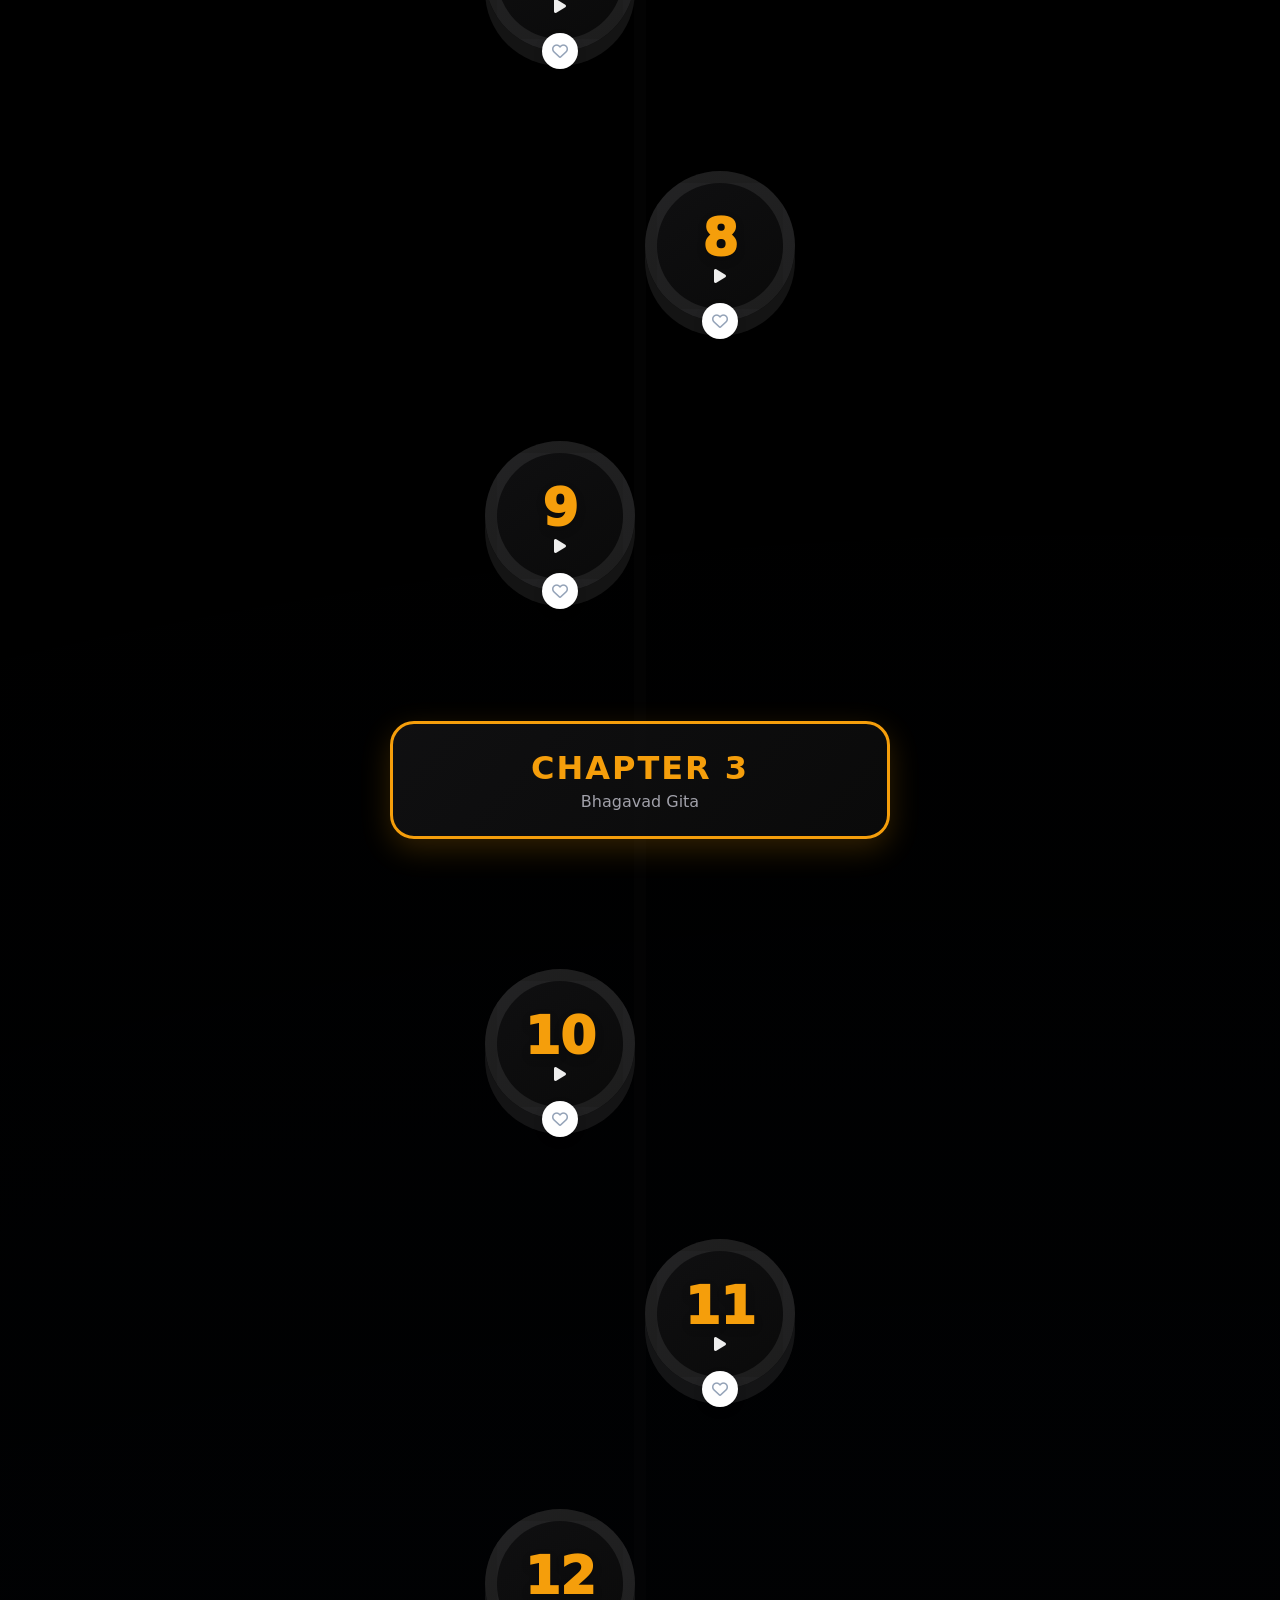
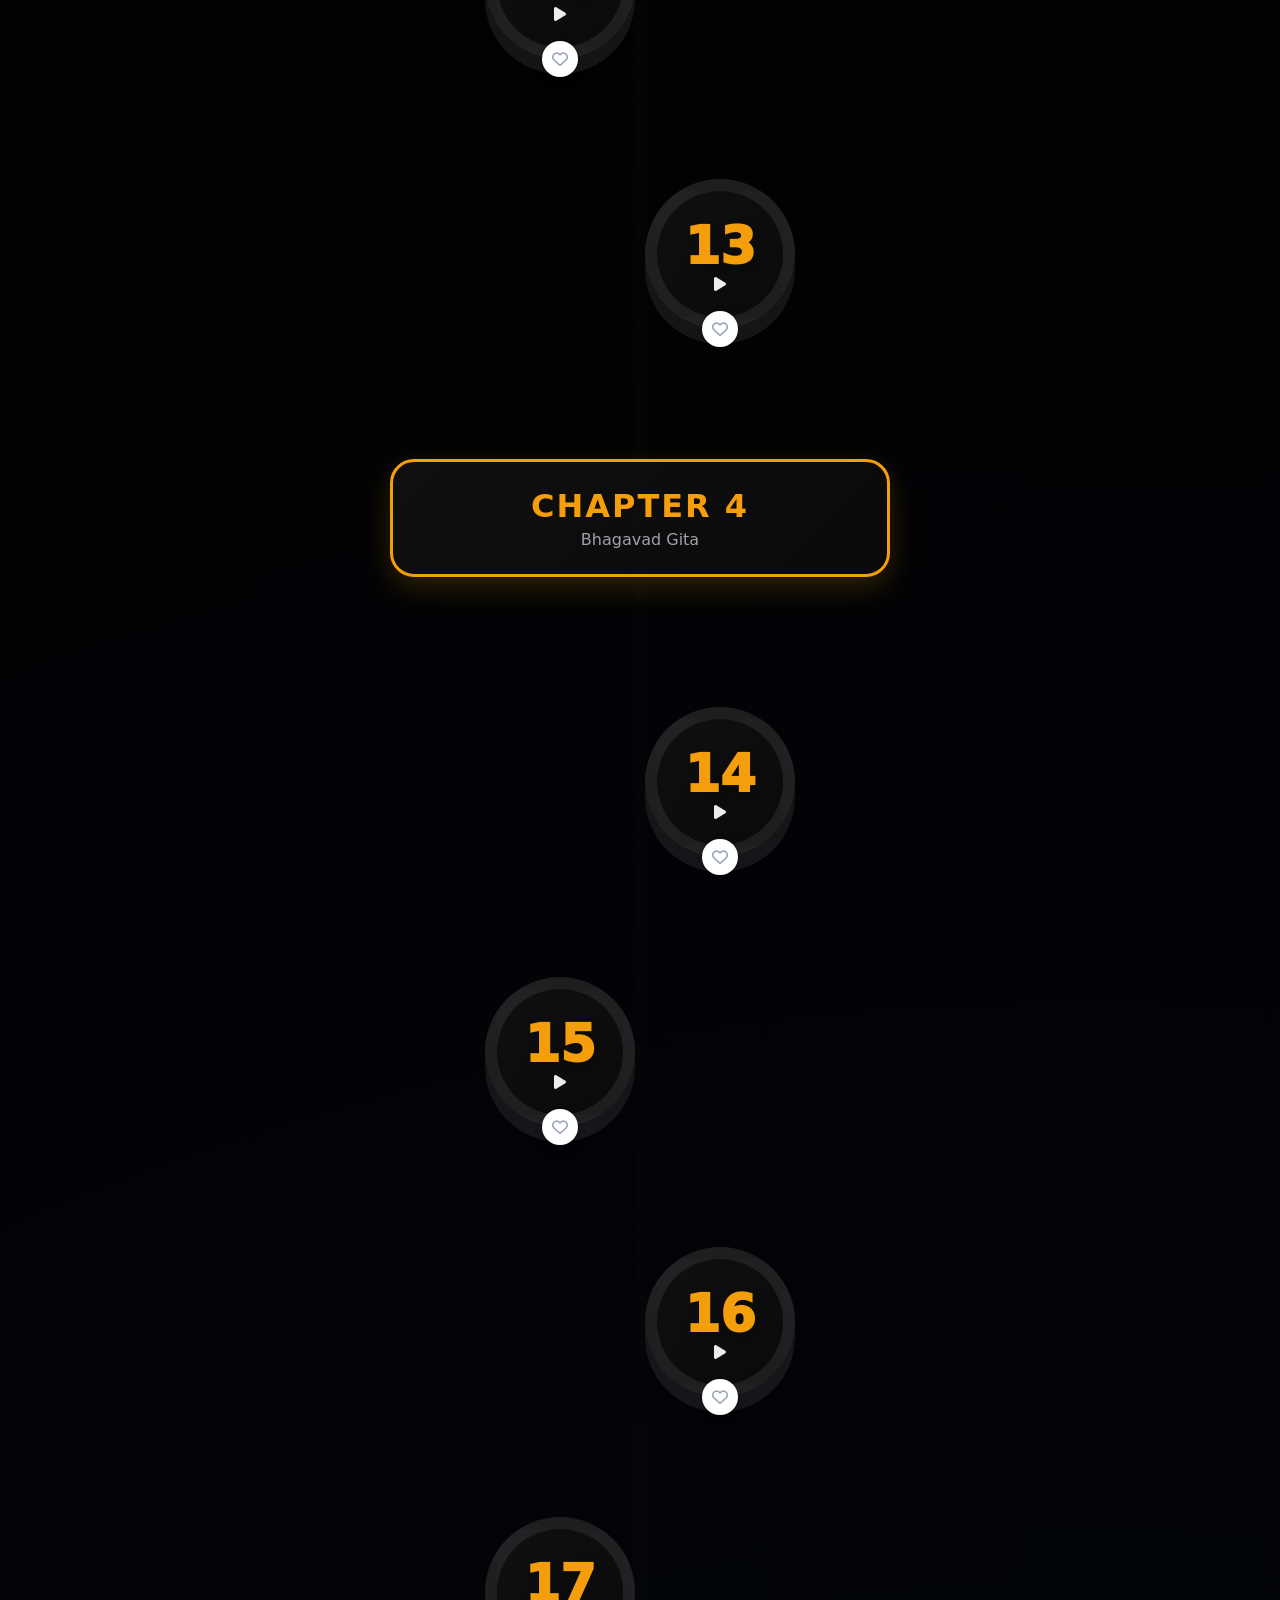
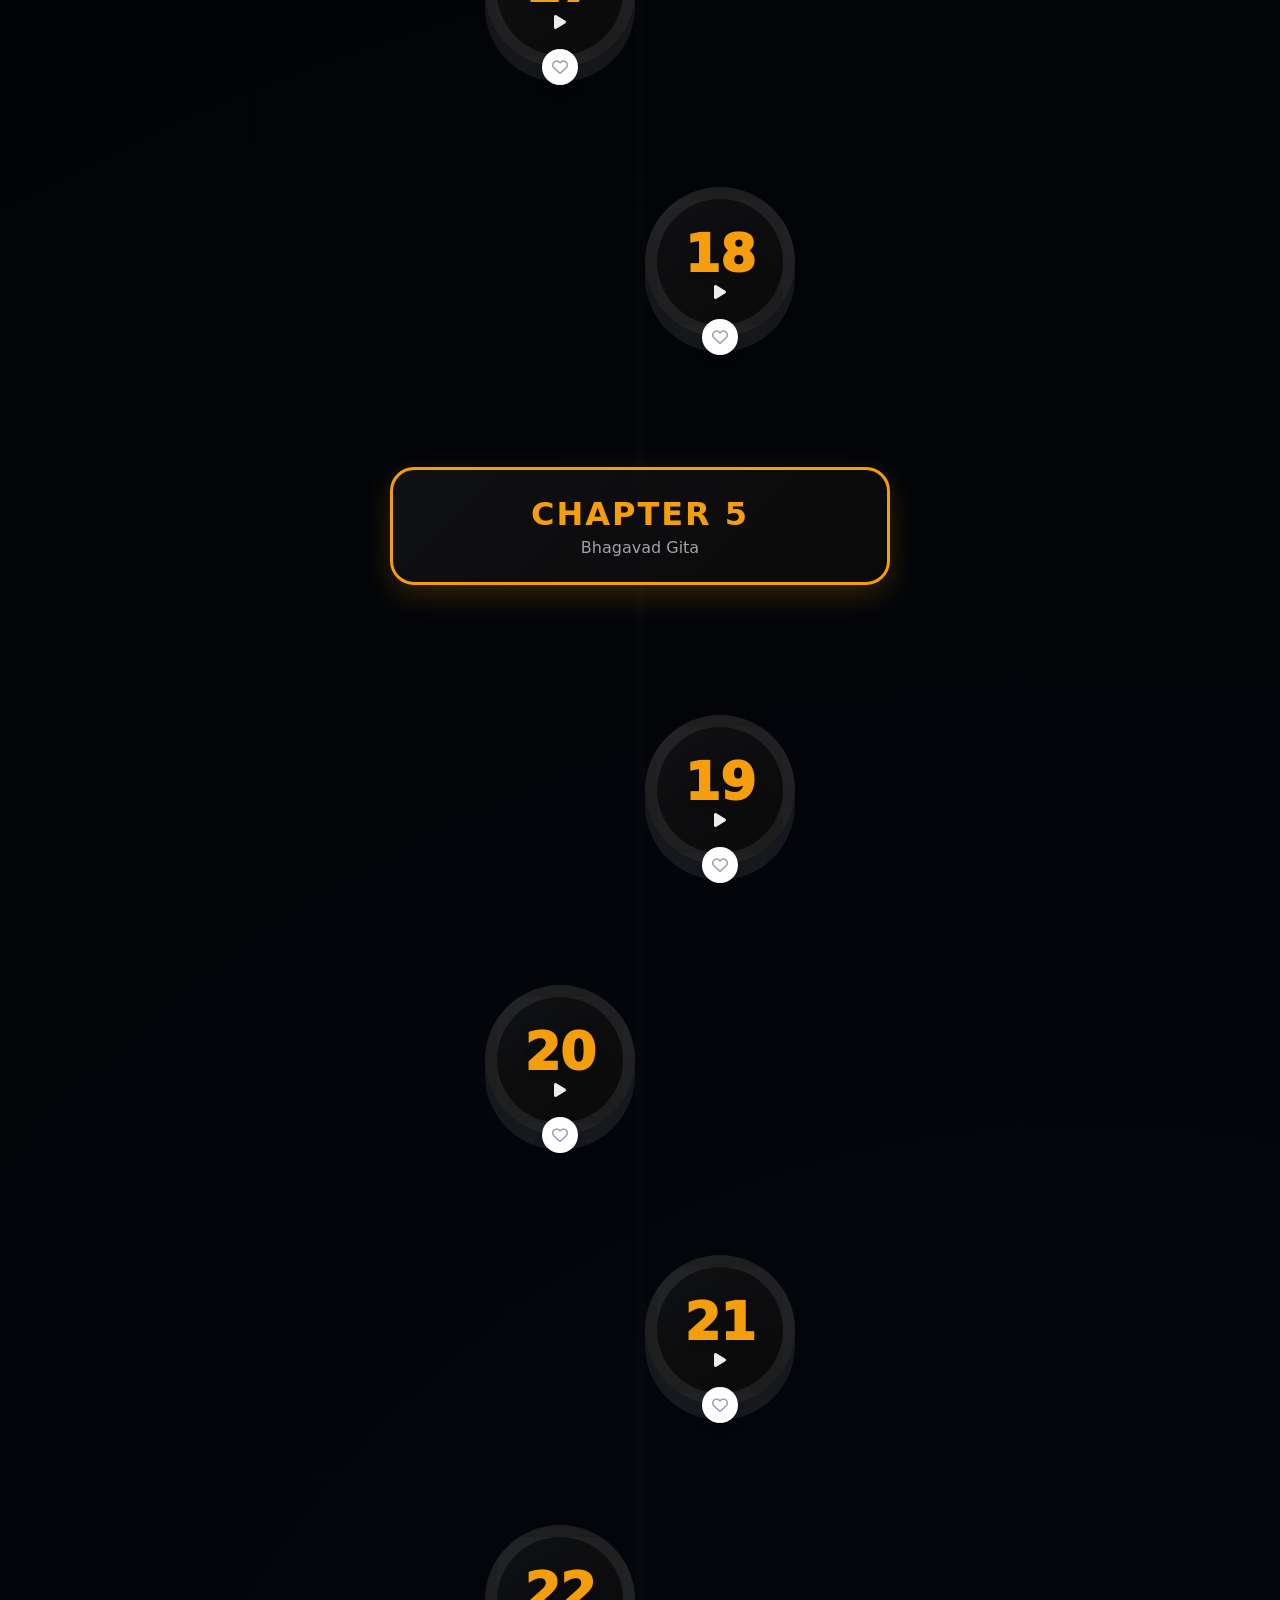
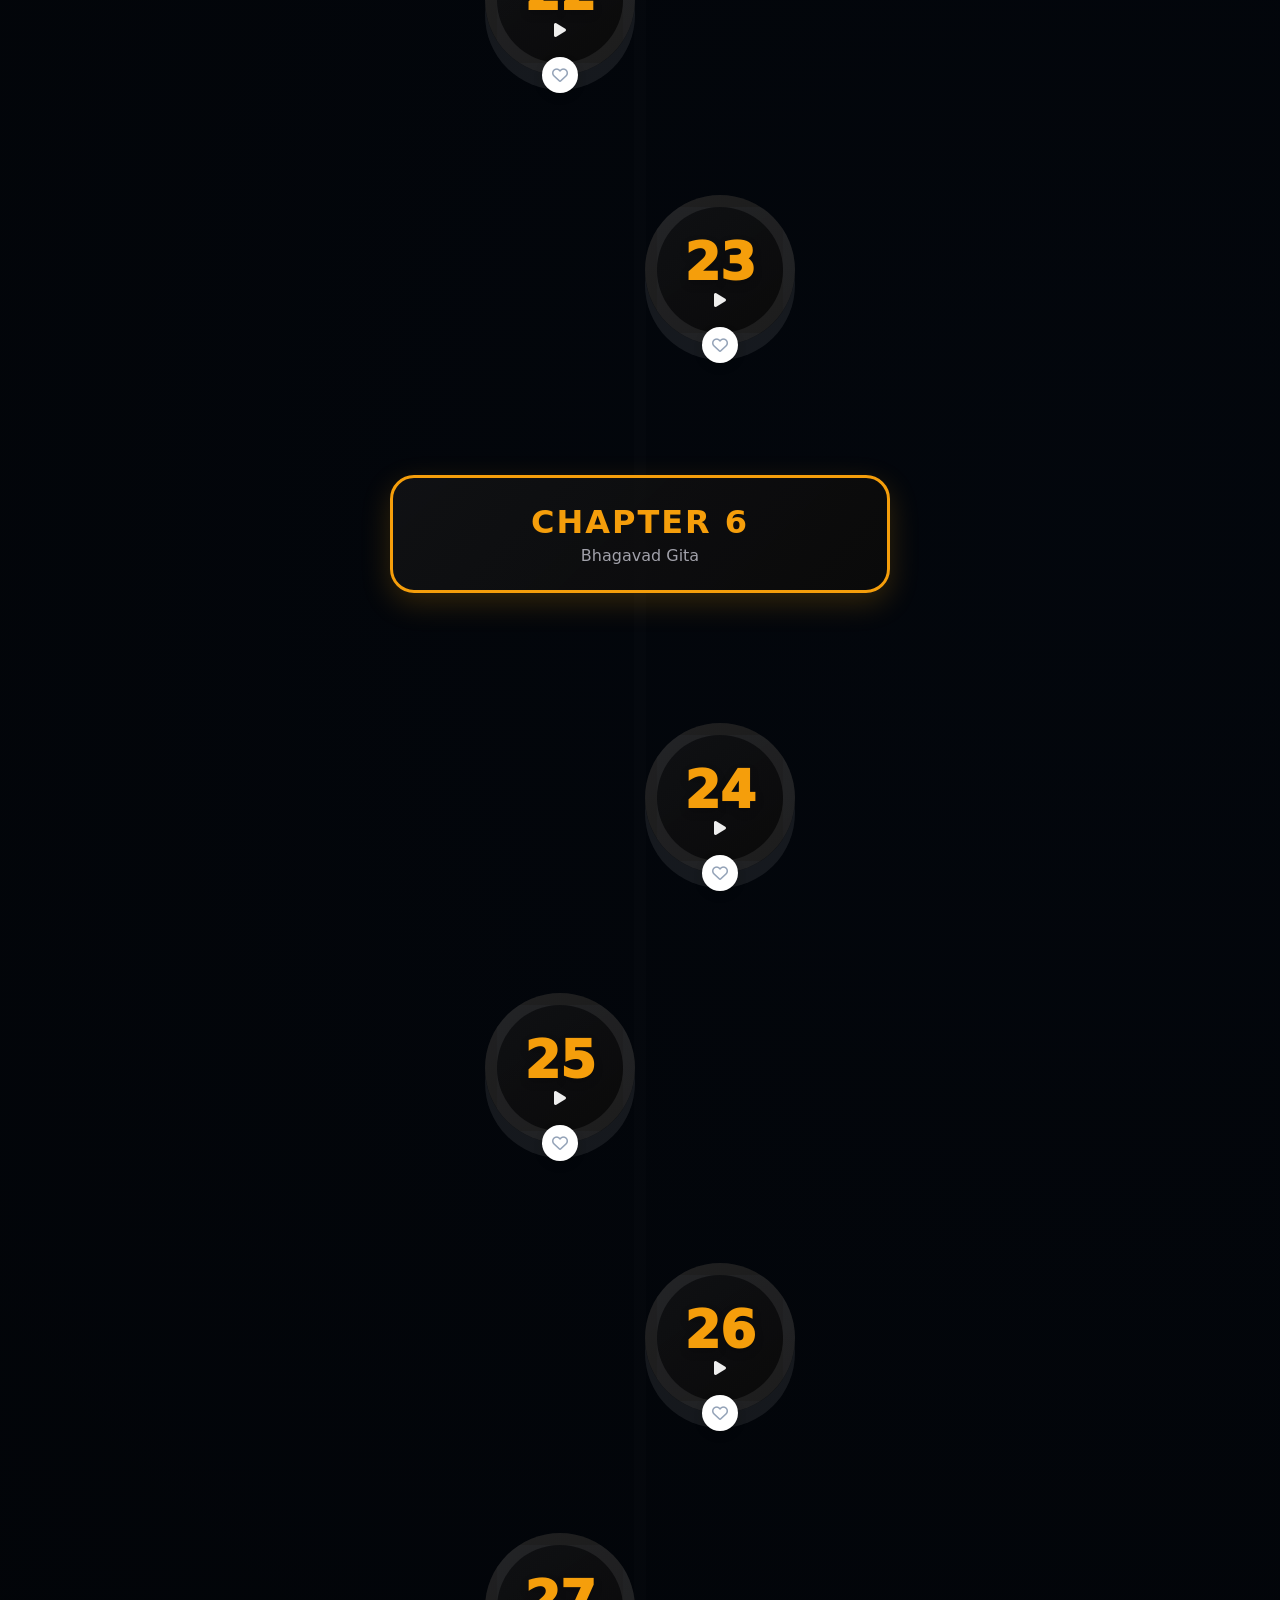
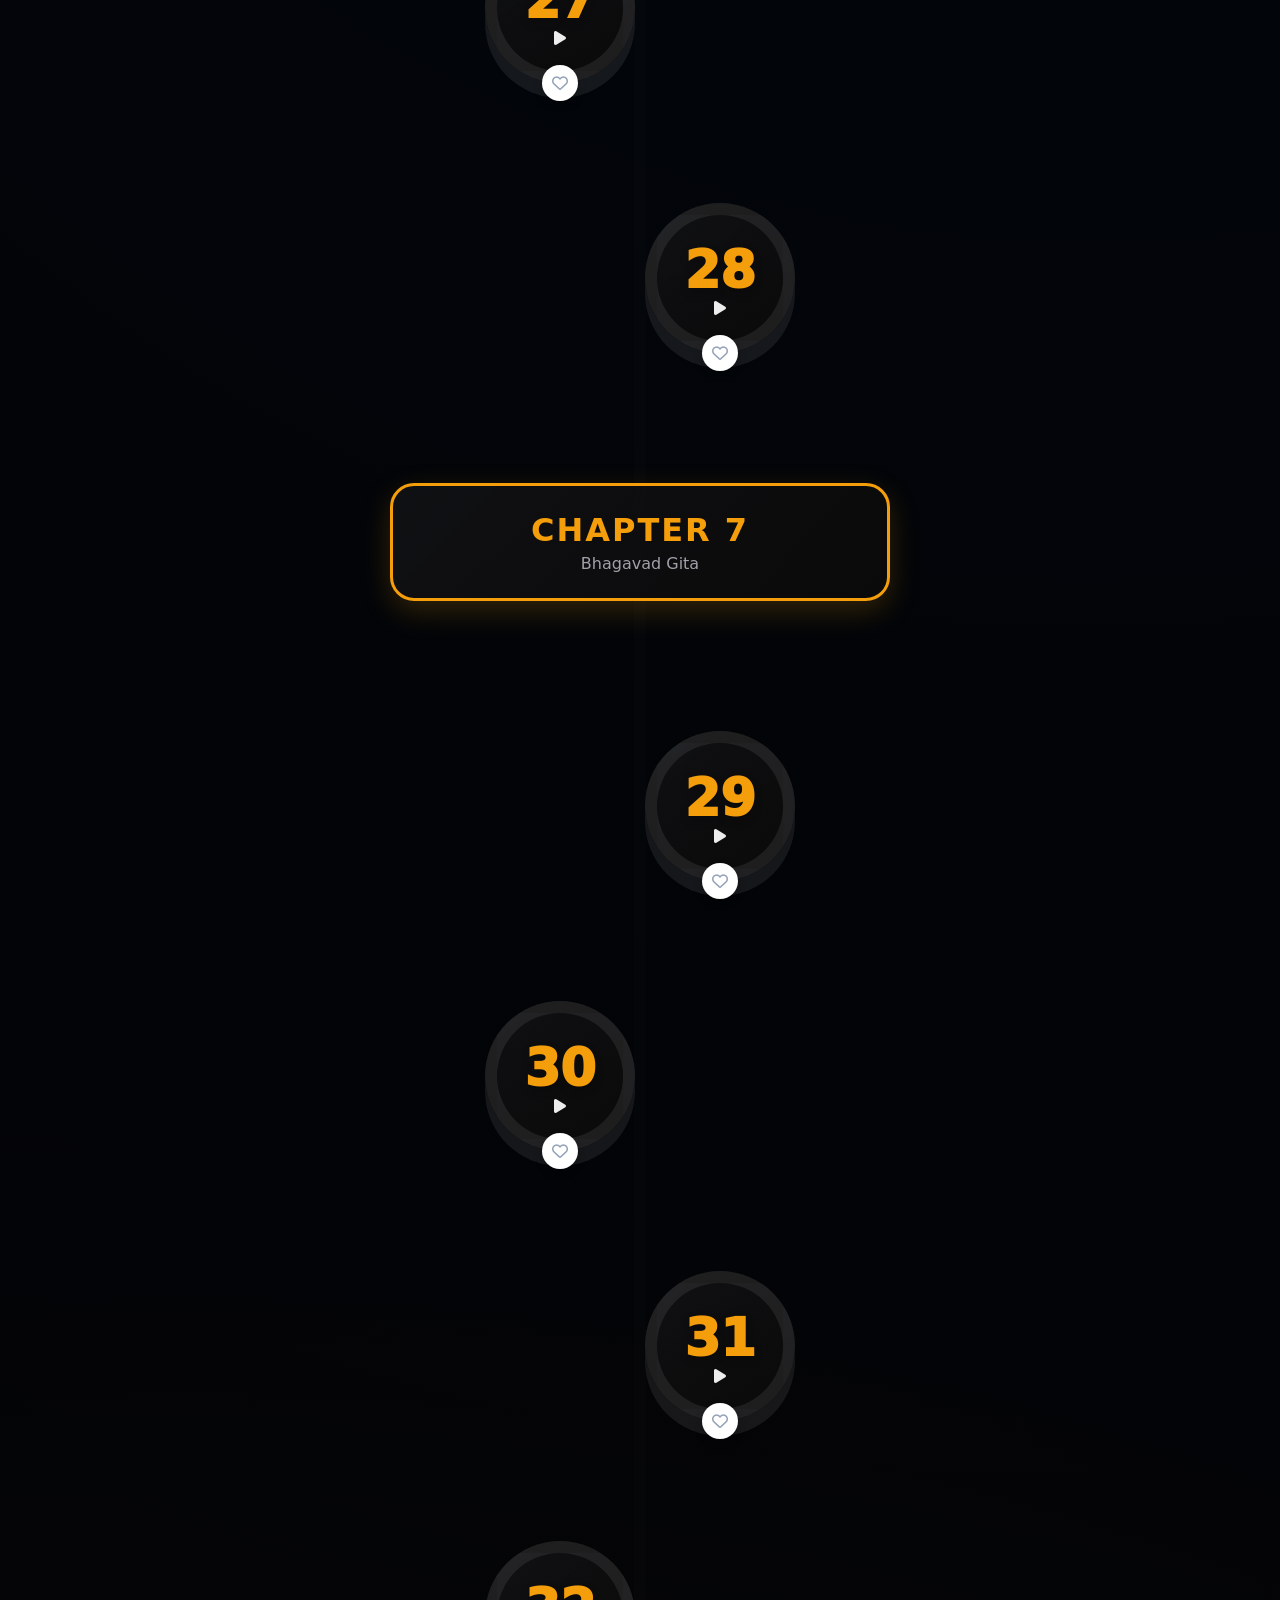
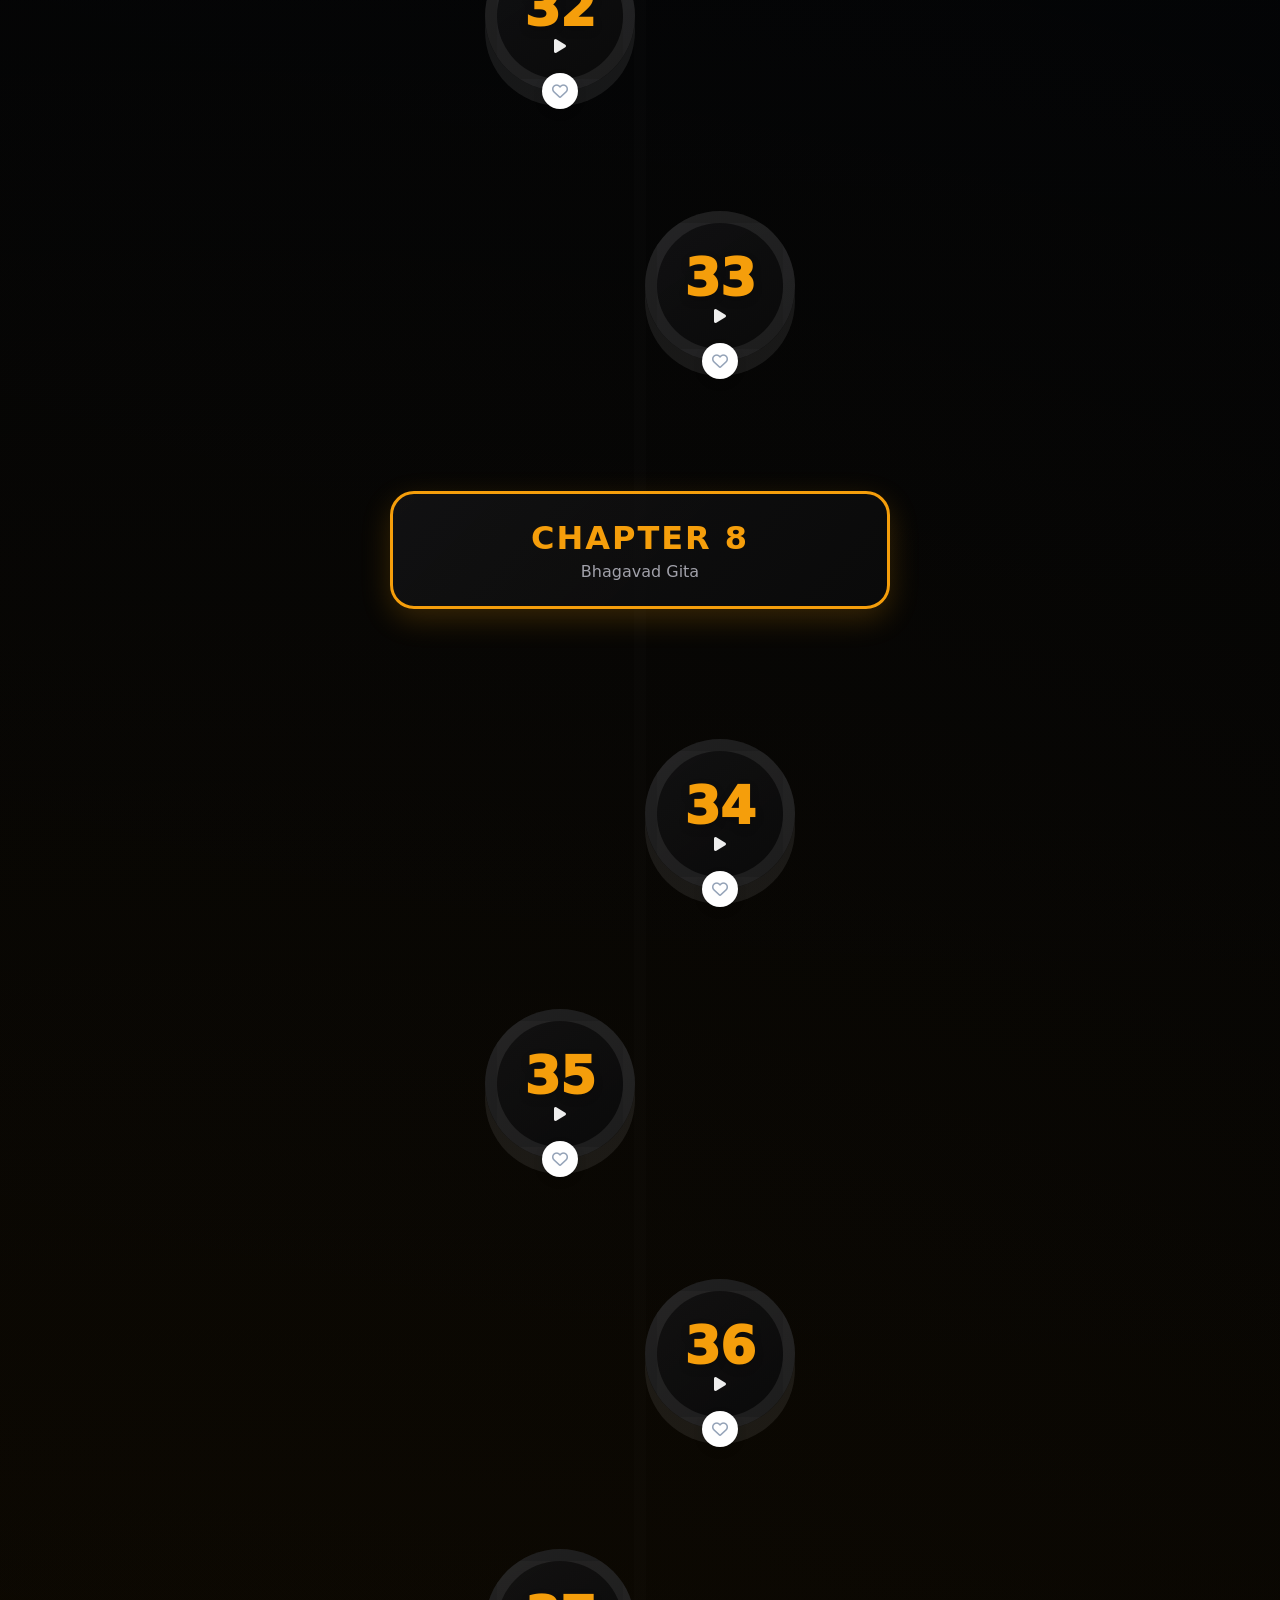
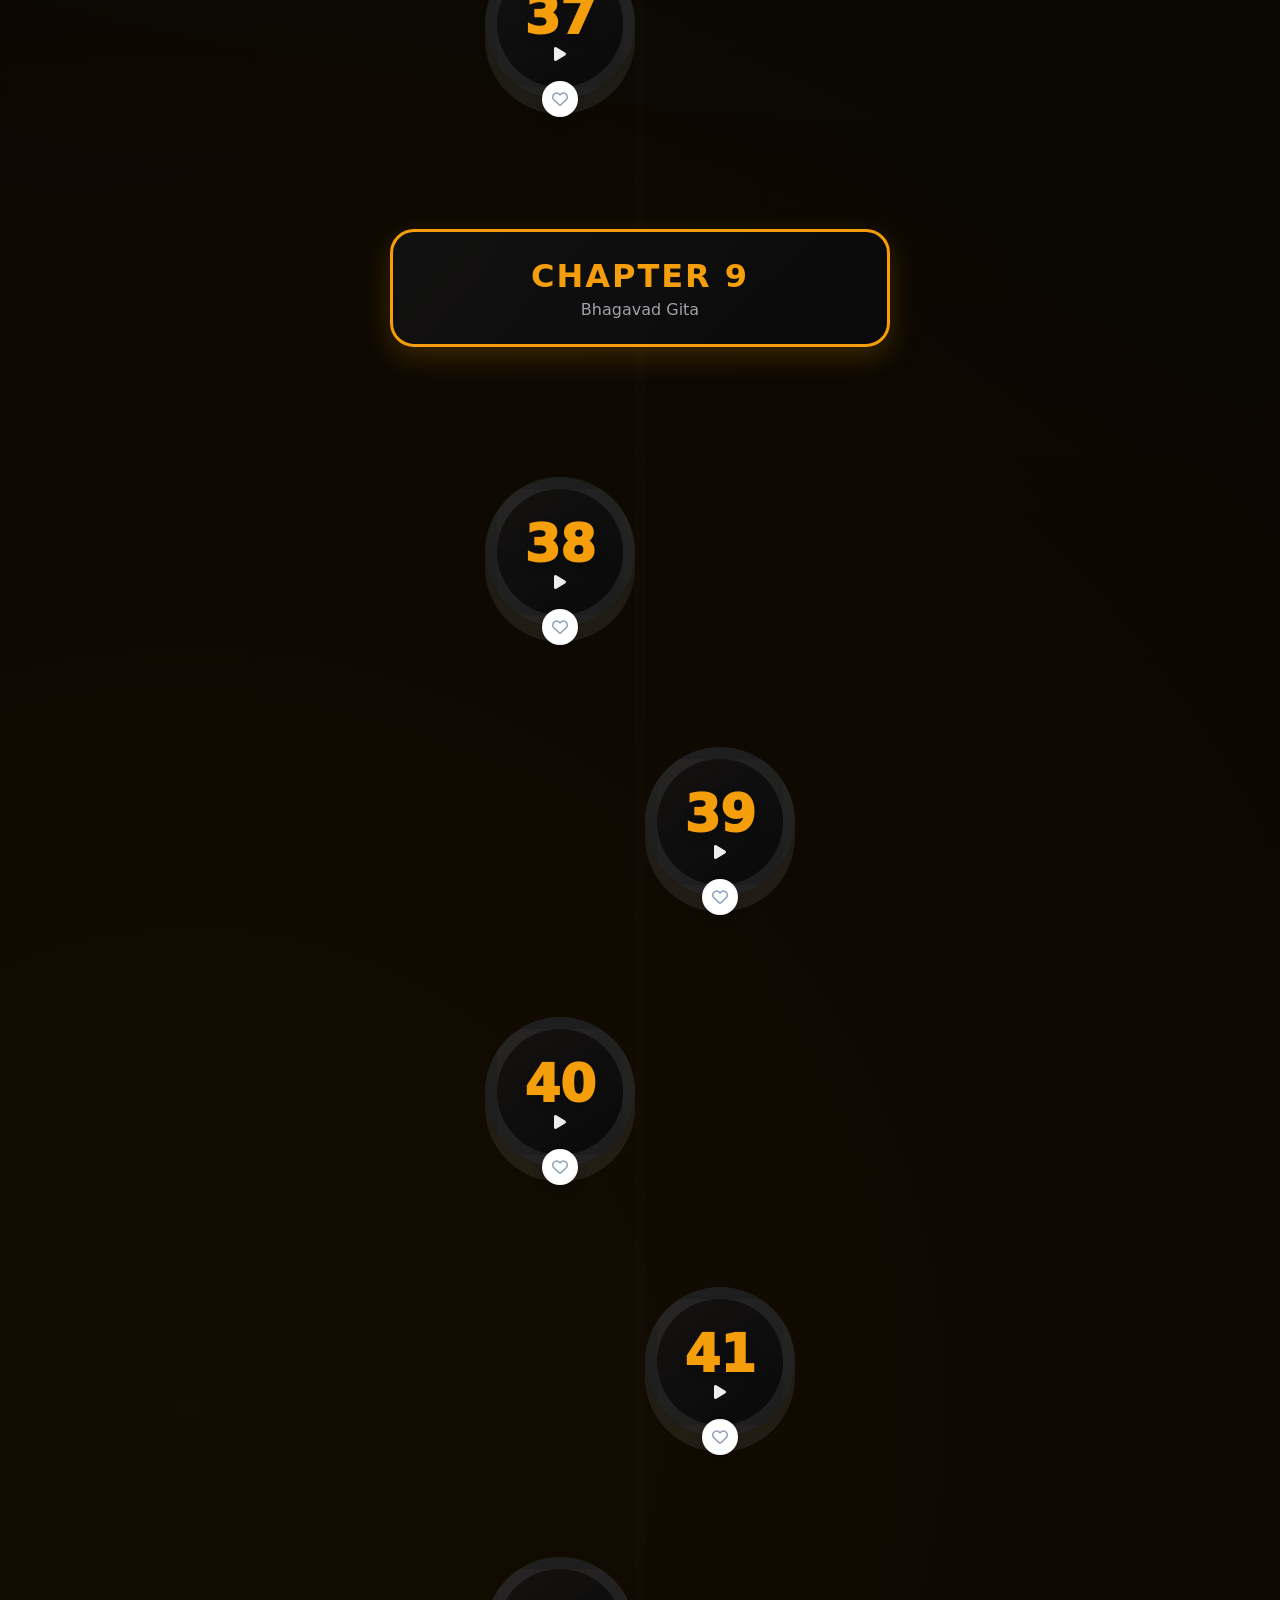
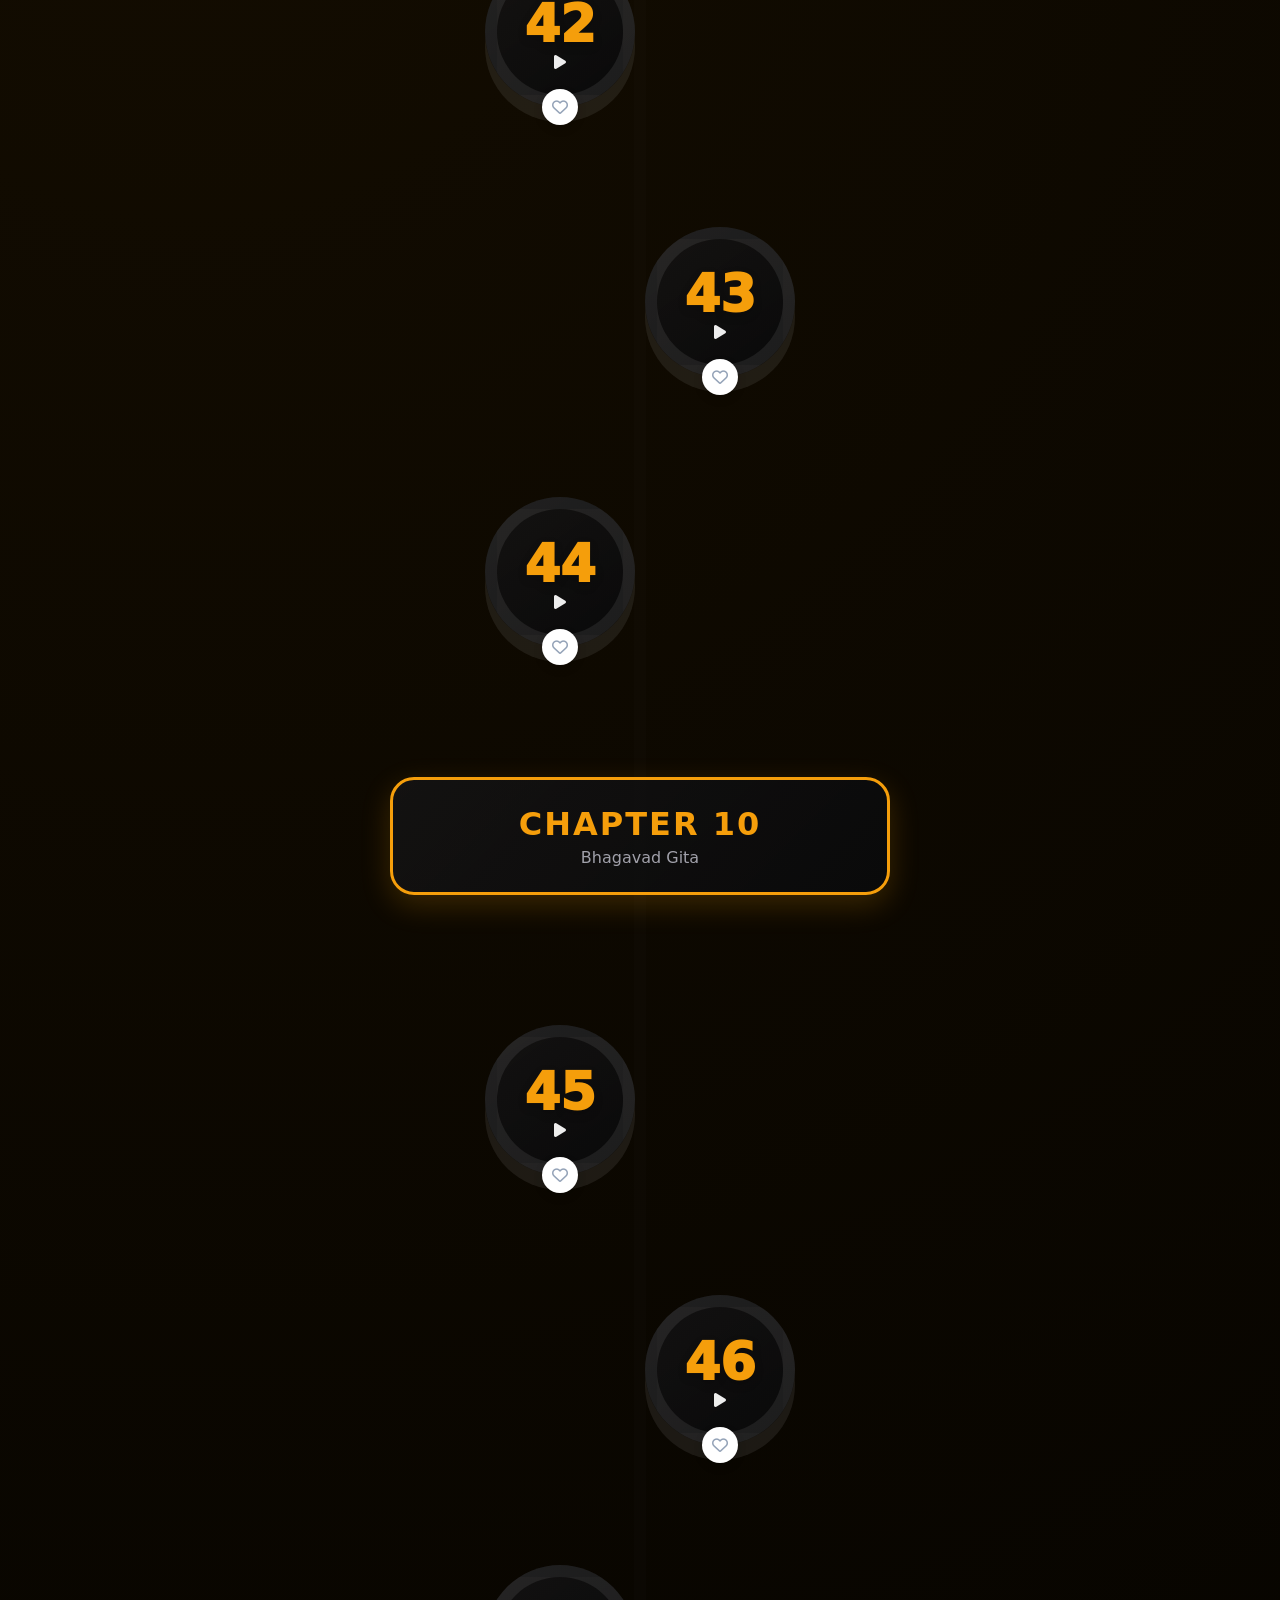
==== commit 98fc3947: "feat: Implement core audio player functionality, UI interactions, and a tutorial system." ====
--- a/index.html
+++ b/index.html
@@ -15,7 +15,7 @@
             <div class="nav-left">
                 <div class="brand">
                     <img src="gita_wisdom_logo.png" alt="Logo" class="nav-logo" />
-                    <span>Gita Wisdom</span>
+                    <span>Bhakti Shastri</span>
                 </div>
             </div>
             <div class="nav-right">
@@ -62,8 +62,21 @@
                         <button id="theme-toggle" class="icon-btn theme-toggle" type="button"
                             title="Toggle Light/Dark Mode">🌓</button>
 
-                        <button id="help-btn" class="icon-btn help-btn" type="button"
-                            title="Site Tutorial / Help">❓</button>
+                        <div class="menu-wrap">
+                            <button id="help-btn" class="icon-btn help-btn" type="button"
+                                title="Tutorials & Help">❓</button>
+                            <div class="player-menu help-dropdown" id="help-menu">
+                                <div class="menu-header-label">Guides</div>
+                                <button class="menu-btn-full" onclick="window.startTutorial('main')">📘 Course
+                                    Overview</button>
+                                <button class="menu-btn-full" onclick="window.startTutorial('gamification')">🏆 XP &
+                                    Levels</button>
+                                <button class="menu-btn-full" onclick="window.startTutorial('player')">⏯ Player
+                                    Controls</button>
+                                <button class="menu-btn-full" onclick="window.startTutorial('notes')">📝 Taking
+                                    Notes</button>
+                            </div>
+                        </div>
 
                         <div class="results-count" aria-live="polite">
                             <span id="results-count">0</span>
@@ -72,6 +85,10 @@
                 </div>
             </div>
         </nav>
+        <div id="top-feedback-link" class="top-feedback-container">
+            <a href="https://forms.gle/c4atPLzAeCuWVUY28" target="_blank" class="glowing-link">✨ Please Provide Your
+                Feedback To Serve You Better (Click Here) ✨</a>
+        </div>
     </header>
 
     <section class="hero-banner">
@@ -82,12 +99,12 @@
         <div class="container hero-container">
             <div class="hero-content">
                 <div class="hero-badge">A Comprehensive Journey</div>
-                <h1 class="hero-title">Gita Wisdom</h1>
+                <h1 class="hero-title">Bhakti Shastri</h1>
                 <p class="hero-subtitle">Experience the profound teachings of the Bhagavad Gita through a structured,
                     comprehensive course by H.G. Lila Purushottam Prabhuji.</p>
                 <div class="hero-cta">
                     <a href="#audio-list" class="btn-primary">Start Learning</a>
-                    <button id="hero-tutorial-btn" class="btn-secondary">View Tutorial</button>
+                    <!-- <button id="hero-tutorial-btn help-btn" class="btn-secondary help-btn">View Tutorial</button> -->
                 </div>
             </div>
             <div class="hero-visual">
@@ -342,6 +359,20 @@
         </div>
     </div>
 
+    <div id="feedback-popup" class="feedback-popup is-hidden" aria-hidden="true">
+        <div class="feedback-card">
+            <div class="feedback-header">
+                <h3>🙏 We Value Your Input</h3>
+                <button id="feedback-close" class="icon-btn close-btn">✕</button>
+            </div>
+            <p>You've completed the tutorial! We'd love to hear your thoughts to help us improve.</p>
+            <div class="feedback-actions">
+                <a href="https://forms.gle/c4atPLzAeCuWVUY28" target="_blank" class="btn-primary feedback-link">Give
+                    Feedback</a>
+            </div>
+        </div>
+    </div>
+
     <script type="module" src="js/main.js"></script>
 </body>
 
--- a/style.css
+++ b/style.css
@@ -1805,7 +1805,8 @@
 /* --- Hero Banner Styles (Overhauled) --- */
 .hero-banner {
     position: relative;
-    padding: 160px 0 100px;
+    padding: 96px 0 80px;
+    /* Tighter spacing: 64px nav + 32px feedback = 96px start */
     background: var(--bg-deep);
     overflow: hidden;
     min-height: 85vh;
@@ -3754,4 +3755,144 @@
 
 ::-webkit-scrollbar-thumb:hover {
     background: var(--text-muted);
+}
+
+/* --- Feedback Feature Styles --- */
+
+/* Glowing Link Below Header */
+.top-feedback-container {
+    position: fixed;
+    top: 64px;
+    /* Below Navbar */
+    left: 0;
+    right: 0;
+    background: #050505;
+    border-bottom: 1px solid rgba(245, 158, 11, 0.4);
+    padding: 2px 0;
+    /* Reduced padding to remove space */
+    text-align: center;
+    transition: all 0.5s ease;
+    z-index: 990;
+    /* Below Nav (1000) */
+    box-shadow: 0 4px 15px rgba(0, 0, 0, 0.8);
+    height: 32px;
+    /* Fixed small height */
+    display: flex;
+    align-items: center;
+    justify-content: center;
+}
+
+.top-feedback-container.is-hidden {
+    display: none;
+}
+
+.glowing-link {
+    font-size: 0.85rem;
+    font-weight: 900;
+    color: var(--accent-primary);
+    text-decoration: none;
+    text-transform: uppercase;
+    letter-spacing: 1.5px;
+    animation: glow-blink 1s infinite alternate;
+    /* Faster blinking */
+}
+
+@keyframes glow-blink {
+    0% {
+        text-shadow: 0 0 5px rgba(245, 158, 11, 0.5);
+        opacity: 0.7;
+        color: var(--accent-primary);
+        transform: scale(0.98);
+    }
+
+    100% {
+        text-shadow: 0 0 20px rgba(245, 158, 11, 1), 0 0 10px #fff;
+        opacity: 1;
+        color: #fff;
+        /* Flash to white */
+        transform: scale(1.02);
+    }
+}
+
+/* Feedback Popup Modal */
+.feedback-popup {
+    position: fixed;
+    inset: 0;
+    background: rgba(0, 0, 0, 0.8);
+    backdrop-filter: blur(8px);
+    z-index: 3000;
+    display: flex;
+    justify-content: center;
+    align-items: center;
+    opacity: 1;
+    transition: opacity 0.3s ease;
+}
+
+.feedback-popup.is-hidden {
+    opacity: 0;
+    pointer-events: none;
+}
+
+.feedback-card {
+    background: var(--bg-surface);
+    border: 2px solid var(--accent-primary);
+    border-radius: 20px;
+    padding: 30px;
+    width: 90%;
+    max-width: 400px;
+    text-align: center;
+    box-shadow: 0 20px 50px rgba(0, 0, 0, 0.8), 0 0 30px rgba(245, 158, 11, 0.2);
+    transform: translateY(0);
+    transition: transform 0.3s cubic-bezier(0.175, 0.885, 0.32, 1.275);
+}
+
+.feedback-popup.is-hidden .feedback-card {
+    transform: translateY(20px) scale(0.95);
+}
+
+.feedback-header {
+    display: flex;
+    justify-content: space-between;
+    align-items: center;
+    margin-bottom: 16px;
+}
+
+.feedback-header h3 {
+    margin: 0;
+    color: var(--accent-primary);
+    font-size: 1.3rem;
+    font-weight: 800;
+}
+
+.feedback-actions {
+    margin-top: 24px;
+}
+
+.feedback-link {
+    display: inline-block;
+    text-decoration: none;
+    font-size: 1.1rem;
+    padding: 12px 30px;
+}
+
+/* --- Help Menu Styles --- */
+.help-dropdown {
+    top: 130%;
+    /* Drop DOWN */
+    bottom: auto !important;
+    /* Override player-menu bottom */
+    right: 0;
+    min-width: 200px;
+    transform-origin: top right;
+}
+
+.menu-header-label {
+    font-size: 0.75rem;
+    text-transform: uppercase;
+    color: var(--text-secondary);
+    padding: 8px 12px;
+    border-bottom: 1px solid var(--border-color);
+    margin-bottom: 4px;
+    letter-spacing: 1px;
+    font-weight: 700;
 }
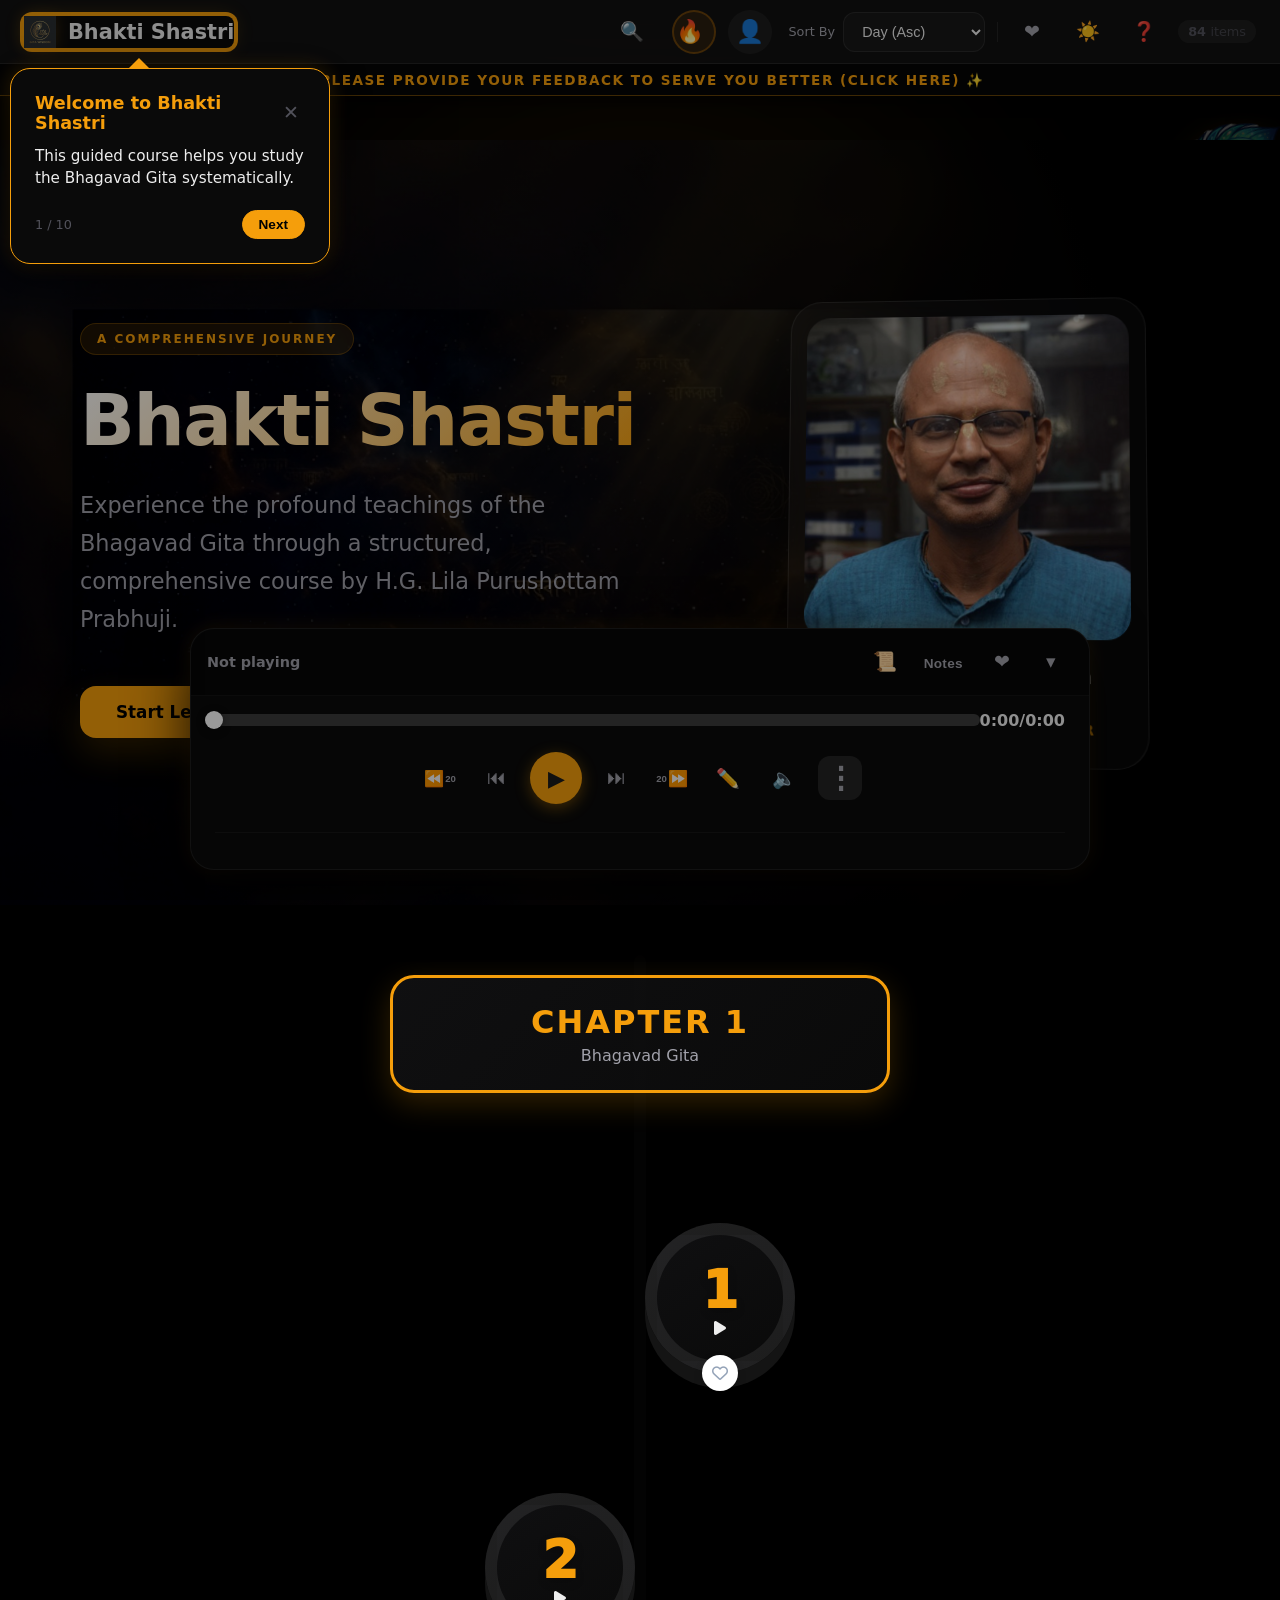
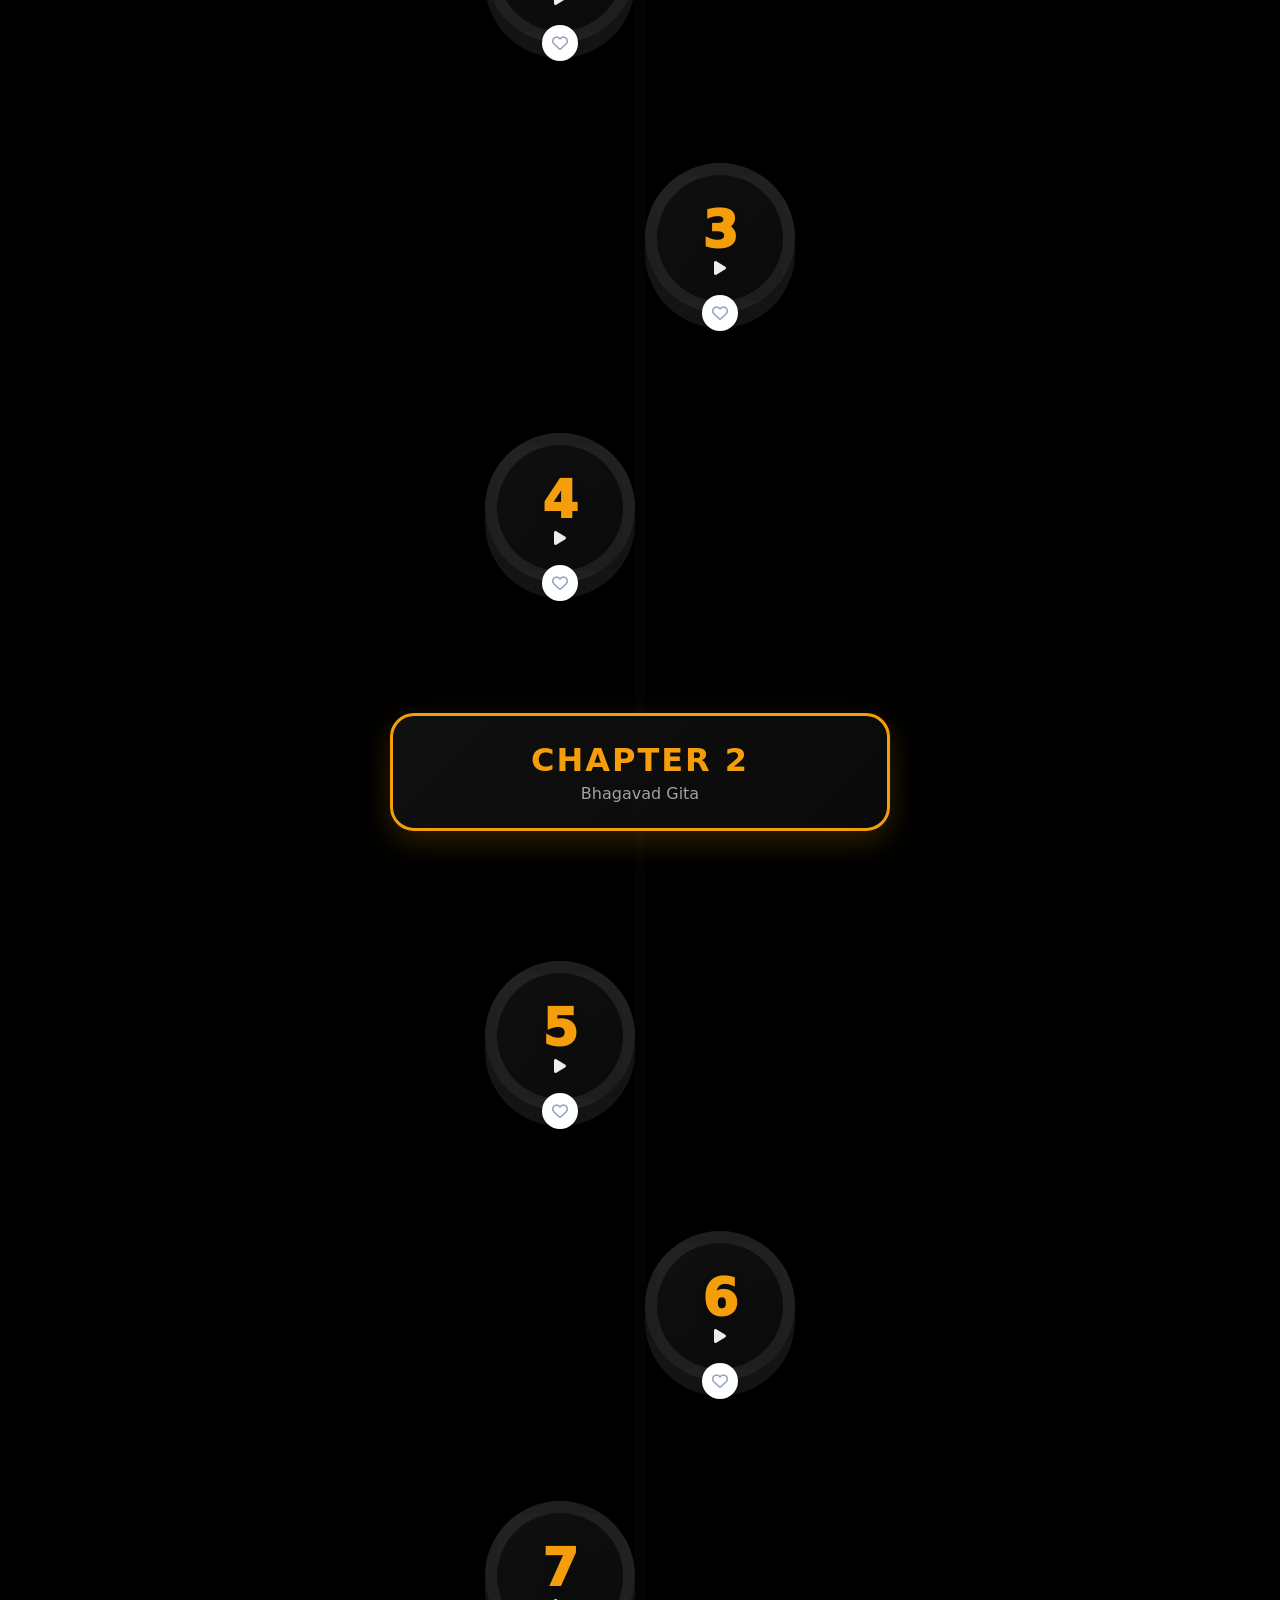
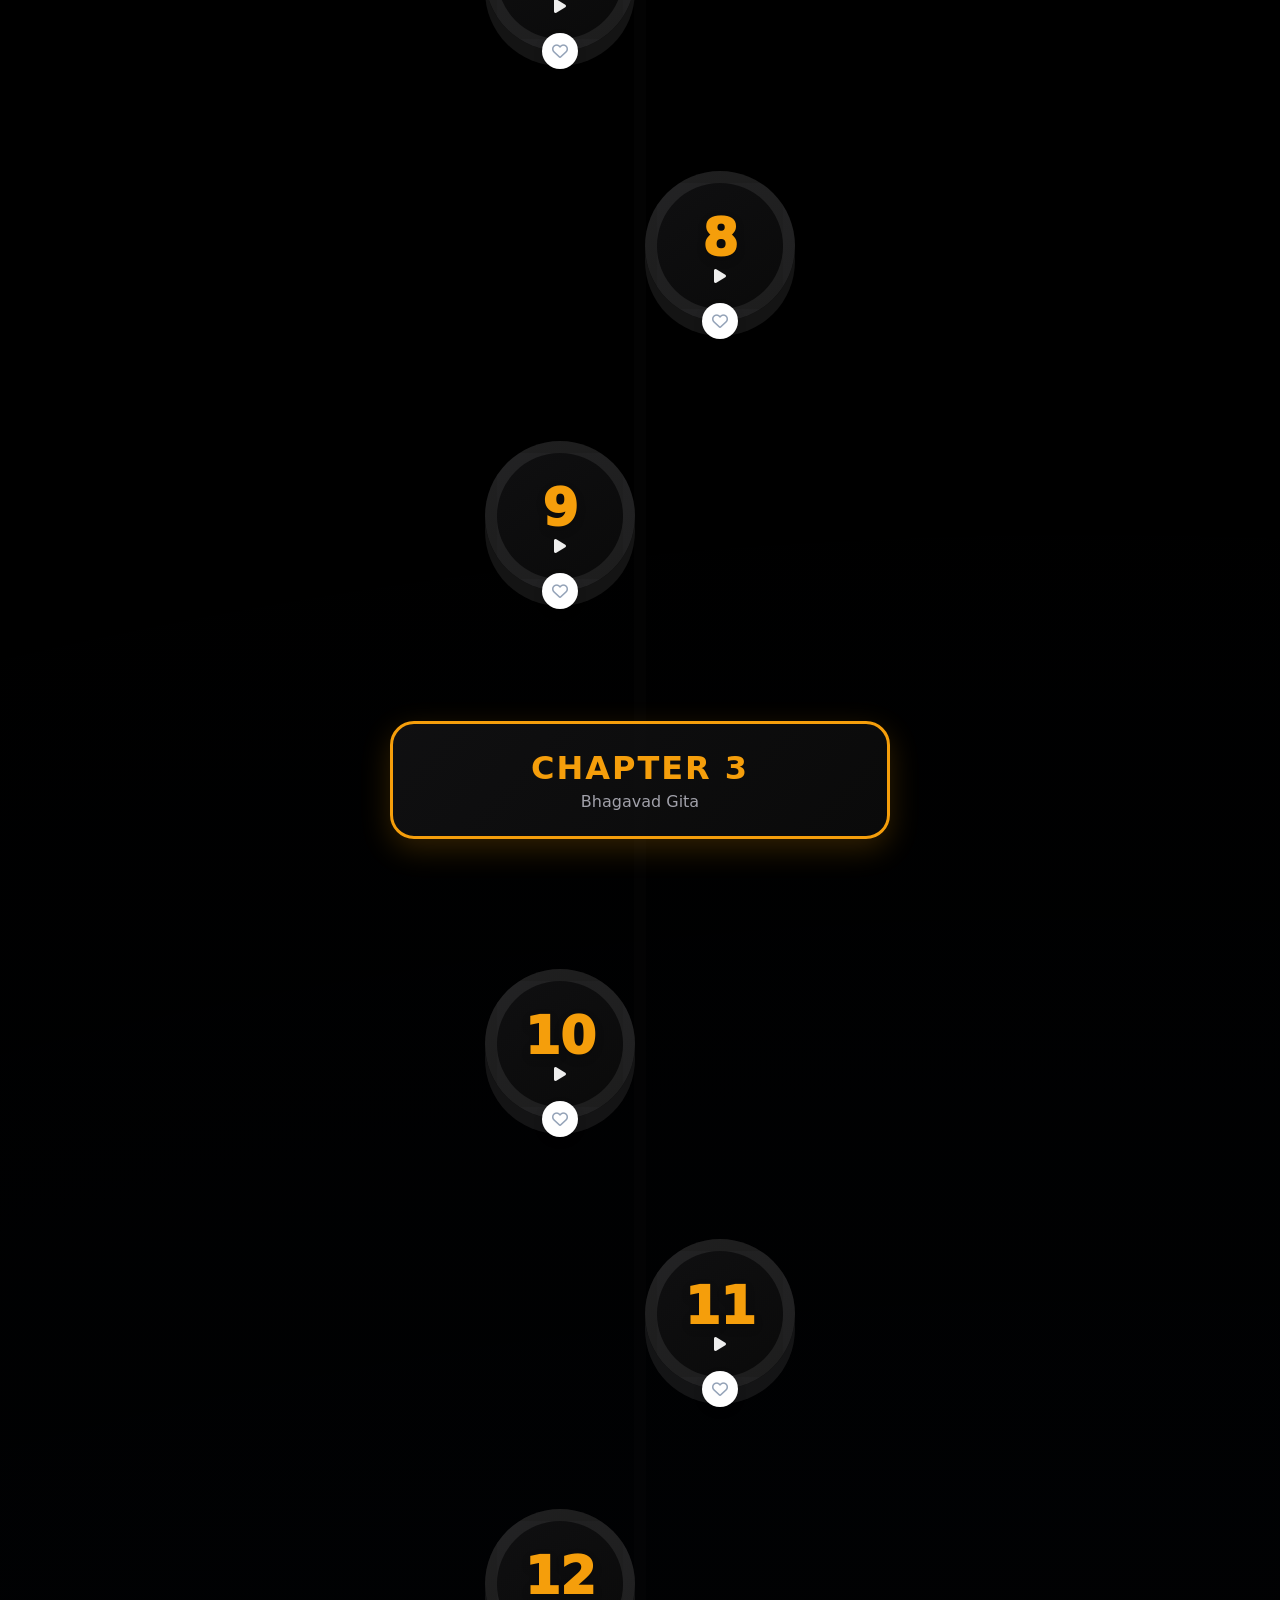
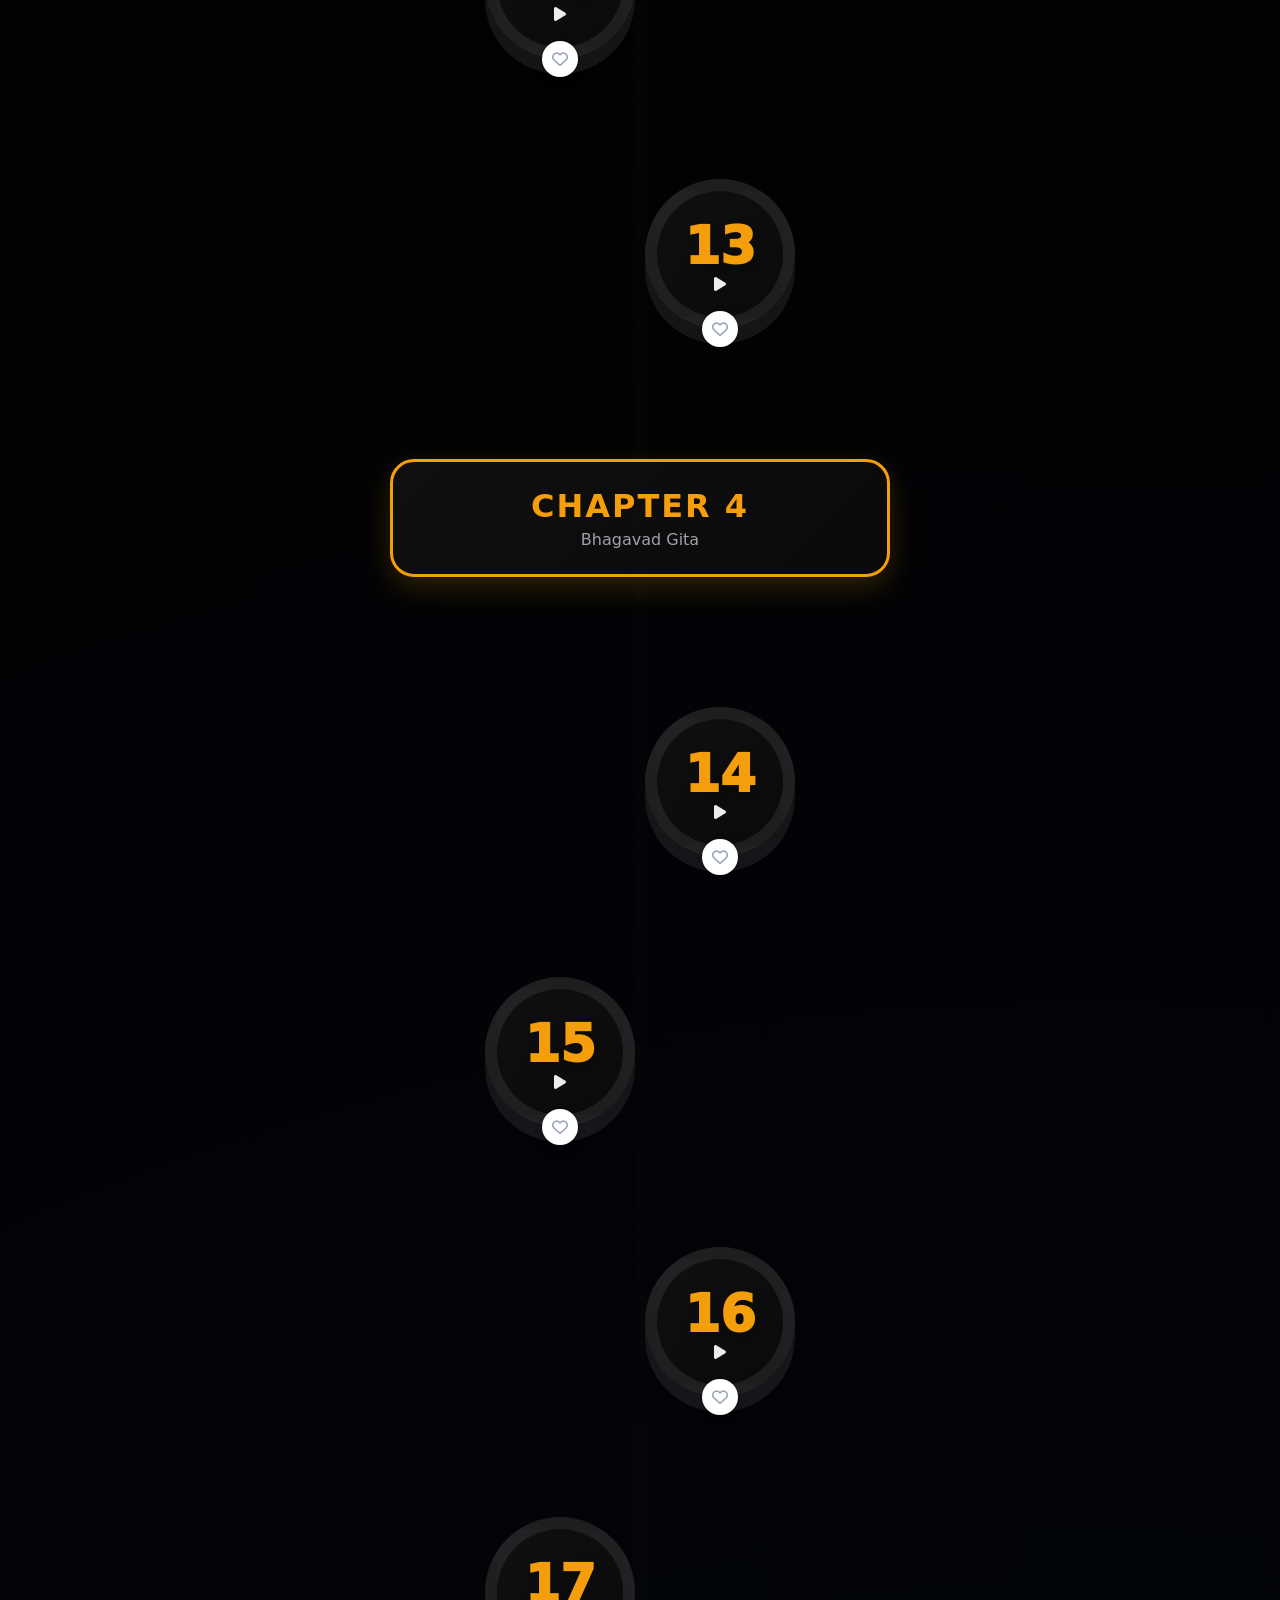
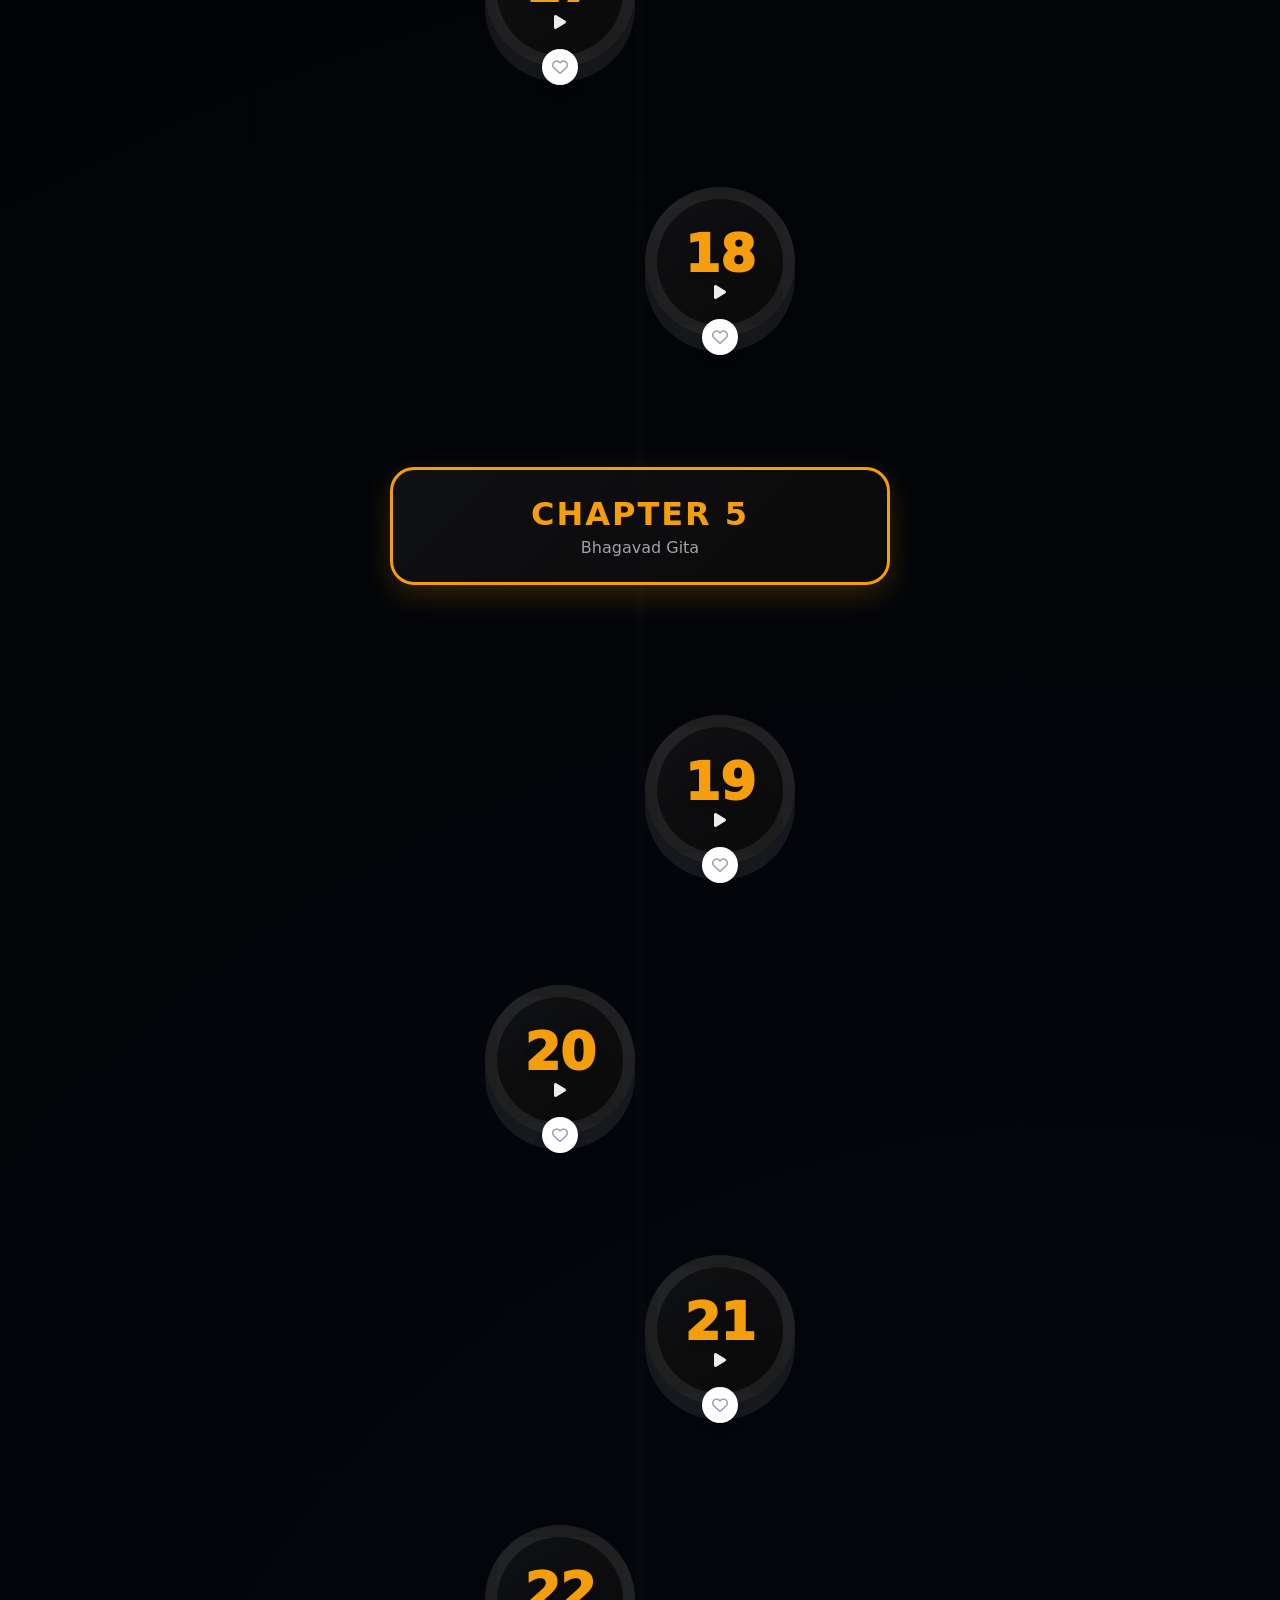
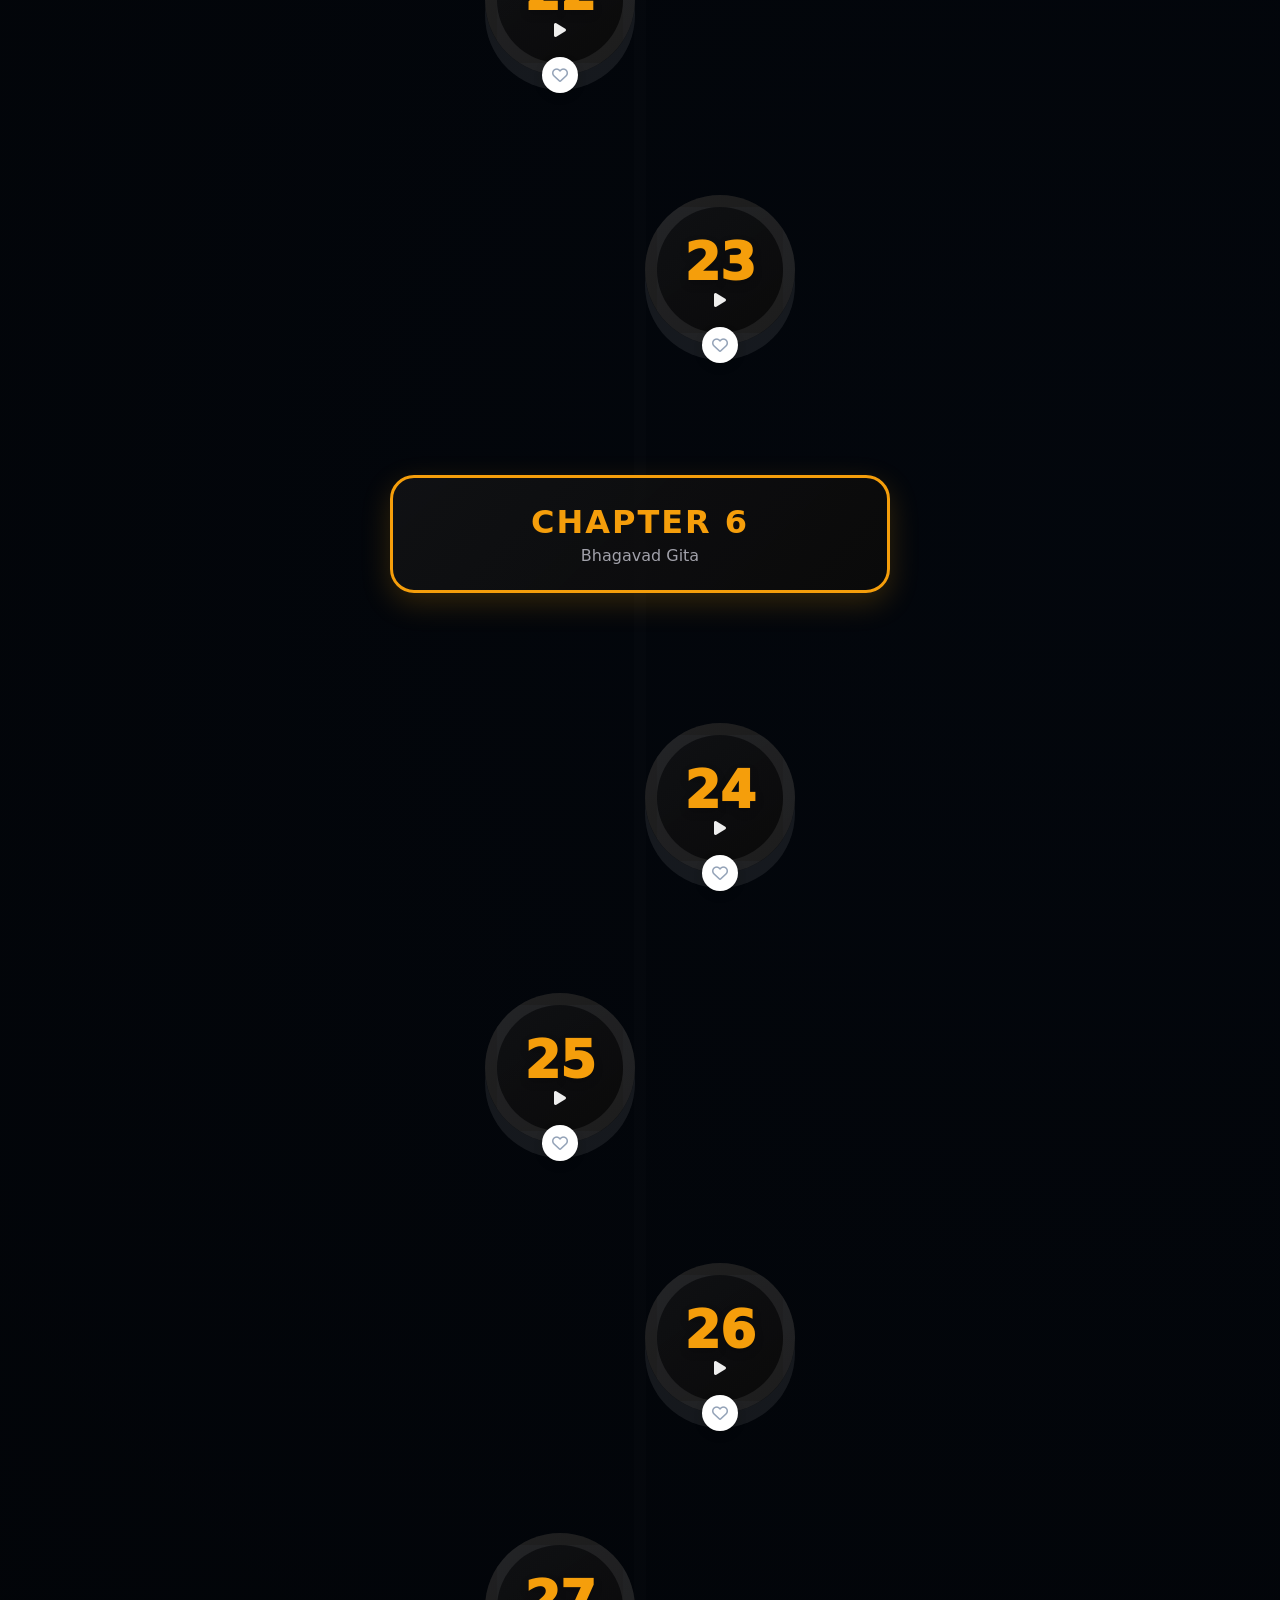
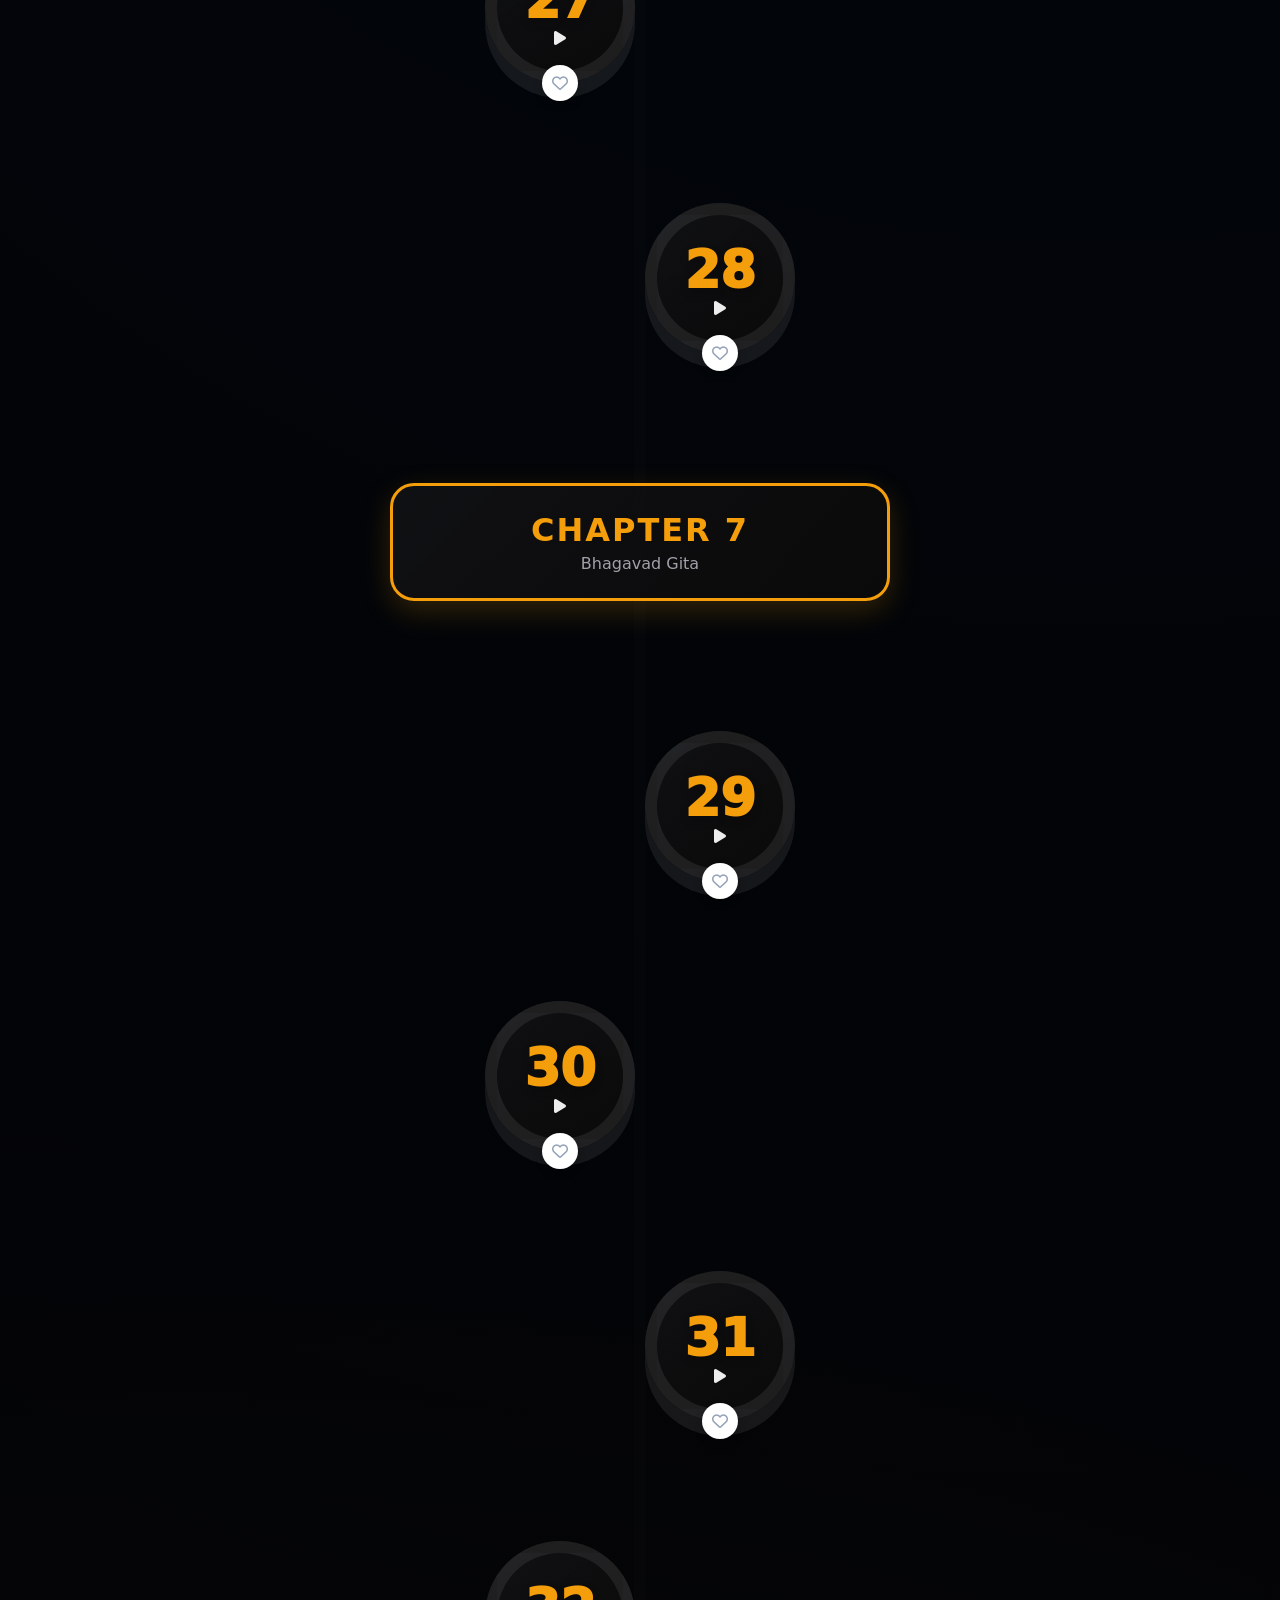
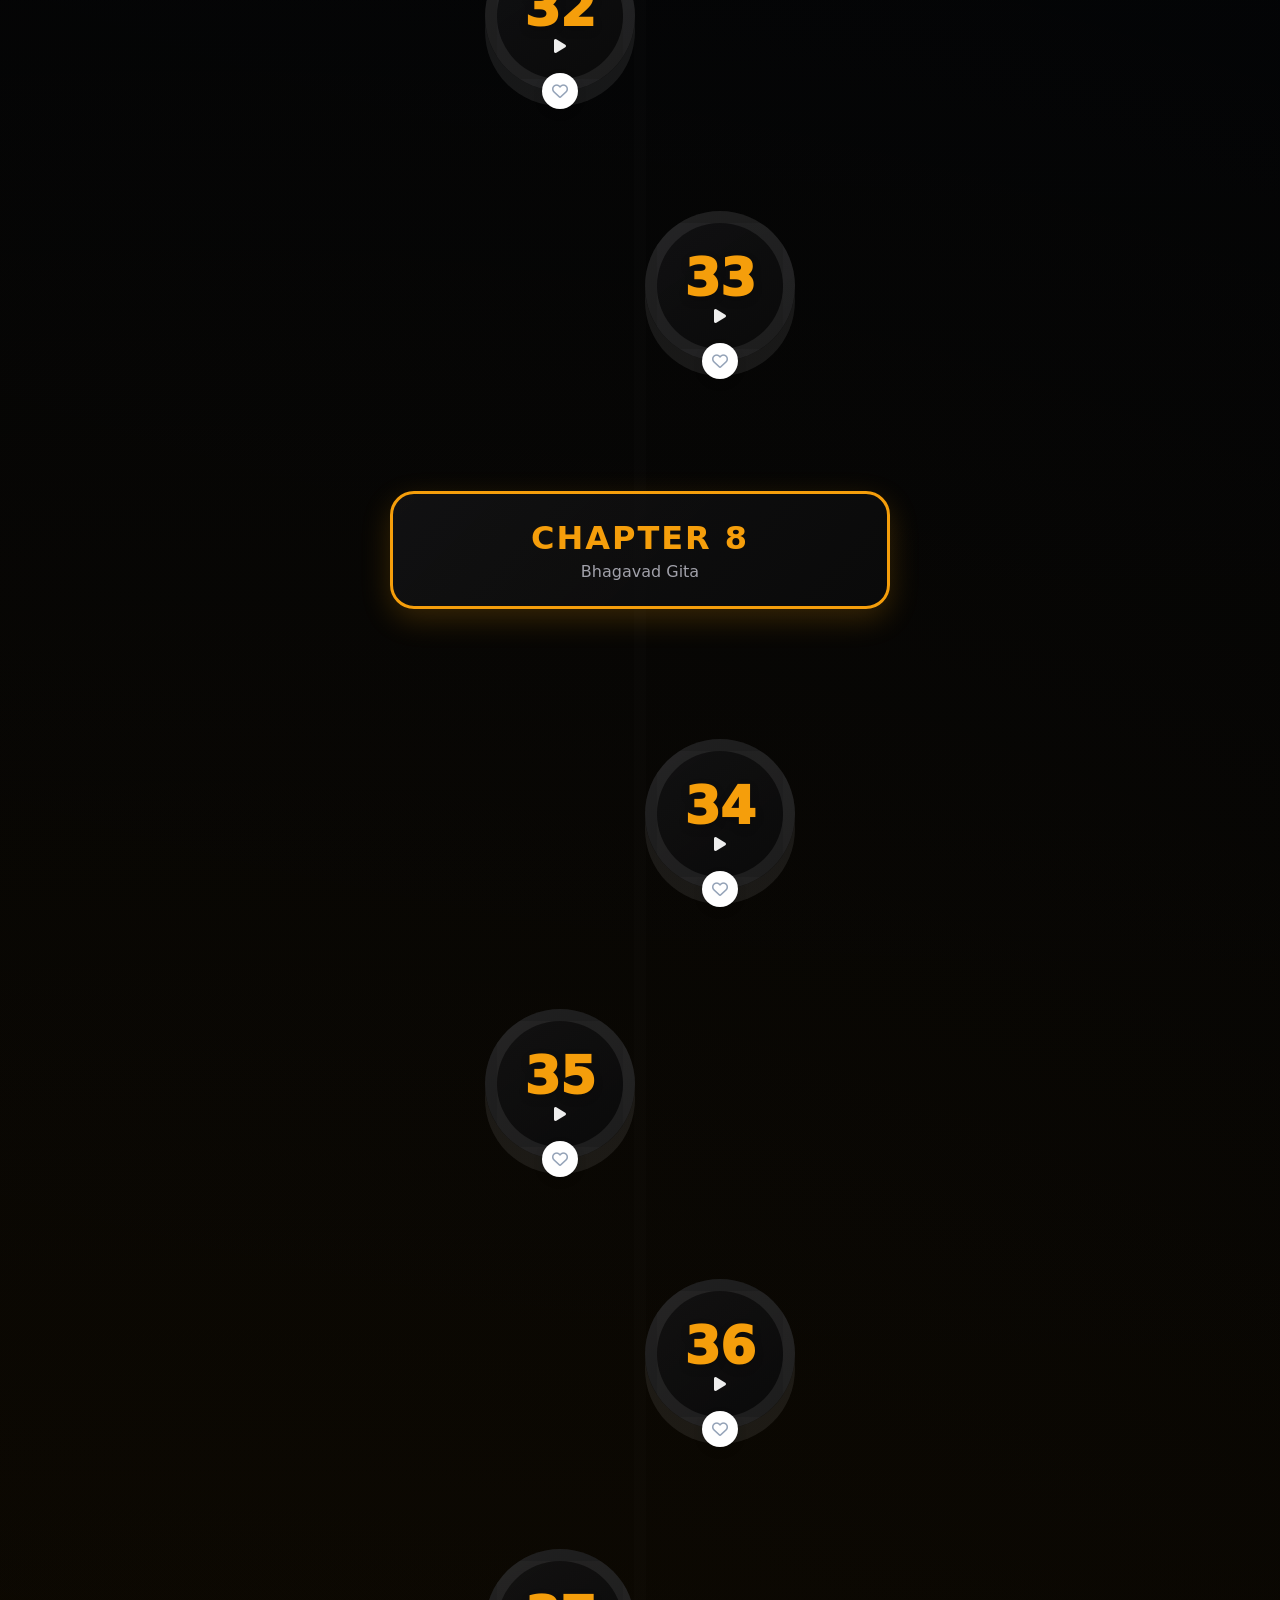
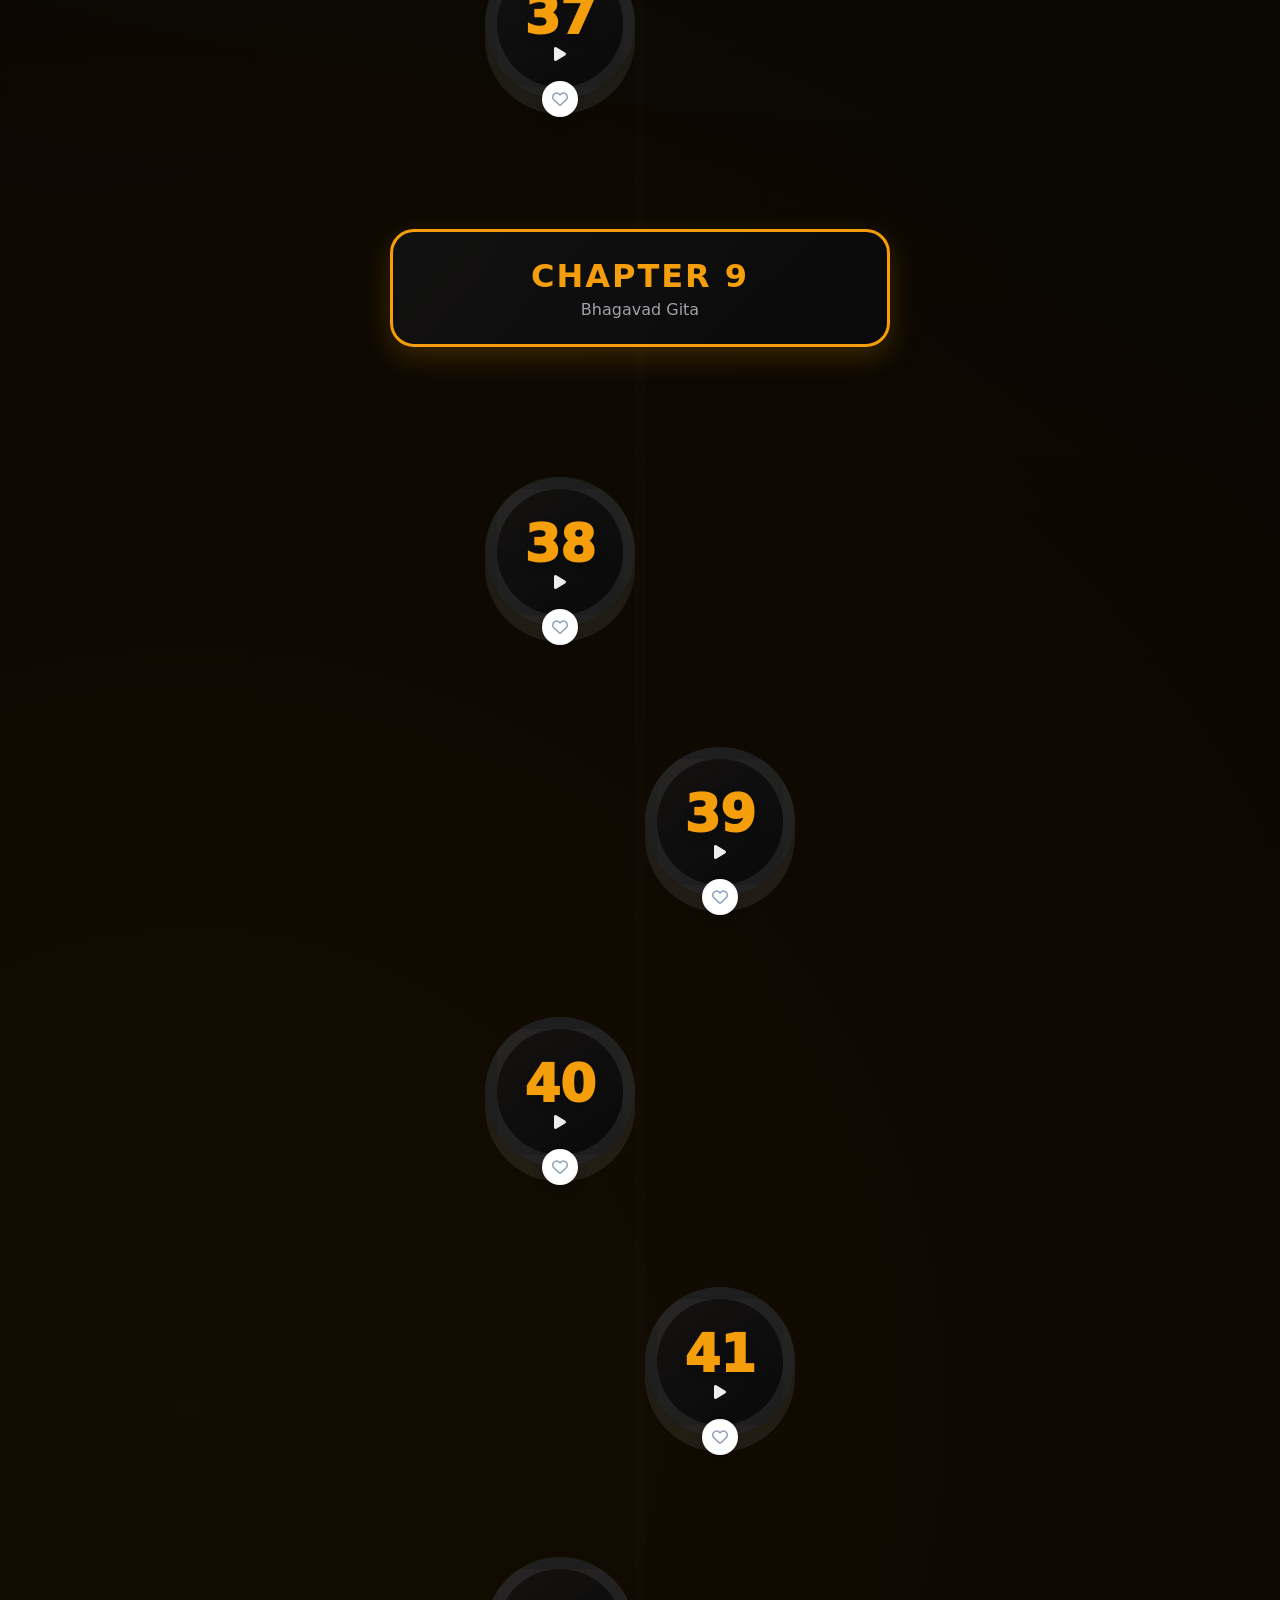
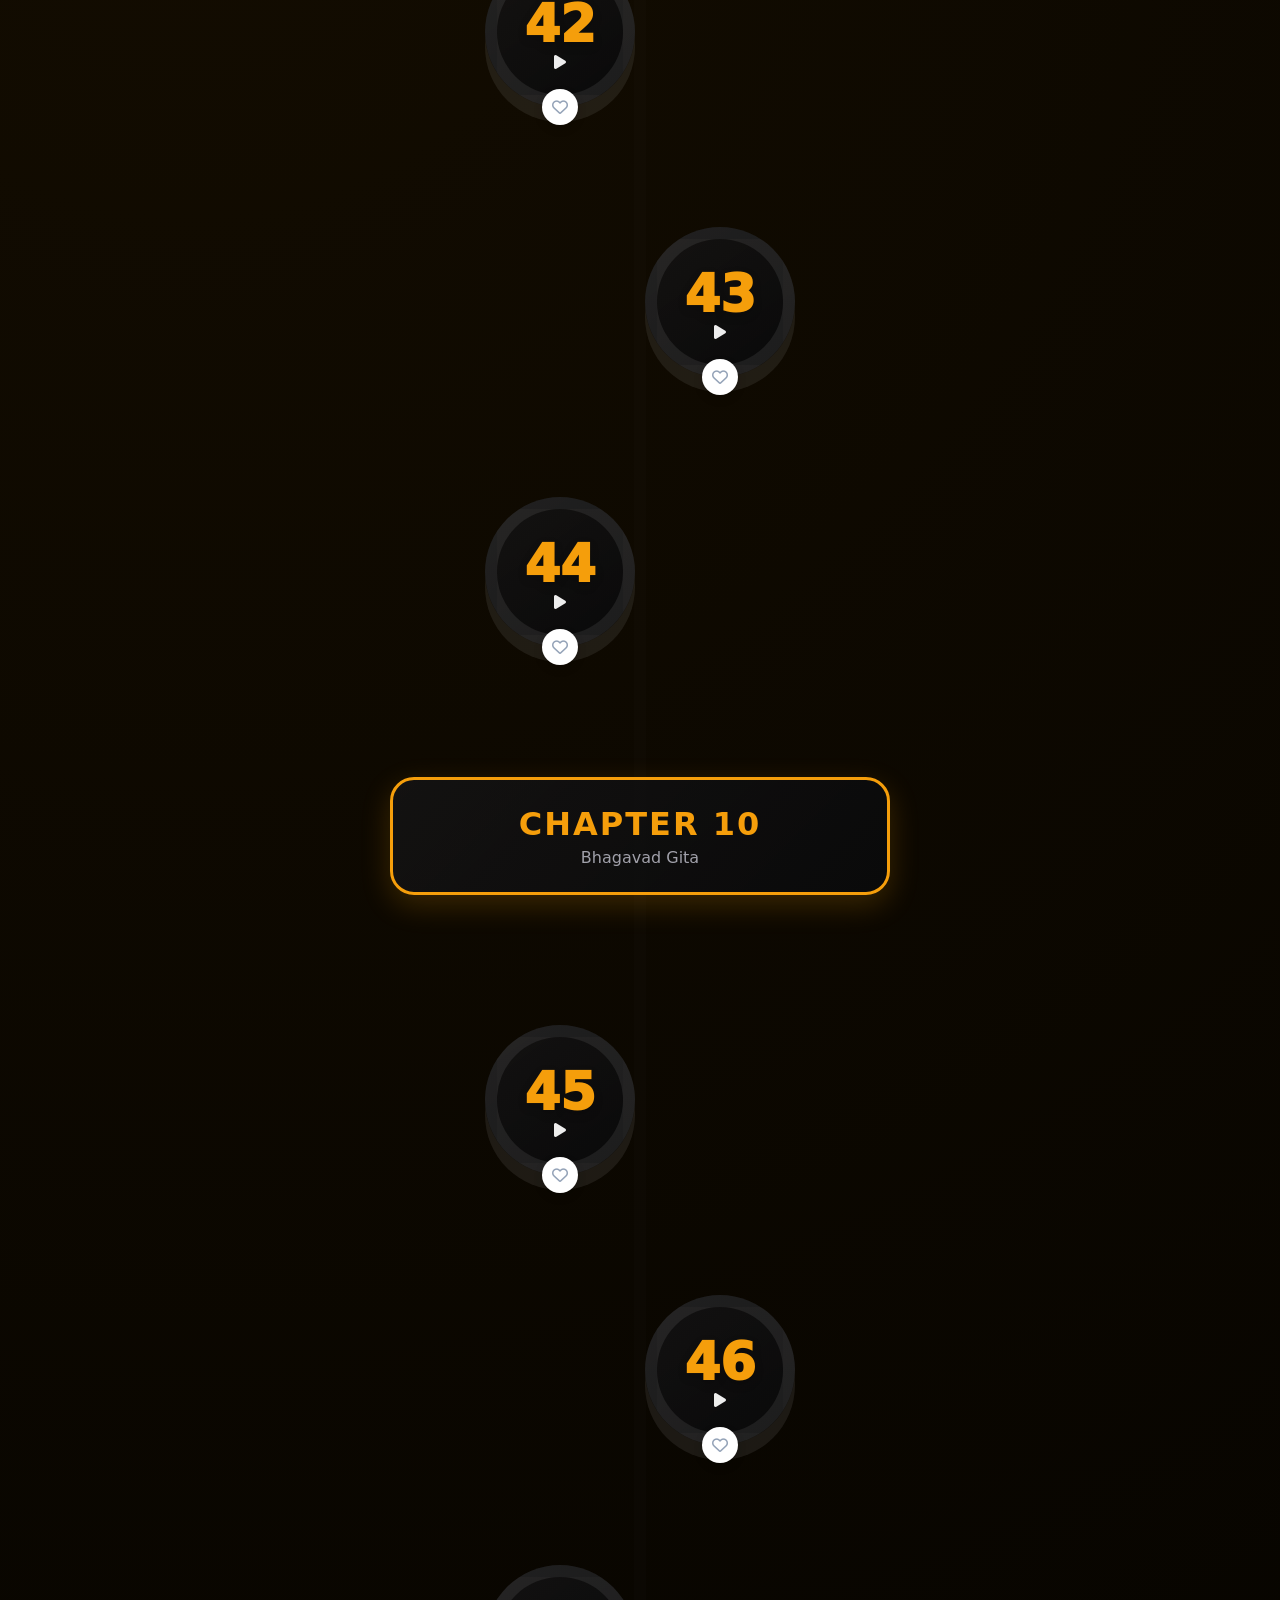
==== commit 0314296a: "feat: Implement comprehensive audio course player with clip editing, transcript viewing, and tutoria" ====
--- a/index.html
+++ b/index.html
@@ -65,17 +65,6 @@
                         <div class="menu-wrap">
                             <button id="help-btn" class="icon-btn help-btn" type="button"
                                 title="Tutorials & Help">❓</button>
-                            <div class="player-menu help-dropdown" id="help-menu">
-                                <div class="menu-header-label">Guides</div>
-                                <button class="menu-btn-full" onclick="window.startTutorial('main')">📘 Course
-                                    Overview</button>
-                                <button class="menu-btn-full" onclick="window.startTutorial('gamification')">🏆 XP &
-                                    Levels</button>
-                                <button class="menu-btn-full" onclick="window.startTutorial('player')">⏯ Player
-                                    Controls</button>
-                                <button class="menu-btn-full" onclick="window.startTutorial('notes')">📝 Taking
-                                    Notes</button>
-                            </div>
                         </div>
 
                         <div class="results-count" aria-live="polite">
--- a/style.css
+++ b/style.css
@@ -3877,13 +3877,31 @@
 
 /* --- Help Menu Styles --- */
 .help-dropdown {
+    position: absolute;
     top: 130%;
     /* Drop DOWN */
-    bottom: auto !important;
-    /* Override player-menu bottom */
     right: 0;
-    min-width: 200px;
+    min-width: 220px;
+    background: var(--bg-surface);
+    border: 1px solid var(--border-color);
+    border-radius: var(--radius-md);
+    padding: 8px;
+    box-shadow: 0 10px 40px rgba(0, 0, 0, 0.5);
+    z-index: 2000;
     transform-origin: top right;
+
+    /* Animation State */
+    opacity: 0;
+    visibility: hidden;
+    transform: translateY(10px) scale(0.95);
+    transition: all 0.2s cubic-bezier(0.165, 0.84, 0.44, 1);
+}
+
+.help-dropdown.show {
+    opacity: 1;
+    visibility: visible;
+    transform: translateY(0) scale(1);
+    pointer-events: auto;
 }
 
 .menu-header-label {
